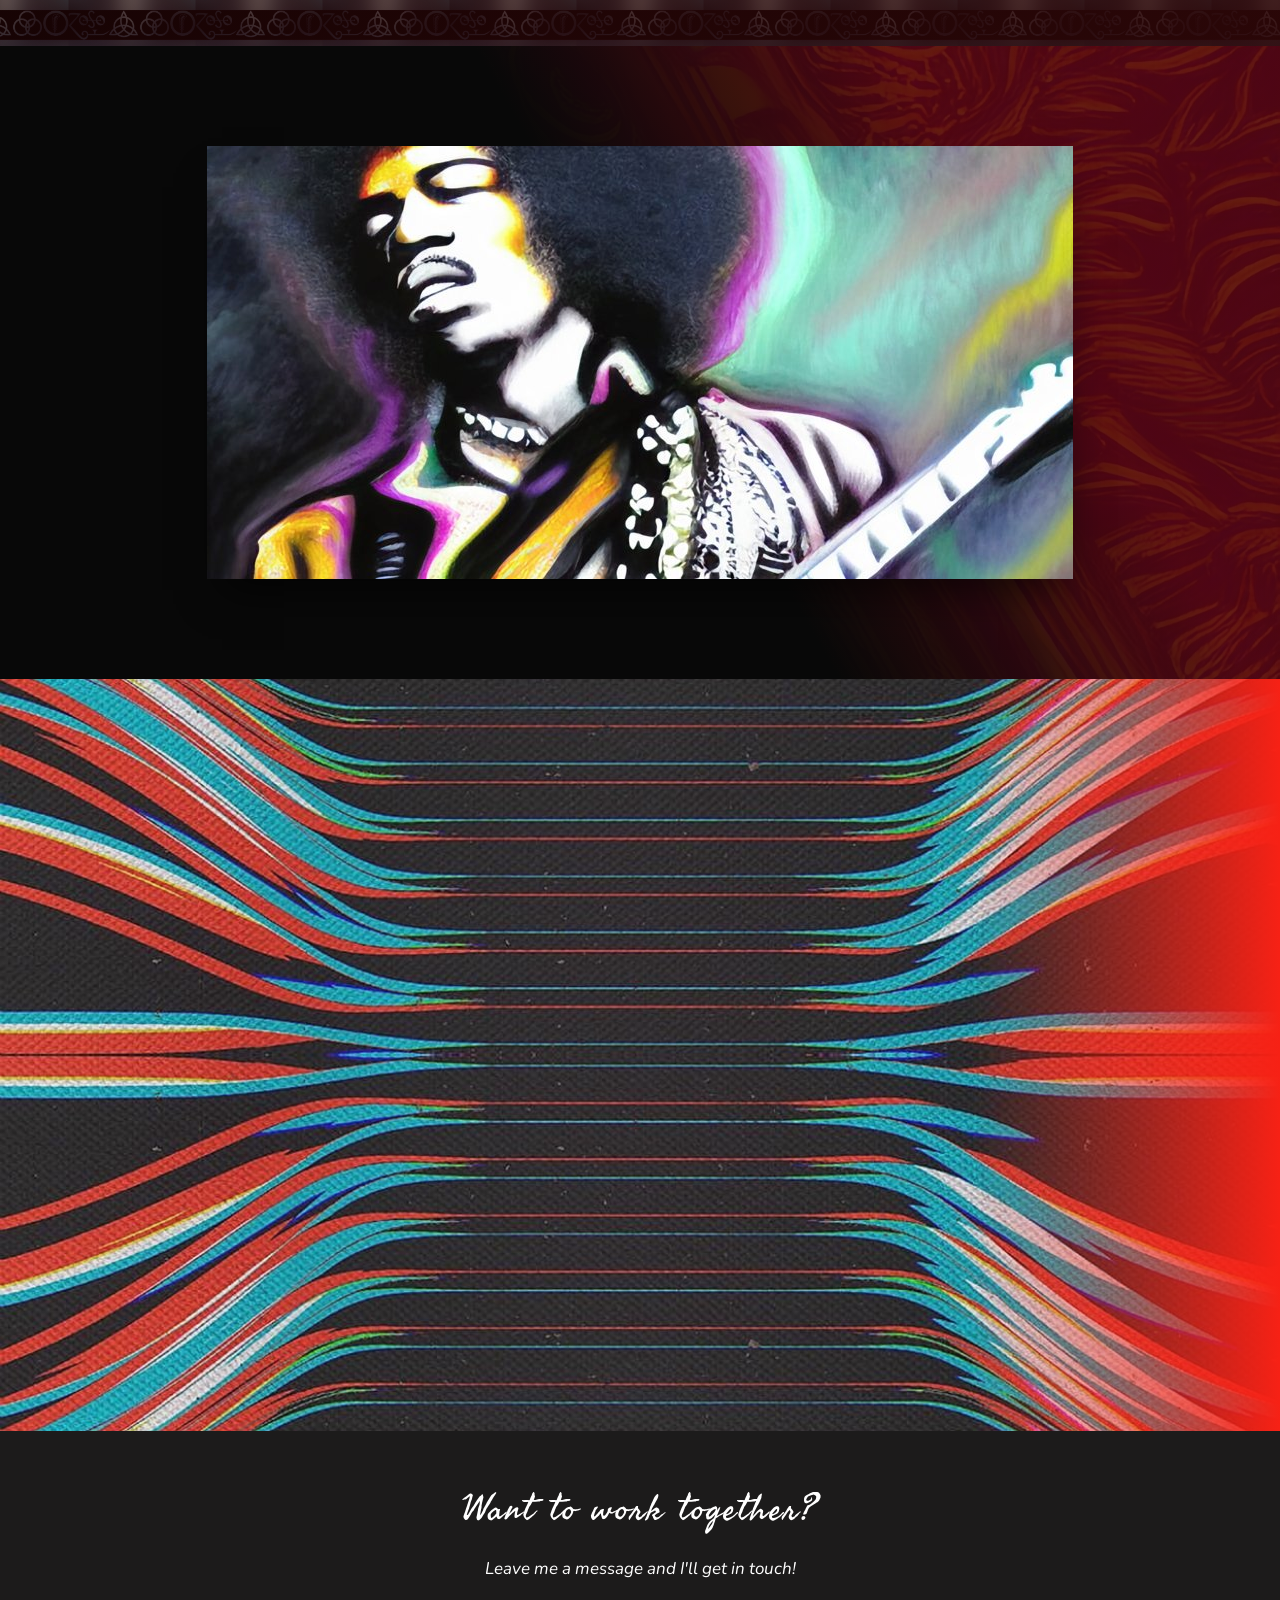
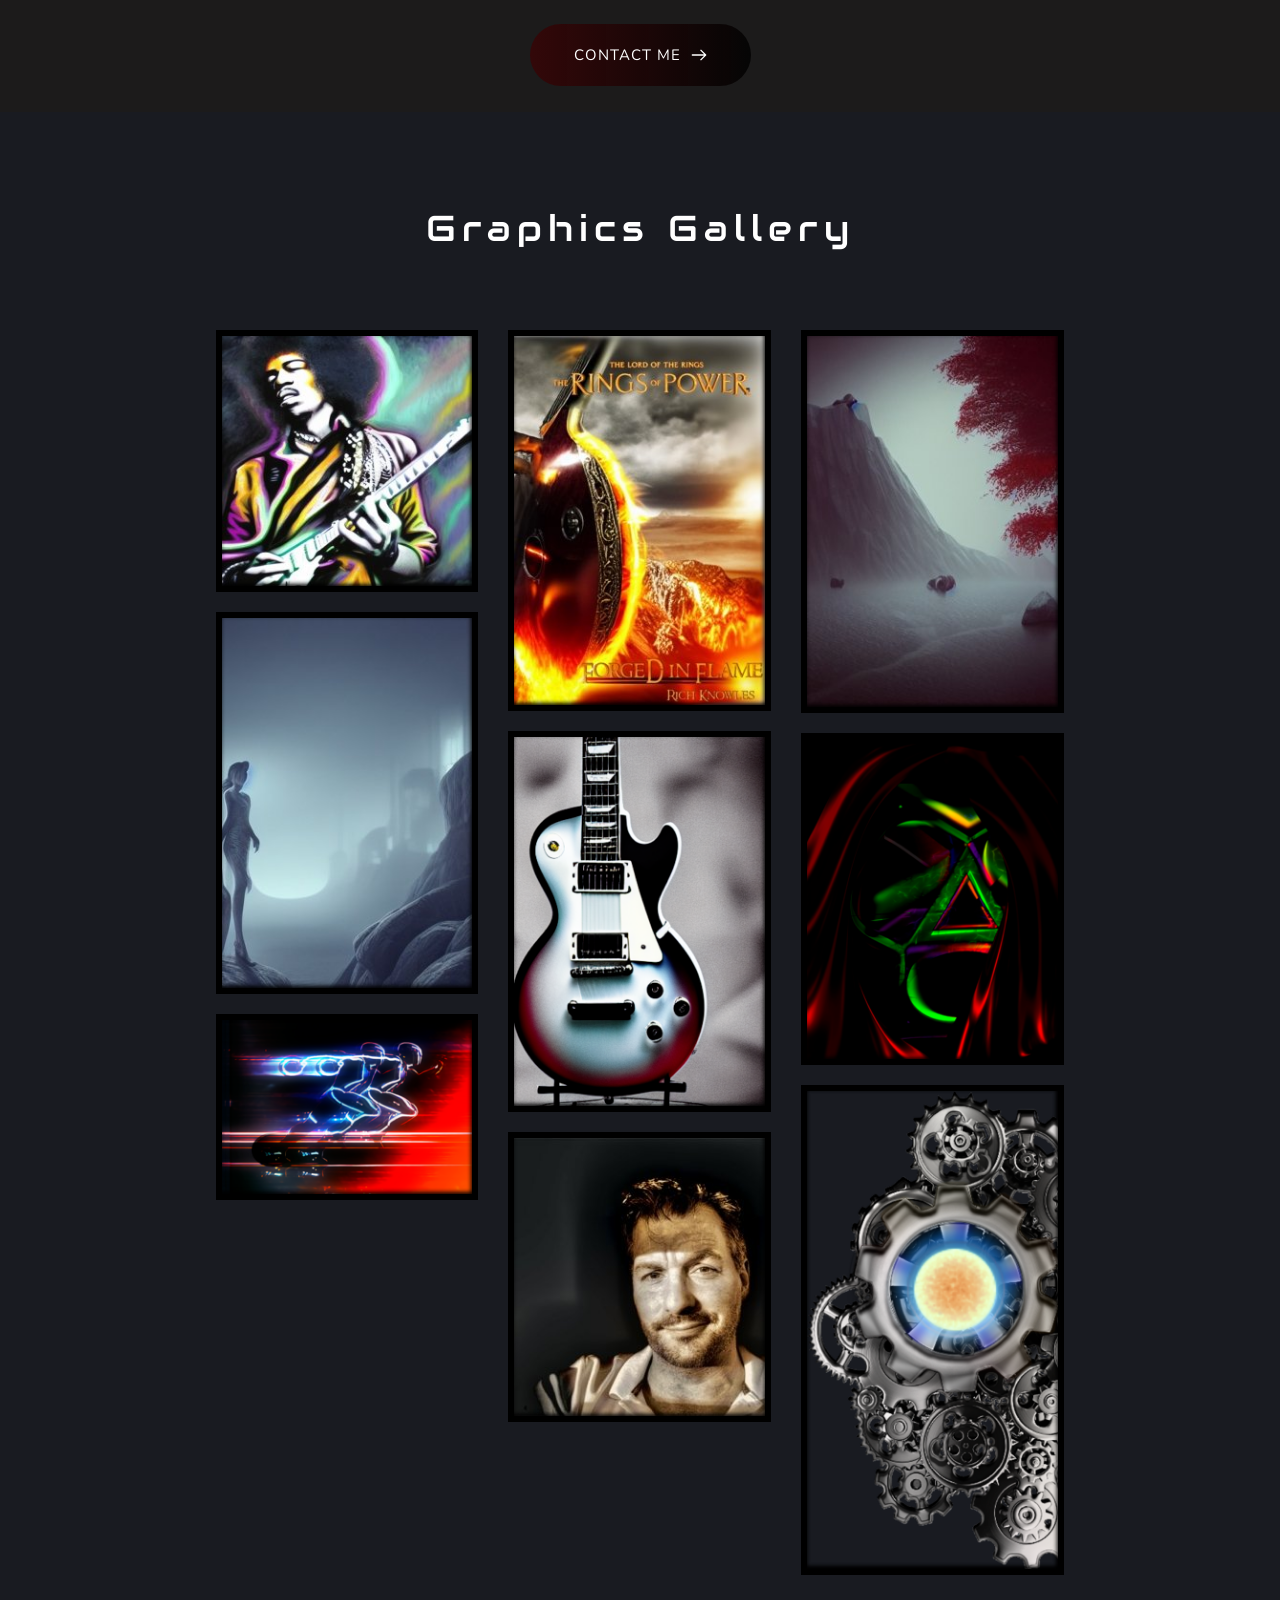
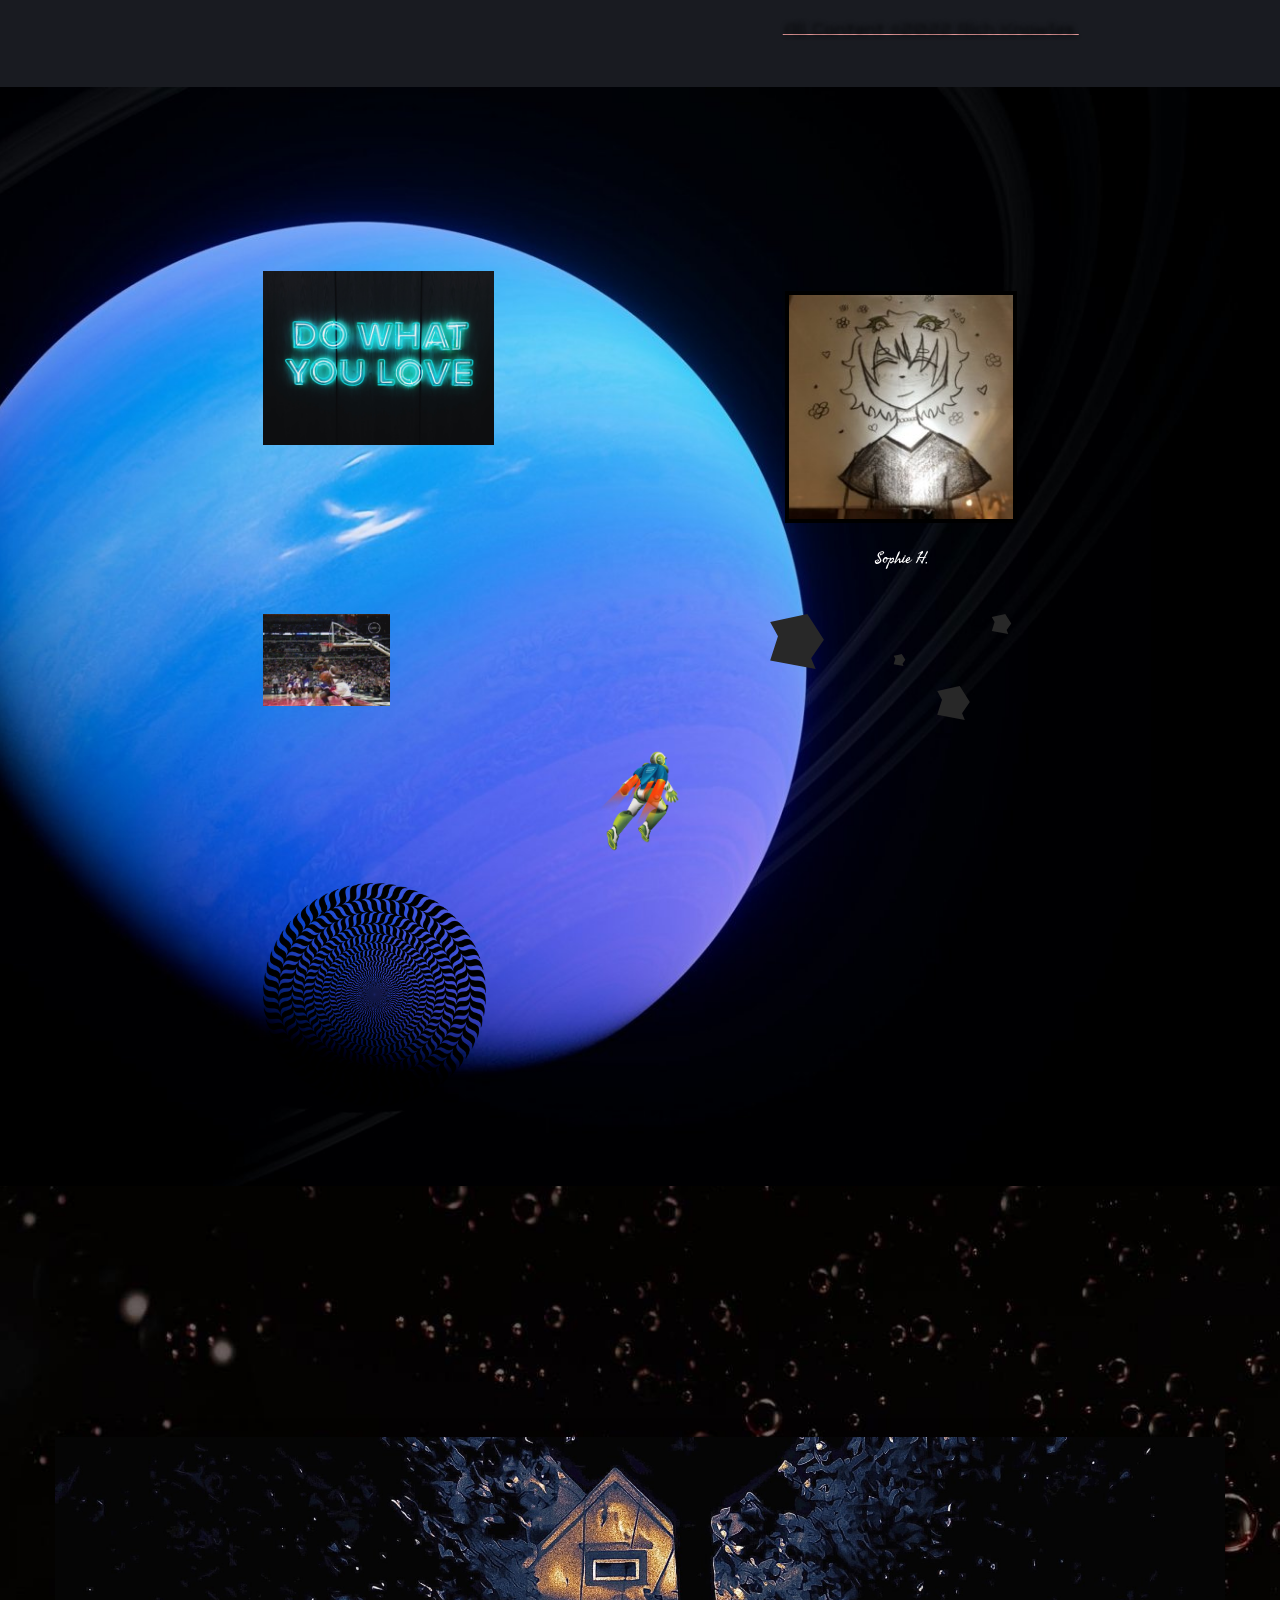
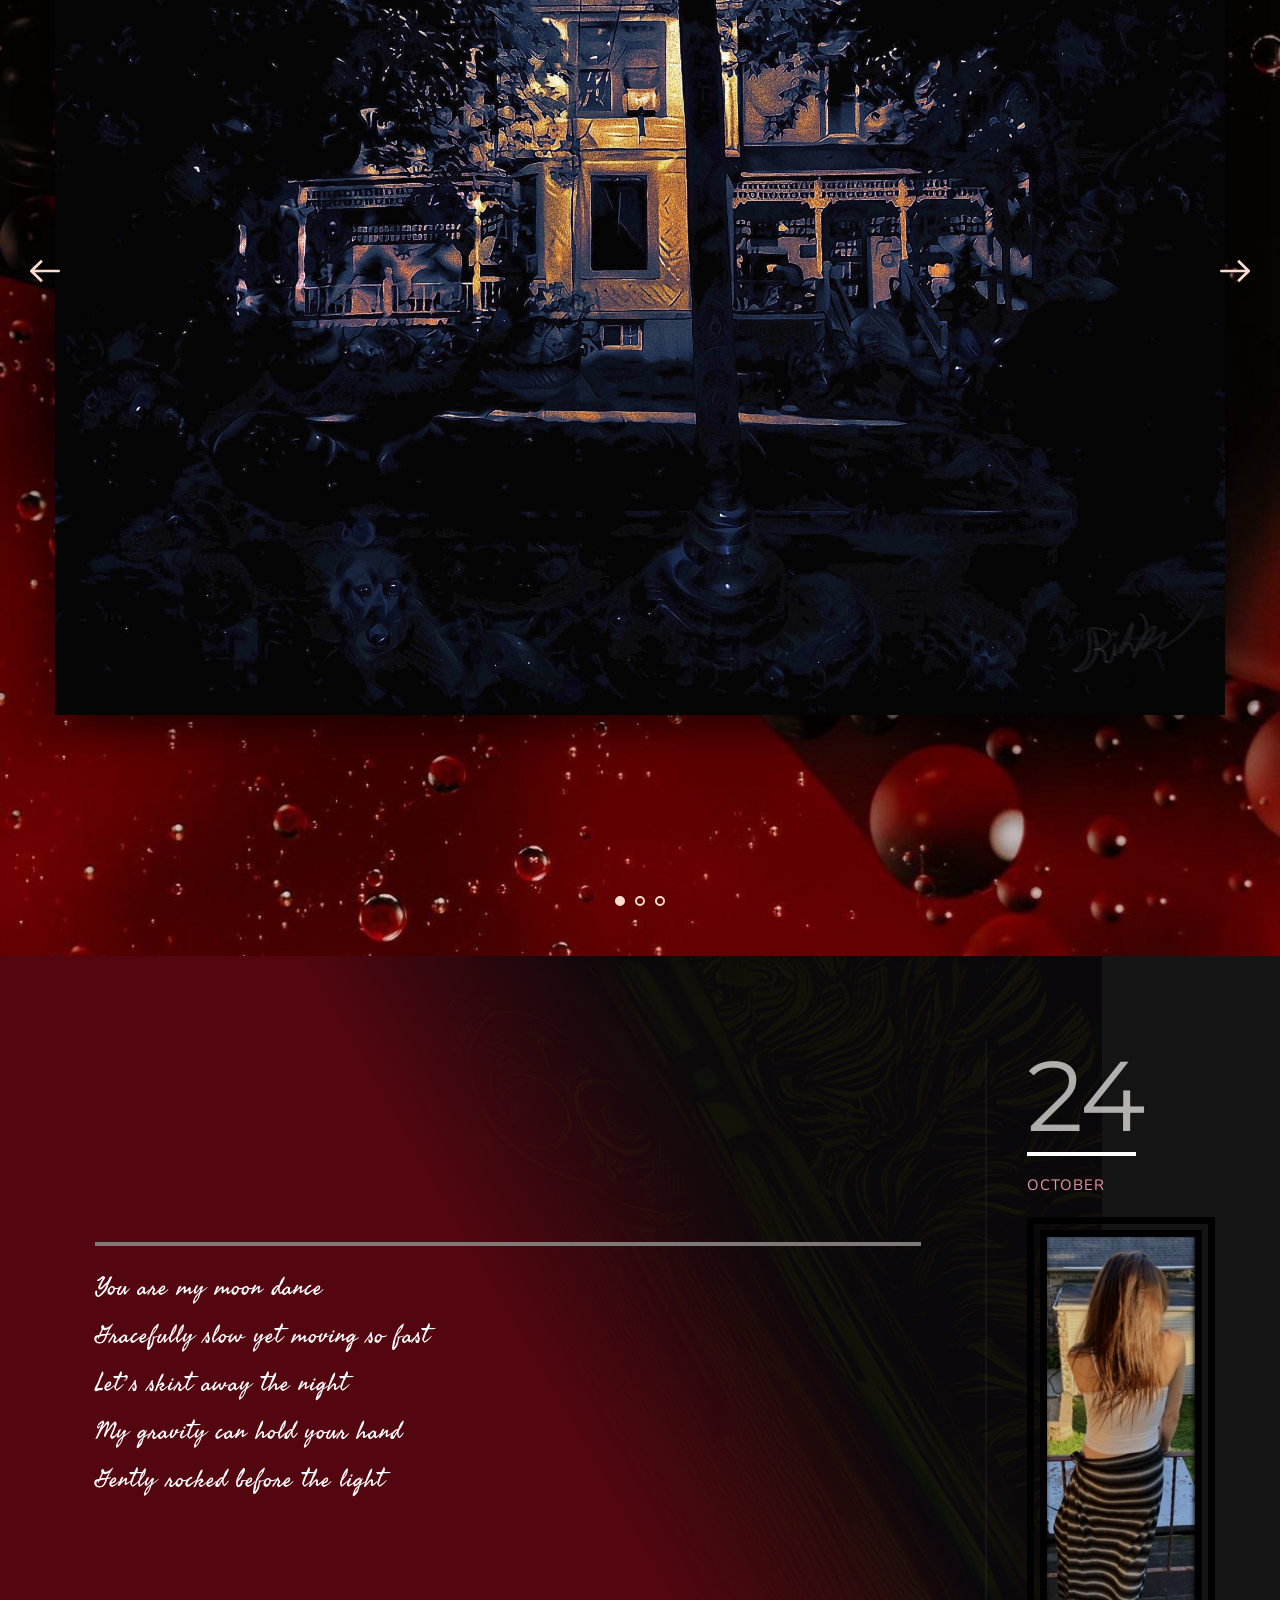
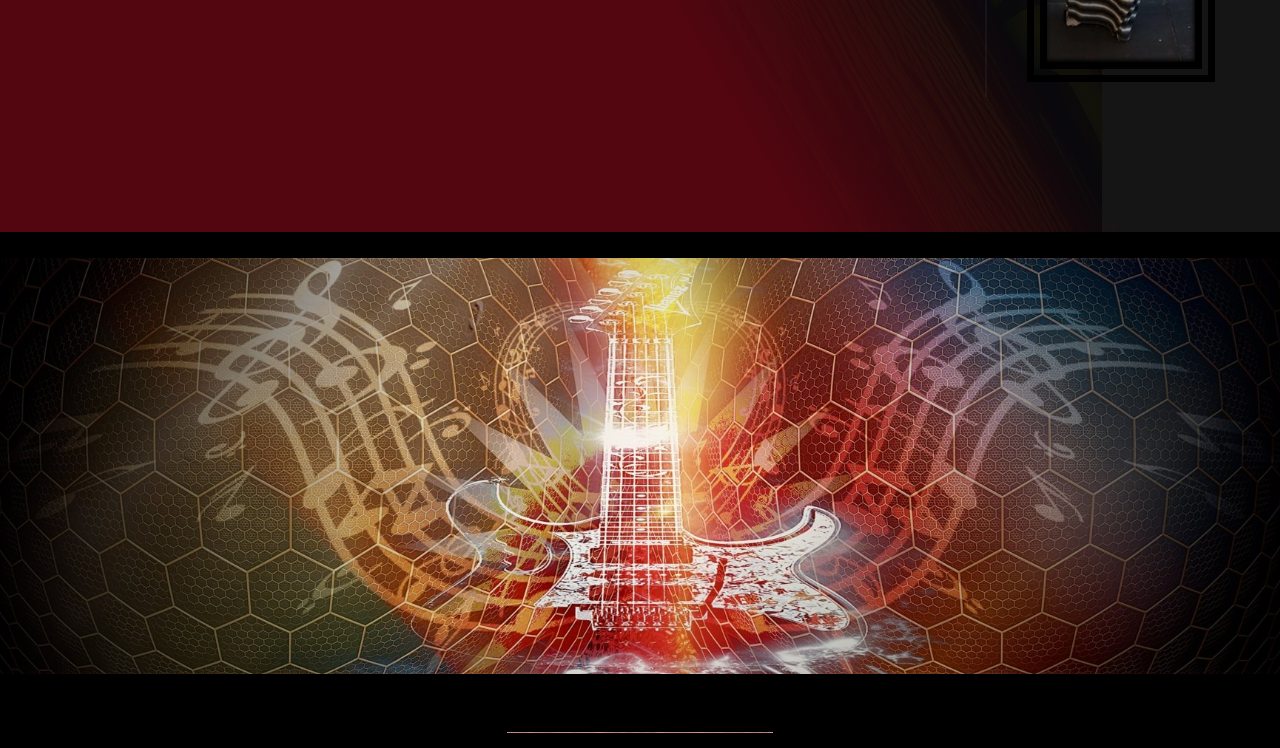
==== homebackup.html @ f9f8f39a "richknowles.com" ====
<!DOCTYPE html><html lang="en"><head><meta charset="utf-8" /><meta property="og:site_name" content="richknowles.com" /><meta property="og:title" content="HomeBackup" /><meta name="twitter:title" content="HomeBackup" /><meta property="og:description" content="Backed up: 11/2/2022" /><meta name="twitter:description" content="Backed up: 11/2/2022" /><meta property="og:type" content="article" /><meta property="og:image" content="assets/img/de4ccff800e6d10a8a9ce52605c35fa3.png" /><meta property="twitter:image" content="assets/img/de4ccff800e6d10a8a9ce52605c35fa3.png"><meta property="og:url" content="https://611b85095de39b0554bb2065--cranky-goldberg-b7b5dc.netlify.app/homebackup" /><meta content="summary_large_image" name="twitter:card" /><title>HomeBackup | richknowles.com</title><meta name="description" content="Backed up: 11/2/2022" /><link rel="apple-touch-icon-precomposed" href="https://cloud-1de12d.b-cdn.net/media/iW=180&iH=any/61edcc1a7bf6762cae2383816e6e7b0c.png"/><link rel="apple-touch-icon-precomposed" href="https://cloud-1de12d.b-cdn.net/media/iW=256&iH=256/61edcc1a7bf6762cae2383816e6e7b0c.png"/><link rel="canonical" href="https://611b85095de39b0554bb2065--cranky-goldberg-b7b5dc.netlify.app/homebackup" /><link rel="icon" href="https://cloud-1de12d.b-cdn.net/media/iW=32&iH=any/d0d0b5edec994678d10f4054a2e359a2.png" sizes="32x32"/><link rel="icon" href="https://cloud-1de12d.b-cdn.net/media/iW=192&iH=any/d0d0b5edec994678d10f4054a2e359a2.png" sizes="192x192"/><!-- ASSETS --><meta name="viewport" content="width=device-width, initial-scale=1"><link class="brz-link brz-link-bunny-fonts-prefetch" rel="dns-prefetch" href="//fonts.bunny.net"><link class="brz-link brz-link-bunny-fonts-preconnect" rel="preconnect" href="https://fonts.bunny.net/" crossorigin><link class="brz-link brz-link-cdn-preconnect" rel="preconnect" href="https://cloud-1de12d.b-cdn.net" crossorigin><link href="https://fonts.bunny.net/css?family=Freehand:regular|Audiowide:regular|Lato:100,100italic,300,300italic,regular,italic,700,700italic,900,900italic|Montserrat:100,100italic,200,200italic,300,300italic,regular,italic,500,500italic,600,600italic,700,700italic,800,800italic,900,900italic|Nunito:200,200italic,300,300italic,regular,italic,600,600italic,700,700italic,800,800italic,900,900italic|Knewave:regular&subset=arabic,bengali,cyrillic,cyrillic-ext,devanagari,greek,greek-ext,gujarati,hebrew,khmer,korean,latin-ext,tamil,telugu,thai,vietnamese&display=swap" class="brz-link brz-link-google" type="text/css" rel="stylesheet"/><link href="assets/87a6a12d34be1cd0362db44f91c7bbc8.css" class="brz-link brz-link-preview-lib" data-brz-group="group-2_3" rel="stylesheet"/><link href="assets/0d2cb061667d0e8a2eb22c5cd4913bec.css" class="brz-link brz-link-preview-pro" rel="stylesheet"/><style class="brz-style">.brz .brz-css-mNUZo {z-index: auto;margin: 0;}
.brz .brz-css-mNUZo.brz-section .brz-section__content {min-height: auto;display: flex;}
.brz .brz-css-mNUZo .brz-container {justify-content: center;}
.brz .brz-css-mNUZo > .slick-slider > .brz-slick-slider__dots {color: rgba(0,0,0,1);}
.brz .brz-css-mNUZo > .slick-slider > .brz-slick-slider__arrow {color: rgba(0,0,0,.7);}
@media (min-width:991px) {.brz .brz-css-mNUZo {display: block;}}
@media (min-width:991px) {.brz .brz-css-mNUZo > .slick-slider > .brz-slick-slider__arrow:hover {color: rgba(0,0,0,1);}}
@media (max-width:991px) and (min-width:768px) {.brz .brz-css-mNUZo {z-index: auto;margin: 0;}
	.brz .brz-css-mNUZo.brz-section .brz-section__content {min-height: auto;display: flex;}
	.brz .brz-css-mNUZo .brz-container {justify-content: center;}
	.brz .brz-css-mNUZo > .slick-slider > .brz-slick-slider__dots {color: rgba(0,0,0,1);}
	.brz .brz-css-mNUZo > .slick-slider > .brz-slick-slider__arrow {color: rgba(0,0,0,.7);}}
@media (max-width:991px) and (min-width:768px) {.brz .brz-css-mNUZo {display: block;}}
@media (max-width:767px) {.brz .brz-css-mNUZo {z-index: auto;margin: 0;}
	.brz .brz-css-mNUZo.brz-section .brz-section__content {min-height: auto;display: flex;}
	.brz .brz-css-mNUZo .brz-container {justify-content: center;}
	.brz .brz-css-mNUZo > .slick-slider > .brz-slick-slider__dots {color: rgba(0,0,0,1);}
	.brz .brz-css-mNUZo > .slick-slider > .brz-slick-slider__arrow {color: rgba(0,0,0,.7);}}
@media (max-width:767px) {.brz .brz-css-mNUZo {display: block;}}
.brz .brz-css-z4tn2 {padding: 75px 0px 75px 0px;}
.brz .brz-css-z4tn2 > .brz-bg {border: 0px solid rgba(102,115,141,0);border-radius: 0px;mix-blend-mode: normal;}
.brz .brz-css-z4tn2 > .brz-bg > .brz-bg-image {background-image: none;display: block;background-size: cover;background-repeat: no-repeat;}
.brz .brz-css-z4tn2 > .brz-bg > .brz-bg-image:after {content: "";background-image: none;}
.brz .brz-css-z4tn2 > .brz-bg > .brz-bg-color {background-color: rgba(0,0,0,0);background-image: none;}
.brz .brz-css-z4tn2 > .brz-bg > .brz-bg-map {display: none;}
.brz .brz-css-z4tn2 > .brz-bg > .brz-bg-video {display: none;}
.brz .brz-css-z4tn2 > .brz-bg > .brz-bg-shape__top {background-size: 100% 100px;height: 100px;transform: scale(1.02) rotateX(0deg) rotateY(0deg);z-index: auto;}
.brz .brz-css-z4tn2 > .brz-bg > .brz-bg-shape__top::after {background-image: none;-webkit-mask-image: none;background-size: 100% 100px;height: 100px;}
.brz .brz-css-z4tn2 > .brz-bg > .brz-bg-shape__bottom {background-size: 100% 100px;height: 100px;transform: scale(1.02) rotateX(-180deg) rotateY(-180deg);z-index: auto;}
.brz .brz-css-z4tn2 > .brz-bg > .brz-bg-shape__bottom::after {background-image: none;-webkit-mask-image: none;background-size: 100% 100px;height: 100px;}
@media (min-width:991px) {.brz .brz-css-z4tn2 > .brz-bg {transition-duration: .5s;transition-property: filter,box-shadow,background,border-radius,border-color;}
	.brz .brz-css-z4tn2 > .brz-bg > .brz-bg-image {background-attachment: scroll;transition-duration: .5s;transition-property: filter,box-shadow,background,border-radius,border-color;}
	.brz .brz-css-z4tn2 > .brz-bg > .brz-bg-color {transition-duration: .5s;transition-property: filter,box-shadow,background,border-radius,border-color;}
	.brz .brz-css-z4tn2 > .brz-bg > .brz-bg-map {transition-duration: .5s;transition-property: filter,box-shadow,background,border-radius,border-color;}
	.brz .brz-css-z4tn2 > .brz-bg > .brz-bg-video {transition-duration: .5s;transition-property: filter,box-shadow,background,border-radius,border-color;}}
@media (max-width:991px) and (min-width:768px) {.brz .brz-css-z4tn2 {padding: 50px 15px 50px 15px;}
	.brz .brz-css-z4tn2 > .brz-bg {border: 0px solid rgba(102,115,141,0);border-radius: 0px;mix-blend-mode: normal;}
	.brz .brz-css-z4tn2 > .brz-bg > .brz-bg-image {background-image: none;display: block;background-size: cover;background-repeat: no-repeat;}
	.brz .brz-css-z4tn2 > .brz-bg > .brz-bg-image:after {content: "";background-image: none;}
	.brz .brz-css-z4tn2 > .brz-bg > .brz-bg-color {background-color: rgba(0,0,0,0);background-image: none;}
	.brz .brz-css-z4tn2 > .brz-bg > .brz-bg-map {display: none;}
	.brz .brz-css-z4tn2 > .brz-bg > .brz-bg-video {display: none;}
	.brz .brz-css-z4tn2 > .brz-bg > .brz-bg-shape__top {background-size: 100% 100px;height: 100px;transform: scale(1.02) rotateX(0deg) rotateY(0deg);z-index: auto;}
	.brz .brz-css-z4tn2 > .brz-bg > .brz-bg-shape__top::after {background-image: none;-webkit-mask-image: none;background-size: 100% 100px;height: 100px;}
	.brz .brz-css-z4tn2 > .brz-bg > .brz-bg-shape__bottom {background-size: 100% 100px;height: 100px;transform: scale(1.02) rotateX(-180deg) rotateY(-180deg);z-index: auto;}
	.brz .brz-css-z4tn2 > .brz-bg > .brz-bg-shape__bottom::after {background-image: none;-webkit-mask-image: none;background-size: 100% 100px;height: 100px;}}
@media (max-width:991px) and (min-width:768px) {.brz .brz-css-z4tn2 > .brz-bg {transition-duration: .5s;transition-property: filter,box-shadow,background,border-radius,border-color;}
	.brz .brz-css-z4tn2 > .brz-bg > .brz-bg-image {transition-duration: .5s;transition-property: filter,box-shadow,background,border-radius,border-color;}
	.brz .brz-css-z4tn2 > .brz-bg > .brz-bg-color {transition-duration: .5s;transition-property: filter,box-shadow,background,border-radius,border-color;}
	.brz .brz-css-z4tn2 > .brz-bg > .brz-bg-map {transition-duration: .5s;transition-property: filter,box-shadow,background,border-radius,border-color;}
	.brz .brz-css-z4tn2 > .brz-bg > .brz-bg-video {transition-duration: .5s;transition-property: filter,box-shadow,background,border-radius,border-color;}}
@media (max-width:767px) {.brz .brz-css-z4tn2 {padding: 25px 15px 25px 15px;}
	.brz .brz-css-z4tn2 > .brz-bg {border: 0px solid rgba(102,115,141,0);border-radius: 0px;mix-blend-mode: normal;}
	.brz .brz-css-z4tn2 > .brz-bg > .brz-bg-image {background-image: none;display: block;background-size: cover;background-repeat: no-repeat;}
	.brz .brz-css-z4tn2 > .brz-bg > .brz-bg-image:after {content: "";background-image: none;}
	.brz .brz-css-z4tn2 > .brz-bg > .brz-bg-color {background-color: rgba(0,0,0,0);background-image: none;}
	.brz .brz-css-z4tn2 > .brz-bg > .brz-bg-map {display: none;}
	.brz .brz-css-z4tn2 > .brz-bg > .brz-bg-video {display: none;}
	.brz .brz-css-z4tn2 > .brz-bg > .brz-bg-shape__top {background-size: 100% 100px;height: 100px;transform: scale(1.02) rotateX(0deg) rotateY(0deg);z-index: auto;}
	.brz .brz-css-z4tn2 > .brz-bg > .brz-bg-shape__top::after {background-image: none;-webkit-mask-image: none;background-size: 100% 100px;height: 100px;}
	.brz .brz-css-z4tn2 > .brz-bg > .brz-bg-shape__bottom {background-size: 100% 100px;height: 100px;transform: scale(1.02) rotateX(-180deg) rotateY(-180deg);z-index: auto;}
	.brz .brz-css-z4tn2 > .brz-bg > .brz-bg-shape__bottom::after {background-image: none;-webkit-mask-image: none;background-size: 100% 100px;height: 100px;}}
@media (max-width:767px) {.brz .brz-css-z4tn2 > .brz-bg {transition-duration: .5s;transition-property: filter,box-shadow,background,border-radius,border-color;}
	.brz .brz-css-z4tn2 > .brz-bg > .brz-bg-image {transition-duration: .5s;transition-property: filter,box-shadow,background,border-radius,border-color;}
	.brz .brz-css-z4tn2 > .brz-bg > .brz-bg-color {transition-duration: .5s;transition-property: filter,box-shadow,background,border-radius,border-color;}
	.brz .brz-css-z4tn2 > .brz-bg > .brz-bg-map {transition-duration: .5s;transition-property: filter,box-shadow,background,border-radius,border-color;}
	.brz .brz-css-z4tn2 > .brz-bg > .brz-bg-video {transition-duration: .5s;transition-property: filter,box-shadow,background,border-radius,border-color;}}
.brz .brz-css-pmGwm {border: 0px solid transparent;}
@media (min-width:991px) {.brz .brz-css-pmGwm {max-width: calc(1 * var(--brz-section-container-max-width,1170px));}}
@media (max-width:991px) and (min-width:768px) {.brz .brz-css-pmGwm {border: 0px solid transparent;}}
@media (max-width:991px) and (min-width:768px) {.brz .brz-css-pmGwm {max-width: 100%;}}
@media (max-width:767px) {.brz .brz-css-pmGwm {border: 0px solid transparent;}}
@media (max-width:767px) {.brz .brz-css-pmGwm {max-width: 100%;}}
.brz .brz-css-gFurB {padding: 0;margin: 10px 0px 10px 0px;justify-content: center;position: relative;}
@media (min-width:991px) {.brz .brz-css-gFurB {display: flex;z-index: auto;position: relative;}}
@media (max-width:991px) and (min-width:768px) {.brz .brz-css-gFurB {padding: 0;margin: 10px 0px 10px 0px;justify-content: center;position: relative;}}
@media (max-width:991px) and (min-width:768px) {.brz .brz-css-gFurB {display: flex;z-index: auto;position: relative;}}
@media (max-width:767px) {.brz .brz-css-gFurB {padding: 0;margin: 10px 0px 10px 0px;justify-content: center;position: relative;}}
@media (max-width:767px) {.brz .brz-css-gFurB {display: flex;z-index: auto;position: relative;}}
.brz .brz-css-swqeP {height: 50px;}
@media (max-width:991px) and (min-width:768px) {.brz .brz-css-swqeP {height: 50px;}}
@media (max-width:767px) {.brz .brz-css-swqeP {height: 50px;}}
.brz .brz-css-csEsG:not(.brz-image--hovered) {max-width: 100%;}
.brz .brz-css-csEsG {height: auto;box-shadow: none;border: 0px solid rgba(102,115,141,0);border-radius: 0px;}
.brz .brz-css-csEsG .brz-picture:after {box-shadow: none;background-color: rgba(255,255,255,0);background-image: none;border-radius: 0px;}
@media (min-width:991px) {.brz .brz-css-csEsG {transition-duration: .5s;transition-property: filter,box-shadow,background,border-radius,border-color;}
	.brz .brz-css-csEsG .brz-picture:after {transition-duration: .5s;transition-property: filter,box-shadow,background,border-radius,border-color;}
	.brz .brz-css-csEsG .brz-picture {transition-duration: .5s;transition-property: filter,box-shadow,background,border-radius,border-color;}}
@media (max-width:991px) and (min-width:768px) {.brz .brz-css-csEsG:not(.brz-image--hovered) {max-width: 100%;}
	.brz .brz-css-csEsG {height: auto;box-shadow: none;border: 0px solid rgba(102,115,141,0);border-radius: 0px;}
	.brz .brz-css-csEsG .brz-picture:after {box-shadow: none;background-color: rgba(255,255,255,0);background-image: none;border-radius: 0px;}}
@media (max-width:991px) and (min-width:768px) {.brz .brz-css-csEsG {transition-duration: .5s;transition-property: filter,box-shadow,background,border-radius,border-color;}
	.brz .brz-css-csEsG .brz-picture:after {transition-duration: .5s;transition-property: filter,box-shadow,background,border-radius,border-color;}
	.brz .brz-css-csEsG .brz-picture {transition-duration: .5s;transition-property: filter,box-shadow,background,border-radius,border-color;}}
@media (max-width:767px) {.brz .brz-css-csEsG:not(.brz-image--hovered) {max-width: 92%;}
	.brz .brz-css-csEsG {height: auto;box-shadow: none;border: 0px solid rgba(102,115,141,0);border-radius: 0px;}
	.brz .brz-css-csEsG .brz-picture:after {box-shadow: none;background-color: rgba(255,255,255,0);background-image: none;border-radius: 0px;}}
@media (max-width:767px) {.brz .brz-css-csEsG {transition-duration: .5s;transition-property: filter,box-shadow,background,border-radius,border-color;}
	.brz .brz-css-csEsG .brz-picture:after {transition-duration: .5s;transition-property: filter,box-shadow,background,border-radius,border-color;}
	.brz .brz-css-csEsG .brz-picture {transition-duration: .5s;transition-property: filter,box-shadow,background,border-radius,border-color;}}
.brz .brz-css-aioei.brz-hover-animation__container {max-width: 100%;}
@media (max-width:991px) and (min-width:768px) {.brz .brz-css-aioei.brz-hover-animation__container {max-width: 100%;}}
@media (max-width:767px) {.brz .brz-css-aioei.brz-hover-animation__container {max-width: 92%;}}
.brz .brz-css-kBWeZ {padding-top: 50%;}
.brz .brz-css-kBWeZ > .brz-img {position: absolute;width: 100%;}
@media (max-width:991px) and (min-width:768px) {.brz .brz-css-kBWeZ {padding-top: 50%;}
	.brz .brz-css-kBWeZ > .brz-img {position: absolute;width: 100%;}}
@media (max-width:767px) {.brz .brz-css-kBWeZ {padding-top: 100%;}
	.brz .brz-css-kBWeZ > .brz-img {position: absolute;width: 100%;}}
.brz .brz-css-xjwnA {width: 100%;}
.brz .brz-css-xjwnA:before {box-shadow: none;border: 0px solid rgba(220,222,225,1);border-radius: 0px;}
.brz .brz-css-xjwnA .brz-embed-content {padding: 0;background-color: rgba(var(--brz-global-color2),0);background-image: none;border-radius: 0px;}
@media (min-width:991px) {.brz .brz-css-xjwnA:before {transition-duration: .5s;transition-property: filter,box-shadow,background,border-radius,border-color;}}
@media (max-width:991px) and (min-width:768px) {.brz .brz-css-xjwnA {width: 100%;}
	.brz .brz-css-xjwnA:before {box-shadow: none;border: 0px solid rgba(220,222,225,1);border-radius: 0px;}
	.brz .brz-css-xjwnA .brz-embed-content {padding: 0;background-color: rgba(var(--brz-global-color2),0);background-image: none;border-radius: 0px;}}
@media (max-width:991px) and (min-width:768px) {.brz .brz-css-xjwnA:before {transition-duration: .5s;transition-property: filter,box-shadow,background,border-radius,border-color;}}
@media (max-width:767px) {.brz .brz-css-xjwnA {width: 100%;}
	.brz .brz-css-xjwnA:before {box-shadow: none;border: 0px solid rgba(220,222,225,1);border-radius: 0px;}
	.brz .brz-css-xjwnA .brz-embed-content {padding: 0;background-color: rgba(var(--brz-global-color2),0);background-image: none;border-radius: 0px;}}
@media (max-width:767px) {.brz .brz-css-xjwnA:before {transition-duration: .5s;transition-property: filter,box-shadow,background,border-radius,border-color;}}
.brz .brz-css-d_fFD {width: 100%;mix-blend-mode: normal;}
@media (max-width:991px) and (min-width:768px) {.brz .brz-css-d_fFD {width: 100%;mix-blend-mode: normal;}}
@media (max-width:767px) {.brz .brz-css-d_fFD {width: 100%;mix-blend-mode: normal;}}
.brz .brz-css-m2LkU {z-index: auto;position: relative;margin: 10px 0px 10px 0px;}
@media (min-width:991px) {.brz .brz-css-m2LkU {display: flex;position: relative;}}
@media (max-width:991px) and (min-width:768px) {.brz .brz-css-m2LkU {z-index: auto;position: relative;margin: 10px 0px 10px 0px;}}
@media (max-width:991px) and (min-width:768px) {.brz .brz-css-m2LkU {display: flex;position: relative;}}
@media (max-width:767px) {.brz .brz-css-m2LkU {z-index: auto;position: relative;margin: 10px 0px 10px 0px;}}
@media (max-width:767px) {.brz .brz-css-m2LkU {display: flex;position: relative;}}
.brz .brz-css-ykrgT {justify-content: center;padding: 0;gap: 20px 10px;}
@media (max-width:991px) and (min-width:768px) {.brz .brz-css-ykrgT {justify-content: center;padding: 0;gap: 20px 10px;}}
@media (max-width:767px) {.brz .brz-css-ykrgT {justify-content: center;padding: 0;gap: 20px 10px;}}
.brz .brz-css-jr_zH {font-size: 16px;margin-left: 10px;margin-right: 0;stroke-width: 1;}
@media (max-width:991px) and (min-width:768px) {.brz .brz-css-jr_zH {font-size: 16px;margin-left: 10px;margin-right: 0;stroke-width: 1;}}
@media (max-width:767px) {.brz .brz-css-jr_zH {font-size: 16px;margin-left: 10px;margin-right: 0;stroke-width: 1;}}
.brz .brz-css-srTii.brz-btn {display: flex;font-family: var(--brz-buttonfontfamily,initial);font-weight: var(--brz-buttonfontweight,initial);font-size: var(--brz-buttonfontsize,initial);line-height: var(--brz-buttonlineheight,initial);letter-spacing: var(--brz-buttonletterspacing,initial);font-variation-settings: var(--brz-buttonfontvariation,initial);color: rgba(var(--brz-global-color8),1);border: 2px solid rgba(var(--brz-global-color3),1);border-radius: 0;background-color: rgba(var(--brz-global-color3),1);background-image: none;box-shadow: none;padding: 14px 42px 14px 42px;padding: 14px 42px;flex-flow: row-reverse nowrap;}
.brz .brz-css-srTii.brz-btn.brz-btn-submit {color: rgba(var(--brz-global-color8),1);background-color: rgba(var(--brz-global-color3),1);background-image: none;}
.brz .brz-css-srTii:after {height: unset;}
.brz .brz-css-srTii .brz-btn--story-container {border: 2px solid rgba(var(--brz-global-color3),1);flex-flow: row-reverse nowrap;border-radius: 0;}
.brz .brz-css-srTii .brz-btn--story-container:after {height: unset;}
@media (min-width:991px) {.brz .brz-css-srTii.brz-btn {transition-duration: .5s;transition-property: filter,color,background,border-color,box-shadow;}
	.brz .brz-css-srTii.brz-btn.brz-btn-submit {transition-duration: .5s;transition-property: filter,color,background,border-color,box-shadow;}
	.brz .brz-css-srTii .brz-btn--story-container {transition-duration: .5s;transition-property: filter,color,background,border-color,box-shadow;}}
@media (min-width:991px) {.brz .brz-css-srTii.brz-btn:hover {background-color: rgba(var(--brz-global-color3),.8);}
	.brz .brz-css-srTii.brz-btn.brz-btn-submit:hover {background-color: rgba(var(--brz-global-color3),.8);}}
@media (max-width:991px) and (min-width:768px) {.brz .brz-css-srTii.brz-btn {display: flex;font-family: var(--brz-buttonfontfamily,initial);font-weight: var(--brz-buttontabletfontweight,initial);font-size: var(--brz-buttontabletfontsize,initial);line-height: var(--brz-buttontabletlineheight,initial);letter-spacing: var(--brz-buttontabletletterspacing,initial);font-variation-settings: var(--brz-buttontabletfontvariation,initial);color: rgba(var(--brz-global-color8),1);border: 2px solid rgba(var(--brz-global-color3),1);border-radius: 0;background-color: rgba(var(--brz-global-color3),1);background-image: none;box-shadow: none;padding: 11px 26px 11px 26px;padding: 11px 26px;flex-flow: row-reverse nowrap;}
	.brz .brz-css-srTii.brz-btn.brz-btn-submit {color: rgba(var(--brz-global-color8),1);background-color: rgba(var(--brz-global-color3),1);background-image: none;}
	.brz .brz-css-srTii:after {height: unset;}
	.brz .brz-css-srTii .brz-btn--story-container {border: 2px solid rgba(var(--brz-global-color3),1);flex-flow: row-reverse nowrap;border-radius: 0;}
	.brz .brz-css-srTii .brz-btn--story-container:after {height: unset;}}
@media (max-width:991px) and (min-width:768px) {.brz .brz-css-srTii.brz-btn {transition-duration: .5s;transition-property: filter,color,background,border-color,box-shadow;}
	.brz .brz-css-srTii.brz-btn.brz-btn-submit {transition-duration: .5s;transition-property: filter,color,background,border-color,box-shadow;}
	.brz .brz-css-srTii .brz-btn--story-container {transition-duration: .5s;transition-property: filter,color,background,border-color,box-shadow;}}
@media (max-width:767px) {.brz .brz-css-srTii.brz-btn {display: flex;font-family: var(--brz-buttonfontfamily,initial);font-weight: var(--brz-buttonmobilefontweight,initial);font-size: var(--brz-buttonmobilefontsize,initial);line-height: var(--brz-buttonmobilelineheight,initial);letter-spacing: var(--brz-buttonmobileletterspacing,initial);font-variation-settings: var(--brz-buttonmobilefontvariation,initial);color: rgba(var(--brz-global-color8),1);border: 2px solid rgba(var(--brz-global-color3),1);border-radius: 0;background-color: rgba(var(--brz-global-color3),1);background-image: none;box-shadow: none;padding: 11px 26px 11px 26px;padding: 11px 26px;flex-flow: row-reverse nowrap;}
	.brz .brz-css-srTii.brz-btn.brz-btn-submit {color: rgba(var(--brz-global-color8),1);background-color: rgba(var(--brz-global-color3),1);background-image: none;}
	.brz .brz-css-srTii:after {height: unset;}
	.brz .brz-css-srTii .brz-btn--story-container {border: 2px solid rgba(var(--brz-global-color3),1);flex-flow: row-reverse nowrap;border-radius: 0;}
	.brz .brz-css-srTii .brz-btn--story-container:after {height: unset;}}
@media (max-width:767px) {.brz .brz-css-srTii.brz-btn {transition-duration: .5s;transition-property: filter,color,background,border-color,box-shadow;}
	.brz .brz-css-srTii.brz-btn.brz-btn-submit {transition-duration: .5s;transition-property: filter,color,background,border-color,box-shadow;}
	.brz .brz-css-srTii .brz-btn--story-container {transition-duration: .5s;transition-property: filter,color,background,border-color,box-shadow;}}
.brz .brz-css-kiD0q {margin: 0;z-index: auto;align-items: flex-start;}
.brz .brz-css-kiD0q > .brz-bg {border: 0px solid rgba(102,115,141,0);border-radius: 0px;box-shadow: none;max-width: 100%;mix-blend-mode: normal;}
.brz .brz-css-kiD0q > .brz-bg > .brz-bg-image {background-image: none;display: block;}
.brz .brz-css-kiD0q > .brz-bg > .brz-bg-image:after {content: "";background-image: none;}
.brz .brz-css-kiD0q > .brz-bg > .brz-bg-color {background-color: rgba(0,0,0,0);background-image: none;}
.brz .brz-css-kiD0q > .brz-bg > .brz-bg-map {display: none;}
.brz .brz-css-kiD0q > .brz-bg > .brz-bg-video {display: none;}
.brz .brz-css-kiD0q > .brz-row {border: 0px solid transparent;}
@media (min-width:991px) {.brz .brz-css-kiD0q {min-height: auto;display: flex;}
	.brz .brz-css-kiD0q > .brz-bg {transition-duration: .5s;transition-property: filter,box-shadow,background,border-radius,border-color;}
	.brz .brz-css-kiD0q > .brz-bg > .brz-bg-image {transition-duration: .5s;transition-property: filter,box-shadow,background,border-radius,border-color;}
	.brz .brz-css-kiD0q > .brz-bg > .brz-bg-color {transition-duration: .5s;transition-property: filter,box-shadow,background,border-radius,border-color;}
	.brz .brz-css-kiD0q > .brz-bg > .brz-bg-video {transition-duration: .5s;transition-property: filter,box-shadow,background,border-radius,border-color;}
	.brz .brz-css-kiD0q > .brz-row {transition-duration: .5s;transition-property: filter,box-shadow,background,border-radius,border-color;}}
@media (max-width:991px) and (min-width:768px) {.brz .brz-css-kiD0q {margin: 0;z-index: auto;align-items: flex-start;}
	.brz .brz-css-kiD0q > .brz-bg {border: 0px solid rgba(102,115,141,0);border-radius: 0px;box-shadow: none;max-width: 100%;mix-blend-mode: normal;}
	.brz .brz-css-kiD0q > .brz-bg > .brz-bg-image {background-image: none;display: block;}
	.brz .brz-css-kiD0q > .brz-bg > .brz-bg-image:after {content: "";background-image: none;}
	.brz .brz-css-kiD0q > .brz-bg > .brz-bg-color {background-color: rgba(0,0,0,0);background-image: none;}
	.brz .brz-css-kiD0q > .brz-bg > .brz-bg-map {display: none;}
	.brz .brz-css-kiD0q > .brz-bg > .brz-bg-video {display: none;}
	.brz .brz-css-kiD0q > .brz-row {border: 0px solid transparent;}}
@media (max-width:991px) and (min-width:768px) {.brz .brz-css-kiD0q {min-height: auto;display: flex;}
	.brz .brz-css-kiD0q > .brz-bg {transition-duration: .5s;transition-property: filter,box-shadow,background,border-radius,border-color;}
	.brz .brz-css-kiD0q > .brz-bg > .brz-bg-image {transition-duration: .5s;transition-property: filter,box-shadow,background,border-radius,border-color;}
	.brz .brz-css-kiD0q > .brz-bg > .brz-bg-color {transition-duration: .5s;transition-property: filter,box-shadow,background,border-radius,border-color;}
	.brz .brz-css-kiD0q > .brz-bg > .brz-bg-video {transition-duration: .5s;transition-property: filter,box-shadow,background,border-radius,border-color;}
	.brz .brz-css-kiD0q > .brz-row {flex-direction: row;flex-wrap: wrap;justify-content: flex-start;transition-duration: .5s;transition-property: filter,box-shadow,background,border-radius,border-color;}}
@media (max-width:767px) {.brz .brz-css-kiD0q {margin: 0;z-index: auto;align-items: flex-start;}
	.brz .brz-css-kiD0q > .brz-bg {border: 0px solid rgba(102,115,141,0);border-radius: 0px;box-shadow: none;max-width: 100%;mix-blend-mode: normal;}
	.brz .brz-css-kiD0q > .brz-bg > .brz-bg-image {background-image: none;display: block;}
	.brz .brz-css-kiD0q > .brz-bg > .brz-bg-image:after {content: "";background-image: none;}
	.brz .brz-css-kiD0q > .brz-bg > .brz-bg-color {background-color: rgba(0,0,0,0);background-image: none;}
	.brz .brz-css-kiD0q > .brz-bg > .brz-bg-map {display: none;}
	.brz .brz-css-kiD0q > .brz-bg > .brz-bg-video {display: none;}
	.brz .brz-css-kiD0q > .brz-row {border: 0px solid transparent;}}
@media (max-width:767px) {.brz .brz-css-kiD0q {min-height: auto;display: flex;}
	.brz .brz-css-kiD0q > .brz-bg {transition-duration: .5s;transition-property: filter,box-shadow,background,border-radius,border-color;}
	.brz .brz-css-kiD0q > .brz-bg > .brz-bg-image {transition-duration: .5s;transition-property: filter,box-shadow,background,border-radius,border-color;}
	.brz .brz-css-kiD0q > .brz-bg > .brz-bg-color {transition-duration: .5s;transition-property: filter,box-shadow,background,border-radius,border-color;}
	.brz .brz-css-kiD0q > .brz-bg > .brz-bg-video {transition-duration: .5s;transition-property: filter,box-shadow,background,border-radius,border-color;}
	.brz .brz-css-kiD0q > .brz-row {flex-direction: row;flex-wrap: wrap;justify-content: flex-start;transition-duration: .5s;transition-property: filter,box-shadow,background,border-radius,border-color;}}
.brz .brz-css-uBhiG {padding: 10px;max-width: 100%;}
@media (max-width:991px) and (min-width:768px) {.brz .brz-css-uBhiG {padding: 0;max-width: 100%;}}
@media (max-width:767px) {.brz .brz-css-uBhiG {padding: 0;max-width: 100%;}}
.brz .brz-css-tae2O {z-index: auto;flex: 1 1 50%;max-width: 50%;justify-content: flex-start;}
.brz .brz-css-tae2O .brz-columns__scroll-effect {justify-content: flex-start;}
.brz .brz-css-tae2O > .brz-bg {border: 0px solid rgba(102,115,141,0);border-radius: 0px;box-shadow: none;margin: 0;mix-blend-mode: normal;}
.brz .brz-css-tae2O > .brz-bg > .brz-bg-image {background-image: none;display: block;}
.brz .brz-css-tae2O > .brz-bg > .brz-bg-image:after {content: "";background-image: none;}
.brz .brz-css-tae2O > .brz-bg > .brz-bg-color {background-color: rgba(0,0,0,0);background-image: none;}
.brz .brz-css-tae2O > .brz-bg > .brz-bg-map {display: none;}
.brz .brz-css-tae2O > .brz-bg > .brz-bg-video {display: none;}
@media (min-width:991px) {.brz .brz-css-tae2O > .brz-bg {transition-duration: .5s;transition-property: filter,box-shadow,background,border-radius,border-color;}
	.brz .brz-css-tae2O > .brz-bg > .brz-bg-image {transition-duration: .5s;transition-property: filter,box-shadow,background,border-radius,border-color;}
	.brz .brz-css-tae2O > .brz-bg > .brz-bg-color {transition-duration: .5s;transition-property: filter,box-shadow,background,border-radius,border-color;}}
@media (max-width:991px) and (min-width:768px) {.brz .brz-css-tae2O {z-index: auto;flex: 1 1 50%;max-width: 50%;justify-content: flex-start;}
	.brz .brz-css-tae2O .brz-columns__scroll-effect {justify-content: flex-start;}
	.brz .brz-css-tae2O > .brz-bg {border: 0px solid rgba(102,115,141,0);border-radius: 0px;box-shadow: none;margin: 0;mix-blend-mode: normal;}
	.brz .brz-css-tae2O > .brz-bg > .brz-bg-image {background-image: none;display: block;}
	.brz .brz-css-tae2O > .brz-bg > .brz-bg-image:after {content: "";background-image: none;}
	.brz .brz-css-tae2O > .brz-bg > .brz-bg-color {background-color: rgba(0,0,0,0);background-image: none;}
	.brz .brz-css-tae2O > .brz-bg > .brz-bg-map {display: none;}
	.brz .brz-css-tae2O > .brz-bg > .brz-bg-video {display: none;}}
@media (max-width:991px) and (min-width:768px) {.brz .brz-css-tae2O > .brz-bg {transition-duration: .5s;transition-property: filter,box-shadow,background,border-radius,border-color;}
	.brz .brz-css-tae2O > .brz-bg > .brz-bg-image {transition-duration: .5s;transition-property: filter,box-shadow,background,border-radius,border-color;}
	.brz .brz-css-tae2O > .brz-bg > .brz-bg-color {transition-duration: .5s;transition-property: filter,box-shadow,background,border-radius,border-color;}}
@media (max-width:767px) {.brz .brz-css-tae2O {z-index: auto;flex: 1 1 100%;max-width: 100%;justify-content: flex-start;}
	.brz .brz-css-tae2O .brz-columns__scroll-effect {justify-content: flex-start;}
	.brz .brz-css-tae2O > .brz-bg {border: 0px solid rgba(102,115,141,0);border-radius: 0px;box-shadow: none;margin: 10px 0px 10px 0px;mix-blend-mode: normal;}
	.brz .brz-css-tae2O > .brz-bg > .brz-bg-image {background-image: none;display: block;}
	.brz .brz-css-tae2O > .brz-bg > .brz-bg-image:after {content: "";background-image: none;}
	.brz .brz-css-tae2O > .brz-bg > .brz-bg-color {background-color: rgba(0,0,0,0);background-image: none;}
	.brz .brz-css-tae2O > .brz-bg > .brz-bg-map {display: none;}
	.brz .brz-css-tae2O > .brz-bg > .brz-bg-video {display: none;}}
@media (max-width:767px) {.brz .brz-css-tae2O > .brz-bg {transition-duration: .5s;transition-property: filter,box-shadow,background,border-radius,border-color;}
	.brz .brz-css-tae2O > .brz-bg > .brz-bg-image {transition-duration: .5s;transition-property: filter,box-shadow,background,border-radius,border-color;}
	.brz .brz-css-tae2O > .brz-bg > .brz-bg-color {transition-duration: .5s;transition-property: filter,box-shadow,background,border-radius,border-color;}}
.brz .brz-css-pROYj {z-index: auto;margin: 0;border: 0px solid transparent;padding: 5px 15px 5px 15px;min-height: 100%;}
@media (min-width:991px) {.brz .brz-css-pROYj {display: flex;transition-duration: .5s;transition-property: filter,box-shadow,background,border-radius,border-color;}}
@media (max-width:991px) and (min-width:768px) {.brz .brz-css-pROYj {z-index: auto;margin: 0;border: 0px solid transparent;padding: 5px 15px 5px 15px;min-height: 100%;}}
@media (max-width:991px) and (min-width:768px) {.brz .brz-css-pROYj {display: flex;transition-duration: .5s;transition-property: filter,box-shadow,background,border-radius,border-color;}}
@media (max-width:767px) {.brz .brz-css-pROYj {z-index: auto;margin: 10px 0px 10px 0px;border: 0px solid transparent;padding: 0;min-height: 100%;}}
@media (max-width:767px) {.brz .brz-css-pROYj {display: flex;transition-duration: .5s;transition-property: filter,box-shadow,background,border-radius,border-color;}}
.brz .brz-css-zx8H6:not(.brz-image--hovered) {max-width: 100%;}
.brz .brz-css-zx8H6 {height: auto;box-shadow: none;border: 0px solid rgba(102,115,141,0);border-radius: 0px;}
.brz .brz-css-zx8H6 .brz-picture:after {box-shadow: none;background-color: rgba(255,255,255,0);background-image: none;border-radius: 0px;}
@media (min-width:991px) {.brz .brz-css-zx8H6 {transition-duration: .5s;transition-property: filter,box-shadow,background,border-radius,border-color;}
	.brz .brz-css-zx8H6 .brz-picture:after {transition-duration: .5s;transition-property: filter,box-shadow,background,border-radius,border-color;}
	.brz .brz-css-zx8H6 .brz-picture {transition-duration: .5s;transition-property: filter,box-shadow,background,border-radius,border-color;}}
@media (max-width:991px) and (min-width:768px) {.brz .brz-css-zx8H6:not(.brz-image--hovered) {max-width: 100%;}
	.brz .brz-css-zx8H6 {height: auto;box-shadow: none;border: 0px solid rgba(102,115,141,0);border-radius: 0px;}
	.brz .brz-css-zx8H6 .brz-picture:after {box-shadow: none;background-color: rgba(255,255,255,0);background-image: none;border-radius: 0px;}}
@media (max-width:991px) and (min-width:768px) {.brz .brz-css-zx8H6 {transition-duration: .5s;transition-property: filter,box-shadow,background,border-radius,border-color;}
	.brz .brz-css-zx8H6 .brz-picture:after {transition-duration: .5s;transition-property: filter,box-shadow,background,border-radius,border-color;}
	.brz .brz-css-zx8H6 .brz-picture {transition-duration: .5s;transition-property: filter,box-shadow,background,border-radius,border-color;}}
@media (max-width:767px) {.brz .brz-css-zx8H6:not(.brz-image--hovered) {max-width: 100%;}
	.brz .brz-css-zx8H6 {height: auto;box-shadow: none;border: 0px solid rgba(102,115,141,0);border-radius: 0px;}
	.brz .brz-css-zx8H6 .brz-picture:after {box-shadow: none;background-color: rgba(255,255,255,0);background-image: none;border-radius: 0px;}}
@media (max-width:767px) {.brz .brz-css-zx8H6 {transition-duration: .5s;transition-property: filter,box-shadow,background,border-radius,border-color;}
	.brz .brz-css-zx8H6 .brz-picture:after {transition-duration: .5s;transition-property: filter,box-shadow,background,border-radius,border-color;}
	.brz .brz-css-zx8H6 .brz-picture {transition-duration: .5s;transition-property: filter,box-shadow,background,border-radius,border-color;}}
.brz .brz-css-z0F4K.brz-hover-animation__container {max-width: 100%;}
@media (max-width:991px) and (min-width:768px) {.brz .brz-css-z0F4K.brz-hover-animation__container {max-width: 100%;}}
@media (max-width:767px) {.brz .brz-css-z0F4K.brz-hover-animation__container {max-width: 100%;}}
.brz .brz-css-v5nB6 {padding-top: 100%;}
.brz .brz-css-v5nB6 > .brz-img {position: absolute;width: 100%;}
@media (max-width:991px) and (min-width:768px) {.brz .brz-css-v5nB6 {padding-top: 100%;}
	.brz .brz-css-v5nB6 > .brz-img {position: absolute;width: 100%;}}
@media (max-width:767px) {.brz .brz-css-v5nB6 {padding-top: 100%;}
	.brz .brz-css-v5nB6 > .brz-img {position: absolute;width: 100%;}}
.brz .brz-css-ofNwX:not(.brz-image--hovered) {max-width: 100%;}
.brz .brz-css-ofNwX {height: auto;box-shadow: none;border: 0px solid rgba(102,115,141,0);border-radius: 0px;}
.brz .brz-css-ofNwX .brz-picture:after {box-shadow: none;background-color: rgba(255,255,255,0);background-image: none;border-radius: 0px;}
@media (min-width:991px) {.brz .brz-css-ofNwX {transition-duration: .5s;transition-property: filter,box-shadow,background,border-radius,border-color;}
	.brz .brz-css-ofNwX .brz-picture:after {transition-duration: .5s;transition-property: filter,box-shadow,background,border-radius,border-color;}
	.brz .brz-css-ofNwX .brz-picture {transition-duration: .5s;transition-property: filter,box-shadow,background,border-radius,border-color;}}
@media (max-width:991px) and (min-width:768px) {.brz .brz-css-ofNwX:not(.brz-image--hovered) {max-width: 100%;}
	.brz .brz-css-ofNwX {height: auto;box-shadow: none;border: 0px solid rgba(102,115,141,0);border-radius: 0px;}
	.brz .brz-css-ofNwX .brz-picture:after {box-shadow: none;background-color: rgba(255,255,255,0);background-image: none;border-radius: 0px;}}
@media (max-width:991px) and (min-width:768px) {.brz .brz-css-ofNwX {transition-duration: .5s;transition-property: filter,box-shadow,background,border-radius,border-color;}
	.brz .brz-css-ofNwX .brz-picture:after {transition-duration: .5s;transition-property: filter,box-shadow,background,border-radius,border-color;}
	.brz .brz-css-ofNwX .brz-picture {transition-duration: .5s;transition-property: filter,box-shadow,background,border-radius,border-color;}}
@media (max-width:767px) {.brz .brz-css-ofNwX:not(.brz-image--hovered) {max-width: 100%;}
	.brz .brz-css-ofNwX {height: auto;box-shadow: none;border: 0px solid rgba(102,115,141,0);border-radius: 0px;}
	.brz .brz-css-ofNwX .brz-picture:after {box-shadow: none;background-color: rgba(255,255,255,0);background-image: none;border-radius: 0px;}}
@media (max-width:767px) {.brz .brz-css-ofNwX {transition-duration: .5s;transition-property: filter,box-shadow,background,border-radius,border-color;}
	.brz .brz-css-ofNwX .brz-picture:after {transition-duration: .5s;transition-property: filter,box-shadow,background,border-radius,border-color;}
	.brz .brz-css-ofNwX .brz-picture {transition-duration: .5s;transition-property: filter,box-shadow,background,border-radius,border-color;}}
.brz .brz-css-gYAfM.brz-hover-animation__container {max-width: 100%;}
@media (max-width:991px) and (min-width:768px) {.brz .brz-css-gYAfM.brz-hover-animation__container {max-width: 100%;}}
@media (max-width:767px) {.brz .brz-css-gYAfM.brz-hover-animation__container {max-width: 100%;}}
.brz .brz-css-a5Mk4 {padding-top: 147.521%;}
.brz .brz-css-a5Mk4 > .brz-img {position: absolute;width: 100%;}
@media (max-width:991px) and (min-width:768px) {.brz .brz-css-a5Mk4 {padding-top: 147.5216%;}
	.brz .brz-css-a5Mk4 > .brz-img {position: absolute;width: 100%;}}
@media (max-width:767px) {.brz .brz-css-a5Mk4 {padding-top: 147.5185%;}
	.brz .brz-css-a5Mk4 > .brz-img {position: absolute;width: 100%;}}
.brz .brz-css-t8smC:not(.brz-image--hovered) {max-width: 100%;}
.brz .brz-css-t8smC {height: auto;box-shadow: none;border: 0px solid rgba(102,115,141,0);border-radius: 0px;}
.brz .brz-css-t8smC .brz-picture:after {box-shadow: none;background-color: rgba(255,255,255,0);background-image: none;border-radius: 0px;}
@media (min-width:991px) {.brz .brz-css-t8smC {transition-duration: .5s;transition-property: filter,box-shadow,background,border-radius,border-color;}
	.brz .brz-css-t8smC .brz-picture:after {transition-duration: .5s;transition-property: filter,box-shadow,background,border-radius,border-color;}
	.brz .brz-css-t8smC .brz-picture {transition-duration: .5s;transition-property: filter,box-shadow,background,border-radius,border-color;}}
@media (max-width:991px) and (min-width:768px) {.brz .brz-css-t8smC:not(.brz-image--hovered) {max-width: 100%;}
	.brz .brz-css-t8smC {height: auto;box-shadow: none;border: 0px solid rgba(102,115,141,0);border-radius: 0px;}
	.brz .brz-css-t8smC .brz-picture:after {box-shadow: none;background-color: rgba(255,255,255,0);background-image: none;border-radius: 0px;}}
@media (max-width:991px) and (min-width:768px) {.brz .brz-css-t8smC {transition-duration: .5s;transition-property: filter,box-shadow,background,border-radius,border-color;}
	.brz .brz-css-t8smC .brz-picture:after {transition-duration: .5s;transition-property: filter,box-shadow,background,border-radius,border-color;}
	.brz .brz-css-t8smC .brz-picture {transition-duration: .5s;transition-property: filter,box-shadow,background,border-radius,border-color;}}
@media (max-width:767px) {.brz .brz-css-t8smC:not(.brz-image--hovered) {max-width: 100%;}
	.brz .brz-css-t8smC {height: auto;box-shadow: none;border: 0px solid rgba(102,115,141,0);border-radius: 0px;}
	.brz .brz-css-t8smC .brz-picture:after {box-shadow: none;background-color: rgba(255,255,255,0);background-image: none;border-radius: 0px;}}
@media (max-width:767px) {.brz .brz-css-t8smC {transition-duration: .5s;transition-property: filter,box-shadow,background,border-radius,border-color;}
	.brz .brz-css-t8smC .brz-picture:after {transition-duration: .5s;transition-property: filter,box-shadow,background,border-radius,border-color;}
	.brz .brz-css-t8smC .brz-picture {transition-duration: .5s;transition-property: filter,box-shadow,background,border-radius,border-color;}}
.brz .brz-css-ztZq9.brz-hover-animation__container {max-width: 100%;}
@media (max-width:991px) and (min-width:768px) {.brz .brz-css-ztZq9.brz-hover-animation__container {max-width: 100%;}}
@media (max-width:767px) {.brz .brz-css-ztZq9.brz-hover-animation__container {max-width: 100%;}}
.brz .brz-css-h8h6M {padding-top: 69.6949%;}
.brz .brz-css-h8h6M > .brz-img {position: absolute;width: 100%;}
@media (max-width:991px) and (min-width:768px) {.brz .brz-css-h8h6M {padding-top: 69.6972%;}
	.brz .brz-css-h8h6M > .brz-img {position: absolute;width: 100%;}}
@media (max-width:767px) {.brz .brz-css-h8h6M {padding-top: 69.6944%;}
	.brz .brz-css-h8h6M > .brz-img {position: absolute;width: 100%;}}
.brz .brz-css-c7v8r:not(.brz-image--hovered) {max-width: 100%;}
.brz .brz-css-c7v8r {height: auto;box-shadow: none;border: 0px solid rgba(102,115,141,0);border-radius: 0px;}
.brz .brz-css-c7v8r .brz-picture:after {box-shadow: none;background-color: rgba(255,255,255,0);background-image: none;border-radius: 0px;}
@media (min-width:991px) {.brz .brz-css-c7v8r {transition-duration: .5s;transition-property: filter,box-shadow,background,border-radius,border-color;}
	.brz .brz-css-c7v8r .brz-picture:after {transition-duration: .5s;transition-property: filter,box-shadow,background,border-radius,border-color;}
	.brz .brz-css-c7v8r .brz-picture {transition-duration: .5s;transition-property: filter,box-shadow,background,border-radius,border-color;}}
@media (max-width:991px) and (min-width:768px) {.brz .brz-css-c7v8r:not(.brz-image--hovered) {max-width: 100%;}
	.brz .brz-css-c7v8r {height: auto;box-shadow: none;border: 0px solid rgba(102,115,141,0);border-radius: 0px;}
	.brz .brz-css-c7v8r .brz-picture:after {box-shadow: none;background-color: rgba(255,255,255,0);background-image: none;border-radius: 0px;}}
@media (max-width:991px) and (min-width:768px) {.brz .brz-css-c7v8r {transition-duration: .5s;transition-property: filter,box-shadow,background,border-radius,border-color;}
	.brz .brz-css-c7v8r .brz-picture:after {transition-duration: .5s;transition-property: filter,box-shadow,background,border-radius,border-color;}
	.brz .brz-css-c7v8r .brz-picture {transition-duration: .5s;transition-property: filter,box-shadow,background,border-radius,border-color;}}
@media (max-width:767px) {.brz .brz-css-c7v8r:not(.brz-image--hovered) {max-width: 100%;}
	.brz .brz-css-c7v8r {height: auto;box-shadow: none;border: 0px solid rgba(102,115,141,0);border-radius: 0px;}
	.brz .brz-css-c7v8r .brz-picture:after {box-shadow: none;background-color: rgba(255,255,255,0);background-image: none;border-radius: 0px;}}
@media (max-width:767px) {.brz .brz-css-c7v8r {transition-duration: .5s;transition-property: filter,box-shadow,background,border-radius,border-color;}
	.brz .brz-css-c7v8r .brz-picture:after {transition-duration: .5s;transition-property: filter,box-shadow,background,border-radius,border-color;}
	.brz .brz-css-c7v8r .brz-picture {transition-duration: .5s;transition-property: filter,box-shadow,background,border-radius,border-color;}}
.brz .brz-css-lQTEk.brz-hover-animation__container {max-width: 100%;}
@media (max-width:991px) and (min-width:768px) {.brz .brz-css-lQTEk.brz-hover-animation__container {max-width: 100%;}}
@media (max-width:767px) {.brz .brz-css-lQTEk.brz-hover-animation__container {max-width: 100%;}}
.brz .brz-css-nMQDj {padding-top: 147.521%;}
.brz .brz-css-nMQDj > .brz-img {position: absolute;width: 100%;}
@media (max-width:991px) and (min-width:768px) {.brz .brz-css-nMQDj {padding-top: 147.5216%;}
	.brz .brz-css-nMQDj > .brz-img {position: absolute;width: 100%;}}
@media (max-width:767px) {.brz .brz-css-nMQDj {padding-top: 147.5204%;}
	.brz .brz-css-nMQDj > .brz-img {position: absolute;width: 100%;}}
.brz .brz-css-rsMh7:not(.brz-image--hovered) {max-width: 100%;}
.brz .brz-css-rsMh7 {height: auto;box-shadow: none;border: 0px solid rgba(102,115,141,0);border-radius: 0px;}
.brz .brz-css-rsMh7 .brz-picture:after {box-shadow: none;background-color: rgba(255,255,255,0);background-image: none;border-radius: 0px;}
@media (min-width:991px) {.brz .brz-css-rsMh7 {transition-duration: .5s;transition-property: filter,box-shadow,background,border-radius,border-color;}
	.brz .brz-css-rsMh7 .brz-picture:after {transition-duration: .5s;transition-property: filter,box-shadow,background,border-radius,border-color;}
	.brz .brz-css-rsMh7 .brz-picture {transition-duration: .5s;transition-property: filter,box-shadow,background,border-radius,border-color;}}
@media (max-width:991px) and (min-width:768px) {.brz .brz-css-rsMh7:not(.brz-image--hovered) {max-width: 100%;}
	.brz .brz-css-rsMh7 {height: auto;box-shadow: none;border: 0px solid rgba(102,115,141,0);border-radius: 0px;}
	.brz .brz-css-rsMh7 .brz-picture:after {box-shadow: none;background-color: rgba(255,255,255,0);background-image: none;border-radius: 0px;}}
@media (max-width:991px) and (min-width:768px) {.brz .brz-css-rsMh7 {transition-duration: .5s;transition-property: filter,box-shadow,background,border-radius,border-color;}
	.brz .brz-css-rsMh7 .brz-picture:after {transition-duration: .5s;transition-property: filter,box-shadow,background,border-radius,border-color;}
	.brz .brz-css-rsMh7 .brz-picture {transition-duration: .5s;transition-property: filter,box-shadow,background,border-radius,border-color;}}
@media (max-width:767px) {.brz .brz-css-rsMh7:not(.brz-image--hovered) {max-width: 100%;}
	.brz .brz-css-rsMh7 {height: auto;box-shadow: none;border: 0px solid rgba(102,115,141,0);border-radius: 0px;}
	.brz .brz-css-rsMh7 .brz-picture:after {box-shadow: none;background-color: rgba(255,255,255,0);background-image: none;border-radius: 0px;}}
@media (max-width:767px) {.brz .brz-css-rsMh7 {transition-duration: .5s;transition-property: filter,box-shadow,background,border-radius,border-color;}
	.brz .brz-css-rsMh7 .brz-picture:after {transition-duration: .5s;transition-property: filter,box-shadow,background,border-radius,border-color;}
	.brz .brz-css-rsMh7 .brz-picture {transition-duration: .5s;transition-property: filter,box-shadow,background,border-radius,border-color;}}
.brz .brz-css-u6Vq9.brz-hover-animation__container {max-width: 100%;}
@media (max-width:991px) and (min-width:768px) {.brz .brz-css-u6Vq9.brz-hover-animation__container {max-width: 100%;}}
@media (max-width:767px) {.brz .brz-css-u6Vq9.brz-hover-animation__container {max-width: 100%;}}
.brz .brz-css-wlgce {padding-top: 147.521%;}
.brz .brz-css-wlgce > .brz-img {position: absolute;width: 100%;}
@media (max-width:991px) and (min-width:768px) {.brz .brz-css-wlgce {padding-top: 147.5216%;}
	.brz .brz-css-wlgce > .brz-img {position: absolute;width: 100%;}}
@media (max-width:767px) {.brz .brz-css-wlgce {padding-top: 147.5204%;}
	.brz .brz-css-wlgce > .brz-img {position: absolute;width: 100%;}}
.brz .brz-css-g2hrW:not(.brz-image--hovered) {max-width: 100%;}
.brz .brz-css-g2hrW {height: auto;box-shadow: none;border: 0px solid rgba(102,115,141,0);border-radius: 0px;}
.brz .brz-css-g2hrW .brz-picture:after {box-shadow: none;background-color: rgba(255,255,255,0);background-image: none;border-radius: 0px;}
@media (min-width:991px) {.brz .brz-css-g2hrW {transition-duration: .5s;transition-property: filter,box-shadow,background,border-radius,border-color;}
	.brz .brz-css-g2hrW .brz-picture:after {transition-duration: .5s;transition-property: filter,box-shadow,background,border-radius,border-color;}
	.brz .brz-css-g2hrW .brz-picture {transition-duration: .5s;transition-property: filter,box-shadow,background,border-radius,border-color;}}
@media (max-width:991px) and (min-width:768px) {.brz .brz-css-g2hrW:not(.brz-image--hovered) {max-width: 100%;}
	.brz .brz-css-g2hrW {height: auto;box-shadow: none;border: 0px solid rgba(102,115,141,0);border-radius: 0px;}
	.brz .brz-css-g2hrW .brz-picture:after {box-shadow: none;background-color: rgba(255,255,255,0);background-image: none;border-radius: 0px;}}
@media (max-width:991px) and (min-width:768px) {.brz .brz-css-g2hrW {transition-duration: .5s;transition-property: filter,box-shadow,background,border-radius,border-color;}
	.brz .brz-css-g2hrW .brz-picture:after {transition-duration: .5s;transition-property: filter,box-shadow,background,border-radius,border-color;}
	.brz .brz-css-g2hrW .brz-picture {transition-duration: .5s;transition-property: filter,box-shadow,background,border-radius,border-color;}}
@media (max-width:767px) {.brz .brz-css-g2hrW:not(.brz-image--hovered) {max-width: 100%;}
	.brz .brz-css-g2hrW {height: auto;box-shadow: none;border: 0px solid rgba(102,115,141,0);border-radius: 0px;}
	.brz .brz-css-g2hrW .brz-picture:after {box-shadow: none;background-color: rgba(255,255,255,0);background-image: none;border-radius: 0px;}}
@media (max-width:767px) {.brz .brz-css-g2hrW {transition-duration: .5s;transition-property: filter,box-shadow,background,border-radius,border-color;}
	.brz .brz-css-g2hrW .brz-picture:after {transition-duration: .5s;transition-property: filter,box-shadow,background,border-radius,border-color;}
	.brz .brz-css-g2hrW .brz-picture {transition-duration: .5s;transition-property: filter,box-shadow,background,border-radius,border-color;}}
.brz .brz-css-iNZsa.brz-hover-animation__container {max-width: 100%;}
@media (max-width:991px) and (min-width:768px) {.brz .brz-css-iNZsa.brz-hover-animation__container {max-width: 100%;}}
@media (max-width:767px) {.brz .brz-css-iNZsa.brz-hover-animation__container {max-width: 100%;}}
.brz .brz-css-rOaGU {padding-top: 110.8314%;}
.brz .brz-css-rOaGU > .brz-img {position: absolute;width: 100%;}
@media (max-width:991px) and (min-width:768px) {.brz .brz-css-rOaGU {padding-top: 110.8282%;}
	.brz .brz-css-rOaGU > .brz-img {position: absolute;width: 100%;}}
@media (max-width:767px) {.brz .brz-css-rOaGU {padding-top: 110.8356%;}
	.brz .brz-css-rOaGU > .brz-img {position: absolute;width: 100%;}}
.brz .brz-css-xzcd3:not(.brz-image--hovered) {max-width: 100%;}
.brz .brz-css-xzcd3 {height: auto;box-shadow: none;border: 0px solid rgba(102,115,141,0);border-radius: 0px;}
.brz .brz-css-xzcd3 .brz-picture:after {box-shadow: none;background-color: rgba(255,255,255,0);background-image: none;border-radius: 0px;}
@media (min-width:991px) {.brz .brz-css-xzcd3 {transition-duration: .5s;transition-property: filter,box-shadow,background,border-radius,border-color;}
	.brz .brz-css-xzcd3 .brz-picture:after {transition-duration: .5s;transition-property: filter,box-shadow,background,border-radius,border-color;}
	.brz .brz-css-xzcd3 .brz-picture {transition-duration: .5s;transition-property: filter,box-shadow,background,border-radius,border-color;}}
@media (max-width:991px) and (min-width:768px) {.brz .brz-css-xzcd3:not(.brz-image--hovered) {max-width: 100%;}
	.brz .brz-css-xzcd3 {height: auto;box-shadow: none;border: 0px solid rgba(102,115,141,0);border-radius: 0px;}
	.brz .brz-css-xzcd3 .brz-picture:after {box-shadow: none;background-color: rgba(255,255,255,0);background-image: none;border-radius: 0px;}}
@media (max-width:991px) and (min-width:768px) {.brz .brz-css-xzcd3 {transition-duration: .5s;transition-property: filter,box-shadow,background,border-radius,border-color;}
	.brz .brz-css-xzcd3 .brz-picture:after {transition-duration: .5s;transition-property: filter,box-shadow,background,border-radius,border-color;}
	.brz .brz-css-xzcd3 .brz-picture {transition-duration: .5s;transition-property: filter,box-shadow,background,border-radius,border-color;}}
@media (max-width:767px) {.brz .brz-css-xzcd3:not(.brz-image--hovered) {max-width: 100%;}
	.brz .brz-css-xzcd3 {height: auto;box-shadow: none;border: 0px solid rgba(102,115,141,0);border-radius: 0px;}
	.brz .brz-css-xzcd3 .brz-picture:after {box-shadow: none;background-color: rgba(255,255,255,0);background-image: none;border-radius: 0px;}}
@media (max-width:767px) {.brz .brz-css-xzcd3 {transition-duration: .5s;transition-property: filter,box-shadow,background,border-radius,border-color;}
	.brz .brz-css-xzcd3 .brz-picture:after {transition-duration: .5s;transition-property: filter,box-shadow,background,border-radius,border-color;}
	.brz .brz-css-xzcd3 .brz-picture {transition-duration: .5s;transition-property: filter,box-shadow,background,border-radius,border-color;}}
.brz .brz-css-sRDQ7.brz-hover-animation__container {max-width: 100%;}
@media (max-width:991px) and (min-width:768px) {.brz .brz-css-sRDQ7.brz-hover-animation__container {max-width: 100%;}}
@media (max-width:767px) {.brz .brz-css-sRDQ7.brz-hover-animation__container {max-width: 100%;}}
.brz .brz-css-jV6F0 {padding-top: 147.5219%;}
.brz .brz-css-jV6F0 > .brz-img {position: absolute;width: 100%;}
@media (max-width:991px) and (min-width:768px) {.brz .brz-css-jV6F0 {padding-top: 147.5185%;}
	.brz .brz-css-jV6F0 > .brz-img {position: absolute;width: 100%;}}
@media (max-width:767px) {.brz .brz-css-jV6F0 {padding-top: 147.5205%;}
	.brz .brz-css-jV6F0 > .brz-img {position: absolute;width: 100%;}}
.brz .brz-css-fLOJB:not(.brz-image--hovered) {max-width: 100%;}
.brz .brz-css-fLOJB {height: auto;box-shadow: none;border: 0px solid rgba(102,115,141,0);border-radius: 0px;}
.brz .brz-css-fLOJB .brz-picture:after {box-shadow: none;background-color: rgba(255,255,255,0);background-image: none;border-radius: 0px;}
@media (min-width:991px) {.brz .brz-css-fLOJB {transition-duration: .5s;transition-property: filter,box-shadow,background,border-radius,border-color;}
	.brz .brz-css-fLOJB .brz-picture:after {transition-duration: .5s;transition-property: filter,box-shadow,background,border-radius,border-color;}
	.brz .brz-css-fLOJB .brz-picture {transition-duration: .5s;transition-property: filter,box-shadow,background,border-radius,border-color;}}
@media (max-width:991px) and (min-width:768px) {.brz .brz-css-fLOJB:not(.brz-image--hovered) {max-width: 100%;}
	.brz .brz-css-fLOJB {height: auto;box-shadow: none;border: 0px solid rgba(102,115,141,0);border-radius: 0px;}
	.brz .brz-css-fLOJB .brz-picture:after {box-shadow: none;background-color: rgba(255,255,255,0);background-image: none;border-radius: 0px;}}
@media (max-width:991px) and (min-width:768px) {.brz .brz-css-fLOJB {transition-duration: .5s;transition-property: filter,box-shadow,background,border-radius,border-color;}
	.brz .brz-css-fLOJB .brz-picture:after {transition-duration: .5s;transition-property: filter,box-shadow,background,border-radius,border-color;}
	.brz .brz-css-fLOJB .brz-picture {transition-duration: .5s;transition-property: filter,box-shadow,background,border-radius,border-color;}}
@media (max-width:767px) {.brz .brz-css-fLOJB:not(.brz-image--hovered) {max-width: 100%;}
	.brz .brz-css-fLOJB {height: auto;box-shadow: none;border: 0px solid rgba(102,115,141,0);border-radius: 0px;}
	.brz .brz-css-fLOJB .brz-picture:after {box-shadow: none;background-color: rgba(255,255,255,0);background-image: none;border-radius: 0px;}}
@media (max-width:767px) {.brz .brz-css-fLOJB {transition-duration: .5s;transition-property: filter,box-shadow,background,border-radius,border-color;}
	.brz .brz-css-fLOJB .brz-picture:after {transition-duration: .5s;transition-property: filter,box-shadow,background,border-radius,border-color;}
	.brz .brz-css-fLOJB .brz-picture {transition-duration: .5s;transition-property: filter,box-shadow,background,border-radius,border-color;}}
.brz .brz-css-uK9hN.brz-hover-animation__container {max-width: 100%;}
@media (max-width:991px) and (min-width:768px) {.brz .brz-css-uK9hN.brz-hover-animation__container {max-width: 100%;}}
@media (max-width:767px) {.brz .brz-css-uK9hN.brz-hover-animation__container {max-width: 100%;}}
.brz .brz-css-uMSUn {padding-top: 127.7537%;}
.brz .brz-css-uMSUn > .brz-img {position: absolute;width: 100%;}
@media (max-width:991px) and (min-width:768px) {.brz .brz-css-uMSUn {padding-top: 127.7525%;}
	.brz .brz-css-uMSUn > .brz-img {position: absolute;width: 100%;}}
@media (max-width:767px) {.brz .brz-css-uMSUn {padding-top: 127.7484%;}
	.brz .brz-css-uMSUn > .brz-img {position: absolute;width: 100%;}}
.brz .brz-css-ki6TA:not(.brz-image--hovered) {max-width: 100%;}
.brz .brz-css-ki6TA {height: auto;box-shadow: none;border: 0px solid rgba(102,115,141,0);border-radius: 0px;}
.brz .brz-css-ki6TA .brz-picture:after {box-shadow: none;background-color: rgba(255,255,255,0);background-image: none;border-radius: 0px;}
@media (min-width:991px) {.brz .brz-css-ki6TA {transition-duration: .5s;transition-property: filter,box-shadow,background,border-radius,border-color;}
	.brz .brz-css-ki6TA .brz-picture:after {transition-duration: .5s;transition-property: filter,box-shadow,background,border-radius,border-color;}
	.brz .brz-css-ki6TA .brz-picture {transition-duration: .5s;transition-property: filter,box-shadow,background,border-radius,border-color;}}
@media (max-width:991px) and (min-width:768px) {.brz .brz-css-ki6TA:not(.brz-image--hovered) {max-width: 100%;}
	.brz .brz-css-ki6TA {height: auto;box-shadow: none;border: 0px solid rgba(102,115,141,0);border-radius: 0px;}
	.brz .brz-css-ki6TA .brz-picture:after {box-shadow: none;background-color: rgba(255,255,255,0);background-image: none;border-radius: 0px;}}
@media (max-width:991px) and (min-width:768px) {.brz .brz-css-ki6TA {transition-duration: .5s;transition-property: filter,box-shadow,background,border-radius,border-color;}
	.brz .brz-css-ki6TA .brz-picture:after {transition-duration: .5s;transition-property: filter,box-shadow,background,border-radius,border-color;}
	.brz .brz-css-ki6TA .brz-picture {transition-duration: .5s;transition-property: filter,box-shadow,background,border-radius,border-color;}}
@media (max-width:767px) {.brz .brz-css-ki6TA:not(.brz-image--hovered) {max-width: 100%;}
	.brz .brz-css-ki6TA {height: auto;box-shadow: none;border: 0px solid rgba(102,115,141,0);border-radius: 0px;}
	.brz .brz-css-ki6TA .brz-picture:after {box-shadow: none;background-color: rgba(255,255,255,0);background-image: none;border-radius: 0px;}}
@media (max-width:767px) {.brz .brz-css-ki6TA {transition-duration: .5s;transition-property: filter,box-shadow,background,border-radius,border-color;}
	.brz .brz-css-ki6TA .brz-picture:after {transition-duration: .5s;transition-property: filter,box-shadow,background,border-radius,border-color;}
	.brz .brz-css-ki6TA .brz-picture {transition-duration: .5s;transition-property: filter,box-shadow,background,border-radius,border-color;}}
.brz .brz-css-yywy8.brz-hover-animation__container {max-width: 100%;}
@media (max-width:991px) and (min-width:768px) {.brz .brz-css-yywy8.brz-hover-animation__container {max-width: 100%;}}
@media (max-width:767px) {.brz .brz-css-yywy8.brz-hover-animation__container {max-width: 100%;}}
.brz .brz-css-bu1ei {padding-top: 190.1634%;}
.brz .brz-css-bu1ei > .brz-img {position: absolute;width: 100%;}
@media (max-width:991px) and (min-width:768px) {.brz .brz-css-bu1ei {padding-top: 190.1601%;}
	.brz .brz-css-bu1ei > .brz-img {position: absolute;width: 100%;}}
@media (max-width:767px) {.brz .brz-css-bu1ei {padding-top: 190.1641%;}
	.brz .brz-css-bu1ei > .brz-img {position: absolute;width: 100%;}}
.brz .brz-css-mqTHr:not(.brz-image--hovered) {max-width: 100%;}
.brz .brz-css-mqTHr {height: auto;box-shadow: none;border: 0px solid rgba(102,115,141,0);border-radius: 0px;}
.brz .brz-css-mqTHr .brz-picture:after {box-shadow: none;background-color: rgba(255,255,255,0);background-image: none;border-radius: 0px;}
@media (min-width:991px) {.brz .brz-css-mqTHr {transition-duration: .5s;transition-property: filter,box-shadow,background,border-radius,border-color;}
	.brz .brz-css-mqTHr .brz-picture:after {transition-duration: .5s;transition-property: filter,box-shadow,background,border-radius,border-color;}
	.brz .brz-css-mqTHr .brz-picture {transition-duration: .5s;transition-property: filter,box-shadow,background,border-radius,border-color;}}
@media (max-width:991px) and (min-width:768px) {.brz .brz-css-mqTHr:not(.brz-image--hovered) {max-width: 100%;}
	.brz .brz-css-mqTHr {height: auto;box-shadow: none;border: 0px solid rgba(102,115,141,0);border-radius: 0px;}
	.brz .brz-css-mqTHr .brz-picture:after {box-shadow: none;background-color: rgba(255,255,255,0);background-image: none;border-radius: 0px;}}
@media (max-width:991px) and (min-width:768px) {.brz .brz-css-mqTHr {transition-duration: .5s;transition-property: filter,box-shadow,background,border-radius,border-color;}
	.brz .brz-css-mqTHr .brz-picture:after {transition-duration: .5s;transition-property: filter,box-shadow,background,border-radius,border-color;}
	.brz .brz-css-mqTHr .brz-picture {transition-duration: .5s;transition-property: filter,box-shadow,background,border-radius,border-color;}}
@media (max-width:767px) {.brz .brz-css-mqTHr:not(.brz-image--hovered) {max-width: 100%;}
	.brz .brz-css-mqTHr {height: auto;box-shadow: none;border: 0px solid rgba(102,115,141,0);border-radius: 0px;}
	.brz .brz-css-mqTHr .brz-picture:after {box-shadow: none;background-color: rgba(255,255,255,0);background-image: none;border-radius: 0px;}}
@media (max-width:767px) {.brz .brz-css-mqTHr {transition-duration: .5s;transition-property: filter,box-shadow,background,border-radius,border-color;}
	.brz .brz-css-mqTHr .brz-picture:after {transition-duration: .5s;transition-property: filter,box-shadow,background,border-radius,border-color;}
	.brz .brz-css-mqTHr .brz-picture {transition-duration: .5s;transition-property: filter,box-shadow,background,border-radius,border-color;}}
.brz .brz-css-mr0AU.brz-hover-animation__container {max-width: 100%;}
@media (max-width:991px) and (min-width:768px) {.brz .brz-css-mr0AU.brz-hover-animation__container {max-width: 100%;}}
@media (max-width:767px) {.brz .brz-css-mr0AU.brz-hover-animation__container {max-width: 100%;}}
.brz .brz-css-mxR6d {padding-top: 75.1991%;}
.brz .brz-css-mxR6d > .brz-img {position: absolute;width: 100%;}
@media (max-width:991px) and (min-width:768px) {.brz .brz-css-mxR6d {padding-top: 75.198%;}
	.brz .brz-css-mxR6d > .brz-img {position: absolute;width: 100%;}}
@media (max-width:767px) {.brz .brz-css-mxR6d {padding-top: 75.1996%;}
	.brz .brz-css-mxR6d > .brz-img {position: absolute;width: 100%;}}
.brz .brz-css-m7oAK:not(.brz-image--hovered) {max-width: 100%;}
.brz .brz-css-m7oAK {height: auto;box-shadow: none;border: 0px solid rgba(102,115,141,0);border-radius: 0px;}
.brz .brz-css-m7oAK .brz-picture:after {box-shadow: none;background-color: rgba(255,255,255,0);background-image: none;border-radius: 0px;}
@media (min-width:991px) {.brz .brz-css-m7oAK {transition-duration: .5s;transition-property: filter,box-shadow,background,border-radius,border-color;}
	.brz .brz-css-m7oAK .brz-picture:after {transition-duration: .5s;transition-property: filter,box-shadow,background,border-radius,border-color;}
	.brz .brz-css-m7oAK .brz-picture {transition-duration: .5s;transition-property: filter,box-shadow,background,border-radius,border-color;}}
@media (max-width:991px) and (min-width:768px) {.brz .brz-css-m7oAK:not(.brz-image--hovered) {max-width: 100%;}
	.brz .brz-css-m7oAK {height: auto;box-shadow: none;border: 0px solid rgba(102,115,141,0);border-radius: 0px;}
	.brz .brz-css-m7oAK .brz-picture:after {box-shadow: none;background-color: rgba(255,255,255,0);background-image: none;border-radius: 0px;}}
@media (max-width:991px) and (min-width:768px) {.brz .brz-css-m7oAK {transition-duration: .5s;transition-property: filter,box-shadow,background,border-radius,border-color;}
	.brz .brz-css-m7oAK .brz-picture:after {transition-duration: .5s;transition-property: filter,box-shadow,background,border-radius,border-color;}
	.brz .brz-css-m7oAK .brz-picture {transition-duration: .5s;transition-property: filter,box-shadow,background,border-radius,border-color;}}
@media (max-width:767px) {.brz .brz-css-m7oAK:not(.brz-image--hovered) {max-width: 100%;}
	.brz .brz-css-m7oAK {height: auto;box-shadow: none;border: 0px solid rgba(102,115,141,0);border-radius: 0px;}
	.brz .brz-css-m7oAK .brz-picture:after {box-shadow: none;background-color: rgba(255,255,255,0);background-image: none;border-radius: 0px;}}
@media (max-width:767px) {.brz .brz-css-m7oAK {transition-duration: .5s;transition-property: filter,box-shadow,background,border-radius,border-color;}
	.brz .brz-css-m7oAK .brz-picture:after {transition-duration: .5s;transition-property: filter,box-shadow,background,border-radius,border-color;}
	.brz .brz-css-m7oAK .brz-picture {transition-duration: .5s;transition-property: filter,box-shadow,background,border-radius,border-color;}}
.brz .brz-css-j3ZSf.brz-hover-animation__container {max-width: 100%;}
@media (max-width:991px) and (min-width:768px) {.brz .brz-css-j3ZSf.brz-hover-animation__container {max-width: 100%;}}
@media (max-width:767px) {.brz .brz-css-j3ZSf.brz-hover-animation__container {max-width: 100%;}}
.brz .brz-css-lYI_G {padding-top: 100%;}
.brz .brz-css-lYI_G > .brz-img {position: absolute;width: 100%;}
@media (max-width:991px) and (min-width:768px) {.brz .brz-css-lYI_G {padding-top: 100%;}
	.brz .brz-css-lYI_G > .brz-img {position: absolute;width: 100%;}}
@media (max-width:767px) {.brz .brz-css-lYI_G {padding-top: 100%;}
	.brz .brz-css-lYI_G > .brz-img {position: absolute;width: 100%;}}
.brz .brz-css-bqdvs:not(.brz-image--hovered) {max-width: 100%;}
.brz .brz-css-bqdvs {height: auto;box-shadow: none;border: 0px solid rgba(102,115,141,0);border-radius: 0px;}
.brz .brz-css-bqdvs .brz-picture:after {box-shadow: none;background-color: rgba(255,255,255,0);background-image: none;border-radius: 0px;}
@media (min-width:991px) {.brz .brz-css-bqdvs {transition-duration: .5s;transition-property: filter,box-shadow,background,border-radius,border-color;}
	.brz .brz-css-bqdvs .brz-picture:after {transition-duration: .5s;transition-property: filter,box-shadow,background,border-radius,border-color;}
	.brz .brz-css-bqdvs .brz-picture {transition-duration: .5s;transition-property: filter,box-shadow,background,border-radius,border-color;}}
@media (max-width:991px) and (min-width:768px) {.brz .brz-css-bqdvs:not(.brz-image--hovered) {max-width: 100%;}
	.brz .brz-css-bqdvs {height: auto;box-shadow: none;border: 0px solid rgba(102,115,141,0);border-radius: 0px;}
	.brz .brz-css-bqdvs .brz-picture:after {box-shadow: none;background-color: rgba(255,255,255,0);background-image: none;border-radius: 0px;}}
@media (max-width:991px) and (min-width:768px) {.brz .brz-css-bqdvs {transition-duration: .5s;transition-property: filter,box-shadow,background,border-radius,border-color;}
	.brz .brz-css-bqdvs .brz-picture:after {transition-duration: .5s;transition-property: filter,box-shadow,background,border-radius,border-color;}
	.brz .brz-css-bqdvs .brz-picture {transition-duration: .5s;transition-property: filter,box-shadow,background,border-radius,border-color;}}
@media (max-width:767px) {.brz .brz-css-bqdvs:not(.brz-image--hovered) {max-width: 100%;}
	.brz .brz-css-bqdvs {height: auto;box-shadow: none;border: 0px solid rgba(102,115,141,0);border-radius: 0px;}
	.brz .brz-css-bqdvs .brz-picture:after {box-shadow: none;background-color: rgba(255,255,255,0);background-image: none;border-radius: 0px;}}
@media (max-width:767px) {.brz .brz-css-bqdvs {transition-duration: .5s;transition-property: filter,box-shadow,background,border-radius,border-color;}
	.brz .brz-css-bqdvs .brz-picture:after {transition-duration: .5s;transition-property: filter,box-shadow,background,border-radius,border-color;}
	.brz .brz-css-bqdvs .brz-picture {transition-duration: .5s;transition-property: filter,box-shadow,background,border-radius,border-color;}}
.brz .brz-css-lJM3T.brz-hover-animation__container {max-width: 100%;}
@media (max-width:991px) and (min-width:768px) {.brz .brz-css-lJM3T.brz-hover-animation__container {max-width: 100%;}}
@media (max-width:767px) {.brz .brz-css-lJM3T.brz-hover-animation__container {max-width: 100%;}}
.brz .brz-css-z_7lE {padding-top: 72.9968%;}
.brz .brz-css-z_7lE > .brz-img {position: absolute;width: 100%;}
@media (max-width:991px) and (min-width:768px) {.brz .brz-css-z_7lE {padding-top: 73.2762%;}
	.brz .brz-css-z_7lE > .brz-img {position: absolute;width: 100%;}}
@media (max-width:767px) {.brz .brz-css-z_7lE {padding-top: 72.9974%;}
	.brz .brz-css-z_7lE > .brz-img {position: absolute;width: 100%;}}
.brz .brz-css-uJ_QL:not(.brz-image--hovered) {max-width: 66%;}
.brz .brz-css-uJ_QL {height: auto;box-shadow: none;border: 0px solid rgba(102,115,141,0);border-radius: 0px;}
.brz .brz-css-uJ_QL .brz-picture:after {box-shadow: none;background-color: rgba(255,255,255,0);background-image: none;border-radius: 0px;}
@media (min-width:991px) {.brz .brz-css-uJ_QL {transition-duration: .5s;transition-property: filter,box-shadow,background,border-radius,border-color;}
	.brz .brz-css-uJ_QL .brz-picture:after {transition-duration: .5s;transition-property: filter,box-shadow,background,border-radius,border-color;}
	.brz .brz-css-uJ_QL .brz-picture {transition-duration: .5s;transition-property: filter,box-shadow,background,border-radius,border-color;}}
@media (max-width:991px) and (min-width:768px) {.brz .brz-css-uJ_QL:not(.brz-image--hovered) {max-width: 66%;}
	.brz .brz-css-uJ_QL {height: auto;box-shadow: none;border: 0px solid rgba(102,115,141,0);border-radius: 0px;}
	.brz .brz-css-uJ_QL .brz-picture:after {box-shadow: none;background-color: rgba(255,255,255,0);background-image: none;border-radius: 0px;}}
@media (max-width:991px) and (min-width:768px) {.brz .brz-css-uJ_QL {transition-duration: .5s;transition-property: filter,box-shadow,background,border-radius,border-color;}
	.brz .brz-css-uJ_QL .brz-picture:after {transition-duration: .5s;transition-property: filter,box-shadow,background,border-radius,border-color;}
	.brz .brz-css-uJ_QL .brz-picture {transition-duration: .5s;transition-property: filter,box-shadow,background,border-radius,border-color;}}
@media (max-width:767px) {.brz .brz-css-uJ_QL:not(.brz-image--hovered) {max-width: 66%;}
	.brz .brz-css-uJ_QL {height: auto;box-shadow: none;border: 0px solid rgba(102,115,141,0);border-radius: 0px;}
	.brz .brz-css-uJ_QL .brz-picture:after {box-shadow: none;background-color: rgba(255,255,255,0);background-image: none;border-radius: 0px;}}
@media (max-width:767px) {.brz .brz-css-uJ_QL {transition-duration: .5s;transition-property: filter,box-shadow,background,border-radius,border-color;}
	.brz .brz-css-uJ_QL .brz-picture:after {transition-duration: .5s;transition-property: filter,box-shadow,background,border-radius,border-color;}
	.brz .brz-css-uJ_QL .brz-picture {transition-duration: .5s;transition-property: filter,box-shadow,background,border-radius,border-color;}}
.brz .brz-css-tdJTB.brz-hover-animation__container {max-width: 66%;}
@media (max-width:991px) and (min-width:768px) {.brz .brz-css-tdJTB.brz-hover-animation__container {max-width: 66%;}}
@media (max-width:767px) {.brz .brz-css-tdJTB.brz-hover-animation__container {max-width: 66%;}}
.brz .brz-css-gtCrR {padding-top: 66.6627%;}
.brz .brz-css-gtCrR > .brz-img {position: absolute;width: 100%;}
@media (max-width:991px) and (min-width:768px) {.brz .brz-css-gtCrR {padding-top: 66.6805%;}
	.brz .brz-css-gtCrR > .brz-img {position: absolute;width: 100%;}}
@media (max-width:767px) {.brz .brz-css-gtCrR {padding-top: 66.6632%;}
	.brz .brz-css-gtCrR > .brz-img {position: absolute;width: 100%;}}
.brz .brz-css-xUK4u:not(.brz-image--hovered) {max-width: 24%;}
.brz .brz-css-xUK4u {height: auto;box-shadow: none;border: 0px solid rgba(102,115,141,0);border-radius: 0px;}
.brz .brz-css-xUK4u .brz-picture:after {box-shadow: none;background-color: rgba(255,255,255,0);background-image: none;border-radius: 0px;}
@media (min-width:991px) {.brz .brz-css-xUK4u {transition-duration: .5s;transition-property: filter,box-shadow,background,border-radius,border-color;}
	.brz .brz-css-xUK4u .brz-picture:after {transition-duration: .5s;transition-property: filter,box-shadow,background,border-radius,border-color;}
	.brz .brz-css-xUK4u .brz-picture {transition-duration: .5s;transition-property: filter,box-shadow,background,border-radius,border-color;}}
@media (max-width:991px) and (min-width:768px) {.brz .brz-css-xUK4u:not(.brz-image--hovered) {max-width: 24%;}
	.brz .brz-css-xUK4u {height: auto;box-shadow: none;border: 0px solid rgba(102,115,141,0);border-radius: 0px;}
	.brz .brz-css-xUK4u .brz-picture:after {box-shadow: none;background-color: rgba(255,255,255,0);background-image: none;border-radius: 0px;}}
@media (max-width:991px) and (min-width:768px) {.brz .brz-css-xUK4u {transition-duration: .5s;transition-property: filter,box-shadow,background,border-radius,border-color;}
	.brz .brz-css-xUK4u .brz-picture:after {transition-duration: .5s;transition-property: filter,box-shadow,background,border-radius,border-color;}
	.brz .brz-css-xUK4u .brz-picture {transition-duration: .5s;transition-property: filter,box-shadow,background,border-radius,border-color;}}
@media (max-width:767px) {.brz .brz-css-xUK4u:not(.brz-image--hovered) {max-width: 24%;}
	.brz .brz-css-xUK4u {height: auto;box-shadow: none;border: 0px solid rgba(102,115,141,0);border-radius: 0px;}
	.brz .brz-css-xUK4u .brz-picture:after {box-shadow: none;background-color: rgba(255,255,255,0);background-image: none;border-radius: 0px;}}
@media (max-width:767px) {.brz .brz-css-xUK4u {transition-duration: .5s;transition-property: filter,box-shadow,background,border-radius,border-color;}
	.brz .brz-css-xUK4u .brz-picture:after {transition-duration: .5s;transition-property: filter,box-shadow,background,border-radius,border-color;}
	.brz .brz-css-xUK4u .brz-picture {transition-duration: .5s;transition-property: filter,box-shadow,background,border-radius,border-color;}}
.brz .brz-css-l83eo.brz-hover-animation__container {max-width: 24%;}
@media (max-width:991px) and (min-width:768px) {.brz .brz-css-l83eo.brz-hover-animation__container {max-width: 24%;}}
@media (max-width:767px) {.brz .brz-css-l83eo.brz-hover-animation__container {max-width: 24%;}}
.brz .brz-css-nLgB8 {padding-top: 65.5603%;}
.brz .brz-css-nLgB8 > .brz-img {position: absolute;width: 100%;}
@media (max-width:991px) and (min-width:768px) {.brz .brz-css-nLgB8 {padding-top: 65.5429%;}
	.brz .brz-css-nLgB8 > .brz-img {position: absolute;width: 100%;}}
@media (max-width:767px) {.brz .brz-css-nLgB8 {padding-top: 65.5626%;}
	.brz .brz-css-nLgB8 > .brz-img {position: absolute;width: 100%;}}
.brz .brz-css-oRZOp:not(.brz-image--hovered) {max-width: 15%;}
.brz .brz-css-oRZOp {height: auto;box-shadow: none;border: 0px solid rgba(102,115,141,0);border-radius: 0px;}
.brz .brz-css-oRZOp .brz-picture:after {box-shadow: none;background-color: rgba(255,255,255,0);background-image: none;border-radius: 0px;}
@media (min-width:991px) {.brz .brz-css-oRZOp {transition-duration: .5s;transition-property: filter,box-shadow,background,border-radius,border-color;}
	.brz .brz-css-oRZOp .brz-picture:after {transition-duration: .5s;transition-property: filter,box-shadow,background,border-radius,border-color;}
	.brz .brz-css-oRZOp .brz-picture {transition-duration: .5s;transition-property: filter,box-shadow,background,border-radius,border-color;}}
@media (max-width:991px) and (min-width:768px) {.brz .brz-css-oRZOp:not(.brz-image--hovered) {max-width: 15%;}
	.brz .brz-css-oRZOp {height: auto;box-shadow: none;border: 0px solid rgba(102,115,141,0);border-radius: 0px;}
	.brz .brz-css-oRZOp .brz-picture:after {box-shadow: none;background-color: rgba(255,255,255,0);background-image: none;border-radius: 0px;}}
@media (max-width:991px) and (min-width:768px) {.brz .brz-css-oRZOp {transition-duration: .5s;transition-property: filter,box-shadow,background,border-radius,border-color;}
	.brz .brz-css-oRZOp .brz-picture:after {transition-duration: .5s;transition-property: filter,box-shadow,background,border-radius,border-color;}
	.brz .brz-css-oRZOp .brz-picture {transition-duration: .5s;transition-property: filter,box-shadow,background,border-radius,border-color;}}
@media (max-width:767px) {.brz .brz-css-oRZOp:not(.brz-image--hovered) {max-width: 15%;}
	.brz .brz-css-oRZOp {height: auto;box-shadow: none;border: 0px solid rgba(102,115,141,0);border-radius: 0px;}
	.brz .brz-css-oRZOp .brz-picture:after {box-shadow: none;background-color: rgba(255,255,255,0);background-image: none;border-radius: 0px;}}
@media (max-width:767px) {.brz .brz-css-oRZOp {transition-duration: .5s;transition-property: filter,box-shadow,background,border-radius,border-color;}
	.brz .brz-css-oRZOp .brz-picture:after {transition-duration: .5s;transition-property: filter,box-shadow,background,border-radius,border-color;}
	.brz .brz-css-oRZOp .brz-picture {transition-duration: .5s;transition-property: filter,box-shadow,background,border-radius,border-color;}}
.brz .brz-css-q60mU.brz-hover-animation__container {max-width: 15%;}
@media (max-width:991px) and (min-width:768px) {.brz .brz-css-q60mU.brz-hover-animation__container {max-width: 15%;}}
@media (max-width:767px) {.brz .brz-css-q60mU.brz-hover-animation__container {max-width: 15%;}}
.brz .brz-css-ozno8 {padding-top: 63.9853%;}
.brz .brz-css-ozno8 > .brz-img {position: absolute;width: 100%;}
@media (max-width:991px) and (min-width:768px) {.brz .brz-css-ozno8 {padding-top: 63.9854%;}
	.brz .brz-css-ozno8 > .brz-img {position: absolute;width: 100%;}}
@media (max-width:767px) {.brz .brz-css-ozno8 {padding-top: 63.9981%;}
	.brz .brz-css-ozno8 > .brz-img {position: absolute;width: 100%;}}
.brz .brz-css-fPo2H:not(.brz-image--hovered) {max-width: 42%;}
.brz .brz-css-fPo2H {height: auto;box-shadow: none;border: 0px solid rgba(102,115,141,0);border-radius: 0px;}
.brz .brz-css-fPo2H .brz-picture:after {box-shadow: none;background-color: rgba(255,255,255,0);background-image: none;border-radius: 0px;}
@media (min-width:991px) {.brz .brz-css-fPo2H {transition-duration: .5s;transition-property: filter,box-shadow,background,border-radius,border-color;}
	.brz .brz-css-fPo2H .brz-picture:after {transition-duration: .5s;transition-property: filter,box-shadow,background,border-radius,border-color;}
	.brz .brz-css-fPo2H .brz-picture {transition-duration: .5s;transition-property: filter,box-shadow,background,border-radius,border-color;}}
@media (max-width:991px) and (min-width:768px) {.brz .brz-css-fPo2H:not(.brz-image--hovered) {max-width: 42%;}
	.brz .brz-css-fPo2H {height: auto;box-shadow: none;border: 0px solid rgba(102,115,141,0);border-radius: 0px;}
	.brz .brz-css-fPo2H .brz-picture:after {box-shadow: none;background-color: rgba(255,255,255,0);background-image: none;border-radius: 0px;}}
@media (max-width:991px) and (min-width:768px) {.brz .brz-css-fPo2H {transition-duration: .5s;transition-property: filter,box-shadow,background,border-radius,border-color;}
	.brz .brz-css-fPo2H .brz-picture:after {transition-duration: .5s;transition-property: filter,box-shadow,background,border-radius,border-color;}
	.brz .brz-css-fPo2H .brz-picture {transition-duration: .5s;transition-property: filter,box-shadow,background,border-radius,border-color;}}
@media (max-width:767px) {.brz .brz-css-fPo2H:not(.brz-image--hovered) {max-width: 42%;}
	.brz .brz-css-fPo2H {height: auto;box-shadow: none;border: 0px solid rgba(102,115,141,0);border-radius: 0px;}
	.brz .brz-css-fPo2H .brz-picture:after {box-shadow: none;background-color: rgba(255,255,255,0);background-image: none;border-radius: 0px;}}
@media (max-width:767px) {.brz .brz-css-fPo2H {transition-duration: .5s;transition-property: filter,box-shadow,background,border-radius,border-color;}
	.brz .brz-css-fPo2H .brz-picture:after {transition-duration: .5s;transition-property: filter,box-shadow,background,border-radius,border-color;}
	.brz .brz-css-fPo2H .brz-picture {transition-duration: .5s;transition-property: filter,box-shadow,background,border-radius,border-color;}}
.brz .brz-css-htyfY.brz-hover-animation__container {max-width: 42%;}
@media (max-width:991px) and (min-width:768px) {.brz .brz-css-htyfY.brz-hover-animation__container {max-width: 42%;}}
@media (max-width:767px) {.brz .brz-css-htyfY.brz-hover-animation__container {max-width: 42%;}}
.brz .brz-css-yvff4 {padding-top: 64.0443%;}
.brz .brz-css-yvff4 > .brz-img {position: absolute;width: 100%;}
@media (max-width:991px) and (min-width:768px) {.brz .brz-css-yvff4 {padding-top: 64.0431%;}
	.brz .brz-css-yvff4 > .brz-img {position: absolute;width: 100%;}}
@media (max-width:767px) {.brz .brz-css-yvff4 {padding-top: 64.0496%;}
	.brz .brz-css-yvff4 > .brz-img {position: absolute;width: 100%;}}
.brz .brz-css-pU8xc:not(.brz-image--hovered) {max-width: 12%;}
.brz .brz-css-pU8xc {height: auto;box-shadow: none;border: 0px solid rgba(102,115,141,0);border-radius: 0px;}
.brz .brz-css-pU8xc .brz-picture:after {box-shadow: none;background-color: rgba(255,255,255,0);background-image: none;border-radius: 0px;}
@media (min-width:991px) {.brz .brz-css-pU8xc {transition-duration: .5s;transition-property: filter,box-shadow,background,border-radius,border-color;}
	.brz .brz-css-pU8xc .brz-picture:after {transition-duration: .5s;transition-property: filter,box-shadow,background,border-radius,border-color;}
	.brz .brz-css-pU8xc .brz-picture {transition-duration: .5s;transition-property: filter,box-shadow,background,border-radius,border-color;}}
@media (max-width:991px) and (min-width:768px) {.brz .brz-css-pU8xc:not(.brz-image--hovered) {max-width: 18%;}
	.brz .brz-css-pU8xc {height: auto;box-shadow: none;border: 0px solid rgba(102,115,141,0);border-radius: 0px;}
	.brz .brz-css-pU8xc .brz-picture:after {box-shadow: none;background-color: rgba(255,255,255,0);background-image: none;border-radius: 0px;}}
@media (max-width:991px) and (min-width:768px) {.brz .brz-css-pU8xc {transition-duration: .5s;transition-property: filter,box-shadow,background,border-radius,border-color;}
	.brz .brz-css-pU8xc .brz-picture:after {transition-duration: .5s;transition-property: filter,box-shadow,background,border-radius,border-color;}
	.brz .brz-css-pU8xc .brz-picture {transition-duration: .5s;transition-property: filter,box-shadow,background,border-radius,border-color;}}
@media (max-width:767px) {.brz .brz-css-pU8xc:not(.brz-image--hovered) {max-width: 37%;}
	.brz .brz-css-pU8xc {height: auto;box-shadow: none;border: 0px solid rgba(102,115,141,0);border-radius: 0px;}
	.brz .brz-css-pU8xc .brz-picture:after {box-shadow: none;background-color: rgba(255,255,255,0);background-image: none;border-radius: 0px;}}
@media (max-width:767px) {.brz .brz-css-pU8xc {transition-duration: .5s;transition-property: filter,box-shadow,background,border-radius,border-color;}
	.brz .brz-css-pU8xc .brz-picture:after {transition-duration: .5s;transition-property: filter,box-shadow,background,border-radius,border-color;}
	.brz .brz-css-pU8xc .brz-picture {transition-duration: .5s;transition-property: filter,box-shadow,background,border-radius,border-color;}}
.brz .brz-css-cAugZ.brz-hover-animation__container {max-width: 12%;}
@media (max-width:991px) and (min-width:768px) {.brz .brz-css-cAugZ.brz-hover-animation__container {max-width: 18%;}}
@media (max-width:767px) {.brz .brz-css-cAugZ.brz-hover-animation__container {max-width: 37%;}}
.brz .brz-css-r_I6J {padding-top: 13.7615%;}
.brz .brz-css-r_I6J > .brz-img {position: absolute;width: 100%;}
@media (max-width:991px) and (min-width:768px) {.brz .brz-css-r_I6J {padding-top: 20.6351%;}
	.brz .brz-css-r_I6J > .brz-img {position: absolute;width: 100%;}}
@media (max-width:767px) {.brz .brz-css-r_I6J {padding-top: 42.4203%;}
	.brz .brz-css-r_I6J > .brz-img {position: absolute;width: 100%;}}
.brz .brz-css-aJ0c8:not(.brz-image--hovered) {max-width: 40%;}
.brz .brz-css-aJ0c8 {height: auto;box-shadow: none;border: 0px solid rgba(102,115,141,0);border-radius: 0px;}
.brz .brz-css-aJ0c8 .brz-picture:after {box-shadow: none;background-color: rgba(255,255,255,0);background-image: none;border-radius: 0px;}
@media (min-width:991px) {.brz .brz-css-aJ0c8 {transition-duration: .5s;transition-property: filter,box-shadow,background,border-radius,border-color;}
	.brz .brz-css-aJ0c8 .brz-picture:after {transition-duration: .5s;transition-property: filter,box-shadow,background,border-radius,border-color;}
	.brz .brz-css-aJ0c8 .brz-picture {transition-duration: .5s;transition-property: filter,box-shadow,background,border-radius,border-color;}}
@media (max-width:991px) and (min-width:768px) {.brz .brz-css-aJ0c8:not(.brz-image--hovered) {max-width: 40%;}
	.brz .brz-css-aJ0c8 {height: auto;box-shadow: none;border: 0px solid rgba(102,115,141,0);border-radius: 0px;}
	.brz .brz-css-aJ0c8 .brz-picture:after {box-shadow: none;background-color: rgba(255,255,255,0);background-image: none;border-radius: 0px;}}
@media (max-width:991px) and (min-width:768px) {.brz .brz-css-aJ0c8 {transition-duration: .5s;transition-property: filter,box-shadow,background,border-radius,border-color;}
	.brz .brz-css-aJ0c8 .brz-picture:after {transition-duration: .5s;transition-property: filter,box-shadow,background,border-radius,border-color;}
	.brz .brz-css-aJ0c8 .brz-picture {transition-duration: .5s;transition-property: filter,box-shadow,background,border-radius,border-color;}}
@media (max-width:767px) {.brz .brz-css-aJ0c8:not(.brz-image--hovered) {max-width: 40%;}
	.brz .brz-css-aJ0c8 {height: auto;box-shadow: none;border: 0px solid rgba(102,115,141,0);border-radius: 0px;}
	.brz .brz-css-aJ0c8 .brz-picture:after {box-shadow: none;background-color: rgba(255,255,255,0);background-image: none;border-radius: 0px;}}
@media (max-width:767px) {.brz .brz-css-aJ0c8 {transition-duration: .5s;transition-property: filter,box-shadow,background,border-radius,border-color;}
	.brz .brz-css-aJ0c8 .brz-picture:after {transition-duration: .5s;transition-property: filter,box-shadow,background,border-radius,border-color;}
	.brz .brz-css-aJ0c8 .brz-picture {transition-duration: .5s;transition-property: filter,box-shadow,background,border-radius,border-color;}}
.brz .brz-css-jVK4G.brz-hover-animation__container {max-width: 40%;}
@media (max-width:991px) and (min-width:768px) {.brz .brz-css-jVK4G.brz-hover-animation__container {max-width: 40%;}}
@media (max-width:767px) {.brz .brz-css-jVK4G.brz-hover-animation__container {max-width: 40%;}}
.brz .brz-css-lOtuA {padding-top: 39.9982%;}
.brz .brz-css-lOtuA > .brz-img {position: absolute;width: 100%;}
@media (max-width:991px) and (min-width:768px) {.brz .brz-css-lOtuA {padding-top: 40.0013%;}
	.brz .brz-css-lOtuA > .brz-img {position: absolute;width: 100%;}}
@media (max-width:767px) {.brz .brz-css-lOtuA {padding-top: 40.0035%;}
	.brz .brz-css-lOtuA > .brz-img {position: absolute;width: 100%;}}
.brz .brz-css-vBO5v:not(.brz-image--hovered) {max-width: 100%;}
.brz .brz-css-vBO5v {height: auto;box-shadow: none;border: 0px solid rgba(102,115,141,0);border-radius: 0px;}
.brz .brz-css-vBO5v .brz-picture:after {box-shadow: none;background-color: rgba(255,255,255,0);background-image: none;border-radius: 0px;}
@media (min-width:991px) {.brz .brz-css-vBO5v {transition-duration: .5s;transition-property: filter,box-shadow,background,border-radius,border-color;}
	.brz .brz-css-vBO5v .brz-picture:after {transition-duration: .5s;transition-property: filter,box-shadow,background,border-radius,border-color;}
	.brz .brz-css-vBO5v .brz-picture {transition-duration: .5s;transition-property: filter,box-shadow,background,border-radius,border-color;}}
@media (max-width:991px) and (min-width:768px) {.brz .brz-css-vBO5v:not(.brz-image--hovered) {max-width: 100%;}
	.brz .brz-css-vBO5v {height: auto;box-shadow: none;border: 0px solid rgba(102,115,141,0);border-radius: 0px;}
	.brz .brz-css-vBO5v .brz-picture:after {box-shadow: none;background-color: rgba(255,255,255,0);background-image: none;border-radius: 0px;}}
@media (max-width:991px) and (min-width:768px) {.brz .brz-css-vBO5v {transition-duration: .5s;transition-property: filter,box-shadow,background,border-radius,border-color;}
	.brz .brz-css-vBO5v .brz-picture:after {transition-duration: .5s;transition-property: filter,box-shadow,background,border-radius,border-color;}
	.brz .brz-css-vBO5v .brz-picture {transition-duration: .5s;transition-property: filter,box-shadow,background,border-radius,border-color;}}
@media (max-width:767px) {.brz .brz-css-vBO5v:not(.brz-image--hovered) {max-width: 100%;}
	.brz .brz-css-vBO5v {height: auto;box-shadow: none;border: 0px solid rgba(102,115,141,0);border-radius: 0px;}
	.brz .brz-css-vBO5v .brz-picture:after {box-shadow: none;background-color: rgba(255,255,255,0);background-image: none;border-radius: 0px;}}
@media (max-width:767px) {.brz .brz-css-vBO5v {transition-duration: .5s;transition-property: filter,box-shadow,background,border-radius,border-color;}
	.brz .brz-css-vBO5v .brz-picture:after {transition-duration: .5s;transition-property: filter,box-shadow,background,border-radius,border-color;}
	.brz .brz-css-vBO5v .brz-picture {transition-duration: .5s;transition-property: filter,box-shadow,background,border-radius,border-color;}}
.brz .brz-css-d88cr.brz-hover-animation__container {max-width: 100%;}
@media (max-width:991px) and (min-width:768px) {.brz .brz-css-d88cr.brz-hover-animation__container {max-width: 100%;}}
@media (max-width:767px) {.brz .brz-css-d88cr.brz-hover-animation__container {max-width: 100%;}}
.brz .brz-css-gaLko {padding-top: 75.0504%;}
.brz .brz-css-gaLko > .brz-img {position: absolute;width: 100%;}
@media (max-width:991px) and (min-width:768px) {.brz .brz-css-gaLko {padding-top: 75.0495%;}
	.brz .brz-css-gaLko > .brz-img {position: absolute;width: 100%;}}
@media (max-width:767px) {.brz .brz-css-gaLko {padding-top: 75.0512%;}
	.brz .brz-css-gaLko > .brz-img {position: absolute;width: 100%;}}
.brz .brz-css-wnY19:not(.brz-image--hovered) {max-width: 100%;}
.brz .brz-css-wnY19 {height: auto;box-shadow: none;border: 0px solid rgba(102,115,141,0);border-radius: 0px;}
.brz .brz-css-wnY19 .brz-picture:after {box-shadow: none;background-color: rgba(255,255,255,0);background-image: none;border-radius: 0px;}
@media (min-width:991px) {.brz .brz-css-wnY19 {transition-duration: .5s;transition-property: filter,box-shadow,background,border-radius,border-color;}
	.brz .brz-css-wnY19 .brz-picture:after {transition-duration: .5s;transition-property: filter,box-shadow,background,border-radius,border-color;}
	.brz .brz-css-wnY19 .brz-picture {transition-duration: .5s;transition-property: filter,box-shadow,background,border-radius,border-color;}}
@media (max-width:991px) and (min-width:768px) {.brz .brz-css-wnY19:not(.brz-image--hovered) {max-width: 100%;}
	.brz .brz-css-wnY19 {height: auto;box-shadow: none;border: 0px solid rgba(102,115,141,0);border-radius: 0px;}
	.brz .brz-css-wnY19 .brz-picture:after {box-shadow: none;background-color: rgba(255,255,255,0);background-image: none;border-radius: 0px;}}
@media (max-width:991px) and (min-width:768px) {.brz .brz-css-wnY19 {transition-duration: .5s;transition-property: filter,box-shadow,background,border-radius,border-color;}
	.brz .brz-css-wnY19 .brz-picture:after {transition-duration: .5s;transition-property: filter,box-shadow,background,border-radius,border-color;}
	.brz .brz-css-wnY19 .brz-picture {transition-duration: .5s;transition-property: filter,box-shadow,background,border-radius,border-color;}}
@media (max-width:767px) {.brz .brz-css-wnY19:not(.brz-image--hovered) {max-width: 100%;}
	.brz .brz-css-wnY19 {height: auto;box-shadow: none;border: 0px solid rgba(102,115,141,0);border-radius: 0px;}
	.brz .brz-css-wnY19 .brz-picture:after {box-shadow: none;background-color: rgba(255,255,255,0);background-image: none;border-radius: 0px;}}
@media (max-width:767px) {.brz .brz-css-wnY19 {transition-duration: .5s;transition-property: filter,box-shadow,background,border-radius,border-color;}
	.brz .brz-css-wnY19 .brz-picture:after {transition-duration: .5s;transition-property: filter,box-shadow,background,border-radius,border-color;}
	.brz .brz-css-wnY19 .brz-picture {transition-duration: .5s;transition-property: filter,box-shadow,background,border-radius,border-color;}}
.brz .brz-css-btZX1.brz-hover-animation__container {max-width: 100%;}
@media (max-width:991px) and (min-width:768px) {.brz .brz-css-btZX1.brz-hover-animation__container {max-width: 100%;}}
@media (max-width:767px) {.brz .brz-css-btZX1.brz-hover-animation__container {max-width: 100%;}}
.brz .brz-css-zOENj {padding-top: 75%;}
.brz .brz-css-zOENj > .brz-img {position: absolute;width: 100%;}
@media (max-width:991px) and (min-width:768px) {.brz .brz-css-zOENj {padding-top: 75%;}
	.brz .brz-css-zOENj > .brz-img {position: absolute;width: 100%;}}
@media (max-width:767px) {.brz .brz-css-zOENj {padding-top: 75%;}
	.brz .brz-css-zOENj > .brz-img {position: absolute;width: 100%;}}
.brz .brz-css-ilrxO:not(.brz-image--hovered) {max-width: 100%;}
.brz .brz-css-ilrxO {height: auto;box-shadow: none;border: 0px solid rgba(102,115,141,0);border-radius: 0px;}
.brz .brz-css-ilrxO .brz-picture:after {box-shadow: none;background-color: rgba(255,255,255,0);background-image: none;border-radius: 0px;}
@media (min-width:991px) {.brz .brz-css-ilrxO {transition-duration: .5s;transition-property: filter,box-shadow,background,border-radius,border-color;}
	.brz .brz-css-ilrxO .brz-picture:after {transition-duration: .5s;transition-property: filter,box-shadow,background,border-radius,border-color;}
	.brz .brz-css-ilrxO .brz-picture {transition-duration: .5s;transition-property: filter,box-shadow,background,border-radius,border-color;}}
@media (max-width:991px) and (min-width:768px) {.brz .brz-css-ilrxO:not(.brz-image--hovered) {max-width: 100%;}
	.brz .brz-css-ilrxO {height: auto;box-shadow: none;border: 0px solid rgba(102,115,141,0);border-radius: 0px;}
	.brz .brz-css-ilrxO .brz-picture:after {box-shadow: none;background-color: rgba(255,255,255,0);background-image: none;border-radius: 0px;}}
@media (max-width:991px) and (min-width:768px) {.brz .brz-css-ilrxO {transition-duration: .5s;transition-property: filter,box-shadow,background,border-radius,border-color;}
	.brz .brz-css-ilrxO .brz-picture:after {transition-duration: .5s;transition-property: filter,box-shadow,background,border-radius,border-color;}
	.brz .brz-css-ilrxO .brz-picture {transition-duration: .5s;transition-property: filter,box-shadow,background,border-radius,border-color;}}
@media (max-width:767px) {.brz .brz-css-ilrxO:not(.brz-image--hovered) {max-width: 100%;}
	.brz .brz-css-ilrxO {height: auto;box-shadow: none;border: 0px solid rgba(102,115,141,0);border-radius: 0px;}
	.brz .brz-css-ilrxO .brz-picture:after {box-shadow: none;background-color: rgba(255,255,255,0);background-image: none;border-radius: 0px;}}
@media (max-width:767px) {.brz .brz-css-ilrxO {transition-duration: .5s;transition-property: filter,box-shadow,background,border-radius,border-color;}
	.brz .brz-css-ilrxO .brz-picture:after {transition-duration: .5s;transition-property: filter,box-shadow,background,border-radius,border-color;}
	.brz .brz-css-ilrxO .brz-picture {transition-duration: .5s;transition-property: filter,box-shadow,background,border-radius,border-color;}}
.brz .brz-css-bwygf.brz-hover-animation__container {max-width: 100%;}
@media (max-width:991px) and (min-width:768px) {.brz .brz-css-bwygf.brz-hover-animation__container {max-width: 100%;}}
@media (max-width:767px) {.brz .brz-css-bwygf.brz-hover-animation__container {max-width: 100%;}}
.brz .brz-css-aIImy {padding-top: 100%;}
.brz .brz-css-aIImy > .brz-img {position: absolute;width: 100%;}
@media (max-width:991px) and (min-width:768px) {.brz .brz-css-aIImy {padding-top: 100%;}
	.brz .brz-css-aIImy > .brz-img {position: absolute;width: 100%;}}
@media (max-width:767px) {.brz .brz-css-aIImy {padding-top: 100%;}
	.brz .brz-css-aIImy > .brz-img {position: absolute;width: 100%;}}
.brz .brz-css-nRu2r {width: 75%;}
.brz .brz-css-nRu2r .brz-hr {border-top: 2px solid rgba(var(--brz-global-color7),.75);border-radius: 0px;}
.brz .brz-css-nRu2r .brz-line-container:before {mask-size: 20px 100%;-webkit-mask-size: 20px 100%;border-top: 2px solid rgba(var(--brz-global-color7),.75);border-radius: 0px;}
.brz .brz-css-nRu2r .brz-line-container:after {display: none;mask-size: 20px 100%;-webkit-mask-size: 20px 100%;border-top: 2px solid rgba(var(--brz-global-color7),.75);border-radius: 0px;}
.brz .brz-css-nRu2r .brz-line-content {color: rgba(0,0,0,1);}
.brz .brz-css-nRu2r.brz-line-text .brz-line-content {font-family: "Lato",sans-serif;font-size: 20px;line-height: 1;font-weight: 400;letter-spacing: 0px;font-variation-settings: "wght" 400,"wdth" 100,"SOFT" 0;margin: 0 10px;}
.brz .brz-css-nRu2r.brz-line-icon .brz-line-content {font-size: 16px;transform: rotate(0deg);}
.brz .brz-css-nRu2r .brz-line-icon-wrapper {box-shadow: none;border-radius: 0px;margin: 0 10px;background-color: rgba(255,0,0,0);border: 0px solid rgba(0,0,0,0);padding: 0px;}
@media (min-width:991px) {.brz .brz-css-nRu2r .brz-hr {transition-duration: .5s;}
	.brz .brz-css-nRu2r .brz-line-container:before {transition-duration: .5s;}
	.brz .brz-css-nRu2r .brz-line-container:after {transition-duration: .5s;}
	.brz .brz-css-nRu2r .brz-line-content {transition-duration: .5s;}
	.brz .brz-css-nRu2r .brz-line-icon-wrapper {transition-duration: .5s;}}
@media (max-width:991px) and (min-width:768px) {.brz .brz-css-nRu2r {width: 75%;}
	.brz .brz-css-nRu2r .brz-hr {border-top: 2px solid rgba(var(--brz-global-color7),.75);border-radius: 0px;}
	.brz .brz-css-nRu2r .brz-line-container:before {mask-size: 20px 100%;-webkit-mask-size: 20px 100%;border-top: 2px solid rgba(var(--brz-global-color7),.75);border-radius: 0px;}
	.brz .brz-css-nRu2r .brz-line-container:after {display: none;mask-size: 20px 100%;-webkit-mask-size: 20px 100%;border-top: 2px solid rgba(var(--brz-global-color7),.75);border-radius: 0px;}
	.brz .brz-css-nRu2r .brz-line-content {color: rgba(0,0,0,1);}
	.brz .brz-css-nRu2r.brz-line-text .brz-line-content {font-family: "Lato",sans-serif;font-size: 20px;line-height: 1;font-weight: 400;letter-spacing: 0px;font-variation-settings: "wght" 400,"wdth" 100,"SOFT" 0;margin: 0 10px;}
	.brz .brz-css-nRu2r.brz-line-icon .brz-line-content {font-size: 16px;transform: rotate(0deg);}
	.brz .brz-css-nRu2r .brz-line-icon-wrapper {box-shadow: none;border-radius: 0px;margin: 0 10px;background-color: rgba(255,0,0,0);border: 0px solid rgba(0,0,0,0);padding: 0px;}}
@media (max-width:991px) and (min-width:768px) {.brz .brz-css-nRu2r .brz-hr {transition-duration: .5s;}
	.brz .brz-css-nRu2r .brz-line-container:before {transition-duration: .5s;}
	.brz .brz-css-nRu2r .brz-line-container:after {transition-duration: .5s;}
	.brz .brz-css-nRu2r .brz-line-content {transition-duration: .5s;}
	.brz .brz-css-nRu2r .brz-line-icon-wrapper {transition-duration: .5s;}}
@media (max-width:767px) {.brz .brz-css-nRu2r {width: 75%;}
	.brz .brz-css-nRu2r .brz-hr {border-top: 2px solid rgba(var(--brz-global-color7),.75);border-radius: 0px;}
	.brz .brz-css-nRu2r .brz-line-container:before {mask-size: 20px 100%;-webkit-mask-size: 20px 100%;border-top: 2px solid rgba(var(--brz-global-color7),.75);border-radius: 0px;}
	.brz .brz-css-nRu2r .brz-line-container:after {display: none;mask-size: 20px 100%;-webkit-mask-size: 20px 100%;border-top: 2px solid rgba(var(--brz-global-color7),.75);border-radius: 0px;}
	.brz .brz-css-nRu2r .brz-line-content {color: rgba(0,0,0,1);}
	.brz .brz-css-nRu2r.brz-line-text .brz-line-content {font-family: "Lato",sans-serif;font-size: 20px;line-height: 1;font-weight: 400;letter-spacing: 0px;font-variation-settings: "wght" 400,"wdth" 100,"SOFT" 0;margin: 0 10px;}
	.brz .brz-css-nRu2r.brz-line-icon .brz-line-content {font-size: 16px;transform: rotate(0deg);}
	.brz .brz-css-nRu2r .brz-line-icon-wrapper {box-shadow: none;border-radius: 0px;margin: 0 10px;background-color: rgba(255,0,0,0);border: 0px solid rgba(0,0,0,0);padding: 0px;}}
@media (max-width:767px) {.brz .brz-css-nRu2r .brz-hr {transition-duration: .5s;}
	.brz .brz-css-nRu2r .brz-line-container:before {transition-duration: .5s;}
	.brz .brz-css-nRu2r .brz-line-container:after {transition-duration: .5s;}
	.brz .brz-css-nRu2r .brz-line-content {transition-duration: .5s;}
	.brz .brz-css-nRu2r .brz-line-icon-wrapper {transition-duration: .5s;}}
.brz .brz-css-w1Sga:not(.brz-image--hovered) {max-width: 100%;}
.brz .brz-css-w1Sga {height: auto;box-shadow: none;border: 0px solid rgba(102,115,141,0);border-radius: 0px;}
.brz .brz-css-w1Sga .brz-picture:after {box-shadow: none;background-color: rgba(255,255,255,0);background-image: none;border-radius: 0px;}
@media (min-width:991px) {.brz .brz-css-w1Sga {transition-duration: .5s;transition-property: filter,box-shadow,background,border-radius,border-color;}
	.brz .brz-css-w1Sga .brz-picture:after {transition-duration: .5s;transition-property: filter,box-shadow,background,border-radius,border-color;}
	.brz .brz-css-w1Sga .brz-picture {transition-duration: .5s;transition-property: filter,box-shadow,background,border-radius,border-color;}}
@media (max-width:991px) and (min-width:768px) {.brz .brz-css-w1Sga:not(.brz-image--hovered) {max-width: 100%;}
	.brz .brz-css-w1Sga {height: auto;box-shadow: none;border: 0px solid rgba(102,115,141,0);border-radius: 0px;}
	.brz .brz-css-w1Sga .brz-picture:after {box-shadow: none;background-color: rgba(255,255,255,0);background-image: none;border-radius: 0px;}}
@media (max-width:991px) and (min-width:768px) {.brz .brz-css-w1Sga {transition-duration: .5s;transition-property: filter,box-shadow,background,border-radius,border-color;}
	.brz .brz-css-w1Sga .brz-picture:after {transition-duration: .5s;transition-property: filter,box-shadow,background,border-radius,border-color;}
	.brz .brz-css-w1Sga .brz-picture {transition-duration: .5s;transition-property: filter,box-shadow,background,border-radius,border-color;}}
@media (max-width:767px) {.brz .brz-css-w1Sga:not(.brz-image--hovered) {max-width: 100%;}
	.brz .brz-css-w1Sga {height: auto;box-shadow: none;border: 0px solid rgba(102,115,141,0);border-radius: 0px;}
	.brz .brz-css-w1Sga .brz-picture:after {box-shadow: none;background-color: rgba(255,255,255,0);background-image: none;border-radius: 0px;}}
@media (max-width:767px) {.brz .brz-css-w1Sga {transition-duration: .5s;transition-property: filter,box-shadow,background,border-radius,border-color;}
	.brz .brz-css-w1Sga .brz-picture:after {transition-duration: .5s;transition-property: filter,box-shadow,background,border-radius,border-color;}
	.brz .brz-css-w1Sga .brz-picture {transition-duration: .5s;transition-property: filter,box-shadow,background,border-radius,border-color;}}
.brz .brz-css-ymh2x.brz-hover-animation__container {max-width: 100%;}
@media (max-width:991px) and (min-width:768px) {.brz .brz-css-ymh2x.brz-hover-animation__container {max-width: 100%;}}
@media (max-width:767px) {.brz .brz-css-ymh2x.brz-hover-animation__container {max-width: 100%;}}
.brz .brz-css-ui0O8 {padding-top: 287%;}
.brz .brz-css-ui0O8 > .brz-img {position: absolute;width: 100%;}
@media (max-width:991px) and (min-width:768px) {.brz .brz-css-ui0O8 {padding-top: 287.0007%;}
	.brz .brz-css-ui0O8 > .brz-img {position: absolute;width: 100%;}}
@media (max-width:767px) {.brz .brz-css-ui0O8 {padding-top: 287%;}
	.brz .brz-css-ui0O8 > .brz-img {position: absolute;width: 100%;}}
.brz .brz-css-o4ECd:not(.brz-image--hovered) {max-width: 100%;}
.brz .brz-css-o4ECd {height: auto;box-shadow: none;border: 0px solid rgba(102,115,141,0);border-radius: 0px;}
.brz .brz-css-o4ECd .brz-picture:after {box-shadow: none;background-color: rgba(255,255,255,0);background-image: none;border-radius: 0px;}
@media (min-width:991px) {.brz .brz-css-o4ECd {transition-duration: .5s;transition-property: filter,box-shadow,background,border-radius,border-color;}
	.brz .brz-css-o4ECd .brz-picture:after {transition-duration: .5s;transition-property: filter,box-shadow,background,border-radius,border-color;}
	.brz .brz-css-o4ECd .brz-picture {transition-duration: .5s;transition-property: filter,box-shadow,background,border-radius,border-color;}}
@media (max-width:991px) and (min-width:768px) {.brz .brz-css-o4ECd:not(.brz-image--hovered) {max-width: 100%;}
	.brz .brz-css-o4ECd {height: auto;box-shadow: none;border: 0px solid rgba(102,115,141,0);border-radius: 0px;}
	.brz .brz-css-o4ECd .brz-picture:after {box-shadow: none;background-color: rgba(255,255,255,0);background-image: none;border-radius: 0px;}}
@media (max-width:991px) and (min-width:768px) {.brz .brz-css-o4ECd {transition-duration: .5s;transition-property: filter,box-shadow,background,border-radius,border-color;}
	.brz .brz-css-o4ECd .brz-picture:after {transition-duration: .5s;transition-property: filter,box-shadow,background,border-radius,border-color;}
	.brz .brz-css-o4ECd .brz-picture {transition-duration: .5s;transition-property: filter,box-shadow,background,border-radius,border-color;}}
@media (max-width:767px) {.brz .brz-css-o4ECd:not(.brz-image--hovered) {max-width: 100%;}
	.brz .brz-css-o4ECd {height: auto;box-shadow: none;border: 0px solid rgba(102,115,141,0);border-radius: 0px;}
	.brz .brz-css-o4ECd .brz-picture:after {box-shadow: none;background-color: rgba(255,255,255,0);background-image: none;border-radius: 0px;}}
@media (max-width:767px) {.brz .brz-css-o4ECd {transition-duration: .5s;transition-property: filter,box-shadow,background,border-radius,border-color;}
	.brz .brz-css-o4ECd .brz-picture:after {transition-duration: .5s;transition-property: filter,box-shadow,background,border-radius,border-color;}
	.brz .brz-css-o4ECd .brz-picture {transition-duration: .5s;transition-property: filter,box-shadow,background,border-radius,border-color;}}
.brz .brz-css-pHtFe.brz-hover-animation__container {max-width: 100%;}
@media (max-width:991px) and (min-width:768px) {.brz .brz-css-pHtFe.brz-hover-animation__container {max-width: 100%;}}
@media (max-width:767px) {.brz .brz-css-pHtFe.brz-hover-animation__container {max-width: 100%;}}
.brz .brz-css-dC7v4 {padding-top: 28.15%;}
.brz .brz-css-dC7v4 > .brz-img {position: absolute;width: 100%;}
@media (max-width:991px) and (min-width:768px) {.brz .brz-css-dC7v4 {padding-top: 28.1497%;}
	.brz .brz-css-dC7v4 > .brz-img {position: absolute;width: 100%;}}
@media (max-width:767px) {.brz .brz-css-dC7v4 {padding-top: 28.1512%;}
	.brz .brz-css-dC7v4 > .brz-img {position: absolute;width: 100%;}}
.brz .brz-css-hXo0A {animation-name: none;animation-duration: 1000ms;animation-delay: 1000ms;animation-iteration-count: unset;}
@media (max-width:991px) and (min-width:768px) {.brz .brz-css-hXo0A {animation-name: none;animation-duration: 1000ms;animation-delay: 1000ms;animation-iteration-count: unset;}}
@media (max-width:767px) {.brz .brz-css-hXo0A {animation-name: none;animation-duration: 1000ms;animation-delay: 1000ms;animation-iteration-count: unset;}}
.brz .brz-css-zEtKP:not(.brz-image--hovered) {max-width: 10%;}
.brz .brz-css-zEtKP {height: auto;box-shadow: none;border: 0px solid rgba(102,115,141,0);border-radius: 0px;}
.brz .brz-css-zEtKP .brz-picture:after {box-shadow: none;background-color: rgba(255,255,255,0);background-image: none;border-radius: 0px;}
@media (min-width:991px) {.brz .brz-css-zEtKP {transition-duration: .5s;transition-property: filter,box-shadow,background,border-radius,border-color;}
	.brz .brz-css-zEtKP .brz-picture:after {transition-duration: .5s;transition-property: filter,box-shadow,background,border-radius,border-color;}
	.brz .brz-css-zEtKP .brz-picture {transition-duration: .5s;transition-property: filter,box-shadow,background,border-radius,border-color;}}
@media (max-width:991px) and (min-width:768px) {.brz .brz-css-zEtKP:not(.brz-image--hovered) {max-width: 15%;}
	.brz .brz-css-zEtKP {height: auto;box-shadow: none;border: 0px solid rgba(102,115,141,0);border-radius: 0px;}
	.brz .brz-css-zEtKP .brz-picture:after {box-shadow: none;background-color: rgba(255,255,255,0);background-image: none;border-radius: 0px;}}
@media (max-width:991px) and (min-width:768px) {.brz .brz-css-zEtKP {transition-duration: .5s;transition-property: filter,box-shadow,background,border-radius,border-color;}
	.brz .brz-css-zEtKP .brz-picture:after {transition-duration: .5s;transition-property: filter,box-shadow,background,border-radius,border-color;}
	.brz .brz-css-zEtKP .brz-picture {transition-duration: .5s;transition-property: filter,box-shadow,background,border-radius,border-color;}}
@media (max-width:767px) {.brz .brz-css-zEtKP:not(.brz-image--hovered) {max-width: 20%;}
	.brz .brz-css-zEtKP {height: auto;box-shadow: none;border: 0px solid rgba(102,115,141,0);border-radius: 0px;}
	.brz .brz-css-zEtKP .brz-picture:after {box-shadow: none;background-color: rgba(255,255,255,0);background-image: none;border-radius: 0px;}}
@media (max-width:767px) {.brz .brz-css-zEtKP {transition-duration: .5s;transition-property: filter,box-shadow,background,border-radius,border-color;}
	.brz .brz-css-zEtKP .brz-picture:after {transition-duration: .5s;transition-property: filter,box-shadow,background,border-radius,border-color;}
	.brz .brz-css-zEtKP .brz-picture {transition-duration: .5s;transition-property: filter,box-shadow,background,border-radius,border-color;}}
.brz .brz-css-hvo8c.brz-hover-animation__container {max-width: 10%;}
@media (max-width:991px) and (min-width:768px) {.brz .brz-css-hvo8c.brz-hover-animation__container {max-width: 15%;}}
@media (max-width:767px) {.brz .brz-css-hvo8c.brz-hover-animation__container {max-width: 20%;}}
.brz .brz-css-tB4TW {padding-top: 148.0052%;}
.brz .brz-css-tB4TW > .brz-img {position: absolute;width: 100%;}
@media (max-width:991px) and (min-width:768px) {.brz .brz-css-tB4TW {padding-top: 148.0035%;}
	.brz .brz-css-tB4TW > .brz-img {position: absolute;width: 100%;}}
@media (max-width:767px) {.brz .brz-css-tB4TW {padding-top: 148%;}
	.brz .brz-css-tB4TW > .brz-img {position: absolute;width: 100%;}}
.brz .brz-css-cqYkK {margin: 0;}
@media (max-width:991px) and (min-width:768px) {.brz .brz-css-cqYkK {margin: 0;}}
@media (max-width:767px) {.brz .brz-css-cqYkK {margin: 0;}}
.brz .brz-css-kHCsU {padding: 0;}
@media (max-width:991px) and (min-width:768px) {.brz .brz-css-kHCsU {padding: 0;}}
@media (max-width:767px) {.brz .brz-css-kHCsU {padding: 0;}}
.brz .brz-css-zaQK4 {padding: 15px 0px 15px 0px;}
.brz .brz-css-zaQK4 > .brz-bg > .brz-bg-image {background-image: url("assets/img/cacbbfdcc2820af51edecf79260746a4.jpg");background-position: 50% 50%;background-size: contain;background-repeat: repeat;}
.brz .brz-css-zaQK4 > .brz-bg > .brz-bg-image:after {content: "";background-image: url("assets/img/cacbbfdcc2820af51edecf79260746a4.jpg");}
.brz .brz-css-zaQK4 > .brz-bg > .brz-bg-color {background-color: transparent;background-image: linear-gradient(90deg,rgba(51,8,9,.45) 0%,rgba(51,8,9,.82) 100%);}
@media (max-width:991px) and (min-width:768px) {.brz .brz-css-zaQK4 {padding: 15px;}
	.brz .brz-css-zaQK4 > .brz-bg > .brz-bg-image {background-image: url("assets/img/cacbbfdcc2820af51edecf79260746a4.jpg");background-position: 50% 50%;background-size: contain;background-repeat: repeat;}
	.brz .brz-css-zaQK4 > .brz-bg > .brz-bg-image:after {content: "";background-image: url("assets/img/cacbbfdcc2820af51edecf79260746a4.jpg");}
	.brz .brz-css-zaQK4 > .brz-bg > .brz-bg-color {background-color: transparent;background-image: linear-gradient(90deg,rgba(51,8,9,.45) 0%,rgba(51,8,9,.82) 100%);}}
@media (max-width:767px) {.brz .brz-css-zaQK4 {padding: 15px;}
	.brz .brz-css-zaQK4 > .brz-bg > .brz-bg-image {background-image: url("assets/img/cacbbfdcc2820af51edecf79260746a4.jpg");background-position: 50% 50%;background-size: contain;background-repeat: repeat;}
	.brz .brz-css-zaQK4 > .brz-bg > .brz-bg-image:after {content: "";background-image: url("assets/img/cacbbfdcc2820af51edecf79260746a4.jpg");}
	.brz .brz-css-zaQK4 > .brz-bg > .brz-bg-color {background-color: transparent;background-image: linear-gradient(90deg,rgba(51,8,9,.45) 0%,rgba(51,8,9,.82) 100%);}}
.brz .brz-css-aicLJ {height: 1em;}
@media (max-width:991px) and (min-width:768px) {.brz .brz-css-aicLJ {height: 1em;}}
@media (max-width:767px) {.brz .brz-css-aicLJ {height: 1em;}}
.brz .brz-css-lXgCK > .slick-slider > .brz-slick-slider__dots {color: rgba(var(--brz-global-color4),1);}
.brz .brz-css-lXgCK > .slick-slider > .brz-slick-slider__arrow {color: rgba(var(--brz-global-color4),1);}
@media (min-width:991px) {.brz .brz-css-lXgCK > .slick-slider > .brz-slick-slider__dots:hover {color: rgba(0,0,0,1);}}
@media (max-width:991px) and (min-width:768px) {.brz .brz-css-lXgCK > .slick-slider > .brz-slick-slider__dots {color: rgba(var(--brz-global-color4),1);}
	.brz .brz-css-lXgCK > .slick-slider > .brz-slick-slider__arrow {color: rgba(var(--brz-global-color4),1);}}
@media (max-width:767px) {.brz .brz-css-lXgCK > .slick-slider > .brz-slick-slider__dots {color: rgba(var(--brz-global-color4),1);}
	.brz .brz-css-lXgCK > .slick-slider > .brz-slick-slider__arrow {color: rgba(var(--brz-global-color4),1);}}
.brz .brz-css-baTOY {padding: 90px 0px 90px 0px;}
.brz .brz-css-baTOY > .brz-bg > .brz-bg-image {background-image: url("assets/img/d57696e8e58ead6860c87da33baf7172.jpg");background-position: 94% 30%;}
.brz .brz-css-baTOY > .brz-bg > .brz-bg-image:after {content: "";background-image: url("assets/img/d57696e8e58ead6860c87da33baf7172.jpg");}
.brz .brz-css-baTOY > .brz-bg > .brz-bg-color {background-color: transparent;background-image: linear-gradient(240deg,rgba(83,6,15,.9) 24%,rgba(8,8,8,1) 49%);}
@media (max-width:991px) and (min-width:768px) {.brz .brz-css-baTOY {padding: 50px 15px 50px 15px;}
	.brz .brz-css-baTOY > .brz-bg > .brz-bg-image {background-image: url("assets/img/d57696e8e58ead6860c87da33baf7172.jpg");background-position: 94% 30%;}
	.brz .brz-css-baTOY > .brz-bg > .brz-bg-image:after {content: "";background-image: url("assets/img/d57696e8e58ead6860c87da33baf7172.jpg");}
	.brz .brz-css-baTOY > .brz-bg > .brz-bg-color {background-color: transparent;background-image: linear-gradient(240deg,rgba(83,6,15,.9) 24%,rgba(8,8,8,1) 49%);}}
@media (max-width:767px) {.brz .brz-css-baTOY {padding: 25px 15px 100px 15px;}
	.brz .brz-css-baTOY > .brz-bg > .brz-bg-image {background-image: url("assets/img/d57696e8e58ead6860c87da33baf7172.jpg");background-position: 85% 58%;}
	.brz .brz-css-baTOY > .brz-bg > .brz-bg-image:after {content: "";background-image: url("assets/img/d57696e8e58ead6860c87da33baf7172.jpg");}
	.brz .brz-css-baTOY > .brz-bg > .brz-bg-color {background-color: transparent;background-image: linear-gradient(240deg,rgba(83,6,15,1) 24%,rgba(8,8,8,1) 49%);}}
@media (min-width:991px) {.brz .brz-css-teiN1 {max-width: calc(.74 * var(--brz-section-container-max-width,1170px));}}
@media (max-width:991px) and (min-width:768px) {.brz .brz-css-teiN1 {max-width: 74%;}}
@media (max-width:767px) {.brz .brz-css-teiN1 {max-width: 74%;}}
.brz .brz-css-rxy7W {box-shadow: 0px 26px 40px -15px rgba(0,0,0,.66);}
.brz .brz-css-rxy7W .brz-picture:after {box-shadow: 0px 26px 40px -15px rgba(0,0,0,.66);}
@media (max-width:991px) and (min-width:768px) {.brz .brz-css-rxy7W {box-shadow: 0px 26px 40px -15px rgba(0,0,0,.66);}
	.brz .brz-css-rxy7W .brz-picture:after {box-shadow: 0px 26px 40px -15px rgba(0,0,0,.66);}}
@media (max-width:767px) {.brz .brz-css-rxy7W {box-shadow: 0px 26px 40px -15px rgba(0,0,0,.66);}
	.brz .brz-css-rxy7W .brz-picture:after {box-shadow: 0px 26px 40px -15px rgba(0,0,0,.66);}}
.brz .brz-css-a6AOe {padding: 0;}
.brz .brz-css-a6AOe > .brz-bg > .brz-bg-image {background-image: url("assets/img/2c2c8846a27ac2ca2495a4cac93249ce.jpg");background-position: 50% 50%;}
.brz .brz-css-a6AOe > .brz-bg > .brz-bg-image:after {content: "";background-image: url("assets/img/2c2c8846a27ac2ca2495a4cac93249ce.jpg");}
.brz .brz-css-a6AOe > .brz-bg > .brz-bg-color {background-color: transparent;background-image: linear-gradient(90deg,rgba(var(--brz-global-color3),.01) 76%,rgba(247,33,21,1) 100%);}
@media (max-width:991px) and (min-width:768px) {.brz .brz-css-a6AOe {padding: 15px;}
	.brz .brz-css-a6AOe > .brz-bg > .brz-bg-image {background-image: url("assets/img/bfe702acf44e653c479d3c2194fa49cb.jpg");background-position: 50% 50%;}
	.brz .brz-css-a6AOe > .brz-bg > .brz-bg-image:after {content: "";background-image: url("assets/img/bfe702acf44e653c479d3c2194fa49cb.jpg");}
	.brz .brz-css-a6AOe > .brz-bg > .brz-bg-color {background-color: transparent;background-image: linear-gradient(90deg,rgba(var(--brz-global-color3),.01) 76%,rgba(247,33,21,1) 100%);}}
@media (max-width:767px) {.brz .brz-css-a6AOe {padding: 100px 100px 100px 0px;}
	.brz .brz-css-a6AOe > .brz-bg > .brz-bg-image {background-image: url("assets/img/575aecd85a75cfc165ece5f045c0b234.jpg");background-position: 15% 61%;}
	.brz .brz-css-a6AOe > .brz-bg > .brz-bg-image:after {content: "";background-image: url("assets/img/575aecd85a75cfc165ece5f045c0b234.jpg");}
	.brz .brz-css-a6AOe > .brz-bg > .brz-bg-color {background-color: transparent;background-image: linear-gradient(90deg,rgba(var(--brz-global-color1),.01) 76%,rgba(247,33,21,1) 100%);}}
@media (min-width:991px) {.brz .brz-css-ooJ9T {max-width: calc(.35 * var(--brz-section-container-max-width,1170px));}}
@media (max-width:991px) and (min-width:768px) {.brz .brz-css-ooJ9T {max-width: 50%;}}
@media (max-width:767px) {.brz .brz-css-ooJ9T {max-width: 100%;}}
.brz .brz-css-livBn {height: 7em;}
@media (max-width:991px) and (min-width:768px) {.brz .brz-css-livBn {height: 7em;}}
@media (max-width:767px) {.brz .brz-css-livBn {height: 1em;}}
.brz .brz-css-xRf6Z {width: 100%;}
.brz .brz-css-xRf6Z:before {border: 0px solid rgba(40,113,221,0);}
@media (max-width:991px) and (min-width:768px) {.brz .brz-css-xRf6Z {width: 100%;}
	.brz .brz-css-xRf6Z:before {border: 0px solid rgba(40,113,221,0);}}
@media (max-width:767px) {.brz .brz-css-xRf6Z {width: 90%;}
	.brz .brz-css-xRf6Z:before {border: 0px solid rgba(40,113,221,0);}}
.brz .brz-css-ib_UW {padding: 15px 0px 0px 0px;}
.brz .brz-css-ib_UW > .brz-bg {border: 0px solid rgba(165,201,252,0);}
.brz .brz-css-ib_UW > .brz-bg > .brz-bg-image {background-size: auto;background-repeat: repeat;}
.brz .brz-css-ib_UW > .brz-bg > .brz-bg-color {background-color: rgba(11,10,10,.93);}
@media (max-width:991px) and (min-width:768px) {.brz .brz-css-ib_UW {padding: 15px;}
	.brz .brz-css-ib_UW > .brz-bg {border: 0px solid rgba(6,6,6,0);}
	.brz .brz-css-ib_UW > .brz-bg > .brz-bg-image {background-size: auto;background-repeat: repeat;}
	.brz .brz-css-ib_UW > .brz-bg > .brz-bg-color {background-color: rgba(0,0,0,.84);}}
@media (max-width:767px) {.brz .brz-css-ib_UW {padding: 60px 15px 15px 15px;}
	.brz .brz-css-ib_UW > .brz-bg {border: 0px solid rgba(165,201,252,0);}
	.brz .brz-css-ib_UW > .brz-bg > .brz-bg-image {background-size: auto;background-repeat: repeat;}
	.brz .brz-css-ib_UW > .brz-bg > .brz-bg-color {background-color: rgba(0,0,0,.86);}}
@media (min-width:991px) {.brz .brz-css-uFkLs {max-width: 100%;}}
@media (max-width:991px) and (min-width:768px) {.brz .brz-css-uFkLs {max-width: 100%;}}
@media (max-width:767px) {.brz .brz-css-uFkLs {max-width: 100%;}}
@media (max-width:767px) {.brz .brz-css-qZQBw {display: none;}}
.brz .brz-css-lb115 {height: 1em;}
@media (max-width:991px) and (min-width:768px) {.brz .brz-css-lb115 {height: 1em;}}
@media (max-width:767px) {.brz .brz-css-lb115 {height: 75em;}}
.brz .brz-css-pdiXU {margin: 10px 0px 5px 0px;}
@media (max-width:991px) and (min-width:768px) {.brz .brz-css-pdiXU {margin: 10px 0px 10px 0px;}}
@media (max-width:767px) {.brz .brz-css-pdiXU {margin: 10px 0px 10px 0px;}}
.brz .brz-css-h269r {margin-top: 0px !important;margin-bottom: 0px !important;text-align: center !important;font-family: "Freehand",display !important;font-size: 36px;line-height: 2;font-weight: 400;letter-spacing: 2px;font-variation-settings: "wght" 400,"wdth" 100,"SOFT" 0;}
@media (max-width:991px) and (min-width:768px) {.brz .brz-css-h269r {margin-top: 0px !important;margin-bottom: 0px !important;text-align: center !important;font-family: "Freehand",display !important;font-size: 36px;line-height: 2;font-weight: 400;letter-spacing: 2px;font-variation-settings: "wght" 400,"wdth" 100,"SOFT" 0;}}
@media (max-width:767px) {.brz .brz-css-h269r {margin-top: 0px !important;margin-bottom: 0px !important;text-align: center !important;font-family: "Freehand",display !important;font-size: 36px;line-height: 2;font-weight: 400;letter-spacing: 2px;font-variation-settings: "wght" 400,"wdth" 100,"SOFT" 0;}}
.brz .brz-css-j7KCY {margin: 5px 0px 10px 0px;}
@media (max-width:991px) and (min-width:768px) {.brz .brz-css-j7KCY {margin: 10px 0px 10px 0px;}}
@media (max-width:767px) {.brz .brz-css-j7KCY {margin: 10px 0px 10px 0px;}}
.brz .brz-css-u8I8m {margin-top: 0px !important;margin-bottom: 20px !important;text-align: center !important;font-family: var(--brz-subtitlefontfamily,initial) !important;font-size: var(--brz-subtitlefontsize,initial);line-height: var(--brz-subtitlelineheight,initial);font-weight: var(--brz-subtitlefontweight,initial);letter-spacing: var(--brz-subtitleletterspacing,initial);font-variation-settings: var(--brz-subtitlefontvariation,initial);}
@media (max-width:991px) and (min-width:768px) {.brz .brz-css-u8I8m {margin-top: 0px !important;margin-bottom: 20px !important;text-align: center !important;font-family: var(--brz-subtitlefontfamily,initial) !important;font-size: var(--brz-subtitletabletfontsize,initial);line-height: var(--brz-subtitletabletlineheight,initial);font-weight: var(--brz-subtitletabletfontweight,initial);letter-spacing: var(--brz-subtitletabletletterspacing,initial);font-variation-settings: var(--brz-subtitletabletfontvariation,initial);}}
@media (max-width:767px) {.brz .brz-css-u8I8m {margin-top: 0px !important;margin-bottom: 20px !important;text-align: center !important;font-family: var(--brz-subtitlefontfamily,initial) !important;font-size: var(--brz-subtitlemobilefontsize,initial);line-height: var(--brz-subtitlemobilelineheight,initial);font-weight: var(--brz-subtitlemobilefontweight,initial);letter-spacing: var(--brz-subtitlemobileletterspacing,initial);font-variation-settings: var(--brz-subtitlemobilefontvariation,initial);}}
.brz .brz-css-jyF1g.brz-btn {color: rgba(255,255,255,1);border: 0px solid rgba(183,105,105,0);border-radius: 100px;background-color: transparent;background-image: linear-gradient(90deg,rgba(51,8,9,1) 0%,rgba(0,0,0,.8) 100%);padding: 19px 44px 19px 44px;padding: 19px 44px;}
.brz .brz-css-jyF1g.brz-btn.brz-btn-submit {color: rgba(255,255,255,1);background-color: transparent;background-image: linear-gradient(90deg,rgba(51,8,9,1) 0%,rgba(0,0,0,.8) 100%);}
.brz .brz-css-jyF1g .brz-btn--story-container {border: 0px solid rgba(183,105,105,0);border-radius: 100px;}
@media (min-width:991px) {.brz .brz-css-jyF1g.brz-btn:hover {color: rgba(var(--brz-global-color8),1);background-color: rgba(50,10,10,1);background-image: none;}
	.brz .brz-css-jyF1g.brz-btn.brz-btn-submit:hover {color: rgba(var(--brz-global-color8),1);background-color: rgba(50,10,10,1);background-image: none;}}
@media (max-width:991px) and (min-width:768px) {.brz .brz-css-jyF1g.brz-btn {color: rgba(255,255,255,1);border: 0px solid rgba(183,105,105,0);border-radius: 100px;background-color: transparent;background-image: linear-gradient(90deg,rgba(51,8,9,1) 0%,rgba(0,0,0,.8) 100%);padding: 11px 26px 11px 26px;padding: 11px 26px;}
	.brz .brz-css-jyF1g.brz-btn.brz-btn-submit {color: rgba(255,255,255,1);background-color: transparent;background-image: linear-gradient(90deg,rgba(51,8,9,1) 0%,rgba(0,0,0,.8) 100%);}
	.brz .brz-css-jyF1g .brz-btn--story-container {border: 0px solid rgba(183,105,105,0);border-radius: 100px;}}
@media (max-width:767px) {.brz .brz-css-jyF1g.brz-btn {color: rgba(255,255,255,1);border: 0px solid rgba(183,105,105,0);border-radius: 100px;background-color: transparent;background-image: linear-gradient(90deg,rgba(51,8,9,1) 0%,rgba(0,0,0,.8) 100%);padding: 11px 26px 11px 26px;padding: 11px 26px;}
	.brz .brz-css-jyF1g.brz-btn.brz-btn-submit {color: rgba(255,255,255,1);background-color: transparent;background-image: linear-gradient(90deg,rgba(51,8,9,1) 0%,rgba(0,0,0,.8) 100%);}
	.brz .brz-css-jyF1g .brz-btn--story-container {border: 0px solid rgba(183,105,105,0);border-radius: 100px;}}
@media (max-width:767px) {.brz .brz-css-goAjP {display: none;}}
.brz .brz-css-lfaPE {height: 1em;}
@media (max-width:991px) and (min-width:768px) {.brz .brz-css-lfaPE {height: 1em;}}
@media (max-width:767px) {.brz .brz-css-lfaPE {height: 75em;}}
.brz .brz-css-wqHS8 {padding: 80px 0px 51px 0px;}
.brz .brz-css-wqHS8 > .brz-bg > .brz-bg-color {background-color: rgba(25,27,33,1);}
@media (max-width:991px) and (min-width:768px) {.brz .brz-css-wqHS8 {padding: 25px 15px 50px 15px;}
	.brz .brz-css-wqHS8 > .brz-bg > .brz-bg-color {background-color: rgba(25,27,33,1);}}
@media (max-width:767px) {.brz .brz-css-wqHS8 {padding: 60px 0px 0px 0px;}
	.brz .brz-css-wqHS8 > .brz-bg > .brz-bg-color {background-color: rgba(25,27,33,1);}}
@media (min-width:991px) {.brz .brz-css-cDl7E {max-width: calc(.75 * var(--brz-section-container-max-width,1170px));}}
@media (max-width:991px) and (min-width:768px) {.brz .brz-css-cDl7E {max-width: 75%;}}
@media (max-width:767px) {.brz .brz-css-cDl7E {max-width: 80%;}}
.brz .brz-css-jpA6v {padding: 0px 150px 0px 150px;margin: 0px 0px 30px 0px;}
@media (max-width:991px) and (min-width:768px) {.brz .brz-css-jpA6v {padding: 0;margin: 10px 0px 10px 0px;}}
@media (max-width:767px) {.brz .brz-css-jpA6v {padding: 0;margin: 10px 0px 10px 0px;}}
.brz .brz-css-tRJ4r {margin-top: 0px !important;margin-bottom: 0px !important;text-align: center !important;font-family: var(--brz-oojerucaktxzuodnfdcocvjesnmcdbjqhgnffontfamily,initial) !important;font-size: var(--brz-oojerucaktxzuodnfdcocvjesnmcdbjqhgnffontsize,initial);line-height: var(--brz-oojerucaktxzuodnfdcocvjesnmcdbjqhgnflineheight,initial);font-weight: var(--brz-oojerucaktxzuodnfdcocvjesnmcdbjqhgnffontweight,initial);letter-spacing: var(--brz-oojerucaktxzuodnfdcocvjesnmcdbjqhgnfletterspacing,initial);font-variation-settings: var(--brz-oojerucaktxzuodnfdcocvjesnmcdbjqhgnffontvariation,initial);}
@media (max-width:991px) and (min-width:768px) {.brz .brz-css-tRJ4r {margin-top: 0px !important;margin-bottom: 0px !important;text-align: center !important;font-family: "Audiowide",display !important;font-size: 18px;line-height: 1.6;font-weight: 400;letter-spacing: 0px;font-variation-settings: "wght" 400,"wdth" 100,"SOFT" 0;}}
@media (max-width:767px) {.brz .brz-css-tRJ4r {margin-top: 0px !important;margin-bottom: 0px !important;text-align: center !important;font-family: "Audiowide",display !important;font-size: 18px;line-height: 1.6;font-weight: 400;letter-spacing: 0px;font-variation-settings: "wght" 400,"wdth" 100,"SOFT" 0;}}
.brz .brz-css-mXvo3 {margin-top: 0px !important;margin-bottom: 0px !important;text-align: left !important;font-family: "Lato",sans-serif !important;font-size: 16px;line-height: 1.3;font-weight: 400;letter-spacing: 0px;font-variation-settings: "wght" 400,"wdth" 100,"SOFT" 0;}
@media (max-width:991px) and (min-width:768px) {.brz .brz-css-mXvo3 {margin-top: 0px !important;margin-bottom: 0px !important;text-align: left !important;font-family: "Lato",sans-serif !important;font-size: 16px;line-height: 1.3;font-weight: 400;letter-spacing: 0px;font-variation-settings: "wght" 400,"wdth" 100,"SOFT" 0;}}
@media (max-width:767px) {.brz .brz-css-mXvo3 {margin-top: 0px !important;margin-bottom: 0px !important;text-align: left !important;font-family: "Lato",sans-serif !important;font-size: 16px;line-height: 1.3;font-weight: 400;letter-spacing: 0px;font-variation-settings: "wght" 400,"wdth" 100,"SOFT" 0;}}
.brz .brz-css-ot54h {flex: 1 1 33.3%;max-width: 33.3%;}
@media (max-width:991px) and (min-width:768px) {.brz .brz-css-ot54h {flex: 1 1 33.3%;max-width: 33.3%;}}
@media (max-width:767px) {.brz .brz-css-ot54h {flex: 1 1 31.4%;max-width: 31.4%;}}
.brz .brz-css-aF8M6 {margin: 10px 0px 10px 0px;justify-content: center;}
@media (max-width:991px) and (min-width:768px) {.brz .brz-css-aF8M6 {margin: 10px 0px 10px 0px;justify-content: center;}}
@media (max-width:767px) {.brz .brz-css-aF8M6 {margin: 10px 0px 0px 0px;justify-content: flex-end;}}
.brz .brz-css-aN_ee {box-shadow: inset -1px -2px 4px 0px rgba(0,0,0,1);border: 6px solid rgba(0,0,0,1);}
.brz .brz-css-aN_ee .brz-picture:after {box-shadow: inset -1px -2px 4px 0px rgba(0,0,0,1);}
@media (max-width:991px) and (min-width:768px) {.brz .brz-css-aN_ee {box-shadow: inset -1px -2px 4px 0px rgba(0,0,0,1);border: 6px solid rgba(0,0,0,1);}
	.brz .brz-css-aN_ee .brz-picture:after {box-shadow: inset -1px -2px 4px 0px rgba(0,0,0,1);}}
@media (max-width:767px) {.brz .brz-css-aN_ee {box-shadow: inset -1px -2px 4px 0px rgba(0,0,0,1);border: 6px solid rgba(0,0,0,1);}
	.brz .brz-css-aN_ee .brz-picture:after {box-shadow: inset -1px -2px 4px 0px rgba(0,0,0,1);}}
.brz .brz-css-vi9h6 {margin: 10px 0px 10px 0px;justify-content: center;}
@media (max-width:991px) and (min-width:768px) {.brz .brz-css-vi9h6 {margin: 10px 0px 10px 0px;justify-content: center;}}
@media (max-width:767px) {.brz .brz-css-vi9h6 {margin: 10px 0px 0px 0px;justify-content: flex-end;}}
.brz .brz-css-bSTSt {box-shadow: inset -1px -2px 4px 0px rgba(0,0,0,1);border: 6px solid rgba(0,0,0,1);}
.brz .brz-css-bSTSt .brz-picture:after {box-shadow: inset -1px -2px 4px 0px rgba(0,0,0,1);}
@media (max-width:991px) and (min-width:768px) {.brz .brz-css-bSTSt {box-shadow: inset -1px -2px 4px 0px rgba(0,0,0,1);border: 6px solid rgba(0,0,0,1);}
	.brz .brz-css-bSTSt .brz-picture:after {box-shadow: inset -1px -2px 4px 0px rgba(0,0,0,1);}}
@media (max-width:767px) {.brz .brz-css-bSTSt {box-shadow: inset -1px -2px 4px 0px rgba(0,0,0,1);border: 6px solid rgba(0,0,0,1);}
	.brz .brz-css-bSTSt .brz-picture:after {box-shadow: inset -1px -2px 4px 0px rgba(0,0,0,1);}}
.brz .brz-css-rxBhF {margin: 10px 0px 10px 0px;justify-content: center;}
@media (max-width:991px) and (min-width:768px) {.brz .brz-css-rxBhF {margin: 10px 0px 10px 0px;justify-content: center;}}
@media (max-width:767px) {.brz .brz-css-rxBhF {margin: 10px 0px 0px 0px;justify-content: flex-end;}}
.brz .brz-css-kuM4c {box-shadow: inset -1px -2px 4px 0px rgba(0,0,0,1);border: 6px solid rgba(0,0,0,1);}
.brz .brz-css-kuM4c .brz-picture:after {box-shadow: inset -1px -2px 4px 0px rgba(0,0,0,1);}
@media (max-width:991px) and (min-width:768px) {.brz .brz-css-kuM4c {box-shadow: inset -1px -2px 4px 0px rgba(0,0,0,1);border: 6px solid rgba(0,0,0,1);}
	.brz .brz-css-kuM4c .brz-picture:after {box-shadow: inset -1px -2px 4px 0px rgba(0,0,0,1);}}
@media (max-width:767px) {.brz .brz-css-kuM4c {box-shadow: inset -1px -2px 4px 0px rgba(0,0,0,1);border: 6px solid rgba(0,0,0,1);}
	.brz .brz-css-kuM4c .brz-picture:after {box-shadow: inset -1px -2px 4px 0px rgba(0,0,0,1);}}
.brz .brz-css-l_NbZ {flex: 1 1 33.3%;max-width: 33.3%;}
@media (max-width:991px) and (min-width:768px) {.brz .brz-css-l_NbZ {flex: 1 1 33.3%;max-width: 33.3%;}}
@media (max-width:767px) {.brz .brz-css-l_NbZ {flex: 1 1 32%;max-width: 32%;}}
.brz .brz-css-pXnvg {margin: 10px 0px 10px 0px;justify-content: center;}
@media (max-width:991px) and (min-width:768px) {.brz .brz-css-pXnvg {margin: 10px 0px 10px 0px;justify-content: center;}}
@media (max-width:767px) {.brz .brz-css-pXnvg {margin: 10px 0px 0px 0px;justify-content: flex-end;}}
.brz .brz-css-lxDFQ {box-shadow: inset -1px -2px 4px 0px rgba(0,0,0,1);border: 6px solid rgba(0,0,0,1);}
.brz .brz-css-lxDFQ .brz-picture:after {box-shadow: inset -1px -2px 4px 0px rgba(0,0,0,1);}
@media (max-width:991px) and (min-width:768px) {.brz .brz-css-lxDFQ {box-shadow: inset -1px -2px 4px 0px rgba(0,0,0,1);border: 6px solid rgba(0,0,0,1);}
	.brz .brz-css-lxDFQ .brz-picture:after {box-shadow: inset -1px -2px 4px 0px rgba(0,0,0,1);}}
@media (max-width:767px) {.brz .brz-css-lxDFQ {box-shadow: inset -1px -2px 4px 0px rgba(0,0,0,1);border: 6px solid rgba(0,0,0,1);}
	.brz .brz-css-lxDFQ .brz-picture:after {box-shadow: inset -1px -2px 4px 0px rgba(0,0,0,1);}}
.brz .brz-css-bY7Dh {margin: 10px 0px 10px 0px;justify-content: center;}
@media (max-width:991px) and (min-width:768px) {.brz .brz-css-bY7Dh {margin: 10px 0px 10px 0px;justify-content: center;}}
@media (max-width:767px) {.brz .brz-css-bY7Dh {margin: 10px 0px 0px 0px;justify-content: flex-end;}}
.brz .brz-css-aewaE {box-shadow: inset -1px -2px 4px 0px rgba(0,0,0,1);border: 6px solid rgba(0,0,0,1);}
.brz .brz-css-aewaE .brz-picture:after {box-shadow: inset -1px -2px 4px 0px rgba(0,0,0,1);}
@media (max-width:991px) and (min-width:768px) {.brz .brz-css-aewaE {box-shadow: inset -1px -2px 4px 0px rgba(0,0,0,1);border: 6px solid rgba(0,0,0,1);}
	.brz .brz-css-aewaE .brz-picture:after {box-shadow: inset -1px -2px 4px 0px rgba(0,0,0,1);}}
@media (max-width:767px) {.brz .brz-css-aewaE {box-shadow: inset -1px -2px 4px 0px rgba(0,0,0,1);border: 6px solid rgba(0,0,0,1);}
	.brz .brz-css-aewaE .brz-picture:after {box-shadow: inset -1px -2px 4px 0px rgba(0,0,0,1);}}
.brz .brz-css-a8kQk {margin: 10px 0px 10px 0px;justify-content: center;}
@media (max-width:991px) and (min-width:768px) {.brz .brz-css-a8kQk {margin: 10px 0px 10px 0px;justify-content: center;}}
@media (max-width:767px) {.brz .brz-css-a8kQk {margin: 10px 0px 0px 0px;justify-content: flex-end;}}
.brz .brz-css-hjkFC {box-shadow: inset -1px -2px 4px 0px rgba(0,0,0,1);border: 6px solid rgba(0,0,0,1);}
.brz .brz-css-hjkFC .brz-picture:after {box-shadow: inset -1px -2px 4px 0px rgba(0,0,0,1);}
@media (max-width:991px) and (min-width:768px) {.brz .brz-css-hjkFC {box-shadow: inset -1px -2px 4px 0px rgba(0,0,0,1);border: 6px solid rgba(0,0,0,1);}
	.brz .brz-css-hjkFC .brz-picture:after {box-shadow: inset -1px -2px 4px 0px rgba(0,0,0,1);}}
@media (max-width:767px) {.brz .brz-css-hjkFC {box-shadow: inset -1px -2px 4px 0px rgba(0,0,0,1);border: 6px solid rgba(0,0,0,1);}
	.brz .brz-css-hjkFC .brz-picture:after {box-shadow: inset -1px -2px 4px 0px rgba(0,0,0,1);}}
.brz .brz-css-bykpB {flex: 1 1 33.4%;max-width: 33.4%;}
@media (max-width:991px) and (min-width:768px) {.brz .brz-css-bykpB {flex: 1 1 33.4%;max-width: 33.4%;}}
@media (max-width:767px) {.brz .brz-css-bykpB {flex: 1 1 31.9%;max-width: 31.9%;}}
.brz .brz-css-jgjzr {margin: 10px 0px 10px 0px;justify-content: center;}
@media (max-width:991px) and (min-width:768px) {.brz .brz-css-jgjzr {margin: 10px 0px 10px 0px;justify-content: center;}}
@media (max-width:767px) {.brz .brz-css-jgjzr {margin: 10px 0px 0px 0px;justify-content: flex-end;}}
.brz .brz-css-xt_4b {box-shadow: inset -1px -2px 4px 0px rgba(0,0,0,1);border: 6px solid rgba(0,0,0,1);}
.brz .brz-css-xt_4b .brz-picture:after {box-shadow: inset -1px -2px 4px 0px rgba(0,0,0,1);}
@media (max-width:991px) and (min-width:768px) {.brz .brz-css-xt_4b {box-shadow: inset -1px -2px 4px 0px rgba(0,0,0,1);border: 6px solid rgba(0,0,0,1);}
	.brz .brz-css-xt_4b .brz-picture:after {box-shadow: inset -1px -2px 4px 0px rgba(0,0,0,1);}}
@media (max-width:767px) {.brz .brz-css-xt_4b {box-shadow: inset -1px -2px 4px 0px rgba(0,0,0,1);border: 6px solid rgba(0,0,0,1);}
	.brz .brz-css-xt_4b .brz-picture:after {box-shadow: inset -1px -2px 4px 0px rgba(0,0,0,1);}}
.brz .brz-css-lkA2v {margin: 10px 0px 10px 0px;justify-content: center;}
@media (max-width:991px) and (min-width:768px) {.brz .brz-css-lkA2v {margin: 10px 0px 10px 0px;justify-content: center;}}
@media (max-width:767px) {.brz .brz-css-lkA2v {margin: 10px 0px 0px 0px;justify-content: flex-end;}}
.brz .brz-css-kbqwg {box-shadow: inset -1px -2px 4px 0px rgba(0,0,0,1);border: 6px solid rgba(0,0,0,1);}
.brz .brz-css-kbqwg .brz-picture:after {box-shadow: inset -1px -2px 4px 0px rgba(0,0,0,1);}
@media (max-width:991px) and (min-width:768px) {.brz .brz-css-kbqwg {box-shadow: inset -1px -2px 4px 0px rgba(0,0,0,1);border: 6px solid rgba(0,0,0,1);}
	.brz .brz-css-kbqwg .brz-picture:after {box-shadow: inset -1px -2px 4px 0px rgba(0,0,0,1);}}
@media (max-width:767px) {.brz .brz-css-kbqwg {box-shadow: inset -1px -2px 4px 0px rgba(0,0,0,1);border: 6px solid rgba(0,0,0,1);}
	.brz .brz-css-kbqwg .brz-picture:after {box-shadow: inset -1px -2px 4px 0px rgba(0,0,0,1);}}
.brz .brz-css-xdoaR {margin: 10px 0px 10px 0px;justify-content: center;}
@media (max-width:991px) and (min-width:768px) {.brz .brz-css-xdoaR {margin: 10px 0px 10px 0px;justify-content: center;}}
@media (max-width:767px) {.brz .brz-css-xdoaR {margin: 10px 0px 0px 0px;justify-content: flex-end;}}
.brz .brz-css-tOLGn {box-shadow: inset -1px -2px 4px 0px rgba(0,0,0,1);border: 6px solid rgba(0,0,0,1);}
.brz .brz-css-tOLGn .brz-picture:after {box-shadow: inset -1px -2px 4px 0px rgba(0,0,0,1);}
@media (max-width:991px) and (min-width:768px) {.brz .brz-css-tOLGn {box-shadow: inset -1px -2px 4px 0px rgba(0,0,0,1);border: 6px solid rgba(0,0,0,1);}
	.brz .brz-css-tOLGn .brz-picture:after {box-shadow: inset -1px -2px 4px 0px rgba(0,0,0,1);}}
@media (max-width:767px) {.brz .brz-css-tOLGn {box-shadow: inset -1px -2px 4px 0px rgba(0,0,0,1);border: 6px solid rgba(0,0,0,1);}
	.brz .brz-css-tOLGn .brz-picture:after {box-shadow: inset -1px -2px 4px 0px rgba(0,0,0,1);}}
@media (max-width:767px) {.brz .brz-css-eYoLf {display: none;}}
.brz .brz-css-asnvz {height: 30px;}
@media (max-width:991px) and (min-width:768px) {.brz .brz-css-asnvz {height: 30px;}}
@media (max-width:767px) {.brz .brz-css-asnvz {height: 30px;}}
.brz .brz-css-cZzg5 {margin: 0;}
@media (max-width:991px) and (min-width:768px) {.brz .brz-css-cZzg5 {margin: 0;}}
@media (max-width:767px) {.brz .brz-css-cZzg5 {margin: 10px 0px 10px 0px;}}
.brz .brz-css-l5V3u {margin-top: 0px !important;margin-bottom: 0px !important;text-align: right !important;font-family: "Audiowide",display !important;font-size: 16px;line-height: 1;font-weight: 400;letter-spacing: 0px;font-variation-settings: "wght" 400,"wdth" 100,"SOFT" 0;}
@media (max-width:991px) and (min-width:768px) {.brz .brz-css-l5V3u {margin-top: 0px !important;margin-bottom: 0px !important;text-align: right !important;font-family: "Audiowide",display !important;font-size: 14px;line-height: 1;font-weight: 400;letter-spacing: 2px;font-variation-settings: "wght" 400,"wdth" 100,"SOFT" 0;}}
@media (max-width:767px) {.brz .brz-css-l5V3u {margin-top: 0px !important;margin-bottom: 0px !important;text-align: center !important;font-family: "Audiowide",display !important;font-size: 12px;line-height: 1;font-weight: 400;letter-spacing: 1px;font-variation-settings: "wght" 400,"wdth" 100,"SOFT" 0;}}
.brz .brz-css-trARg.brz-section .brz-section__content {min-height: 100vh;}
@media (max-width:991px) and (min-width:768px) {.brz .brz-css-trARg.brz-section .brz-section__content {min-height: 100vh;}}
@media (max-width:767px) {.brz .brz-css-trARg.brz-section .brz-section__content {min-height: 100vh;}}
.brz .brz-css-gIqcJ {padding: 100px 0px 40px 0px;}
.brz .brz-css-gIqcJ > .brz-bg {border: 0px solid rgba(22,22,22,0);}
.brz .brz-css-gIqcJ > .brz-bg > .brz-bg-image {background-image: url("assets/img/7e38370688478c24466fbcf8ebe3ab63.jpg");background-position: 65% 67%;background-repeat: no-repeat;}
.brz .brz-css-gIqcJ > .brz-bg > .brz-bg-image:after {content: "";background-image: url("assets/img/7e38370688478c24466fbcf8ebe3ab63.jpg");}
.brz .brz-css-gIqcJ > .brz-bg > .brz-bg-color {background-color: rgba(4,4,4,0);}
@media (max-width:991px) and (min-width:768px) {.brz .brz-css-gIqcJ {padding: 15px;}
	.brz .brz-css-gIqcJ > .brz-bg {border: 0px solid rgba(22,22,22,0);}
	.brz .brz-css-gIqcJ > .brz-bg > .brz-bg-image {background-image: url("assets/img/1316d85c5989e6eaf2e81c63d15b7a61.jpg");background-position: 65% 67%;background-repeat: no-repeat;}
	.brz .brz-css-gIqcJ > .brz-bg > .brz-bg-image:after {content: "";background-image: url("assets/img/1316d85c5989e6eaf2e81c63d15b7a61.jpg");}
	.brz .brz-css-gIqcJ > .brz-bg > .brz-bg-color {background-color: rgba(219,27,27,0);}}
@media (max-width:767px) {.brz .brz-css-gIqcJ {padding: 25px 15px 25px 15px;}
	.brz .brz-css-gIqcJ > .brz-bg {border: 0px solid rgba(22,22,22,0);}
	.brz .brz-css-gIqcJ > .brz-bg > .brz-bg-image {background-image: url("assets/img/8d435867539041562178866c7bf40c7f.jpg");background-position: 65% 67%;background-repeat: repeat;}
	.brz .brz-css-gIqcJ > .brz-bg > .brz-bg-image:after {content: "";background-image: url("assets/img/8d435867539041562178866c7bf40c7f.jpg");}
	.brz .brz-css-gIqcJ > .brz-bg > .brz-bg-color {background-color: rgba(219,27,27,0);}}
@media (min-width:991px) {.brz .brz-css-bgkOH {max-width: calc(.67 * var(--brz-section-container-max-width,1170px));}}
@media (max-width:991px) and (min-width:768px) {.brz .brz-css-bgkOH {max-width: 67%;}}
@media (max-width:767px) {.brz .brz-css-bgkOH {max-width: 67%;}}
.brz .brz-css-bQEt7 {margin: 10px 0px 0px 0px;}
@media (max-width:991px) and (min-width:768px) {.brz .brz-css-bQEt7 {margin: 10px 0px 10px 0px;}}
@media (max-width:767px) {.brz .brz-css-bQEt7 {margin: 10px 0px 10px 0px;}}
.brz .brz-css-zzfa9 {margin-top: 0px !important;margin-bottom: 0px !important;text-align: center !important;font-family: var(--brz-abovetitlefontfamily,initial) !important;font-size: var(--brz-abovetitlefontsize,initial);line-height: var(--brz-abovetitlelineheight,initial);font-weight: var(--brz-abovetitlefontweight,initial);letter-spacing: var(--brz-abovetitleletterspacing,initial);font-variation-settings: var(--brz-abovetitlefontvariation,initial);}
@media (max-width:991px) and (min-width:768px) {.brz .brz-css-zzfa9 {margin-top: 0px !important;margin-bottom: 0px !important;text-align: center !important;font-family: var(--brz-abovetitlefontfamily,initial) !important;font-size: var(--brz-abovetitletabletfontsize,initial);line-height: var(--brz-abovetitletabletlineheight,initial);font-weight: var(--brz-abovetitletabletfontweight,initial);letter-spacing: var(--brz-abovetitletabletletterspacing,initial);font-variation-settings: var(--brz-abovetitletabletfontvariation,initial);}}
@media (max-width:767px) {.brz .brz-css-zzfa9 {margin-top: 0px !important;margin-bottom: 0px !important;text-align: center !important;font-family: var(--brz-abovetitlefontfamily,initial) !important;font-size: var(--brz-abovetitlemobilefontsize,initial);line-height: var(--brz-abovetitlemobilelineheight,initial);font-weight: var(--brz-abovetitlemobilefontweight,initial);letter-spacing: var(--brz-abovetitlemobileletterspacing,initial);font-variation-settings: var(--brz-abovetitlemobilefontvariation,initial);}}
.brz .brz-css-skKPf {flex: 1 1 33.3%;max-width: 33.3%;}
@media (max-width:991px) and (min-width:768px) {.brz .brz-css-skKPf {flex: 1 1 33.3%;max-width: 33.3%;}}
@media (max-width:767px) {.brz .brz-css-skKPf {flex: 1 1 100%;max-width: 100%;}}
.brz .brz-css-nrFoq {margin: 0;}
@media (max-width:991px) and (min-width:768px) {.brz .brz-css-nrFoq {margin: 10px 0px 10px 0px;}}
@media (max-width:767px) {.brz .brz-css-nrFoq {margin: 10px 0px 10px 0px;}}
.brz .brz-css-utSMQ {padding-top: 0;}
.brz .brz-css-utSMQ > .brz-img {position: inherit;}
@media (max-width:991px) and (min-width:768px) {.brz .brz-css-utSMQ {padding-top: 0;}
	.brz .brz-css-utSMQ > .brz-img {position: inherit;}}
@media (max-width:767px) {.brz .brz-css-utSMQ {padding-top: 0;}
	.brz .brz-css-utSMQ > .brz-img {position: inherit;}}
.brz .brz-css-qYPTQ {flex: 1 1 33.3%;max-width: 33.3%;}
@media (max-width:991px) and (min-width:768px) {.brz .brz-css-qYPTQ {flex: 1 1 26.9%;max-width: 26.9%;}}
@media (max-width:767px) {.brz .brz-css-qYPTQ {flex: 1 1 100%;max-width: 100%;}}
.brz .brz-css-l_W_K {flex: 1 1 33.4%;max-width: 33.4%;}
.brz .brz-css-l_W_K > .brz-bg {margin: 15px;}
.brz .brz-css-l_W_K > .brz-bg > .brz-bg-color {background-color: rgba(115,119,127,0);}
@media (max-width:991px) and (min-width:768px) {.brz .brz-css-l_W_K {flex: 1 1 38.5%;max-width: 38.5%;}
	.brz .brz-css-l_W_K > .brz-bg {margin: 5px;}
	.brz .brz-css-l_W_K > .brz-bg > .brz-bg-color {background-color: rgba(115,119,127,0);}}
@media (max-width:767px) {.brz .brz-css-l_W_K {flex: 1 1 100%;max-width: 100%;}
	.brz .brz-css-l_W_K > .brz-bg {margin: 10px 0px 10px 0px;}
	.brz .brz-css-l_W_K > .brz-bg > .brz-bg-color {background-color: rgba(115,119,127,0);}}
.brz .brz-css-p_zeV {margin: 15px;padding: 0;}
@media (max-width:991px) and (min-width:768px) {.brz .brz-css-p_zeV {margin: 5px;padding: 5px 15px 5px 15px;}}
@media (max-width:767px) {.brz .brz-css-p_zeV {margin: 10px 0px 10px 0px;padding: 15px;}}
.brz .brz-css-b9xxg {border: 4px solid rgba(0,0,0,1);}
@media (max-width:991px) and (min-width:768px) {.brz .brz-css-b9xxg {border: 4px solid rgba(0,0,0,1);}}
@media (max-width:767px) {.brz .brz-css-b9xxg {border: 4px solid rgba(0,0,0,1);}}
.brz .brz-css-sopxg {margin-top: 0px !important;margin-bottom: 0px !important;text-align: center !important;font-family: "Freehand",display !important;font-size: 16px;line-height: 1.9;font-weight: 400;letter-spacing: 0px;font-variation-settings: "wght" 400,"wdth" 100,"SOFT" 0;}
@media (max-width:991px) and (min-width:768px) {.brz .brz-css-sopxg {margin-top: 0px !important;margin-bottom: 0px !important;text-align: center !important;font-family: "Freehand",display !important;font-size: 16px;line-height: 1.9;font-weight: 400;letter-spacing: 0px;font-variation-settings: "wght" 400,"wdth" 100,"SOFT" 0;}}
@media (max-width:767px) {.brz .brz-css-sopxg {margin-top: 0px !important;margin-bottom: 0px !important;text-align: center !important;font-family: "Freehand",display !important;font-size: 16px;line-height: 1.9;font-weight: 400;letter-spacing: 0px;font-variation-settings: "wght" 400,"wdth" 100,"SOFT" 0;}}
.brz .brz-css-n_6NJ {flex: 1 1 20%;max-width: 20%;}
.brz .brz-css-n_6NJ > .brz-bg {margin: 15px;}
.brz .brz-css-n_6NJ > .brz-bg > .brz-bg-color {background-color: rgba(115,119,127,0);}
@media (max-width:991px) and (min-width:768px) {.brz .brz-css-n_6NJ {flex: 1 1 29.3%;max-width: 29.3%;}
	.brz .brz-css-n_6NJ > .brz-bg {margin: 5px;}
	.brz .brz-css-n_6NJ > .brz-bg > .brz-bg-color {background-color: rgba(115,119,127,0);}}
@media (max-width:767px) {.brz .brz-css-n_6NJ {flex: 1 1 50%;max-width: 50%;}
	.brz .brz-css-n_6NJ > .brz-bg {margin: 10px 0px 10px 0px;}
	.brz .brz-css-n_6NJ > .brz-bg > .brz-bg-color {background-color: rgba(145,24,24,0);}}
.brz .brz-css-tpy9Q {margin: 15px;padding: 0;}
@media (max-width:991px) and (min-width:768px) {.brz .brz-css-tpy9Q {margin: 5px;padding: 5px 15px 5px 15px;}}
@media (max-width:767px) {.brz .brz-css-tpy9Q {margin: 10px 0px 10px 0px;padding: 15px;}}
.brz .brz-css-p079d {margin: 0;justify-content: flex-end;}
@media (max-width:991px) and (min-width:768px) {.brz .brz-css-p079d {margin: 10px 0px 10px 0px;justify-content: flex-end;}}
@media (max-width:767px) {.brz .brz-css-p079d {margin: 10px 0px 10px 0px;justify-content: flex-end;}}
.brz .brz-css-rk4yg {flex: 1 1 20%;max-width: 20%;}
@media (max-width:991px) and (min-width:768px) {.brz .brz-css-rk4yg {flex: 1 1 5%;max-width: 5%;}}
@media (max-width:767px) {.brz .brz-css-rk4yg {flex: 1 1 100%;max-width: 100%;}}
.brz .brz-css-yKOAT {flex: 1 1 20%;max-width: 20%;}
@media (max-width:991px) and (min-width:768px) {.brz .brz-css-yKOAT {flex: 1 1 20%;max-width: 20%;}}
@media (max-width:767px) {.brz .brz-css-yKOAT {flex: 1 1 100%;max-width: 100%;}}
@media (max-width:767px) {.brz .brz-css-yKOAT > * {display: none;}}
.brz .brz-css-rUadL {height: 117px;}
@media (max-width:991px) and (min-width:768px) {.brz .brz-css-rUadL {height: 117px;}}
@media (max-width:767px) {.brz .brz-css-rUadL {height: 117px;}}
.brz .brz-css-gBjG_ {flex: 1 1 20%;max-width: 20%;}
@media (max-width:991px) and (min-width:768px) {.brz .brz-css-gBjG_ {flex: 1 1 20%;max-width: 20%;}}
@media (max-width:767px) {.brz .brz-css-gBjG_ {flex: 1 1 100%;max-width: 100%;}}
@media (max-width:767px) {.brz .brz-css-gBjG_ > * {display: none;}}
.brz .brz-css-iqO4q {flex: 1 1 20%;max-width: 20%;}
@media (max-width:991px) and (min-width:768px) {.brz .brz-css-iqO4q {flex: 1 1 20%;max-width: 20%;}}
@media (max-width:767px) {.brz .brz-css-iqO4q {flex: 1 1 100%;max-width: 100%;}}
.brz .brz-css-aYYmC {justify-content: flex-end;}
@media (max-width:991px) and (min-width:768px) {.brz .brz-css-aYYmC {justify-content: flex-end;}}
@media (max-width:767px) {.brz .brz-css-aYYmC {justify-content: flex-end;}}
.brz .brz-css-dzGj6 {justify-content: flex-start;}
@media (max-width:991px) and (min-width:768px) {.brz .brz-css-dzGj6 {justify-content: flex-start;}}
@media (max-width:767px) {.brz .brz-css-dzGj6 {justify-content: flex-start;}}
.brz .brz-css-mcoVW {flex: 1 1 100%;max-width: 100%;}
@media (max-width:991px) and (min-width:768px) {.brz .brz-css-mcoVW {flex: 1 1 100%;max-width: 100%;}}
@media (max-width:767px) {.brz .brz-css-mcoVW {flex: 1 1 100%;max-width: 100%;}}
.brz .brz-css-vTFIx {padding-top: 0;}
.brz .brz-css-vTFIx > .brz-img {position: inherit;}
@media (max-width:991px) and (min-width:768px) {.brz .brz-css-vTFIx {padding-top: 0;}
	.brz .brz-css-vTFIx > .brz-img {position: inherit;}}
@media (max-width:767px) {.brz .brz-css-vTFIx {padding-top: 0;}
	.brz .brz-css-vTFIx > .brz-img {position: inherit;}}
.brz .brz-css-fClRR {flex: 1 1 74.8%;max-width: 74.8%;}
@media (max-width:991px) and (min-width:768px) {.brz .brz-css-fClRR {flex: 1 1 80.5%;max-width: 80.5%;}}
@media (max-width:767px) {.brz .brz-css-fClRR {flex: 1 1 100%;max-width: 100%;}}
@media (max-width:767px) {.brz .brz-css-fClRR > * {display: none;}}
.brz .brz-css-cQkbO {justify-content: flex-start;}
@media (max-width:991px) and (min-width:768px) {.brz .brz-css-cQkbO {justify-content: flex-start;}}
@media (max-width:767px) {.brz .brz-css-cQkbO {justify-content: flex-start;}}
.brz .brz-css-dLacM .brz-picture:after {background-color: rgba(0,0,0,0);}
@media (max-width:991px) and (min-width:768px) {.brz .brz-css-dLacM .brz-picture:after {background-color: rgba(0,0,0,0);}}
@media (max-width:767px) {.brz .brz-css-dLacM .brz-picture:after {background-color: rgba(0,0,0,0);}}
.brz .brz-css-cYPeZ {padding-top: 0;}
.brz .brz-css-cYPeZ > .brz-img {position: inherit;}
@media (max-width:991px) and (min-width:768px) {.brz .brz-css-cYPeZ {padding-top: 0;}
	.brz .brz-css-cYPeZ > .brz-img {position: inherit;}}
@media (max-width:767px) {.brz .brz-css-cYPeZ {padding-top: 0;}
	.brz .brz-css-cYPeZ > .brz-img {position: inherit;}}
.brz .brz-css-iIL6R {flex: 1 1 25.2%;max-width: 25.2%;}
@media (max-width:991px) and (min-width:768px) {.brz .brz-css-iIL6R {flex: 1 1 25.2%;max-width: 25.2%;}}
@media (max-width:991px) and (min-width:768px) {.brz .brz-css-iIL6R > * {display: none;}}
@media (max-width:767px) {.brz .brz-css-iIL6R {flex: 1 1 100%;max-width: 100%;}}
@media (max-width:767px) {.brz .brz-css-iIL6R > * {display: none;}}
@media (max-width:767px) {.brz .brz-css-tieTP {display: none;}}
.brz .brz-css-mDviX {height: 25px;}
@media (max-width:991px) and (min-width:768px) {.brz .brz-css-mDviX {height: 25px;}}
@media (max-width:767px) {.brz .brz-css-mDviX {height: 30px;}}
.brz .brz-css-zkmau > .slick-slider > .brz-slick-slider__dots {color: rgba(var(--brz-global-color4),1);}
.brz .brz-css-zkmau > .slick-slider > .brz-slick-slider__arrow {color: rgba(var(--brz-global-color4),1);}
@media (min-width:991px) {.brz .brz-css-zkmau > .slick-slider > .brz-slick-slider__dots:hover {color: rgba(0,0,0,1);}}
@media (max-width:991px) and (min-width:768px) {.brz .brz-css-zkmau > .slick-slider > .brz-slick-slider__dots {color: rgba(var(--brz-global-color4),1);}
	.brz .brz-css-zkmau > .slick-slider > .brz-slick-slider__arrow {color: rgba(var(--brz-global-color4),1);}}
@media (max-width:767px) {.brz .brz-css-zkmau > .slick-slider > .brz-slick-slider__dots {color: rgba(var(--brz-global-color4),1);}
	.brz .brz-css-zkmau > .slick-slider > .brz-slick-slider__arrow {color: rgba(var(--brz-global-color4),1);}}
.brz .brz-css-otG_M {padding: 100px 0px 90px 0px;}
.brz .brz-css-otG_M > .brz-bg > .brz-bg-image {background-image: url("assets/img/baaae3e5344350ec366c0f6c98488cff.jpg");background-position: 33% 32%;}
.brz .brz-css-otG_M > .brz-bg > .brz-bg-image:after {content: "";background-image: url("assets/img/baaae3e5344350ec366c0f6c98488cff.jpg");}
.brz .brz-css-otG_M > .brz-bg > .brz-bg-color {background-color: rgba(252,176,171,0);}
@media (max-width:991px) and (min-width:768px) {.brz .brz-css-otG_M {padding: 50px 15px 80px 15px;}
	.brz .brz-css-otG_M > .brz-bg > .brz-bg-image {background-image: url("assets/img/baaae3e5344350ec366c0f6c98488cff.jpg");background-position: 33% 32%;}
	.brz .brz-css-otG_M > .brz-bg > .brz-bg-image:after {content: "";background-image: url("assets/img/baaae3e5344350ec366c0f6c98488cff.jpg");}
	.brz .brz-css-otG_M > .brz-bg > .brz-bg-color {background-color: rgba(252,176,171,0);}}
@media (max-width:767px) {.brz .brz-css-otG_M {padding: 25px 15px 80px 15px;}
	.brz .brz-css-otG_M > .brz-bg > .brz-bg-image {background-image: url("assets/img/baaae3e5344350ec366c0f6c98488cff.jpg");background-position: 33% 32%;}
	.brz .brz-css-otG_M > .brz-bg > .brz-bg-image:after {content: "";background-image: url("assets/img/baaae3e5344350ec366c0f6c98488cff.jpg");}
	.brz .brz-css-otG_M > .brz-bg > .brz-bg-color {background-color: rgba(252,176,171,0);}}
.brz .brz-css-fuqV1 {box-shadow: 0px 26px 40px -15px rgba(0,0,0,.66);}
.brz .brz-css-fuqV1 .brz-picture:after {box-shadow: 0px 26px 40px -15px rgba(0,0,0,.66);}
@media (max-width:991px) and (min-width:768px) {.brz .brz-css-fuqV1 {box-shadow: 0px 26px 40px -15px rgba(0,0,0,.66);}
	.brz .brz-css-fuqV1 .brz-picture:after {box-shadow: 0px 26px 40px -15px rgba(0,0,0,.66);}}
@media (max-width:767px) {.brz .brz-css-fuqV1 {box-shadow: 0px 26px 40px -15px rgba(0,0,0,.66);}
	.brz .brz-css-fuqV1 .brz-picture:after {box-shadow: 0px 26px 40px -15px rgba(0,0,0,.66);}}
.brz .brz-css-r9EZo {padding-top: 0;}
.brz .brz-css-r9EZo > .brz-img {position: inherit;}
@media (max-width:991px) and (min-width:768px) {.brz .brz-css-r9EZo {padding-top: 0;}
	.brz .brz-css-r9EZo > .brz-img {position: inherit;}}
@media (max-width:767px) {.brz .brz-css-r9EZo {padding-top: 0;}
	.brz .brz-css-r9EZo > .brz-img {position: inherit;}}
.brz .brz-css-oRIlC {padding: 90px 0px 90px 0px;}
.brz .brz-css-oRIlC > .brz-bg > .brz-bg-image {background-image: url("assets/img/20b7e4838984809c3f8b178298baf2ef.jpg");background-position: 50% 50%;}
.brz .brz-css-oRIlC > .brz-bg > .brz-bg-image:after {content: "";background-image: url("assets/img/20b7e4838984809c3f8b178298baf2ef.jpg");}
.brz .brz-css-oRIlC > .brz-bg > .brz-bg-color {background-color: rgba(112,130,182,0);}
@media (max-width:991px) and (min-width:768px) {.brz .brz-css-oRIlC {padding: 50px 15px 50px 15px;}
	.brz .brz-css-oRIlC > .brz-bg > .brz-bg-image {background-image: url("assets/img/20b7e4838984809c3f8b178298baf2ef.jpg");background-position: 50% 50%;}
	.brz .brz-css-oRIlC > .brz-bg > .brz-bg-image:after {content: "";background-image: url("assets/img/20b7e4838984809c3f8b178298baf2ef.jpg");}
	.brz .brz-css-oRIlC > .brz-bg > .brz-bg-color {background-color: rgba(112,130,182,0);}}
@media (max-width:767px) {.brz .brz-css-oRIlC {padding: 25px 15px 80px 15px;}
	.brz .brz-css-oRIlC > .brz-bg > .brz-bg-image {background-image: url("assets/img/20b7e4838984809c3f8b178298baf2ef.jpg");background-position: 50% 50%;}
	.brz .brz-css-oRIlC > .brz-bg > .brz-bg-image:after {content: "";background-image: url("assets/img/20b7e4838984809c3f8b178298baf2ef.jpg");}
	.brz .brz-css-oRIlC > .brz-bg > .brz-bg-color {background-color: rgba(112,130,182,0);}}
.brz .brz-css-oBWfU {box-shadow: 0px 23px 40px -15px rgba(0,0,0,.65);}
.brz .brz-css-oBWfU .brz-picture:after {box-shadow: 0px 23px 40px -15px rgba(0,0,0,.65);}
@media (max-width:991px) and (min-width:768px) {.brz .brz-css-oBWfU {box-shadow: 0px 23px 40px -15px rgba(0,0,0,.65);}
	.brz .brz-css-oBWfU .brz-picture:after {box-shadow: 0px 23px 40px -15px rgba(0,0,0,.65);}}
@media (max-width:767px) {.brz .brz-css-oBWfU {box-shadow: 0px 23px 40px -15px rgba(0,0,0,.65);}
	.brz .brz-css-oBWfU .brz-picture:after {box-shadow: 0px 23px 40px -15px rgba(0,0,0,.65);}}
.brz .brz-css-cDK6O {padding-top: 0;}
.brz .brz-css-cDK6O > .brz-img {position: inherit;}
@media (max-width:991px) and (min-width:768px) {.brz .brz-css-cDK6O {padding-top: 0;}
	.brz .brz-css-cDK6O > .brz-img {position: inherit;}}
@media (max-width:767px) {.brz .brz-css-cDK6O {padding-top: 0;}
	.brz .brz-css-cDK6O > .brz-img {position: inherit;}}
.brz .brz-css-wsMhg {padding: 90px 0px 90px 0px;}
.brz .brz-css-wsMhg > .brz-bg > .brz-bg-image {background-image: url("assets/img/f22d93d5541a61af7427e7121111134c.jpg");background-position: 50% 50%;}
.brz .brz-css-wsMhg > .brz-bg > .brz-bg-image:after {content: "";background-image: url("assets/img/f22d93d5541a61af7427e7121111134c.jpg");}
.brz .brz-css-wsMhg > .brz-bg > .brz-bg-color {background-color: rgba(112,130,182,0);}
@media (max-width:991px) and (min-width:768px) {.brz .brz-css-wsMhg {padding: 50px 15px 50px 15px;}
	.brz .brz-css-wsMhg > .brz-bg > .brz-bg-image {background-image: url("assets/img/f22d93d5541a61af7427e7121111134c.jpg");background-position: 50% 50%;}
	.brz .brz-css-wsMhg > .brz-bg > .brz-bg-image:after {content: "";background-image: url("assets/img/f22d93d5541a61af7427e7121111134c.jpg");}
	.brz .brz-css-wsMhg > .brz-bg > .brz-bg-color {background-color: rgba(112,130,182,0);}}
@media (max-width:767px) {.brz .brz-css-wsMhg {padding: 25px 15px 80px 15px;}
	.brz .brz-css-wsMhg > .brz-bg > .brz-bg-image {background-image: url("assets/img/f22d93d5541a61af7427e7121111134c.jpg");background-position: 50% 50%;}
	.brz .brz-css-wsMhg > .brz-bg > .brz-bg-image:after {content: "";background-image: url("assets/img/f22d93d5541a61af7427e7121111134c.jpg");}
	.brz .brz-css-wsMhg > .brz-bg > .brz-bg-color {background-color: rgba(112,130,182,0);}}
.brz .brz-css-hX1By {box-shadow: 0px 23px 40px -15px rgba(0,0,0,.65);}
.brz .brz-css-hX1By .brz-picture:after {box-shadow: 0px 23px 40px -15px rgba(0,0,0,.65);}
@media (max-width:991px) and (min-width:768px) {.brz .brz-css-hX1By {box-shadow: 0px 23px 40px -15px rgba(0,0,0,.65);}
	.brz .brz-css-hX1By .brz-picture:after {box-shadow: 0px 23px 40px -15px rgba(0,0,0,.65);}}
@media (max-width:767px) {.brz .brz-css-hX1By {box-shadow: 0px 23px 40px -15px rgba(0,0,0,.65);}
	.brz .brz-css-hX1By .brz-picture:after {box-shadow: 0px 23px 40px -15px rgba(0,0,0,.65);}}
.brz .brz-css-oUTac {padding-top: 0;}
.brz .brz-css-oUTac > .brz-img {position: inherit;}
@media (max-width:991px) and (min-width:768px) {.brz .brz-css-oUTac {padding-top: 0;}
	.brz .brz-css-oUTac > .brz-img {position: inherit;}}
@media (max-width:767px) {.brz .brz-css-oUTac {padding-top: 0;}
	.brz .brz-css-oUTac > .brz-img {position: inherit;}}
.brz .brz-css-w05RS > .brz-bg > .brz-bg-image {background-image: url("assets/img/18f55515c8765251776ca5d26770bfd2.jpg");background-position: 56% 26%;background-size: contain;}
.brz .brz-css-w05RS > .brz-bg > .brz-bg-image:after {content: "";background-image: url("assets/img/18f55515c8765251776ca5d26770bfd2.jpg");}
.brz .brz-css-w05RS > .brz-bg > .brz-bg-color {background-color: transparent;background-image: linear-gradient(240deg,rgba(8,8,8,.95) 37%,rgba(83,6,15,1) 55%);}
@media (max-width:991px) and (min-width:768px) {.brz .brz-css-w05RS > .brz-bg > .brz-bg-image {background-image: url("assets/img/18f55515c8765251776ca5d26770bfd2.jpg");background-position: 56% 26%;background-size: contain;}
	.brz .brz-css-w05RS > .brz-bg > .brz-bg-image:after {content: "";background-image: url("assets/img/18f55515c8765251776ca5d26770bfd2.jpg");}
	.brz .brz-css-w05RS > .brz-bg > .brz-bg-color {background-color: transparent;background-image: linear-gradient(240deg,rgba(8,8,8,.95) 37%,rgba(83,6,15,1) 55%);}}
@media (max-width:767px) {.brz .brz-css-w05RS > .brz-bg > .brz-bg-image {background-image: url("assets/img/18f55515c8765251776ca5d26770bfd2.jpg");background-position: 56% 26%;background-size: contain;}
	.brz .brz-css-w05RS > .brz-bg > .brz-bg-image:after {content: "";background-image: url("assets/img/18f55515c8765251776ca5d26770bfd2.jpg");}
	.brz .brz-css-w05RS > .brz-bg > .brz-bg-color {background-color: transparent;background-image: linear-gradient(240deg,rgba(8,8,8,.95) 37%,rgba(83,6,15,1) 55%);}}
.brz .brz-css-ykMS7 {flex: 1 1 80%;max-width: 80%;justify-content: center;}
.brz .brz-css-ykMS7 .brz-columns__scroll-effect {justify-content: center;}
@media (max-width:991px) and (min-width:768px) {.brz .brz-css-ykMS7 {flex: 1 1 76.6%;max-width: 76.6%;justify-content: center;}
	.brz .brz-css-ykMS7 .brz-columns__scroll-effect {justify-content: center;}}
@media (max-width:767px) {.brz .brz-css-ykMS7 {flex: 1 1 100%;max-width: 100%;justify-content: center;}
	.brz .brz-css-ykMS7 .brz-columns__scroll-effect {justify-content: center;}}
.brz .brz-css-nzIiB {padding: 5px 30px 5px 30px;}
@media (max-width:991px) and (min-width:768px) {.brz .brz-css-nzIiB {padding: 5px 15px 5px 15px;}}
@media (max-width:767px) {.brz .brz-css-nzIiB {padding: 0;}}
.brz .brz-css-dO3KP {margin: 10px 0px 0px 0px;justify-content: flex-start;}
@media (max-width:991px) and (min-width:768px) {.brz .brz-css-dO3KP {margin: 10px 0px 10px 0px;justify-content: flex-start;}}
@media (max-width:767px) {.brz .brz-css-dO3KP {margin: 10px 0px 10px 0px;justify-content: flex-start;}}
.brz .brz-css-ssvQd {width: 96%;}
.brz .brz-css-ssvQd .brz-hr {border-top: 4px solid rgba(var(--brz-global-color7),1);}
.brz .brz-css-ssvQd .brz-line-container:before {border-top: 4px solid rgba(var(--brz-global-color7),1);}
.brz .brz-css-ssvQd .brz-line-container:after {border-top: 4px solid rgba(var(--brz-global-color7),1);}
@media (max-width:991px) and (min-width:768px) {.brz .brz-css-ssvQd {width: 96%;}
	.brz .brz-css-ssvQd .brz-hr {border-top: 4px solid rgba(var(--brz-global-color7),1);}
	.brz .brz-css-ssvQd .brz-line-container:before {border-top: 4px solid rgba(var(--brz-global-color7),1);}
	.brz .brz-css-ssvQd .brz-line-container:after {border-top: 4px solid rgba(var(--brz-global-color7),1);}}
@media (max-width:767px) {.brz .brz-css-ssvQd {width: 96%;}
	.brz .brz-css-ssvQd .brz-hr {border-top: 4px solid rgba(var(--brz-global-color7),1);}
	.brz .brz-css-ssvQd .brz-line-container:before {border-top: 4px solid rgba(var(--brz-global-color7),1);}
	.brz .brz-css-ssvQd .brz-line-container:after {border-top: 4px solid rgba(var(--brz-global-color7),1);}}
.brz .brz-css-p008I {margin-top: 0px !important;margin-bottom: 0px !important;text-align: left !important;font-family: "Freehand",display !important;font-size: 24px;line-height: 2;font-weight: 400;letter-spacing: 1px;font-variation-settings: "wght" 400,"wdth" 100,"SOFT" 0;}
@media (max-width:991px) and (min-width:768px) {.brz .brz-css-p008I {margin-top: 0px !important;margin-bottom: 0px !important;text-align: left !important;font-family: "Freehand",display !important;font-size: 24px;line-height: 2;font-weight: 400;letter-spacing: 1px;font-variation-settings: "wght" 400,"wdth" 100,"SOFT" 0;}}
@media (max-width:767px) {.brz .brz-css-p008I {margin-top: 0px !important;margin-bottom: 0px !important;text-align: center !important;font-family: "Freehand",display !important;font-size: 24px;line-height: 2;font-weight: 400;letter-spacing: 1px;font-variation-settings: "wght" 400,"wdth" 100,"SOFT" 0;}}
.brz .brz-css-mk2C0 {margin-top: 0px !important;margin-bottom: 0px !important;text-align: left !important;font-family: "Freehand",display !important;font-size: 24px;line-height: 2;font-weight: 400;letter-spacing: 1px;font-variation-settings: "wght" 400,"wdth" 100,"SOFT" 0;}
@media (max-width:991px) and (min-width:768px) {.brz .brz-css-mk2C0 {margin-top: 0px !important;margin-bottom: 0px !important;text-align: left !important;font-family: "Freehand",display !important;font-size: 24px;line-height: 2;font-weight: 400;letter-spacing: 1px;font-variation-settings: "wght" 400,"wdth" 100,"SOFT" 0;}}
@media (max-width:767px) {.brz .brz-css-mk2C0 {margin-top: 0px !important;margin-bottom: 0px !important;text-align: center !important;font-family: "Freehand",display !important;font-size: 24px;line-height: 2;font-weight: 400;letter-spacing: 1px;font-variation-settings: "wght" 400,"wdth" 100,"SOFT" 0;}}
.brz .brz-css-uTXmg {margin-top: 0px !important;margin-bottom: 0px !important;text-align: left !important;font-family: "Freehand",display !important;font-size: 24px;line-height: 2;font-weight: 400;letter-spacing: 1px;font-variation-settings: "wght" 400,"wdth" 100,"SOFT" 0;}
@media (max-width:991px) and (min-width:768px) {.brz .brz-css-uTXmg {margin-top: 0px !important;margin-bottom: 0px !important;text-align: left !important;font-family: "Freehand",display !important;font-size: 24px;line-height: 2;font-weight: 400;letter-spacing: 1px;font-variation-settings: "wght" 400,"wdth" 100,"SOFT" 0;}}
@media (max-width:767px) {.brz .brz-css-uTXmg {margin-top: 0px !important;margin-bottom: 0px !important;text-align: center !important;font-family: "Freehand",display !important;font-size: 24px;line-height: 2;font-weight: 400;letter-spacing: 1px;font-variation-settings: "wght" 400,"wdth" 100,"SOFT" 0;}}
.brz .brz-css-hfJEV {margin-top: 0px !important;margin-bottom: 0px !important;text-align: left !important;font-family: "Freehand",display !important;font-size: 24px;line-height: 2;font-weight: 400;letter-spacing: 1px;font-variation-settings: "wght" 400,"wdth" 100,"SOFT" 0;}
@media (max-width:991px) and (min-width:768px) {.brz .brz-css-hfJEV {margin-top: 0px !important;margin-bottom: 0px !important;text-align: left !important;font-family: "Freehand",display !important;font-size: 24px;line-height: 2;font-weight: 400;letter-spacing: 1px;font-variation-settings: "wght" 400,"wdth" 100,"SOFT" 0;}}
@media (max-width:767px) {.brz .brz-css-hfJEV {margin-top: 0px !important;margin-bottom: 0px !important;text-align: center !important;font-family: "Freehand",display !important;font-size: 24px;line-height: 2;font-weight: 400;letter-spacing: 1px;font-variation-settings: "wght" 400,"wdth" 100,"SOFT" 0;}}
.brz .brz-css-rPpPd {margin-top: 0px !important;margin-bottom: 0px !important;text-align: left !important;font-family: "Freehand",display !important;font-size: 24px;line-height: 2;font-weight: 400;letter-spacing: 1px;font-variation-settings: "wght" 400,"wdth" 100,"SOFT" 0;}
@media (max-width:991px) and (min-width:768px) {.brz .brz-css-rPpPd {margin-top: 0px !important;margin-bottom: 0px !important;text-align: left !important;font-family: "Freehand",display !important;font-size: 24px;line-height: 2;font-weight: 400;letter-spacing: 1px;font-variation-settings: "wght" 400,"wdth" 100,"SOFT" 0;}}
@media (max-width:767px) {.brz .brz-css-rPpPd {margin-top: 0px !important;margin-bottom: 0px !important;text-align: center !important;font-family: "Freehand",display !important;font-size: 24px;line-height: 2;font-weight: 400;letter-spacing: 1px;font-variation-settings: "wght" 400,"wdth" 100,"SOFT" 0;}}
.brz .brz-css-lt1QL {flex: 1 1 20%;max-width: 20%;}
.brz .brz-css-lt1QL > .brz-bg {border-width: 0px 0px 0px 2px;border-style: solid;border-color: rgba(102,115,141,.1);}
@media (max-width:991px) and (min-width:768px) {.brz .brz-css-lt1QL {flex: 1 1 21.7%;max-width: 21.7%;}
	.brz .brz-css-lt1QL > .brz-bg {border-width: 0px 0px 0px 2px;border-style: solid;border-color: rgba(102,115,141,.1);}}
@media (max-width:767px) {.brz .brz-css-lt1QL {flex: 1 1 100%;max-width: 100%;}
	.brz .brz-css-lt1QL > .brz-bg {border: 0px solid rgba(102,115,141,0);}}
.brz .brz-css-vJ6Ay {border-width: 0px 0px 0px 2px;border-style: solid;border-color: transparent;padding: 5px 0px 5px 40px;}
@media (max-width:991px) and (min-width:768px) {.brz .brz-css-vJ6Ay {border-width: 0px 0px 0px 2px;border-style: solid;border-color: transparent;padding: 5px 15px 5px 15px;}}
@media (max-width:767px) {.brz .brz-css-vJ6Ay {border: 0px solid transparent;padding: 0px 10px 0px 10px;}}
.brz .brz-css-fSaI6 {margin: 0;}
@media (max-width:991px) and (min-width:768px) {.brz .brz-css-fSaI6 {margin: 10px 0px 10px 0px;}}
@media (max-width:767px) {.brz .brz-css-fSaI6 {margin: 10px 0px 10px 0px;}}
.brz .brz-css-j8WJ_ {margin-top: 0px !important;margin-bottom: 0px !important;text-align: left !important;font-family: "Montserrat",sans-serif !important;font-size: 99px;line-height: 1;font-weight: 400;letter-spacing: -1.5px;font-variation-settings: "wght" 400,"wdth" 100,"SOFT" 0;}
@media (max-width:991px) and (min-width:768px) {.brz .brz-css-j8WJ_ {margin-top: 0px !important;margin-bottom: 0px !important;text-align: left !important;font-family: "Montserrat",sans-serif !important;font-size: 30px;line-height: 1;font-weight: 400;letter-spacing: -1.5px;font-variation-settings: "wght" 400,"wdth" 100,"SOFT" 0;}}
@media (max-width:767px) {.brz .brz-css-j8WJ_ {margin-top: 0px !important;margin-bottom: 0px !important;text-align: left !important;font-family: "Montserrat",sans-serif !important;font-size: 30px;line-height: 1;font-weight: 400;letter-spacing: -1.5px;font-variation-settings: "wght" 400,"wdth" 100,"SOFT" 0;}}
.brz .brz-css-hUCSx {margin: 0;justify-content: flex-start;}
@media (max-width:991px) and (min-width:768px) {.brz .brz-css-hUCSx {margin: 10px 0px 10px 0px;justify-content: flex-start;}}
@media (max-width:767px) {.brz .brz-css-hUCSx {margin: 10px 0px 10px 0px;justify-content: flex-start;}}
.brz .brz-css-p57jL {width: 58%;}
.brz .brz-css-p57jL .brz-hr {border-top: 4px solid rgba(var(--brz-global-color8),1);}
.brz .brz-css-p57jL .brz-line-container:before {border-top: 4px solid rgba(var(--brz-global-color8),1);}
.brz .brz-css-p57jL .brz-line-container:after {border-top: 4px solid rgba(var(--brz-global-color8),1);}
@media (max-width:991px) and (min-width:768px) {.brz .brz-css-p57jL {width: 58%;}
	.brz .brz-css-p57jL .brz-hr {border-top: 4px solid rgba(var(--brz-global-color8),1);}
	.brz .brz-css-p57jL .brz-line-container:before {border-top: 4px solid rgba(var(--brz-global-color8),1);}
	.brz .brz-css-p57jL .brz-line-container:after {border-top: 4px solid rgba(var(--brz-global-color8),1);}}
@media (max-width:767px) {.brz .brz-css-p57jL {width: 60%;}
	.brz .brz-css-p57jL .brz-hr {border-top: 4px solid rgba(var(--brz-global-color8),1);}
	.brz .brz-css-p57jL .brz-line-container:before {border-top: 4px solid rgba(var(--brz-global-color8),1);}
	.brz .brz-css-p57jL .brz-line-container:after {border-top: 4px solid rgba(var(--brz-global-color8),1);}}
.brz .brz-css-xm5j2 {margin-top: 0px !important;margin-bottom: 0px !important;text-align: left !important;font-family: var(--brz-buttonfontfamily,initial) !important;font-size: var(--brz-buttonfontsize,initial);line-height: var(--brz-buttonlineheight,initial);font-weight: var(--brz-buttonfontweight,initial);letter-spacing: var(--brz-buttonletterspacing,initial);font-variation-settings: var(--brz-buttonfontvariation,initial);}
@media (max-width:991px) and (min-width:768px) {.brz .brz-css-xm5j2 {margin-top: 0px !important;margin-bottom: 0px !important;text-align: left !important;font-family: var(--brz-buttonfontfamily,initial) !important;font-size: var(--brz-buttontabletfontsize,initial);line-height: var(--brz-buttontabletlineheight,initial);font-weight: var(--brz-buttontabletfontweight,initial);letter-spacing: var(--brz-buttontabletletterspacing,initial);font-variation-settings: var(--brz-buttontabletfontvariation,initial);}}
@media (max-width:767px) {.brz .brz-css-xm5j2 {margin-top: 0px !important;margin-bottom: 0px !important;text-align: left !important;font-family: var(--brz-buttonfontfamily,initial) !important;font-size: var(--brz-buttonmobilefontsize,initial);line-height: var(--brz-buttonmobilelineheight,initial);font-weight: var(--brz-buttonmobilefontweight,initial);letter-spacing: var(--brz-buttonmobileletterspacing,initial);font-variation-settings: var(--brz-buttonmobilefontvariation,initial);}}
.brz .brz-css-fCgBa {box-shadow: inset -1px -2px 4px 0px rgba(0,0,0,1);border: 20px double rgba(0,0,0,1);}
.brz .brz-css-fCgBa .brz-picture:after {box-shadow: inset -1px -2px 4px 0px rgba(0,0,0,1);background-color: rgba(0,0,0,.18);}
@media (max-width:991px) and (min-width:768px) {.brz .brz-css-fCgBa {box-shadow: inset -1px -2px 4px 0px rgba(0,0,0,1);border: 20px double rgba(0,0,0,1);}
	.brz .brz-css-fCgBa .brz-picture:after {box-shadow: inset -1px -2px 4px 0px rgba(0,0,0,1);background-color: rgba(0,0,0,.18);}}
@media (max-width:767px) {.brz .brz-css-fCgBa {box-shadow: inset -1px -2px 4px 0px rgba(0,0,0,1);border: 20px double rgba(0,0,0,1);}
	.brz .brz-css-fCgBa .brz-picture:after {box-shadow: inset -1px -2px 4px 0px rgba(0,0,0,1);background-color: rgba(0,0,0,.18);}}
@media (max-width:991px) and (min-width:768px) {.brz .brz-css-fXDcR {display: none;}}
@media (max-width:767px) {.brz .brz-css-fXDcR {display: none;}}
.brz .brz-css-jYAzf {padding: 15px 0px 15px 0px;}
.brz .brz-css-jYAzf > .brz-bg > .brz-bg-color {background-color: rgba(0,0,0,1);}
@media (max-width:991px) and (min-width:768px) {.brz .brz-css-jYAzf {padding: 15px;}
	.brz .brz-css-jYAzf > .brz-bg > .brz-bg-color {background-color: rgba(0,0,0,1);}}
@media (max-width:767px) {.brz .brz-css-jYAzf {padding: 15px;}
	.brz .brz-css-jYAzf > .brz-bg > .brz-bg-color {background-color: rgba(0,0,0,1);}}
@media (min-width:991px) {.brz .brz-css-fed1v {max-width: 100%;}}
@media (max-width:991px) and (min-width:768px) {.brz .brz-css-fed1v {max-width: 100%;}}
@media (max-width:767px) {.brz .brz-css-fed1v {max-width: 100%;}}
.brz .brz-css-nKA2l {margin: 11px -100px -100px -100px;}
@media (max-width:991px) and (min-width:768px) {.brz .brz-css-nKA2l {margin: 10px 0px 10px 0px;}}
@media (max-width:767px) {.brz .brz-css-nKA2l {margin: 10px 0px 10px 0px;}}
.brz .brz-css-r702O {box-shadow: 0px 25px 40px -15px rgba(0,0,0,.65);border-radius: 100px;}
.brz .brz-css-r702O .brz-picture:after {box-shadow: 0px 25px 40px -15px rgba(0,0,0,.65);border-radius: 100px;}
@media (max-width:991px) and (min-width:768px) {.brz .brz-css-r702O {box-shadow: 0px 25px 40px -15px rgba(0,0,0,.65);border-radius: 100px;}
	.brz .brz-css-r702O .brz-picture:after {box-shadow: 0px 25px 40px -15px rgba(0,0,0,.65);border-radius: 100px;}}
@media (max-width:767px) {.brz .brz-css-r702O {box-shadow: 0px 25px 40px -15px rgba(0,0,0,.65);border-radius: 100px;}
	.brz .brz-css-r702O .brz-picture:after {box-shadow: 0px 25px 40px -15px rgba(0,0,0,.65);border-radius: 100px;}}
.brz .brz-css-emFC1 {padding-top: 0;}
.brz .brz-css-emFC1 > .brz-img {position: inherit;}
@media (max-width:991px) and (min-width:768px) {.brz .brz-css-emFC1 {padding-top: 0;}
	.brz .brz-css-emFC1 > .brz-img {position: inherit;}}
@media (max-width:767px) {.brz .brz-css-emFC1 {padding-top: 0;}
	.brz .brz-css-emFC1 > .brz-img {position: inherit;}}
.brz .brz-css-vU4B8 {margin: -62px 0px 0px 0px;}
@media (max-width:991px) and (min-width:768px) {.brz .brz-css-vU4B8 {margin: -100px 0px 10px 0px;}}
@media (max-width:767px) {.brz .brz-css-vU4B8 {margin: -100px 0px 10px 0px;}}
.brz .brz-css-iRfKs {animation-name: slideInUp;animation-duration: 2400ms;animation-delay: 2400ms;animation-iteration-count: unset;}
@media (max-width:991px) and (min-width:768px) {.brz .brz-css-iRfKs {animation-name: none;animation-duration: 1000ms;animation-delay: 1000ms;animation-iteration-count: unset;}}
@media (max-width:767px) {.brz .brz-css-iRfKs {animation-name: none;animation-duration: 1000ms;animation-delay: 1000ms;animation-iteration-count: unset;}}
.brz .brz-css-gizWI {margin: 0;}
@media (max-width:991px) and (min-width:768px) {.brz .brz-css-gizWI {margin: 0;}}
@media (max-width:767px) {.brz .brz-css-gizWI {margin: 10px 0px 10px 0px;}}
.brz .brz-css-eTLiO {margin-top: 17px !important;margin-bottom: 0px !important;text-align: center !important;font-family: "Audiowide",display !important;font-size: 14px;line-height: 1;font-weight: 400;letter-spacing: 0px;font-variation-settings: "wght" 400,"wdth" 100,"SOFT" 0;}
@media (max-width:991px) and (min-width:768px) {.brz .brz-css-eTLiO {margin-top: 17px !important;margin-bottom: 0px !important;text-align: center !important;font-family: "Audiowide",display !important;font-size: 14px;line-height: 1;font-weight: 400;letter-spacing: 2px;font-variation-settings: "wght" 400,"wdth" 100,"SOFT" 0;}}
@media (max-width:767px) {.brz .brz-css-eTLiO {margin-top: 17px !important;margin-bottom: 0px !important;text-align: center !important;font-family: "Audiowide",display !important;font-size: 12px;line-height: 1;font-weight: 400;letter-spacing: 1px;font-variation-settings: "wght" 400,"wdth" 100,"SOFT" 0;}}</style><style class="brz-style brz-project__style-palette">.brz .brz-cp-color1, .brz .brz-bcp-color1 {color: rgb(var(--brz-global-color1));}
.brz .brz-bgp-color1 {background-color: rgb(var(--brz-global-color1));}
.brz .brz-cp-color2, .brz .brz-bcp-color2 {color: rgb(var(--brz-global-color2));}
.brz .brz-bgp-color2 {background-color: rgb(var(--brz-global-color2));}
.brz .brz-cp-color3, .brz .brz-bcp-color3 {color: rgb(var(--brz-global-color3));}
.brz .brz-bgp-color3 {background-color: rgb(var(--brz-global-color3));}
.brz .brz-cp-color4, .brz .brz-bcp-color4 {color: rgb(var(--brz-global-color4));}
.brz .brz-bgp-color4 {background-color: rgb(var(--brz-global-color4));}
.brz .brz-cp-color5, .brz .brz-bcp-color5 {color: rgb(var(--brz-global-color5));}
.brz .brz-bgp-color5 {background-color: rgb(var(--brz-global-color5));}
.brz .brz-cp-color6, .brz .brz-bcp-color6 {color: rgb(var(--brz-global-color6));}
.brz .brz-bgp-color6 {background-color: rgb(var(--brz-global-color6));}
.brz .brz-cp-color7, .brz .brz-bcp-color7 {color: rgb(var(--brz-global-color7));}
.brz .brz-bgp-color7 {background-color: rgb(var(--brz-global-color7));}
.brz .brz-cp-color8, .brz .brz-bcp-color8 {color: rgb(var(--brz-global-color8));}
.brz .brz-bgp-color8 {background-color: rgb(var(--brz-global-color8));}
:root {--brz-global-color1: 220,1,4;--brz-global-color2: 32,15,17;--brz-global-color3: 178,48,94;--brz-global-color4: 255,220,208;--brz-global-color5: 255,117,71;--brz-global-color6: 245,244,240;--brz-global-color7: 127,121,121;--brz-global-color8: 255,255,255;}
:root {--brz-paragraphfontfamily: "Nunito",sans-serif;--brz-paragraphfontsize: 16px;--brz-paragraphfontsizesuffix: px;--brz-paragraphfontweight: 400;--brz-paragraphletterspacing: 0px;--brz-paragraphlineheight: 1.9;--brz-paragraphfontvariation: "wght" 400,"wdth" 100,"SOFT" 0;--brz-paragraphtabletfontsize: 15px;--brz-paragraphtabletfontweight: 400;--brz-paragraphtabletletterspacing: 0px;--brz-paragraphtabletlineheight: 1.6;--brz-paragraphtabletfontvariation: "wght" 400,"wdth" 100,"SOFT" 0;--brz-paragraphtabletfontvariation: "wght" 400,"wdth" 100,"SOFT" 0;--brz-paragraphmobilefontsize: 15px;--brz-paragraphmobilefontweight: 400;--brz-paragraphmobileletterspacing: 0px;--brz-paragraphmobilelineheight: 1.6;--brz-paragraphmobilefontvariation: "wght" 400,"wdth" 100,"SOFT" 0;--brz-paragraphstoryfontsize: 3.68%;--brz-subtitlefontfamily: "Nunito",sans-serif;--brz-subtitlefontsize: 17px;--brz-subtitlefontsizesuffix: px;--brz-subtitlefontweight: 400;--brz-subtitleletterspacing: 0px;--brz-subtitlelineheight: 1.8;--brz-subtitlefontvariation: "wght" 400,"wdth" 100,"SOFT" 0;--brz-subtitletabletfontsize: 17px;--brz-subtitletabletfontweight: 400;--brz-subtitletabletletterspacing: 0px;--brz-subtitletabletlineheight: 1.5;--brz-subtitletabletfontvariation: "wght" 400,"wdth" 100,"SOFT" 0;--brz-subtitletabletfontvariation: "wght" 400,"wdth" 100,"SOFT" 0;--brz-subtitlemobilefontsize: 17px;--brz-subtitlemobilefontweight: 400;--brz-subtitlemobileletterspacing: 0px;--brz-subtitlemobilelineheight: 1.5;--brz-subtitlemobilefontvariation: "wght" 400,"wdth" 100,"SOFT" 0;--brz-subtitlestoryfontsize: 3.91%;--brz-abovetitlefontfamily: "Nunito",sans-serif;--brz-abovetitlefontsize: 13px;--brz-abovetitlefontsizesuffix: px;--brz-abovetitlefontweight: 700;--brz-abovetitleletterspacing: 1.1px;--brz-abovetitlelineheight: 1.5;--brz-abovetitlefontvariation: "wght" 400,"wdth" 100,"SOFT" 0;--brz-abovetitletabletfontsize: 13px;--brz-abovetitletabletfontweight: 600;--brz-abovetitletabletletterspacing: 1px;--brz-abovetitletabletlineheight: 1.5;--brz-abovetitletabletfontvariation: "wght" 400,"wdth" 100,"SOFT" 0;--brz-abovetitletabletfontvariation: "wght" 400,"wdth" 100,"SOFT" 0;--brz-abovetitlemobilefontsize: 13px;--brz-abovetitlemobilefontweight: 600;--brz-abovetitlemobileletterspacing: 1px;--brz-abovetitlemobilelineheight: 1.5;--brz-abovetitlemobilefontvariation: "wght" 400,"wdth" 100,"SOFT" 0;--brz-abovetitlestoryfontsize: 2.99%;--brz-heading1fontfamily: "Knewave",display;--brz-heading1fontsize: 46px;--brz-heading1fontsizesuffix: px;--brz-heading1fontweight: 400;--brz-heading1letterspacing: -1.5px;--brz-heading1lineheight: 1.3;--brz-heading1fontvariation: "wght" 400,"wdth" 100,"SOFT" 0;--brz-heading1tabletfontsize: 40px;--brz-heading1tabletfontweight: 400;--brz-heading1tabletletterspacing: -1px;--brz-heading1tabletlineheight: 1.3;--brz-heading1tabletfontvariation: "wght" 400,"wdth" 100,"SOFT" 0;--brz-heading1tabletfontvariation: "wght" 400,"wdth" 100,"SOFT" 0;--brz-heading1mobilefontsize: 34px;--brz-heading1mobilefontweight: 400;--brz-heading1mobileletterspacing: -1px;--brz-heading1mobilelineheight: 1.3;--brz-heading1mobilefontvariation: "wght" 400,"wdth" 100,"SOFT" 0;--brz-heading1storyfontsize: 10.58%;--brz-heading2fontfamily: "Knewave",display;--brz-heading2fontsize: 36px;--brz-heading2fontsizesuffix: px;--brz-heading2fontweight: 400;--brz-heading2letterspacing: -1px;--brz-heading2lineheight: 1.4;--brz-heading2fontvariation: "wght" 400,"wdth" 100,"SOFT" 0;--brz-heading2tabletfontsize: 33px;--brz-heading2tabletfontweight: 400;--brz-heading2tabletletterspacing: -.5px;--brz-heading2tabletlineheight: 1.3;--brz-heading2tabletfontvariation: "wght" 400,"wdth" 100,"SOFT" 0;--brz-heading2tabletfontvariation: "wght" 400,"wdth" 100,"SOFT" 0;--brz-heading2mobilefontsize: 29px;--brz-heading2mobilefontweight: 400;--brz-heading2mobileletterspacing: -.5px;--brz-heading2mobilelineheight: 1.3;--brz-heading2mobilefontvariation: "wght" 400,"wdth" 100,"SOFT" 0;--brz-heading2storyfontsize: 8.28%;--brz-heading3fontfamily: "Knewave",display;--brz-heading3fontsize: 28px;--brz-heading3fontsizesuffix: px;--brz-heading3fontweight: 400;--brz-heading3letterspacing: 0px;--brz-heading3lineheight: 1.4;--brz-heading3fontvariation: "wght" 400,"wdth" 100,"SOFT" 0;--brz-heading3tabletfontsize: 25px;--brz-heading3tabletfontweight: 400;--brz-heading3tabletletterspacing: 0px;--brz-heading3tabletlineheight: 1.3;--brz-heading3tabletfontvariation: "wght" 400,"wdth" 100,"SOFT" 0;--brz-heading3tabletfontvariation: "wght" 400,"wdth" 100,"SOFT" 0;--brz-heading3mobilefontsize: 22px;--brz-heading3mobilefontweight: 400;--brz-heading3mobileletterspacing: 0px;--brz-heading3mobilelineheight: 1.3;--brz-heading3mobilefontvariation: "wght" 400,"wdth" 100,"SOFT" 0;--brz-heading3storyfontsize: 6.44%;--brz-heading4fontfamily: "Nunito",sans-serif;--brz-heading4fontsize: 22px;--brz-heading4fontsizesuffix: px;--brz-heading4fontweight: 700;--brz-heading4letterspacing: 0px;--brz-heading4lineheight: 1.5;--brz-heading4fontvariation: "wght" 400,"wdth" 100,"SOFT" 0;--brz-heading4tabletfontsize: 19px;--brz-heading4tabletfontweight: 700;--brz-heading4tabletletterspacing: 0px;--brz-heading4tabletlineheight: 1.4;--brz-heading4tabletfontvariation: "wght" 400,"wdth" 100,"SOFT" 0;--brz-heading4tabletfontvariation: "wght" 400,"wdth" 100,"SOFT" 0;--brz-heading4mobilefontsize: 19px;--brz-heading4mobilefontweight: 700;--brz-heading4mobileletterspacing: 0px;--brz-heading4mobilelineheight: 1.4;--brz-heading4mobilefontvariation: "wght" 400,"wdth" 100,"SOFT" 0;--brz-heading4storyfontsize: 5.06%;--brz-heading5fontfamily: "Nunito",sans-serif;--brz-heading5fontsize: 20px;--brz-heading5fontsizesuffix: px;--brz-heading5fontweight: 700;--brz-heading5letterspacing: 0px;--brz-heading5lineheight: 1.6;--brz-heading5fontvariation: "wght" 400,"wdth" 100,"SOFT" 0;--brz-heading5tabletfontsize: 19px;--brz-heading5tabletfontweight: 700;--brz-heading5tabletletterspacing: 0px;--brz-heading5tabletlineheight: 1.5;--brz-heading5tabletfontvariation: "wght" 400,"wdth" 100,"SOFT" 0;--brz-heading5tabletfontvariation: "wght" 400,"wdth" 100,"SOFT" 0;--brz-heading5mobilefontsize: 18px;--brz-heading5mobilefontweight: 700;--brz-heading5mobileletterspacing: 0px;--brz-heading5mobilelineheight: 1.5;--brz-heading5mobilefontvariation: "wght" 400,"wdth" 100,"SOFT" 0;--brz-heading5storyfontsize: 4.6%;--brz-heading6fontfamily: "Nunito",sans-serif;--brz-heading6fontsize: 16px;--brz-heading6fontsizesuffix: px;--brz-heading6fontweight: 700;--brz-heading6letterspacing: 0px;--brz-heading6lineheight: 1.5;--brz-heading6fontvariation: "wght" 400,"wdth" 100,"SOFT" 0;--brz-heading6tabletfontsize: 16px;--brz-heading6tabletfontweight: 600;--brz-heading6tabletletterspacing: 0px;--brz-heading6tabletlineheight: 1.5;--brz-heading6tabletfontvariation: "wght" 400,"wdth" 100,"SOFT" 0;--brz-heading6tabletfontvariation: "wght" 400,"wdth" 100,"SOFT" 0;--brz-heading6mobilefontsize: 16px;--brz-heading6mobilefontweight: 600;--brz-heading6mobileletterspacing: 0px;--brz-heading6mobilelineheight: 1.5;--brz-heading6mobilefontvariation: "wght" 400,"wdth" 100,"SOFT" 0;--brz-heading6storyfontsize: 3.68%;--brz-buttonfontfamily: "Nunito",sans-serif;--brz-buttonfontsize: 15px;--brz-buttonfontsizesuffix: px;--brz-buttonfontweight: 700;--brz-buttonletterspacing: 1px;--brz-buttonlineheight: 1.6;--brz-buttonfontvariation: "wght" 400,"wdth" 100,"SOFT" 0;--brz-buttontabletfontsize: 14px;--brz-buttontabletfontweight: 700;--brz-buttontabletletterspacing: 1px;--brz-buttontabletlineheight: 1.6;--brz-buttontabletfontvariation: "wght" 400,"wdth" 100,"SOFT" 0;--brz-buttontabletfontvariation: "wght" 400,"wdth" 100,"SOFT" 0;--brz-buttonmobilefontsize: 14px;--brz-buttonmobilefontweight: 700;--brz-buttonmobileletterspacing: 1px;--brz-buttonmobilelineheight: 1.6;--brz-buttonmobilefontvariation: "wght" 400,"wdth" 100,"SOFT" 0;--brz-buttonstoryfontsize: 3.45%;--brz-jxoxwynuxmimrjqklkkefglpqywqhmtiesekfontfamily: "Nunito",sans-serif;--brz-jxoxwynuxmimrjqklkkefglpqywqhmtiesekfontsize: 16px;--brz-jxoxwynuxmimrjqklkkefglpqywqhmtiesekfontsizesuffix: px;--brz-jxoxwynuxmimrjqklkkefglpqywqhmtiesekfontweight: 400;--brz-jxoxwynuxmimrjqklkkefglpqywqhmtiesekletterspacing: 0px;--brz-jxoxwynuxmimrjqklkkefglpqywqhmtieseklineheight: 1.9;--brz-jxoxwynuxmimrjqklkkefglpqywqhmtiesekfontvariation: "wght" 400,"wdth" 100,"SOFT" 0;--brz-jxoxwynuxmimrjqklkkefglpqywqhmtiesektabletfontsize: 15px;--brz-jxoxwynuxmimrjqklkkefglpqywqhmtiesektabletfontweight: 400;--brz-jxoxwynuxmimrjqklkkefglpqywqhmtiesektabletletterspacing: 0px;--brz-jxoxwynuxmimrjqklkkefglpqywqhmtiesektabletlineheight: 1.6;--brz-jxoxwynuxmimrjqklkkefglpqywqhmtiesektabletfontvariation: "wght" 400,"wdth" 100,"SOFT" 0;--brz-jxoxwynuxmimrjqklkkefglpqywqhmtiesektabletfontvariation: "wght" 400,"wdth" 100,"SOFT" 0;--brz-jxoxwynuxmimrjqklkkefglpqywqhmtiesekmobilefontsize: 15px;--brz-jxoxwynuxmimrjqklkkefglpqywqhmtiesekmobilefontweight: 400;--brz-jxoxwynuxmimrjqklkkefglpqywqhmtiesekmobileletterspacing: 0px;--brz-jxoxwynuxmimrjqklkkefglpqywqhmtiesekmobilelineheight: 1.6;--brz-jxoxwynuxmimrjqklkkefglpqywqhmtiesekmobilefontvariation: "wght" 400,"wdth" 100,"SOFT" 0;--brz-jxoxwynuxmimrjqklkkefglpqywqhmtiesekstoryfontsize: 3.68%;--brz-oojerucaktxzuodnfdcocvjesnmcdbjqhgnffontfamily: "Audiowide",display;--brz-oojerucaktxzuodnfdcocvjesnmcdbjqhgnffontsize: 36px;--brz-oojerucaktxzuodnfdcocvjesnmcdbjqhgnffontsizesuffix: px;--brz-oojerucaktxzuodnfdcocvjesnmcdbjqhgnffontweight: 400;--brz-oojerucaktxzuodnfdcocvjesnmcdbjqhgnfletterspacing: 6px;--brz-oojerucaktxzuodnfdcocvjesnmcdbjqhgnflineheight: 2;--brz-oojerucaktxzuodnfdcocvjesnmcdbjqhgnffontvariation: "wght" 400,"wdth" 100,"SOFT" 0;--brz-oojerucaktxzuodnfdcocvjesnmcdbjqhgnftabletfontsize: 15px;--brz-oojerucaktxzuodnfdcocvjesnmcdbjqhgnftabletfontweight: 400;--brz-oojerucaktxzuodnfdcocvjesnmcdbjqhgnftabletletterspacing: 0px;--brz-oojerucaktxzuodnfdcocvjesnmcdbjqhgnftabletlineheight: 1.6;--brz-oojerucaktxzuodnfdcocvjesnmcdbjqhgnftabletfontvariation: "wght" 400,"wdth" 100,"SOFT" 0;--brz-oojerucaktxzuodnfdcocvjesnmcdbjqhgnftabletfontvariation: "wght" 400,"wdth" 100,"SOFT" 0;--brz-oojerucaktxzuodnfdcocvjesnmcdbjqhgnfmobilefontsize: 15px;--brz-oojerucaktxzuodnfdcocvjesnmcdbjqhgnfmobilefontweight: 400;--brz-oojerucaktxzuodnfdcocvjesnmcdbjqhgnfmobileletterspacing: 0px;--brz-oojerucaktxzuodnfdcocvjesnmcdbjqhgnfmobilelineheight: 1.6;--brz-oojerucaktxzuodnfdcocvjesnmcdbjqhgnfmobilefontvariation: "wght" 400,"wdth" 100,"SOFT" 0;--brz-oojerucaktxzuodnfdcocvjesnmcdbjqhgnfstoryfontsize: 8.28%;--brz-kekovclgbyrxwlxegplokcpfetlefblzcohofontfamily: "Nunito",sans-serif;--brz-kekovclgbyrxwlxegplokcpfetlefblzcohofontsize: 16px;--brz-kekovclgbyrxwlxegplokcpfetlefblzcohofontsizesuffix: px;--brz-kekovclgbyrxwlxegplokcpfetlefblzcohofontweight: 400;--brz-kekovclgbyrxwlxegplokcpfetlefblzcoholetterspacing: 0px;--brz-kekovclgbyrxwlxegplokcpfetlefblzcoholineheight: 1.9;--brz-kekovclgbyrxwlxegplokcpfetlefblzcohofontvariation: "wght" 400,"wdth" 100,"SOFT" 0;--brz-kekovclgbyrxwlxegplokcpfetlefblzcohotabletfontsize: 15px;--brz-kekovclgbyrxwlxegplokcpfetlefblzcohotabletfontweight: 400;--brz-kekovclgbyrxwlxegplokcpfetlefblzcohotabletletterspacing: 0px;--brz-kekovclgbyrxwlxegplokcpfetlefblzcohotabletlineheight: 1.6;--brz-kekovclgbyrxwlxegplokcpfetlefblzcohotabletfontvariation: "wght" 400,"wdth" 100,"SOFT" 0;--brz-kekovclgbyrxwlxegplokcpfetlefblzcohotabletfontvariation: "wght" 400,"wdth" 100,"SOFT" 0;--brz-kekovclgbyrxwlxegplokcpfetlefblzcohomobilefontsize: 15px;--brz-kekovclgbyrxwlxegplokcpfetlefblzcohomobilefontweight: 400;--brz-kekovclgbyrxwlxegplokcpfetlefblzcohomobileletterspacing: 0px;--brz-kekovclgbyrxwlxegplokcpfetlefblzcohomobilelineheight: 1.6;--brz-kekovclgbyrxwlxegplokcpfetlefblzcohomobilefontvariation: "wght" 400,"wdth" 100,"SOFT" 0;--brz-kekovclgbyrxwlxegplokcpfetlefblzcohostoryfontsize: 3.68%;--brz-cvjujmbdrkhzcdazobktloprjxrqyrjkiwtafontfamily: "Nunito",sans-serif;--brz-cvjujmbdrkhzcdazobktloprjxrqyrjkiwtafontsize: 16px;--brz-cvjujmbdrkhzcdazobktloprjxrqyrjkiwtafontsizesuffix: px;--brz-cvjujmbdrkhzcdazobktloprjxrqyrjkiwtafontweight: 400;--brz-cvjujmbdrkhzcdazobktloprjxrqyrjkiwtaletterspacing: 0px;--brz-cvjujmbdrkhzcdazobktloprjxrqyrjkiwtalineheight: 1.9;--brz-cvjujmbdrkhzcdazobktloprjxrqyrjkiwtafontvariation: "wght" 400,"wdth" 100,"SOFT" 0;--brz-cvjujmbdrkhzcdazobktloprjxrqyrjkiwtatabletfontsize: 15px;--brz-cvjujmbdrkhzcdazobktloprjxrqyrjkiwtatabletfontweight: 400;--brz-cvjujmbdrkhzcdazobktloprjxrqyrjkiwtatabletletterspacing: 0px;--brz-cvjujmbdrkhzcdazobktloprjxrqyrjkiwtatabletlineheight: 1.6;--brz-cvjujmbdrkhzcdazobktloprjxrqyrjkiwtatabletfontvariation: "wght" 400,"wdth" 100,"SOFT" 0;--brz-cvjujmbdrkhzcdazobktloprjxrqyrjkiwtatabletfontvariation: "wght" 400,"wdth" 100,"SOFT" 0;--brz-cvjujmbdrkhzcdazobktloprjxrqyrjkiwtamobilefontsize: 15px;--brz-cvjujmbdrkhzcdazobktloprjxrqyrjkiwtamobilefontweight: 400;--brz-cvjujmbdrkhzcdazobktloprjxrqyrjkiwtamobileletterspacing: 0px;--brz-cvjujmbdrkhzcdazobktloprjxrqyrjkiwtamobilelineheight: 1.6;--brz-cvjujmbdrkhzcdazobktloprjxrqyrjkiwtamobilefontvariation: "wght" 400,"wdth" 100,"SOFT" 0;--brz-cvjujmbdrkhzcdazobktloprjxrqyrjkiwtastoryfontsize: 3.68%;--brz-ewbwfbqznjmwjoesyrydtdzrhhgetclkrdogfontfamily: "Nunito",sans-serif;--brz-ewbwfbqznjmwjoesyrydtdzrhhgetclkrdogfontsize: 16px;--brz-ewbwfbqznjmwjoesyrydtdzrhhgetclkrdogfontsizesuffix: px;--brz-ewbwfbqznjmwjoesyrydtdzrhhgetclkrdogfontweight: 400;--brz-ewbwfbqznjmwjoesyrydtdzrhhgetclkrdogletterspacing: 0px;--brz-ewbwfbqznjmwjoesyrydtdzrhhgetclkrdoglineheight: 1.9;--brz-ewbwfbqznjmwjoesyrydtdzrhhgetclkrdogfontvariation: "wght" 400,"wdth" 100,"SOFT" 0;--brz-ewbwfbqznjmwjoesyrydtdzrhhgetclkrdogtabletfontsize: 15px;--brz-ewbwfbqznjmwjoesyrydtdzrhhgetclkrdogtabletfontweight: 400;--brz-ewbwfbqznjmwjoesyrydtdzrhhgetclkrdogtabletletterspacing: 0px;--brz-ewbwfbqznjmwjoesyrydtdzrhhgetclkrdogtabletlineheight: 1.6;--brz-ewbwfbqznjmwjoesyrydtdzrhhgetclkrdogtabletfontvariation: "wght" 400,"wdth" 100,"SOFT" 0;--brz-ewbwfbqznjmwjoesyrydtdzrhhgetclkrdogtabletfontvariation: "wght" 400,"wdth" 100,"SOFT" 0;--brz-ewbwfbqznjmwjoesyrydtdzrhhgetclkrdogmobilefontsize: 15px;--brz-ewbwfbqznjmwjoesyrydtdzrhhgetclkrdogmobilefontweight: 400;--brz-ewbwfbqznjmwjoesyrydtdzrhhgetclkrdogmobileletterspacing: 0px;--brz-ewbwfbqznjmwjoesyrydtdzrhhgetclkrdogmobilelineheight: 1.6;--brz-ewbwfbqznjmwjoesyrydtdzrhhgetclkrdogmobilefontvariation: "wght" 400,"wdth" 100,"SOFT" 0;--brz-ewbwfbqznjmwjoesyrydtdzrhhgetclkrdogstoryfontsize: 3.68%;--brz-bgngcytzklkxliouensjmijapiyqpfswwoykfontfamily: "Nunito",sans-serif;--brz-bgngcytzklkxliouensjmijapiyqpfswwoykfontsize: 16px;--brz-bgngcytzklkxliouensjmijapiyqpfswwoykfontsizesuffix: px;--brz-bgngcytzklkxliouensjmijapiyqpfswwoykfontweight: 400;--brz-bgngcytzklkxliouensjmijapiyqpfswwoykletterspacing: 0px;--brz-bgngcytzklkxliouensjmijapiyqpfswwoyklineheight: 1.9;--brz-bgngcytzklkxliouensjmijapiyqpfswwoykfontvariation: "wght" 400,"wdth" 100,"SOFT" 0;--brz-bgngcytzklkxliouensjmijapiyqpfswwoyktabletfontsize: 15px;--brz-bgngcytzklkxliouensjmijapiyqpfswwoyktabletfontweight: 400;--brz-bgngcytzklkxliouensjmijapiyqpfswwoyktabletletterspacing: 0px;--brz-bgngcytzklkxliouensjmijapiyqpfswwoyktabletlineheight: 1.6;--brz-bgngcytzklkxliouensjmijapiyqpfswwoyktabletfontvariation: "wght" 400,"wdth" 100,"SOFT" 0;--brz-bgngcytzklkxliouensjmijapiyqpfswwoyktabletfontvariation: "wght" 400,"wdth" 100,"SOFT" 0;--brz-bgngcytzklkxliouensjmijapiyqpfswwoykmobilefontsize: 15px;--brz-bgngcytzklkxliouensjmijapiyqpfswwoykmobilefontweight: 400;--brz-bgngcytzklkxliouensjmijapiyqpfswwoykmobileletterspacing: 0px;--brz-bgngcytzklkxliouensjmijapiyqpfswwoykmobilelineheight: 1.6;--brz-bgngcytzklkxliouensjmijapiyqpfswwoykmobilefontvariation: "wght" 400,"wdth" 100,"SOFT" 0;--brz-bgngcytzklkxliouensjmijapiyqpfswwoykstoryfontsize: 3.68%;--brz-sotonxiqsvbjmainasyigvktqgloqykugshpfontfamily: "Nunito",sans-serif;--brz-sotonxiqsvbjmainasyigvktqgloqykugshpfontsize: 16px;--brz-sotonxiqsvbjmainasyigvktqgloqykugshpfontsizesuffix: px;--brz-sotonxiqsvbjmainasyigvktqgloqykugshpfontweight: 400;--brz-sotonxiqsvbjmainasyigvktqgloqykugshpletterspacing: 0px;--brz-sotonxiqsvbjmainasyigvktqgloqykugshplineheight: 1.9;--brz-sotonxiqsvbjmainasyigvktqgloqykugshpfontvariation: "wght" 400,"wdth" 100,"SOFT" 0;--brz-sotonxiqsvbjmainasyigvktqgloqykugshptabletfontsize: 15px;--brz-sotonxiqsvbjmainasyigvktqgloqykugshptabletfontweight: 400;--brz-sotonxiqsvbjmainasyigvktqgloqykugshptabletletterspacing: 0px;--brz-sotonxiqsvbjmainasyigvktqgloqykugshptabletlineheight: 1.6;--brz-sotonxiqsvbjmainasyigvktqgloqykugshptabletfontvariation: "wght" 400,"wdth" 100,"SOFT" 0;--brz-sotonxiqsvbjmainasyigvktqgloqykugshptabletfontvariation: "wght" 400,"wdth" 100,"SOFT" 0;--brz-sotonxiqsvbjmainasyigvktqgloqykugshpmobilefontsize: 15px;--brz-sotonxiqsvbjmainasyigvktqgloqykugshpmobilefontweight: 400;--brz-sotonxiqsvbjmainasyigvktqgloqykugshpmobileletterspacing: 0px;--brz-sotonxiqsvbjmainasyigvktqgloqykugshpmobilelineheight: 1.6;--brz-sotonxiqsvbjmainasyigvktqgloqykugshpmobilefontvariation: "wght" 400,"wdth" 100,"SOFT" 0;--brz-sotonxiqsvbjmainasyigvktqgloqykugshpstoryfontsize: 3.68%;}</style><!-- END ASSETS --></head><body class="brz"><div class="brz-root__container brz-reset-all"><section id="pnggdpawfbbmvpcvbcukycnhwnwsmozehndc" class="brz-section brz-css-mNUZo"><div class="brz-section__content brz-section--boxed brz-css-z4tn2 brz-css-zaQK4" data-brz-custom-id="gzpqkrlwargnblsshwcqfsezhgvzhacxgwui"><div class="brz-bg"><div class="brz-bg-image"></div><div class="brz-bg-color"></div></div><div class="brz-container brz-css-pmGwm"><div id class="brz-css-gFurB brz-css-cqYkK brz-wrapper"><div class="brz-spacer brz-css-swqeP brz-css-aicLJ"></div></div></div></div></section><section id="rrlrnebcqpytuumpelmeruekculgbrcwzdxo" class="brz-section brz-css-mNUZo brz-css-lXgCK"><div class="brz-section__content brz-section--boxed brz-css-z4tn2 brz-css-baTOY" data-brz-custom-id="smtiyqimwejrunmleqpitoryyhduyemmtttz"><div class="brz-bg"><div class="brz-bg-image"></div><div class="brz-bg-color"></div></div><div class="brz-container brz-css-pmGwm brz-css-teiN1"><div id class="brz-css-gFurB brz-wrapper"><div class="brz-image brz-image__lightbox brz-css-csEsG brz-css-rxy7W" data-brz-custom-id="lupmzycurqeifzdwgmbbheofakgnsfodrexy"><a class="brz-a" href="assets/img/6d82527abf8bacababfa7ab335f605eb.jpg" target="_self" rel="noopener" data-brz-link-type="lightBox"><picture class="brz-picture brz-d-block brz-p-relative brz-css-kBWeZ"><source srcset="assets/img/3c67384ae4c6a960f6f08ef7699810ae.jpg 1x, assets/img/6b6cca15de72c601d1406cdc5b4b484a.jpg 2x" media="(min-width: 992px)"><source srcset="assets/img/b14d963cd0c6cd7cb6497dd6a75e4562.jpg 1x, assets/img/ac5da595f63503c5e01a559cda9247e4.jpg 2x" media="(min-width: 768px)"><img class="brz-img" srcset="assets/img/144cbf90ffc6c95d1e688fdb59a67768.jpg 1x, assets/img/4c4fc26b304e8e491820d4943efc3aa9.jpg 2x" src="assets/img/3c67384ae4c6a960f6f08ef7699810ae.jpg" alt draggable="false" loading="lazy"></picture></a></div></div></div></div></section><section id="vkvdymsdjtqzhqvkgtucajypnrvuzrrmwtvf" class="brz-section brz-css-mNUZo"><div class="brz-section__content brz-section--boxed brz-css-z4tn2 brz-css-a6AOe" data-brz-custom-id="mdvaouudlqtplqzmjonuztlaetaqloxpmfzw"><div class="brz-bg"><div class="brz-bg-image"></div><div class="brz-bg-color"></div></div><div class="brz-container brz-css-pmGwm brz-css-ooJ9T"><div id class="brz-css-gFurB brz-css-cqYkK brz-wrapper"><div class="brz-spacer brz-css-swqeP brz-css-livBn"></div></div><div id class="brz-css-gFurB brz-wrapper"><div class="brz-embed-code brz-css-xjwnA brz-css-xRf6Z" data-brz-custom-id="qpocxriowxwvdzqmzrtisyvyqiybfkchyyuj"><div class="brz-embed-content"><div><iframe width="400" height="620" src="https://www.bandlab.com/embed/collection/?id=28bfe34b-ddb0-ea11-96d3-501ac51f5e37" frameborder="0" allowfullscreen></iframe></div></div></div></div></div></div></section><section id="nzotwkylagpjtsrxotckivumvvquxtlwvggb" class="brz-section brz-css-mNUZo"><div class="brz-section__content brz-section--fullWidth brz-css-z4tn2 brz-css-ib_UW" data-brz-custom-id="snuboiqvqopdasimlbyjemidyjhnrdqvljpr"><div class="brz-bg"><div class="brz-bg-color"></div></div><div class="brz-container brz-css-pmGwm brz-css-uFkLs"><div id class="brz-css-gFurB brz-css-cqYkK brz-css-qZQBw brz-wrapper"><div class="brz-spacer brz-css-swqeP brz-css-lb115"></div></div><div id class="brz-css-gFurB brz-css-pdiXU brz-wrapper"><div class="brz-rich-text brz-rich-text__custom brz-css-d_fFD" data-brz-custom-id="udkehmgfbjenottbkhqybiwnijlsjhumduqk"><div data-brz-translate-text="1"><h2 class="brz-text-lg-center brz-lh-lg-2 brz-tp-lg-empty brz-ff-freehand brz-ft-google brz-fs-lg-36 brz-fss-lg-px brz-fw-lg-400 brz-ls-lg-2 brz-css-h269r" data-uniq-id="zfoct" data-generated-css="brz-css-rjokc"><span class="brz-cp-color8">Want to work together?</span></h2></div></div></div><div id class="brz-css-gFurB brz-css-j7KCY brz-wrapper"><div class="brz-rich-text brz-rich-text__custom brz-css-d_fFD" data-brz-custom-id="kzvfxgavikomnqwauplnzezacywkostoqose"><div data-brz-translate-text="1"><p class="brz-mb-lg-20 brz-text-lg-center brz-tp-lg-subtitle brz-css-u8I8m" data-uniq-id="ykyif" data-generated-css="brz-css-lmvpa"><em class="brz-cp-color8">Leave me a message and I'll get in touch!</em></p></div></div></div><div class="brz-wrapper-clone brz-css-m2LkU"><div class="brz-d-xs-flex brz-flex-xs-wrap brz-css-ykrgT" data-brz-custom-id><div class="brz-wrapper-clone__item" id="gaxzcyjmtaxxuybdmokbztyvtztavitlsrpo"><a class="brz-a brz-btn brz-css-srTii brz-css-jyF1g" href="mailto:contact@itwerks.net" target="_self" rel="noopener" data-brz-link-type="external" data-brz-custom-id="gaxzcyjmtaxxuybdmokbztyvtztavitlsrpo"><svg xmlns="http://www.w3.org/2000/svg" xml:space="preserve" viewbox="0 0 24 24" class="brz-icon-svg align-[initial] brz-css-jr_zH" data-type="glyph" data-name="tail-right"><path fill="currentColor" d="M22.707 11.293 15 3.586 13.586 5l6 6H2a1 1 0 1 0 0 2h17.586l-6 6L15 20.414l7.707-7.707a.999.999 0 0 0 0-1.414z" class="nc-icon-wrapper"/></svg><span data-brz-translate-text="1" class="brz-span brz-text__editor" contenteditable="false">CONTACT ME</span></a></div></div></div><div id class="brz-css-gFurB brz-css-cqYkK brz-css-goAjP brz-wrapper"><div class="brz-spacer brz-css-swqeP brz-css-lfaPE"></div></div></div></div></section><section id="wlhivaxpysjdixsntvucssohkukvijasfqfp" class="brz-section brz-css-mNUZo"><div class="brz-section__content brz-section--boxed brz-css-z4tn2 brz-css-wqHS8" data-brz-custom-id="wqlbcvrbwawxvhpgktnbafjwydyazfstexau"><div class="brz-bg"><div class="brz-bg-color"></div></div><div class="brz-container brz-css-pmGwm brz-css-cDl7E"><div id class="brz-css-gFurB brz-css-jpA6v brz-wrapper"><div class="brz-rich-text brz-rich-text__custom brz-css-d_fFD" data-brz-custom-id="qqaterjhpwreboncdmodruykhhlooxyegona"><div data-brz-translate-text="1"><p data-uniq-id="shdkk" data-generated-css="brz-css-mxdnw" class="brz-text-lg-center brz-ff-audiowide brz-ft-google brz-fs-lg-46 brz-fss-lg-px brz-fw-lg-400 brz-ls-lg-m_1_5 brz-lh-lg-1_3 brz-tp-lg-oojerucaktxzuodnfdcocvjesnmcdbjqhgnf brz-tp-sm-empty brz-fs-sm-18 brz-fss-sm-px brz-fw-sm-400 brz-ls-sm-0 brz-lh-sm-1_6 brz-tp-xs-empty brz-fs-xs-18 brz-fss-xs-px brz-fw-xs-400 brz-ls-xs-0 brz-lh-xs-1_6 brz-css-tRJ4r"><span style="opacity: 1;" class="brz-cp-color8">Graphics Gallery</span></p><p class="brz-css-mXvo3"><br></p></div></div></div><div class="brz-row__container brz-css-kiD0q" data-brz-custom-id="jtdxaxvwgsnmlorqljyezzyxpecaesxroyyq"><div class="brz-bg"></div><div class="brz-row brz-css-uBhiG brz-css-kHCsU"><div class="brz-columns brz-css-tae2O brz-css-ot54h" data-brz-custom-id="pqftahhurplsolpcsrnvtjxocswoqhfkuttm"><div class="brz-bg"></div><div class="brz-column__items brz-css-pROYj"><div id class="brz-css-gFurB brz-css-aF8M6 brz-wrapper"><div class="brz-image brz-image__lightbox brz-css-zx8H6 brz-css-aN_ee" data-brz-custom-id="obevqjbezjionqewuyfgmufouqxrerattaoe"><a class="brz-a" href="assets/img/39234413d877163f808edf7aaeaa28f2.jpg" target="_self" rel="noopener" data-brz-link-type="lightBox"><picture class="brz-picture brz-d-block brz-p-relative brz-css-v5nB6"><source srcset="assets/img/37dc6315cc56cbda53399c19a905ccc3.jpg 1x, assets/img/e9d6e8d76039af401eff39a5cd095981.jpg 2x" media="(min-width: 992px)"><source srcset="assets/img/b97940cfb0443c27d99117b45593485b.jpg 1x, assets/img/b8d1b145fea52fbce6e69b14e2e0ccef.jpg 2x" media="(min-width: 768px)"><img class="brz-img" srcset="assets/img/27749c131fe549bad30f699487f54155.jpg 1x, assets/img/cc950fe5594da25621abb33ab80dd552.jpg 2x" src="assets/img/37dc6315cc56cbda53399c19a905ccc3.jpg" alt draggable="false" loading="lazy"></picture></a></div></div><div id class="brz-css-gFurB brz-css-vi9h6 brz-wrapper"><div class="brz-image brz-image__lightbox brz-css-ofNwX brz-css-bSTSt" data-brz-custom-id="xqxrwmpxgfslcgdkyawtiuobwceuuzvajgvo"><a class="brz-a" href="assets/img/c9a6cedb41ec2becdb909f6c708e17fe.jpg" target="_self" rel="noopener" data-brz-link-type="lightBox"><picture class="brz-picture brz-d-block brz-p-relative brz-css-a5Mk4"><source srcset="assets/img/23f44bda01d69900496e8e6f9b6ffaf7.jpg 1x, assets/img/696d3ec626f2e3aeaa6cefe351f4e5e1.jpg 2x" media="(min-width: 992px)"><source srcset="assets/img/5d3dda650bcf8e93e161193f8c5169b8.jpg 1x, assets/img/87168745128e50a0453f74a42c4afc82.jpg 2x" media="(min-width: 768px)"><img class="brz-img" srcset="assets/img/eff416fd46fb5d486153d9ab8862fa36.jpg 1x, assets/img/c903d90fa187b4a03634b423609b399b.jpg 2x" src="assets/img/23f44bda01d69900496e8e6f9b6ffaf7.jpg" alt draggable="false" loading="lazy"></picture></a></div></div><div id class="brz-css-gFurB brz-css-rxBhF brz-wrapper"><div class="brz-image brz-image__lightbox brz-css-t8smC brz-css-kuM4c" data-brz-custom-id="wazbpcgkqakpoincunosqfpozreanwvwfeum"><a class="brz-a" href="assets/img/ba2e0dee08bd4f1f766e89122b5f7271.png" target="_self" rel="noopener" data-brz-link-type="lightBox"><picture class="brz-picture brz-d-block brz-p-relative brz-css-h8h6M"><source srcset="assets/img/b7fd07dfeb084d0db3cca13c142fd6dd.png 1x, assets/img/8d85f35f506e40dead003eb7f1cab8fb.png 2x" media="(min-width: 992px)"><source srcset="assets/img/21e4b600832f2d2fa6d04386b7842b2f.png 1x, assets/img/5224b19a228bb2fb8a4d6708ac1e88e7.png 2x" media="(min-width: 768px)"><img class="brz-img" srcset="assets/img/7e64329ce70d0ad6ad8ebe314a5a0bab.png 1x, assets/img/55a193f5db4000ff4b93d5da084203a2.png 2x" src="assets/img/b7fd07dfeb084d0db3cca13c142fd6dd.png" alt draggable="false" loading="lazy"></picture></a></div></div></div></div><div class="brz-columns brz-css-tae2O brz-css-l_NbZ" data-brz-custom-id="ojjwfjpyqmlmvlvbqnokttqrnhwdpmtleduz"><div class="brz-bg"></div><div class="brz-column__items brz-css-pROYj"><div id class="brz-css-gFurB brz-css-pXnvg brz-wrapper"><div class="brz-image brz-image__lightbox brz-css-c7v8r brz-css-lxDFQ" data-brz-custom-id="qpqwlportwxcrrahnupmkqlihoyntclfkogl"><a class="brz-a" href="assets/img/ee13c77008f6f0a0f5796676fff5c035.jpg" target="_self" rel="noopener" data-brz-link-type="lightBox"><picture class="brz-picture brz-d-block brz-p-relative brz-css-nMQDj"><source srcset="assets/img/8b7daf8f4bfae26952be9f7c24e1770a.jpg 1x, assets/img/e81f1b5993d9f0c2c8ac86124dd8e36c.jpg 2x" media="(min-width: 992px)"><source srcset="assets/img/5eb932fb30a9ef482ed65f6b2702eebb.jpg 1x, assets/img/f2d431eabd8a8dd46fcf3d0b774f86cf.jpg 2x" media="(min-width: 768px)"><img class="brz-img" srcset="assets/img/a3699e68b57a307aa4f3e8761eef444b.jpg 1x, assets/img/c80227578759b29d05cec1e9f43addf7.jpg 2x" src="assets/img/8b7daf8f4bfae26952be9f7c24e1770a.jpg" alt draggable="false" loading="lazy"></picture></a></div></div><div id class="brz-css-gFurB brz-css-bY7Dh brz-wrapper"><div class="brz-image brz-image__lightbox brz-css-rsMh7 brz-css-aewaE" data-brz-custom-id="pzpweyachldxbfeoqrrvexkvvbniufqjucxa"><a class="brz-a" href="assets/img/af86359bef10e751615038823824a8ed.png" target="_self" rel="noopener" data-brz-link-type="lightBox"><picture class="brz-picture brz-d-block brz-p-relative brz-css-wlgce"><source srcset="assets/img/492491be58b1148828a92242c6f3853c.png 1x, assets/img/334743b4d479521d40a5e84c52c3ba49.png 2x" media="(min-width: 992px)"><source srcset="assets/img/558b9d037372b9a615a42edf28e19f75.png 1x, assets/img/280681d6bb32a37aa7c32bdf10f156d7.png 2x" media="(min-width: 768px)"><img class="brz-img" srcset="assets/img/4805c7b431e6b8d8729c8196b4d0e915.png 1x, assets/img/596394e1967a9283ba3a46dcacd5d03c.png 2x" src="assets/img/492491be58b1148828a92242c6f3853c.png" alt draggable="false" loading="lazy"></picture></a></div></div><div id class="brz-css-gFurB brz-css-a8kQk brz-wrapper"><div class="brz-image brz-image__lightbox brz-css-g2hrW brz-css-hjkFC" data-brz-custom-id="ofiabxihqyqttabquqtbahohyakpfsqyrunu"><a class="brz-a" href="assets/img/aa1173bdc3a52d5cc0c570416d506b8f.jpg" target="_self" rel="noopener" data-brz-link-type="lightBox"><picture class="brz-picture brz-d-block brz-p-relative brz-css-rOaGU"><source srcset="assets/img/b8543a984d8b25e07f631da78631964e.jpg 1x, assets/img/79c424a9bbe9a7f70104211e43369bdc.jpg 2x" media="(min-width: 992px)"><source srcset="assets/img/a45e11ddebc6046ddcb894645c2bf01c.jpg 1x, assets/img/5cdade8264b48de60acfefd021925b2e.jpg 2x" media="(min-width: 768px)"><img class="brz-img" srcset="assets/img/a8ff0b08ea115e3484e9f3cb76898b4a.jpg 1x, assets/img/82311f69fbf7127be23db97e25993664.jpg 2x" src="assets/img/b8543a984d8b25e07f631da78631964e.jpg" alt draggable="false" loading="lazy"></picture></a></div></div></div></div><div class="brz-columns brz-css-tae2O brz-css-bykpB" data-brz-custom-id="apmhpqtszlphfgqohzsynoxarbvagvkuraab"><div class="brz-bg"></div><div class="brz-column__items brz-css-pROYj"><div id class="brz-css-gFurB brz-css-jgjzr brz-wrapper"><div class="brz-image brz-image__lightbox brz-css-xzcd3 brz-css-xt_4b" data-brz-custom-id="urgdaroptnpnrrwcrngmolrgxnwyvswkzhuh"><a class="brz-a" href="assets/img/0b313d12ef0c67b0b4d76ee71c2b1cd8.jpg" target="_self" rel="noopener" data-brz-link-type="lightBox"><picture class="brz-picture brz-d-block brz-p-relative brz-css-jV6F0"><source srcset="assets/img/17109aebd4d16f1ee5a1d0a1068ea832.jpg 1x, assets/img/6f694fdee7677f0ea42e1931657bbc2c.jpg 2x" media="(min-width: 992px)"><source srcset="assets/img/d67424d24e2293ee279c92f049543bbd.jpg 1x, assets/img/9f6930f0faf6c655b90d733808cfb792.jpg 2x" media="(min-width: 768px)"><img class="brz-img" srcset="assets/img/124650c2636b186ddc48d85ce3d5a68e.jpg 1x, assets/img/ec397275b37fccd0078ed2f2aa34cd94.jpg 2x" src="assets/img/17109aebd4d16f1ee5a1d0a1068ea832.jpg" alt draggable="false" loading="lazy"></picture></a></div></div><div id class="brz-css-gFurB brz-css-lkA2v brz-wrapper"><div class="brz-image brz-image__lightbox brz-css-fLOJB brz-css-kbqwg" data-brz-custom-id="wlsektvaryvffextfrmffqvooeoecexqisvw"><a class="brz-a" href="assets/img/6604a343e5a6cb7b512ae8ada07f57de.png" target="_self" rel="noopener" data-brz-link-type="lightBox"><picture class="brz-picture brz-d-block brz-p-relative brz-css-uMSUn"><source srcset="assets/img/7b11d3a44cb24cafeaccf3ec165bfddf.png 1x, assets/img/01d924e64e39d56142479d6fb0fb8905.png 2x" media="(min-width: 992px)"><source srcset="assets/img/ba2da8a63f7533a491162ac374979323.png 1x, assets/img/6b8d5994ed2785c387f753b6ae11955e.png 2x" media="(min-width: 768px)"><img class="brz-img" srcset="assets/img/581788281e0cde41bd1ef1f6faeec58c.png 1x, assets/img/7d01f284bcaa7cfd5b7b689223eeb12a.png 2x" src="assets/img/7b11d3a44cb24cafeaccf3ec165bfddf.png" alt draggable="false" loading="lazy"></picture></a></div></div><div id class="brz-css-gFurB brz-css-xdoaR brz-wrapper"><div class="brz-image brz-image__lightbox brz-css-ki6TA brz-css-tOLGn" data-brz-custom-id="bpmqcbhbtpafuhjnbydvkejroecrgixrbctp"><a class="brz-a" href="assets/img/e75a247e862ef90e784f9d4f1cc57499.png" target="_self" rel="noopener" data-brz-link-type="lightBox"><picture class="brz-picture brz-d-block brz-p-relative brz-css-bu1ei"><source srcset="assets/img/88874e02bbdd9120b98d4efb9049c624.png 1x, assets/img/738aeac43e54588f1efbae8010b8329f.png 2x" media="(min-width: 992px)"><source srcset="assets/img/943728bc1067c3f9ea5372b9603c9abb.png 1x, assets/img/34e7893520a0f199c9b26a84cfdc2814.png 2x" media="(min-width: 768px)"><img class="brz-img" srcset="assets/img/af606301182eaf1fa481b6f91d7b51ab.png 1x, assets/img/5490aada040ea763970f2017be2d2fd6.png 2x" src="assets/img/88874e02bbdd9120b98d4efb9049c624.png" alt draggable="false" loading="lazy"></picture></a></div></div></div></div></div></div><div id class="brz-css-gFurB brz-css-cqYkK brz-css-eYoLf brz-wrapper"><div class="brz-spacer brz-css-swqeP brz-css-asnvz"></div></div><div id class="brz-css-gFurB brz-css-cZzg5 brz-wrapper"><div class="brz-rich-text brz-rich-text__custom brz-css-d_fFD" data-brz-custom-id="xveznkuhtwdswnfqwnhyiqhgatkueoqercij"><div data-brz-translate-text="1"><p class="brz-text-lg-right brz-lh-lg-1 brz-ls-lg-0 brz-fw-lg-400 brz-fss-lg-px brz-fs-lg-16 brz-ft-google brz-ff-audiowide brz-tp-lg-empty brz-text-xs-center brz-fss-sm-px brz-fw-sm-400 brz-ls-sm-2 brz-lh-sm-1 brz-tp-sm-empty brz-fs-sm-14 brz-fss-xs-px brz-fw-xs-400 brz-ls-xs-1 brz-lh-xs-1 brz-tp-xs-empty brz-fs-xs-12 brz-css-l5V3u" data-generated-css="brz-css-upkig" data-uniq-id="bioky"><u style="color: rgb(230, 153, 154); text-shadow: rgba(0, 0, 0, 0.53) 1px 2px 4px;" ne="0.9586324708252301"><span class="brz-text-mask" style="background-image: url('https://cloud-1de12d.b-cdn.net/media/iW=5000&iH=any/d8f30e0e4381ba3141fdbffde1f46c6c/IMG-6470.jpg'); background-position: 77% 17%;">All Content ©2022 Rich Knowles </span></u></p></div></div></div></div></div></section><section id="vsscecqslcozihemmbncprqzobibryzjxpgt" class="brz-section brz-css-mNUZo brz-css-trARg"><div class="brz-section__content brz-section--boxed brz-css-z4tn2 brz-css-gIqcJ" data-brz-custom-id="buxihigmmfbovpmwfvddgjkiqbkjkgydskqp"><div class="brz-bg"><div class="brz-bg-image"></div><div class="brz-bg-color"></div></div><div class="brz-container brz-css-pmGwm brz-css-bgkOH"><div id class="brz-css-gFurB brz-css-bQEt7 brz-wrapper"><div class="brz-rich-text brz-rich-text__custom brz-css-d_fFD" data-brz-custom-id="hxsnibtcegwkmaxrccviufsdktchjqpkdoon"><div data-brz-translate-text="1"><p class="brz-tp-lg-abovetitle brz-text-lg-center brz-css-zzfa9" data-uniq-id="lusjg" data-generated-css="brz-css-mpqlc"><br></p></div></div></div><div id class="brz-css-gFurB brz-css-cqYkK brz-wrapper"><div class="brz-spacer brz-css-swqeP"></div></div><div class="brz-row__container brz-css-kiD0q" data-brz-custom-id="pqunnkkcksbqsjsuqpwvtmwqadfwwwecpjvg"><div class="brz-bg"></div><div class="brz-row brz-css-uBhiG brz-css-kHCsU"><div class="brz-columns brz-css-tae2O brz-css-skKPf" data-brz-custom-id="vsgintkywewwxptitopdlwtcxflbhhapklpr"><div class="brz-bg"></div><div class="brz-column__items brz-css-pROYj"><div id class="brz-css-gFurB brz-css-nrFoq brz-wrapper"><div class="brz-image brz-css-mqTHr" data-brz-custom-id="nqdrloxflzgopnrmsgsqhhixobmoeqpaxavr"><picture class="brz-picture brz-d-block brz-p-relative brz-css-mxR6d brz-css-utSMQ"><source srcset="assets/img/87693230ad8128ee7f6edace63b84498.jpg 1x, assets/img/87693230ad8128ee7f6edace63b84498.jpg 2x" media="(min-width: 992px)"><source srcset="assets/img/87693230ad8128ee7f6edace63b84498.jpg 1x, assets/img/87693230ad8128ee7f6edace63b84498.jpg 2x" media="(min-width: 768px)"><img class="brz-img" srcset="assets/img/87693230ad8128ee7f6edace63b84498.jpg 1x, assets/img/87693230ad8128ee7f6edace63b84498.jpg 2x" src="assets/img/87693230ad8128ee7f6edace63b84498.jpg" alt draggable="false" loading="lazy"></picture></div></div><div id class="brz-css-gFurB brz-css-cqYkK brz-wrapper"><div class="brz-spacer brz-css-swqeP"></div></div></div></div><div class="brz-columns brz-css-tae2O brz-css-qYPTQ" data-brz-custom-id="lliwsihezkxbdcpapuyayzcgzocbrxmvcdup"><div class="brz-bg"></div><div class="brz-column__items brz-css-pROYj"><div id class="brz-css-gFurB brz-css-cqYkK brz-wrapper"><div class="brz-spacer brz-css-swqeP"></div></div></div></div><div class="brz-columns brz-css-tae2O brz-css-l_W_K" data-brz-custom-id="juqhghhoyihfuphkqernxatfaclaxfpanibz"><div class="brz-bg"><div class="brz-bg-color"></div></div><div class="brz-column__items brz-css-pROYj brz-css-p_zeV"><div id class="brz-css-gFurB brz-wrapper"><div class="brz-image brz-image__lightbox brz-css-m7oAK brz-css-b9xxg" data-brz-custom-id="qhaxkwmsujadotecrhxbpcnuuandfmdudqyl"><a class="brz-a" href="assets/img/4ad436a3d2135095c8a1225149be713f.jpg" target="_self" rel="noopener" data-brz-link-type="lightBox"><picture class="brz-picture brz-d-block brz-p-relative brz-css-lYI_G"><source srcset="assets/img/7f1c755f92a983055aa4afc9ff49b148.jpg 1x, assets/img/7e13c6c94b347693a3e28b829489d0cb.jpg 2x" media="(min-width: 992px)"><source srcset="assets/img/e4b08fcc45dcdff8c491d69a371cd3fd.jpg 1x, assets/img/5b5092af1e4b0740581b7d8d8c39770c.jpg 2x" media="(min-width: 768px)"><img class="brz-img" srcset="assets/img/b0e3667119c041b08079b578e533ac72.jpg 1x, assets/img/f0a141db2e668021cb2f10b96bf05c2b.jpg 2x" src="assets/img/7f1c755f92a983055aa4afc9ff49b148.jpg" alt draggable="false" loading="lazy"></picture></a></div></div><div id class="brz-css-gFurB brz-wrapper"><div class="brz-rich-text brz-rich-text__custom brz-css-d_fFD" data-brz-custom-id="onmdoysoucpmmluybmulwgppxserpxvsmwrh"><div data-brz-translate-text="1"><p data-uniq-id="djrbq" data-generated-css="brz-css-iptso" class="brz-tp-lg-empty brz-ff-freehand brz-ft-google brz-fs-lg-16 brz-fss-lg-px brz-fw-lg-400 brz-ls-lg-0 brz-lh-lg-1_9 brz-text-lg-center brz-css-sopxg"><span style="color: rgb(255, 255, 255);">Sophie H.</span></p></div></div></div></div></div></div></div><div class="brz-row__container brz-css-kiD0q" data-brz-custom-id="nwracywxqwzvvpllrwshfyxpzsonedezwbtg"><div class="brz-bg"></div><div class="brz-row brz-css-uBhiG brz-css-kHCsU"><div class="brz-columns brz-css-tae2O brz-css-n_6NJ" data-brz-custom-id="dmwmwguoycuxfotdhnyurbviwtoqysaylcql"><div class="brz-bg"><div class="brz-bg-color"></div></div><div class="brz-column__items brz-css-pROYj brz-css-tpy9Q"><div id class="brz-css-gFurB brz-css-p079d brz-wrapper"><div class="brz-image brz-css-bqdvs" data-brz-custom-id="vbcaehbfodlofirtesimaxpoergzwebardzf"><picture class="brz-picture brz-d-block brz-p-relative brz-css-z_7lE"><img class="brz-img brz-img-svg" src="assets/img/b6e1b7e7861090816b9a35a343438d13.gif" alt draggable="false" loading="lazy"></picture></div></div></div></div><div class="brz-columns brz-css-tae2O brz-css-rk4yg" data-brz-custom-id="ebhsruatktjtosihwadqluccejtglwbziiii"><div class="brz-bg"></div><div class="brz-column__items brz-css-pROYj"></div></div><div class="brz-columns brz-css-tae2O brz-css-yKOAT" data-brz-custom-id="ztskraxurnzkzvpvccdkidgauupjzfykkabz"><div class="brz-bg"></div><div class="brz-column__items brz-css-pROYj"><div id class="brz-css-gFurB brz-css-cqYkK brz-wrapper"><div class="brz-spacer brz-css-swqeP brz-css-rUadL"></div></div></div></div><div class="brz-columns brz-css-tae2O brz-css-gBjG_" data-brz-custom-id="obwqeukgqsnfkjhpgpssifcxlmturikrrxtt"><div class="brz-bg"></div><div class="brz-column__items brz-css-pROYj"><div id class="brz-css-gFurB brz-wrapper"><div class="brz-image brz-css-uJ_QL" data-brz-custom-id="fafthzxhbytfwdqmpepjogdnymntkqnmkpru"><picture class="brz-picture brz-d-block brz-p-relative brz-css-gtCrR"><img class="brz-img brz-img-svg" src="assets/svg/97e40a76ddcd12f9cc02184f3e349538.svg" alt draggable="false" loading="lazy"></picture></div></div></div></div><div class="brz-columns brz-css-tae2O brz-css-iqO4q" data-brz-custom-id="hvuhaxtxmscssqdpwajkpuylyaztfbjpeerw"><div class="brz-bg"></div><div class="brz-column__items brz-css-pROYj"><div id class="brz-css-gFurB brz-css-aYYmC brz-wrapper"><div class="brz-image brz-css-xUK4u" data-brz-custom-id="gzlpcygjtcjeeplgvajrprywtigclynnksxp"><picture class="brz-picture brz-d-block brz-p-relative brz-css-nLgB8"><img class="brz-img brz-img-svg" src="assets/svg/97e40a76ddcd12f9cc02184f3e349538.svg" alt draggable="false" loading="lazy"></picture></div></div><div id class="brz-css-gFurB brz-css-dzGj6 brz-wrapper"><div class="brz-image brz-css-oRZOp" data-brz-custom-id="qqqismtiwypojrzgtprgaehsifwpxbonobee"><picture class="brz-picture brz-d-block brz-p-relative brz-css-ozno8"><img class="brz-img brz-img-svg" src="assets/svg/97e40a76ddcd12f9cc02184f3e349538.svg" alt draggable="false" loading="lazy"></picture></div></div><div id class="brz-css-gFurB brz-wrapper"><div class="brz-image brz-css-fPo2H" data-brz-custom-id="wpsukalnjnlamfczyeywizhvjbhdzyfferjh"><picture class="brz-picture brz-d-block brz-p-relative brz-css-yvff4"><img class="brz-img brz-img-svg" src="assets/svg/97e40a76ddcd12f9cc02184f3e349538.svg" alt draggable="false" loading="lazy"></picture></div></div></div></div></div></div><div class="brz-row__container brz-css-kiD0q" data-brz-custom-id="rjuymlsszzhgsvckzyodggnurgeamjqjvqdb"><div class="brz-bg"></div><div class="brz-row brz-css-uBhiG brz-css-kHCsU"><div class="brz-columns brz-css-tae2O brz-css-mcoVW" data-brz-custom-id="ogywczhliwkfdtgqngbbtmmsgcrossrshkhl"><div class="brz-bg"></div><div class="brz-column__items brz-css-pROYj"><div id class="brz-css-gFurB brz-wrapper"><div class="brz-image brz-css-pU8xc" data-brz-custom-id="hmgfvlynlaxskrabvxotgjsuchspzuafkffr"><picture class="brz-picture brz-d-block brz-p-relative brz-css-r_I6J brz-css-vTFIx"><source srcset="assets/img/7ac5b7e747fc932b944cd5589425bb25.png 1x, assets/img/7ac5b7e747fc932b944cd5589425bb25.png 2x" media="(min-width: 992px)"><source srcset="assets/img/7ac5b7e747fc932b944cd5589425bb25.png 1x, assets/img/7ac5b7e747fc932b944cd5589425bb25.png 2x" media="(min-width: 768px)"><img class="brz-img" srcset="assets/img/7ac5b7e747fc932b944cd5589425bb25.png 1x, assets/img/7ac5b7e747fc932b944cd5589425bb25.png 2x" src="assets/img/7ac5b7e747fc932b944cd5589425bb25.png" alt draggable="false" loading="lazy"></picture></div></div></div></div></div></div><div class="brz-row__container brz-css-kiD0q" data-brz-custom-id="bqqbugvaivfbxrdvnnntrsdmwfnboqpjyrbf"><div class="brz-bg"></div><div class="brz-row brz-css-uBhiG brz-css-kHCsU"><div class="brz-columns brz-css-tae2O brz-css-fClRR" data-brz-custom-id="qhjcqjwibrvnedlydahjqdbmpgedwgxemokf"><div class="brz-bg"></div><div class="brz-column__items brz-css-pROYj"><div id class="brz-css-gFurB brz-css-cQkbO brz-wrapper"><div class="brz-image brz-css-aJ0c8 brz-css-dLacM" data-brz-custom-id="xwcscrrmhaoqqsczpzzdpnjbuftrfgzzwfji"><picture class="brz-picture brz-d-block brz-p-relative brz-css-lOtuA brz-css-cYPeZ"><source srcset="assets/img/df376fe880dd556a6332916fc441967a.png 1x, assets/img/df376fe880dd556a6332916fc441967a.png 2x" media="(min-width: 992px)"><source srcset="assets/img/df376fe880dd556a6332916fc441967a.png 1x, assets/img/df376fe880dd556a6332916fc441967a.png 2x" media="(min-width: 768px)"><img class="brz-img" srcset="assets/img/df376fe880dd556a6332916fc441967a.png 1x, assets/img/df376fe880dd556a6332916fc441967a.png 2x" src="assets/img/df376fe880dd556a6332916fc441967a.png" alt draggable="false" loading="lazy"></picture></div></div></div></div><div class="brz-columns brz-css-tae2O brz-css-iIL6R" data-brz-custom-id="qfuewdzsoaffnlqyqpamoejvkpobxfdosefi"><div class="brz-bg"></div><div class="brz-column__items brz-css-pROYj"></div></div></div></div><div id class="brz-css-gFurB brz-css-cqYkK brz-css-tieTP brz-wrapper"><div class="brz-spacer brz-css-swqeP brz-css-mDviX"></div></div></div></div></section><section id="kccxmkbkmulqehonyluiocqkrsfjbkujtipk" class="brz-section brz-css-mNUZo brz-css-zkmau"><div class="brz-slick-slider brz-slick-slider__section" data-slides-to-show="1" data-slides-to-scroll="1" data-arrows="true" data-dots="true" data-dots-class="brz-slick-slider__dots brz-slick-slider__dots--circle" data-fade="false" data-vertical="false" data-auto-play="true" data-auto-play-speed="3000" data-swipe="true" data-responsive="%5B%7B%22breakpoint%22%3A767%2C%22settings%22%3A%7B%22slidesToShow%22%3A1%2C%22slidesToScroll%22%3A1%7D%7D%5D"><div><div class="brz-section__content brz-section--boxed brz-css-z4tn2 brz-css-otG_M" data-brz-custom-id="ayuhfjmnecifubqobtbqeowbthqabljejvhl"><div class="brz-bg"><div class="brz-bg-image"></div><div class="brz-bg-color"></div></div><div class="brz-container brz-css-pmGwm"><div id class="brz-css-gFurB brz-wrapper"><div class="brz-image brz-image__lightbox brz-css-vBO5v brz-css-fuqV1" data-brz-custom-id="ercyjbqicyjebcqxndizqfbilpoilofjyfsv"><a class="brz-a" href="assets/img/dda318e474c08bf70bc087851faf61fb.jpg" target="_self" rel="noopener" data-brz-link-type="lightBox"><picture class="brz-picture brz-d-block brz-p-relative brz-css-gaLko brz-css-r9EZo"><source srcset="assets/img/a5cad3dde3b1cc086331da4cffe25b68.jpg 1x, assets/img/a5cad3dde3b1cc086331da4cffe25b68.jpg 2x" media="(min-width: 992px)"><source srcset="assets/img/a5cad3dde3b1cc086331da4cffe25b68.jpg 1x, assets/img/a5cad3dde3b1cc086331da4cffe25b68.jpg 2x" media="(min-width: 768px)"><img class="brz-img" srcset="assets/img/a5cad3dde3b1cc086331da4cffe25b68.jpg 1x, assets/img/a5cad3dde3b1cc086331da4cffe25b68.jpg 2x" src="assets/img/a5cad3dde3b1cc086331da4cffe25b68.jpg" alt draggable="false" loading="lazy"></picture></a></div></div></div></div></div><div><div class="brz-section__content brz-section--boxed brz-css-z4tn2 brz-css-oRIlC" data-brz-custom-id="ecxioyaavpooqpyrpbgmqgeriljugeavmjjp"><div class="brz-bg"><div class="brz-bg-image"></div><div class="brz-bg-color"></div></div><div class="brz-container brz-css-pmGwm"><div id class="brz-css-gFurB brz-wrapper"><div class="brz-image brz-image__lightbox brz-css-wnY19 brz-css-oBWfU" data-brz-custom-id="nkxauqzrefpjprictmodjllhchzjkionnnld"><a class="brz-a" href="assets/img/1d0e3cc91ee1cbeeaebb3ba75dc1181b.jpg" target="_self" rel="noopener" data-brz-link-type="lightBox"><picture class="brz-picture brz-d-block brz-p-relative brz-css-zOENj brz-css-cDK6O"><source srcset="assets/img/63c6366c84a148a7feeaedb3d2d9dd95.jpg 1x, assets/img/63c6366c84a148a7feeaedb3d2d9dd95.jpg 2x" media="(min-width: 992px)"><source srcset="assets/img/63c6366c84a148a7feeaedb3d2d9dd95.jpg 1x, assets/img/63c6366c84a148a7feeaedb3d2d9dd95.jpg 2x" media="(min-width: 768px)"><img class="brz-img" srcset="assets/img/63c6366c84a148a7feeaedb3d2d9dd95.jpg 1x, assets/img/63c6366c84a148a7feeaedb3d2d9dd95.jpg 2x" src="assets/img/63c6366c84a148a7feeaedb3d2d9dd95.jpg" alt draggable="false" loading="lazy"></picture></a></div></div></div></div></div><div><div class="brz-section__content brz-section--boxed brz-css-z4tn2 brz-css-wsMhg" data-brz-custom-id="drtgsnurojohspdmjnciyzzqpqwcejcfdgdl"><div class="brz-bg"><div class="brz-bg-image"></div><div class="brz-bg-color"></div></div><div class="brz-container brz-css-pmGwm"><div id class="brz-css-gFurB brz-wrapper"><div class="brz-image brz-image__lightbox brz-css-ilrxO brz-css-hX1By" data-brz-custom-id="fkbwgamncokqkuqzmygnkedgxhoeurwfvyuz"><a class="brz-a" href="assets/img/18b0fe4a4dcb10d5b75e1875e07f82de.jpg" target="_self" rel="noopener" data-brz-link-type="lightBox"><picture class="brz-picture brz-d-block brz-p-relative brz-css-aIImy brz-css-oUTac"><source srcset="assets/img/c3a7e882e074af0598a78aeff2d87e24.jpg 1x, assets/img/c3a7e882e074af0598a78aeff2d87e24.jpg 2x" media="(min-width: 992px)"><source srcset="assets/img/c3a7e882e074af0598a78aeff2d87e24.jpg 1x, assets/img/c3a7e882e074af0598a78aeff2d87e24.jpg 2x" media="(min-width: 768px)"><img class="brz-img" srcset="assets/img/c3a7e882e074af0598a78aeff2d87e24.jpg 1x, assets/img/c3a7e882e074af0598a78aeff2d87e24.jpg 2x" src="assets/img/c3a7e882e074af0598a78aeff2d87e24.jpg" alt draggable="false" loading="lazy"></picture></a></div></div></div></div></div><svg xmlns="http://www.w3.org/2000/svg" viewbox="0 0 16 16" class="brz-icon-svg align-[initial] brz-hidden" data-type="editor" data-name="right-arrow-tail"><path fill="currentColor" d="M15.787 7.496 10.182 2 9.153 3.008l4.364 4.279H.727A.72.72 0 0 0 0 8a.72.72 0 0 0 .727.713h12.79l-4.364 4.279L10.182 14l5.605-5.496a.703.703 0 0 0 0-1.008z" class="nc-icon-wrapper"/></svg></div></section><section id="lpenrnqjybascuzbaimwdbnxdjdohxteddjb" class="brz-section brz-css-mNUZo"><div class="brz-section__content brz-section--boxed brz-css-z4tn2 brz-css-w05RS" data-brz-custom-id="btvhzqewmqhbzoujaswlfpcjeofcgfovnuuh"><div class="brz-bg"><div class="brz-bg-image"></div><div class="brz-bg-color"></div></div><div class="brz-container brz-css-pmGwm"><div class="brz-row__container brz-css-kiD0q" data-brz-custom-id="yiotybxlbqprdxyuyqzpbjxtbgnbivctoyuv"><div class="brz-bg"></div><div class="brz-row brz-css-uBhiG"><div class="brz-columns brz-css-tae2O brz-css-ykMS7" data-brz-custom-id="jkimwyozznxlktenvrzobejmhnmslmecuxnk"><div class="brz-bg"></div><div class="brz-column__items brz-css-pROYj brz-css-nzIiB"><div id class="brz-css-gFurB brz-css-dO3KP brz-wrapper"><div class="brz-line brz-line-default brz-css-nRu2r brz-css-ssvQd" data-brz-custom-id="fqrrvwqbbrlvopoyfwdlqpsvmejyztagtnya"><hr class="brz-hr"></div></div><div id class="brz-css-gFurB brz-wrapper"><div class="brz-rich-text brz-rich-text__custom brz-css-d_fFD" data-brz-custom-id="ntdiouriwyfkpsdbbowhsykfbnfalgnfakmi"><div data-brz-translate-text="1"><p class="brz-text-xs-center brz-text-lg-left brz-tp-lg-empty brz-ff-freehand brz-ft-google brz-fs-lg-24 brz-fss-lg-px brz-fw-lg-400 brz-ls-lg-1 brz-lh-lg-2 brz-css-p008I" data-generated-css="brz-css-tzjwf" data-uniq-id="auvrg"><span class="brz-cp-color8">You are my moon dance</span></p><p class="brz-text-xs-center brz-text-lg-left brz-tp-lg-empty brz-ff-freehand brz-ft-google brz-fs-lg-24 brz-fss-lg-px brz-fw-lg-400 brz-ls-lg-1 brz-lh-lg-2 brz-css-mk2C0" data-generated-css="brz-css-gxfbj" data-uniq-id="cpwsu"><span class="brz-cp-color8">Gracefully slow yet moving so fast</span></p><p class="brz-text-xs-center brz-text-lg-left brz-tp-lg-empty brz-ff-freehand brz-ft-google brz-fs-lg-24 brz-fss-lg-px brz-fw-lg-400 brz-ls-lg-1 brz-lh-lg-2 brz-css-uTXmg" data-generated-css="brz-css-uidbi" data-uniq-id="cxcgi"><span class="brz-cp-color8">Let’s skirt away the night</span></p><p class="brz-text-xs-center brz-text-lg-left brz-tp-lg-empty brz-ff-freehand brz-ft-google brz-fs-lg-24 brz-fss-lg-px brz-fw-lg-400 brz-ls-lg-1 brz-lh-lg-2 brz-css-hfJEV" data-generated-css="brz-css-ptbxk" data-uniq-id="zxbbw"><span class="brz-cp-color8">My gravity can hold your hand</span></p><p class="brz-text-xs-center brz-text-lg-left brz-tp-lg-empty brz-ff-freehand brz-ft-google brz-fs-lg-24 brz-fss-lg-px brz-fw-lg-400 brz-ls-lg-1 brz-lh-lg-2 brz-css-rPpPd" data-generated-css="brz-css-demlh" data-uniq-id="rfrcx"><span class="brz-cp-color8">Gently rocked before the light</span></p></div></div></div></div></div><div class="brz-columns brz-css-tae2O brz-css-lt1QL" data-brz-custom-id="uvqnuipqrbhzhjglbodpgcozdbwghsshkzbq"><div class="brz-bg"></div><div class="brz-column__items brz-css-pROYj brz-css-vJ6Ay"><div id class="brz-css-gFurB brz-css-fSaI6 brz-wrapper"><div class="brz-rich-text brz-rich-text__custom brz-css-d_fFD" data-brz-custom-id="cjhaywmnuzhyzupugbktqvmvfyxtactruomj"><div data-brz-translate-text="1"><p class="brz-fs-xs-30 brz-ls-lg-m_1_5 brz-ff-montserrat brz-fs-lg-99 brz-fw-lg-400 brz-lh-lg-1 brz-text-lg-left brz-fs-sm-30 brz-css-j8WJ_" data-uniq-id="sqtwr" data-generated-css="brz-css-hgbin"><span class="brz-cp-color6" style="opacity: 0.7;">24</span></p></div></div></div><div id class="brz-css-gFurB brz-css-hUCSx brz-wrapper"><div class="brz-line brz-line-default brz-css-nRu2r brz-css-p57jL" data-brz-custom-id="ojrsuorafkheuuiwiyqzivvhllftdjpfektn"><hr class="brz-hr"></div></div><div id class="brz-css-gFurB brz-wrapper"><div class="brz-rich-text brz-rich-text__custom brz-css-d_fFD" data-brz-custom-id="psbbactxgymkbtzojeublotxjsgfyutncgtd"><div data-brz-translate-text="1"><p class="brz-tp-lg-button brz-text-lg-left brz-css-xm5j2" data-generated-css="brz-css-bvaln" data-uniq-id="uikbv"><strong style="color: rgb(230, 153, 170); opacity: 1;" ne="0.048708999449765145">OCTOBER</strong></p></div></div></div><div id class="brz-css-gFurB brz-wrapper"><div class="brz-image brz-css-w1Sga brz-css-fCgBa" data-brz-custom-id="ntvanikhkyowufsjwveyuqvpglfyahjqfoal"><a class="brz-a" href="assets/img/dec3e6dda9bee3faab01b90f089a2718.jpg" target="_self" rel="noopener" data-brz-link-type="lightBox"><picture class="brz-picture brz-d-block brz-p-relative brz-css-ui0O8"><source srcset="assets/img/a6d42ad8986025e69eca455c86d288ae.jpg 1x, assets/img/9b6edcb7c53d2ffa527b52797a92c310.jpg 2x" media="(min-width: 992px)"><source srcset="assets/img/b02fd363515877ca1ee24de43812c7fa.jpg 1x, assets/img/76689428a9afe4ed2dd2d4720d0cf4b7.jpg 2x" media="(min-width: 768px)"><img class="brz-img" srcset="assets/img/e70fd6eb2aad6c249870ccbfbc364e94.jpg 1x, assets/img/5d70f87af7daf9793fa8750b513352c1.jpg 2x" src="assets/img/a6d42ad8986025e69eca455c86d288ae.jpg" alt draggable="false" loading="lazy"></picture></a></div></div></div></div></div></div><div id class="brz-css-gFurB brz-css-cqYkK brz-css-fXDcR brz-wrapper"><div class="brz-spacer brz-css-swqeP"></div></div></div></div></section><section id="kqlpbcslnmfckadmqlbsocmblnfdtkpbwwbk" class="brz-section brz-css-mNUZo"><div class="brz-section__content brz-section--fullWidth brz-css-z4tn2 brz-css-jYAzf" data-brz-custom-id="qrqhkgshmamdmcfxkntwujwynjgvynauwebm"><div class="brz-bg"><div class="brz-bg-color"></div></div><div class="brz-container brz-css-pmGwm brz-css-fed1v"><div id class="brz-css-gFurB brz-css-nKA2l brz-wrapper"><div class="brz-image brz-css-o4ECd brz-css-r702O" data-brz-custom-id="ctnydaoljhacgvfrzjvquuckvnrqpasomkvd"><picture class="brz-picture brz-d-block brz-p-relative brz-css-dC7v4 brz-css-emFC1"><source srcset="assets/img/2347fbace5e5919b23334c8406e22f47.jpg 1x, assets/img/2347fbace5e5919b23334c8406e22f47.jpg 2x" media="(min-width: 992px)"><source srcset="assets/img/2347fbace5e5919b23334c8406e22f47.jpg 1x, assets/img/2347fbace5e5919b23334c8406e22f47.jpg 2x" media="(min-width: 768px)"><img class="brz-img" srcset="assets/img/2347fbace5e5919b23334c8406e22f47.jpg 1x, assets/img/2347fbace5e5919b23334c8406e22f47.jpg 2x" src="assets/img/2347fbace5e5919b23334c8406e22f47.jpg" alt draggable="false" loading="lazy"></picture></div></div><div id data-brz-iteration-count="1" class="brz-css-gFurB brz-css-vU4B8 brz-wrapper brz-animated brz-css-hXo0A brz-css-iRfKs" data-animationid="kaeuzahivqhwhbrndcssafpdaxxqaiingvkt"><div class="brz-image brz-css-zEtKP" data-brz-custom-id="wtswckganxexzygmahmjgilmexnvfjfwsslu"><picture class="brz-picture brz-d-block brz-p-relative brz-css-tB4TW"><source srcset="assets/img/f2dbcf17123189cc8e753740efc8b7bc.png 1x, assets/img/4e00f0183cdb20db7a89a3bd2a318868.png 2x" media="(min-width: 992px)"><source srcset="assets/img/cad1a37e9f260c6596570d3f407a5f32.png 1x, assets/img/4b774a7b216b88dec297a8e9eadd9841.png 2x" media="(min-width: 768px)"><img class="brz-img" srcset="assets/img/6ce73577cb38f80af95b68e146929dc7.png 1x, assets/img/0074f6c2880233267650ad13e7637a5b.png 2x" src="assets/img/f2dbcf17123189cc8e753740efc8b7bc.png" alt draggable="false" loading="lazy"></picture></div></div><div id class="brz-css-gFurB brz-css-gizWI brz-wrapper"><div class="brz-rich-text brz-rich-text__custom brz-css-d_fFD" data-brz-custom-id="hhhufvwuoipszcfqqzamfcohsgmfobbyabrq"><div data-brz-translate-text="1"><p class="brz-text-lg-center brz-text-xs-center brz-fss-sm-px brz-fw-sm-400 brz-ls-sm-2 brz-lh-sm-1 brz-tp-sm-empty brz-fs-sm-14 brz-fss-xs-px brz-fw-xs-400 brz-ls-xs-1 brz-lh-xs-1 brz-tp-xs-empty brz-fs-xs-12 brz-fss-lg-px brz-fw-lg-400 brz-ls-lg-0 brz-lh-lg-1 brz-tp-lg-empty brz-ff-audiowide brz-ft-google brz-fs-lg-14 brz-mt-lg-17 brz-css-eTLiO" data-generated-css="brz-css-xdnfu" data-uniq-id="vchcw"><u style="color: rgb(230, 153, 154); text-shadow: rgba(0, 0, 0, 0.53) 1px 2px 4px;"><span class="brz-text-mask" style="background-image: url('https://cloud-1de12d.b-cdn.net/media/iW=5000&iH=any/d8f30e0e4381ba3141fdbffde1f46c6c/IMG-6470.jpg'); background-position: 77% 17%;">All Content ©2022 Rich Knowles </span></u></p></div></div></div></div></div></section></div> <!-- ASSETS --><script src="assets/4e9466287ff9832317168cde62869b6e.js" class="brz-script brz-script-preview-lib" data-brz-group="group-2_3"></script><script src="assets/c7cfb15fd36bd9d30587978282b5b74c.js" class="brz-script brz-script-preview-pro"></script><script class="brz-script brz-script-emit">document.addEventListener('DOMContentLoaded', () => window.Brz.emit("init.dom", jQuery(document.body)));</script><!-- END ASSETS --></body></html>
---- assets/87a6a12d34be1cd0362db44f91c7bbc8.css ----
.slick-slider{position:relative;display:block;-webkit-box-sizing:border-box;box-sizing:border-box;-ms-touch-action:pan-y;touch-action:pan-y;-webkit-tap-highlight-color:transparent;width:0;min-width:100%}.slick-slider.slick-dotted{margin:0}.slick-list{position:relative;overflow:hidden;display:block;margin:0;padding:0}.slick-list:focus{outline:0}.slick-list.dragging{cursor:hand}.slick-slider .slick-list,.slick-slider .slick-track{-webkit-transform:translate3d(0,0,0);transform:translate3d(0,0,0)}.slick-track{position:relative;left:0;top:0;display:block;margin-left:auto;margin-right:auto}.slick-loading .slick-track{visibility:hidden}.slick-track:after,.slick-track:before{content:none}.slick-slide{min-height:1px;display:none;float:none}.slick-slide img{display:block}.slick-slide.slick-loading img{display:none}.slick-slide.dragging img{pointer-events:none}.slick-initialized .slick-slide{display:block}.slick-loading .slick-slide{visibility:hidden}.slick-vertical .slick-slide{display:block;height:auto;border:1px solid transparent}.slick-arrow.slick-hidden{display:none}.slick-initialized .slick-slide{display:block}.slick-track{display:-webkit-box;display:-ms-flexbox;display:flex;-ms-flex-wrap:wrap;flex-wrap:wrap}/*!
 * animate.css -https://daneden.github.io/animate.css/
 * Version - 3.7.2
 * Licensed under the MIT license - http://opensource.org/licenses/MIT
 *
 * Copyright (c) 2019 Daniel Eden
 */@-webkit-keyframes bounce{20%,53%,80%,from,to{-webkit-animation-timing-function:cubic-bezier(.215,.61,.355,1);animation-timing-function:cubic-bezier(.215,.61,.355,1);-webkit-transform:translate3d(0,0,0);transform:translate3d(0,0,0)}40%,43%{-webkit-animation-timing-function:cubic-bezier(.755,.05,.855,.06);animation-timing-function:cubic-bezier(.755,.05,.855,.06);-webkit-transform:translate3d(0,-30px,0);transform:translate3d(0,-30px,0)}70%{-webkit-animation-timing-function:cubic-bezier(.755,.05,.855,.06);animation-timing-function:cubic-bezier(.755,.05,.855,.06);-webkit-transform:translate3d(0,-15px,0);transform:translate3d(0,-15px,0)}90%{-webkit-transform:translate3d(0,-4px,0);transform:translate3d(0,-4px,0)}}@keyframes bounce{20%,53%,80%,from,to{-webkit-animation-timing-function:cubic-bezier(.215,.61,.355,1);animation-timing-function:cubic-bezier(.215,.61,.355,1);-webkit-transform:translate3d(0,0,0);transform:translate3d(0,0,0)}40%,43%{-webkit-animation-timing-function:cubic-bezier(.755,.05,.855,.06);animation-timing-function:cubic-bezier(.755,.05,.855,.06);-webkit-transform:translate3d(0,-30px,0);transform:translate3d(0,-30px,0)}70%{-webkit-animation-timing-function:cubic-bezier(.755,.05,.855,.06);animation-timing-function:cubic-bezier(.755,.05,.855,.06);-webkit-transform:translate3d(0,-15px,0);transform:translate3d(0,-15px,0)}90%{-webkit-transform:translate3d(0,-4px,0);transform:translate3d(0,-4px,0)}}.bounce{-webkit-animation-name:bounce;animation-name:bounce;-webkit-transform-origin:center bottom;transform-origin:center bottom}@-webkit-keyframes flash{50%,from,to{opacity:1}25%,75%{opacity:0}}@keyframes flash{50%,from,to{opacity:1}25%,75%{opacity:0}}.flash{-webkit-animation-name:flash;animation-name:flash}@-webkit-keyframes pulse{from{-webkit-transform:scale3d(1,1,1);transform:scale3d(1,1,1)}50%{-webkit-transform:scale3d(1.05,1.05,1.05);transform:scale3d(1.05,1.05,1.05)}to{-webkit-transform:scale3d(1,1,1);transform:scale3d(1,1,1)}}@keyframes pulse{from{-webkit-transform:scale3d(1,1,1);transform:scale3d(1,1,1)}50%{-webkit-transform:scale3d(1.05,1.05,1.05);transform:scale3d(1.05,1.05,1.05)}to{-webkit-transform:scale3d(1,1,1);transform:scale3d(1,1,1)}}.pulse{-webkit-animation-name:pulse;animation-name:pulse}@-webkit-keyframes rubberBand{from{-webkit-transform:scale3d(1,1,1);transform:scale3d(1,1,1)}30%{-webkit-transform:scale3d(1.25,.75,1);transform:scale3d(1.25,.75,1)}40%{-webkit-transform:scale3d(.75,1.25,1);transform:scale3d(.75,1.25,1)}50%{-webkit-transform:scale3d(1.15,.85,1);transform:scale3d(1.15,.85,1)}65%{-webkit-transform:scale3d(.95,1.05,1);transform:scale3d(.95,1.05,1)}75%{-webkit-transform:scale3d(1.05,.95,1);transform:scale3d(1.05,.95,1)}to{-webkit-transform:scale3d(1,1,1);transform:scale3d(1,1,1)}}@keyframes rubberBand{from{-webkit-transform:scale3d(1,1,1);transform:scale3d(1,1,1)}30%{-webkit-transform:scale3d(1.25,.75,1);transform:scale3d(1.25,.75,1)}40%{-webkit-transform:scale3d(.75,1.25,1);transform:scale3d(.75,1.25,1)}50%{-webkit-transform:scale3d(1.15,.85,1);transform:scale3d(1.15,.85,1)}65%{-webkit-transform:scale3d(.95,1.05,1);transform:scale3d(.95,1.05,1)}75%{-webkit-transform:scale3d(1.05,.95,1);transform:scale3d(1.05,.95,1)}to{-webkit-transform:scale3d(1,1,1);transform:scale3d(1,1,1)}}.rubberBand{-webkit-animation-name:rubberBand;animation-name:rubberBand}@-webkit-keyframes shake{from,to{-webkit-transform:translate3d(0,0,0);transform:translate3d(0,0,0)}10%,30%,50%,70%,90%{-webkit-transform:translate3d(-10px,0,0);transform:translate3d(-10px,0,0)}20%,40%,60%,80%{-webkit-transform:translate3d(10px,0,0);transform:translate3d(10px,0,0)}}@keyframes shake{from,to{-webkit-transform:translate3d(0,0,0);transform:translate3d(0,0,0)}10%,30%,50%,70%,90%{-webkit-transform:translate3d(-10px,0,0);transform:translate3d(-10px,0,0)}20%,40%,60%,80%{-webkit-transform:translate3d(10px,0,0);transform:translate3d(10px,0,0)}}.shake{-webkit-animation-name:shake;animation-name:shake}@-webkit-keyframes headShake{0%{-webkit-transform:translateX(0);transform:translateX(0)}6.5%{-webkit-transform:translateX(-6px) rotateY(-9deg);transform:translateX(-6px) rotateY(-9deg)}18.5%{-webkit-transform:translateX(5px) rotateY(7deg);transform:translateX(5px) rotateY(7deg)}31.5%{-webkit-transform:translateX(-3px) rotateY(-5deg);transform:translateX(-3px) rotateY(-5deg)}43.5%{-webkit-transform:translateX(2px) rotateY(3deg);transform:translateX(2px) rotateY(3deg)}50%{-webkit-transform:translateX(0);transform:translateX(0)}}@keyframes headShake{0%{-webkit-transform:translateX(0);transform:translateX(0)}6.5%{-webkit-transform:translateX(-6px) rotateY(-9deg);transform:translateX(-6px) rotateY(-9deg)}18.5%{-webkit-transform:translateX(5px) rotateY(7deg);transform:translateX(5px) rotateY(7deg)}31.5%{-webkit-transform:translateX(-3px) rotateY(-5deg);transform:translateX(-3px) rotateY(-5deg)}43.5%{-webkit-transform:translateX(2px) rotateY(3deg);transform:translateX(2px) rotateY(3deg)}50%{-webkit-transform:translateX(0);transform:translateX(0)}}.headShake{-webkit-animation-timing-function:ease-in-out;animation-timing-function:ease-in-out;-webkit-animation-name:headShake;animation-name:headShake}@-webkit-keyframes swing{20%{-webkit-transform:rotate3d(0,0,1,15deg);transform:rotate3d(0,0,1,15deg)}40%{-webkit-transform:rotate3d(0,0,1,-10deg);transform:rotate3d(0,0,1,-10deg)}60%{-webkit-transform:rotate3d(0,0,1,5deg);transform:rotate3d(0,0,1,5deg)}80%{-webkit-transform:rotate3d(0,0,1,-5deg);transform:rotate3d(0,0,1,-5deg)}to{-webkit-transform:rotate3d(0,0,1,0deg);transform:rotate3d(0,0,1,0deg)}}@keyframes swing{20%{-webkit-transform:rotate3d(0,0,1,15deg);transform:rotate3d(0,0,1,15deg)}40%{-webkit-transform:rotate3d(0,0,1,-10deg);transform:rotate3d(0,0,1,-10deg)}60%{-webkit-transform:rotate3d(0,0,1,5deg);transform:rotate3d(0,0,1,5deg)}80%{-webkit-transform:rotate3d(0,0,1,-5deg);transform:rotate3d(0,0,1,-5deg)}to{-webkit-transform:rotate3d(0,0,1,0deg);transform:rotate3d(0,0,1,0deg)}}.swing{-webkit-transform-origin:top center;transform-origin:top center;-webkit-animation-name:swing;animation-name:swing}@-webkit-keyframes tada{from{-webkit-transform:scale3d(1,1,1);transform:scale3d(1,1,1)}10%,20%{-webkit-transform:scale3d(.9,.9,.9) rotate3d(0,0,1,-3deg);transform:scale3d(.9,.9,.9) rotate3d(0,0,1,-3deg)}30%,50%,70%,90%{-webkit-transform:scale3d(1.1,1.1,1.1) rotate3d(0,0,1,3deg);transform:scale3d(1.1,1.1,1.1) rotate3d(0,0,1,3deg)}40%,60%,80%{-webkit-transform:scale3d(1.1,1.1,1.1) rotate3d(0,0,1,-3deg);transform:scale3d(1.1,1.1,1.1) rotate3d(0,0,1,-3deg)}to{-webkit-transform:scale3d(1,1,1);transform:scale3d(1,1,1)}}@keyframes tada{from{-webkit-transform:scale3d(1,1,1);transform:scale3d(1,1,1)}10%,20%{-webkit-transform:scale3d(.9,.9,.9) rotate3d(0,0,1,-3deg);transform:scale3d(.9,.9,.9) rotate3d(0,0,1,-3deg)}30%,50%,70%,90%{-webkit-transform:scale3d(1.1,1.1,1.1) rotate3d(0,0,1,3deg);transform:scale3d(1.1,1.1,1.1) rotate3d(0,0,1,3deg)}40%,60%,80%{-webkit-transform:scale3d(1.1,1.1,1.1) rotate3d(0,0,1,-3deg);transform:scale3d(1.1,1.1,1.1) rotate3d(0,0,1,-3deg)}to{-webkit-transform:scale3d(1,1,1);transform:scale3d(1,1,1)}}.tada{-webkit-animation-name:tada;animation-name:tada}@-webkit-keyframes wobble{from{-webkit-transform:translate3d(0,0,0);transform:translate3d(0,0,0)}15%{-webkit-transform:translate3d(-25%,0,0) rotate3d(0,0,1,-5deg);transform:translate3d(-25%,0,0) rotate3d(0,0,1,-5deg)}30%{-webkit-transform:translate3d(20%,0,0) rotate3d(0,0,1,3deg);transform:translate3d(20%,0,0) rotate3d(0,0,1,3deg)}45%{-webkit-transform:translate3d(-15%,0,0) rotate3d(0,0,1,-3deg);transform:translate3d(-15%,0,0) rotate3d(0,0,1,-3deg)}60%{-webkit-transform:translate3d(10%,0,0) rotate3d(0,0,1,2deg);transform:translate3d(10%,0,0) rotate3d(0,0,1,2deg)}75%{-webkit-transform:translate3d(-5%,0,0) rotate3d(0,0,1,-1deg);transform:translate3d(-5%,0,0) rotate3d(0,0,1,-1deg)}to{-webkit-transform:translate3d(0,0,0);transform:translate3d(0,0,0)}}@keyframes wobble{from{-webkit-transform:translate3d(0,0,0);transform:translate3d(0,0,0)}15%{-webkit-transform:translate3d(-25%,0,0) rotate3d(0,0,1,-5deg);transform:translate3d(-25%,0,0) rotate3d(0,0,1,-5deg)}30%{-webkit-transform:translate3d(20%,0,0) rotate3d(0,0,1,3deg);transform:translate3d(20%,0,0) rotate3d(0,0,1,3deg)}45%{-webkit-transform:translate3d(-15%,0,0) rotate3d(0,0,1,-3deg);transform:translate3d(-15%,0,0) rotate3d(0,0,1,-3deg)}60%{-webkit-transform:translate3d(10%,0,0) rotate3d(0,0,1,2deg);transform:translate3d(10%,0,0) rotate3d(0,0,1,2deg)}75%{-webkit-transform:translate3d(-5%,0,0) rotate3d(0,0,1,-1deg);transform:translate3d(-5%,0,0) rotate3d(0,0,1,-1deg)}to{-webkit-transform:translate3d(0,0,0);transform:translate3d(0,0,0)}}.wobble{-webkit-animation-name:wobble;animation-name:wobble}@-webkit-keyframes jello{11.1%,from,to{-webkit-transform:translate3d(0,0,0);transform:translate3d(0,0,0)}22.2%{-webkit-transform:skewX(-12.5deg) skewY(-12.5deg);transform:skewX(-12.5deg) skewY(-12.5deg)}33.3%{-webkit-transform:skewX(6.25deg) skewY(6.25deg);transform:skewX(6.25deg) skewY(6.25deg)}44.4%{-webkit-transform:skewX(-3.125deg) skewY(-3.125deg);transform:skewX(-3.125deg) skewY(-3.125deg)}55.5%{-webkit-transform:skewX(1.5625deg) skewY(1.5625deg);transform:skewX(1.5625deg) skewY(1.5625deg)}66.6%{-webkit-transform:skewX(-.78125deg) skewY(-.78125deg);transform:skewX(-.78125deg) skewY(-.78125deg)}77.7%{-webkit-transform:skewX(.390625deg) skewY(.390625deg);transform:skewX(.390625deg) skewY(.390625deg)}88.8%{-webkit-transform:skewX(-.1953125deg) skewY(-.1953125deg);transform:skewX(-.1953125deg) skewY(-.1953125deg)}}@keyframes jello{11.1%,from,to{-webkit-transform:translate3d(0,0,0);transform:translate3d(0,0,0)}22.2%{-webkit-transform:skewX(-12.5deg) skewY(-12.5deg);transform:skewX(-12.5deg) skewY(-12.5deg)}33.3%{-webkit-transform:skewX(6.25deg) skewY(6.25deg);transform:skewX(6.25deg) skewY(6.25deg)}44.4%{-webkit-transform:skewX(-3.125deg) skewY(-3.125deg);transform:skewX(-3.125deg) skewY(-3.125deg)}55.5%{-webkit-transform:skewX(1.5625deg) skewY(1.5625deg);transform:skewX(1.5625deg) skewY(1.5625deg)}66.6%{-webkit-transform:skewX(-.78125deg) skewY(-.78125deg);transform:skewX(-.78125deg) skewY(-.78125deg)}77.7%{-webkit-transform:skewX(.390625deg) skewY(.390625deg);transform:skewX(.390625deg) skewY(.390625deg)}88.8%{-webkit-transform:skewX(-.1953125deg) skewY(-.1953125deg);transform:skewX(-.1953125deg) skewY(-.1953125deg)}}.jello{-webkit-animation-name:jello;animation-name:jello;-webkit-transform-origin:center;transform-origin:center}@-webkit-keyframes heartBeat{0%{-webkit-transform:scale(1);transform:scale(1)}14%{-webkit-transform:scale(1.3);transform:scale(1.3)}28%{-webkit-transform:scale(1);transform:scale(1)}42%{-webkit-transform:scale(1.3);transform:scale(1.3)}70%{-webkit-transform:scale(1);transform:scale(1)}}@keyframes heartBeat{0%{-webkit-transform:scale(1);transform:scale(1)}14%{-webkit-transform:scale(1.3);transform:scale(1.3)}28%{-webkit-transform:scale(1);transform:scale(1)}42%{-webkit-transform:scale(1.3);transform:scale(1.3)}70%{-webkit-transform:scale(1);transform:scale(1)}}.heartBeat{-webkit-animation-name:heartBeat;animation-name:heartBeat;-webkit-animation-duration:1.3s;animation-duration:1.3s;-webkit-animation-timing-function:ease-in-out;animation-timing-function:ease-in-out}@-webkit-keyframes bounceIn{20%,40%,60%,80%,from,to{-webkit-animation-timing-function:cubic-bezier(.215,.61,.355,1);animation-timing-function:cubic-bezier(.215,.61,.355,1)}0%{opacity:0;-webkit-transform:scale3d(.3,.3,.3);transform:scale3d(.3,.3,.3)}20%{-webkit-transform:scale3d(1.1,1.1,1.1);transform:scale3d(1.1,1.1,1.1)}40%{-webkit-transform:scale3d(.9,.9,.9);transform:scale3d(.9,.9,.9)}60%{opacity:1;-webkit-transform:scale3d(1.03,1.03,1.03);transform:scale3d(1.03,1.03,1.03)}80%{-webkit-transform:scale3d(.97,.97,.97);transform:scale3d(.97,.97,.97)}to{opacity:1;-webkit-transform:scale3d(1,1,1);transform:scale3d(1,1,1)}}@keyframes bounceIn{20%,40%,60%,80%,from,to{-webkit-animation-timing-function:cubic-bezier(.215,.61,.355,1);animation-timing-function:cubic-bezier(.215,.61,.355,1)}0%{opacity:0;-webkit-transform:scale3d(.3,.3,.3);transform:scale3d(.3,.3,.3)}20%{-webkit-transform:scale3d(1.1,1.1,1.1);transform:scale3d(1.1,1.1,1.1)}40%{-webkit-transform:scale3d(.9,.9,.9);transform:scale3d(.9,.9,.9)}60%{opacity:1;-webkit-transform:scale3d(1.03,1.03,1.03);transform:scale3d(1.03,1.03,1.03)}80%{-webkit-transform:scale3d(.97,.97,.97);transform:scale3d(.97,.97,.97)}to{opacity:1;-webkit-transform:scale3d(1,1,1);transform:scale3d(1,1,1)}}.bounceIn{-webkit-animation-duration:.75s;animation-duration:.75s;-webkit-animation-name:bounceIn;animation-name:bounceIn}@-webkit-keyframes bounceInDown{60%,75%,90%,from,to{-webkit-animation-timing-function:cubic-bezier(.215,.61,.355,1);animation-timing-function:cubic-bezier(.215,.61,.355,1)}0%{opacity:0;-webkit-transform:translate3d(0,-3000px,0);transform:translate3d(0,-3000px,0)}60%{opacity:1;-webkit-transform:translate3d(0,25px,0);transform:translate3d(0,25px,0)}75%{-webkit-transform:translate3d(0,-10px,0);transform:translate3d(0,-10px,0)}90%{-webkit-transform:translate3d(0,5px,0);transform:translate3d(0,5px,0)}to{-webkit-transform:translate3d(0,0,0);transform:translate3d(0,0,0)}}@keyframes bounceInDown{60%,75%,90%,from,to{-webkit-animation-timing-function:cubic-bezier(.215,.61,.355,1);animation-timing-function:cubic-bezier(.215,.61,.355,1)}0%{opacity:0;-webkit-transform:translate3d(0,-3000px,0);transform:translate3d(0,-3000px,0)}60%{opacity:1;-webkit-transform:translate3d(0,25px,0);transform:translate3d(0,25px,0)}75%{-webkit-transform:translate3d(0,-10px,0);transform:translate3d(0,-10px,0)}90%{-webkit-transform:translate3d(0,5px,0);transform:translate3d(0,5px,0)}to{-webkit-transform:translate3d(0,0,0);transform:translate3d(0,0,0)}}.bounceInDown{-webkit-animation-name:bounceInDown;animation-name:bounceInDown}@-webkit-keyframes bounceInLeft{60%,75%,90%,from,to{-webkit-animation-timing-function:cubic-bezier(.215,.61,.355,1);animation-timing-function:cubic-bezier(.215,.61,.355,1)}0%{opacity:0;-webkit-transform:translate3d(-3000px,0,0);transform:translate3d(-3000px,0,0)}60%{opacity:1;-webkit-transform:translate3d(25px,0,0);transform:translate3d(25px,0,0)}75%{-webkit-transform:translate3d(-10px,0,0);transform:translate3d(-10px,0,0)}90%{-webkit-transform:translate3d(5px,0,0);transform:translate3d(5px,0,0)}to{-webkit-transform:translate3d(0,0,0);transform:translate3d(0,0,0)}}@keyframes bounceInLeft{60%,75%,90%,from,to{-webkit-animation-timing-function:cubic-bezier(.215,.61,.355,1);animation-timing-function:cubic-bezier(.215,.61,.355,1)}0%{opacity:0;-webkit-transform:translate3d(-3000px,0,0);transform:translate3d(-3000px,0,0)}60%{opacity:1;-webkit-transform:translate3d(25px,0,0);transform:translate3d(25px,0,0)}75%{-webkit-transform:translate3d(-10px,0,0);transform:translate3d(-10px,0,0)}90%{-webkit-transform:translate3d(5px,0,0);transform:translate3d(5px,0,0)}to{-webkit-transform:translate3d(0,0,0);transform:translate3d(0,0,0)}}.bounceInLeft{-webkit-animation-name:bounceInLeft;animation-name:bounceInLeft}@-webkit-keyframes bounceInRight{60%,75%,90%,from,to{-webkit-animation-timing-function:cubic-bezier(.215,.61,.355,1);animation-timing-function:cubic-bezier(.215,.61,.355,1)}from{opacity:0;-webkit-transform:translate3d(3000px,0,0);transform:translate3d(3000px,0,0)}60%{opacity:1;-webkit-transform:translate3d(-25px,0,0);transform:translate3d(-25px,0,0)}75%{-webkit-transform:translate3d(10px,0,0);transform:translate3d(10px,0,0)}90%{-webkit-transform:translate3d(-5px,0,0);transform:translate3d(-5px,0,0)}to{-webkit-transform:translate3d(0,0,0);transform:translate3d(0,0,0)}}@keyframes bounceInRight{60%,75%,90%,from,to{-webkit-animation-timing-function:cubic-bezier(.215,.61,.355,1);animation-timing-function:cubic-bezier(.215,.61,.355,1)}from{opacity:0;-webkit-transform:translate3d(3000px,0,0);transform:translate3d(3000px,0,0)}60%{opacity:1;-webkit-transform:translate3d(-25px,0,0);transform:translate3d(-25px,0,0)}75%{-webkit-transform:translate3d(10px,0,0);transform:translate3d(10px,0,0)}90%{-webkit-transform:translate3d(-5px,0,0);transform:translate3d(-5px,0,0)}to{-webkit-transform:translate3d(0,0,0);transform:translate3d(0,0,0)}}.bounceInRight{-webkit-animation-name:bounceInRight;animation-name:bounceInRight}@-webkit-keyframes bounceInUp{60%,75%,90%,from,to{-webkit-animation-timing-function:cubic-bezier(.215,.61,.355,1);animation-timing-function:cubic-bezier(.215,.61,.355,1)}from{opacity:0;-webkit-transform:translate3d(0,3000px,0);transform:translate3d(0,3000px,0)}60%{opacity:1;-webkit-transform:translate3d(0,-20px,0);transform:translate3d(0,-20px,0)}75%{-webkit-transform:translate3d(0,10px,0);transform:translate3d(0,10px,0)}90%{-webkit-transform:translate3d(0,-5px,0);transform:translate3d(0,-5px,0)}to{-webkit-transform:translate3d(0,0,0);transform:translate3d(0,0,0)}}@keyframes bounceInUp{60%,75%,90%,from,to{-webkit-animation-timing-function:cubic-bezier(.215,.61,.355,1);animation-timing-function:cubic-bezier(.215,.61,.355,1)}from{opacity:0;-webkit-transform:translate3d(0,3000px,0);transform:translate3d(0,3000px,0)}60%{opacity:1;-webkit-transform:translate3d(0,-20px,0);transform:translate3d(0,-20px,0)}75%{-webkit-transform:translate3d(0,10px,0);transform:translate3d(0,10px,0)}90%{-webkit-transform:translate3d(0,-5px,0);transform:translate3d(0,-5px,0)}to{-webkit-transform:translate3d(0,0,0);transform:translate3d(0,0,0)}}.bounceInUp{-webkit-animation-name:bounceInUp;animation-name:bounceInUp}@-webkit-keyframes bounceOut{20%{-webkit-transform:scale3d(.9,.9,.9);transform:scale3d(.9,.9,.9)}50%,55%{opacity:1;-webkit-transform:scale3d(1.1,1.1,1.1);transform:scale3d(1.1,1.1,1.1)}to{opacity:0;-webkit-transform:scale3d(.3,.3,.3);transform:scale3d(.3,.3,.3)}}@keyframes bounceOut{20%{-webkit-transform:scale3d(.9,.9,.9);transform:scale3d(.9,.9,.9)}50%,55%{opacity:1;-webkit-transform:scale3d(1.1,1.1,1.1);transform:scale3d(1.1,1.1,1.1)}to{opacity:0;-webkit-transform:scale3d(.3,.3,.3);transform:scale3d(.3,.3,.3)}}.bounceOut{-webkit-animation-duration:.75s;animation-duration:.75s;-webkit-animation-name:bounceOut;animation-name:bounceOut}@-webkit-keyframes bounceOutDown{20%{-webkit-transform:translate3d(0,10px,0);transform:translate3d(0,10px,0)}40%,45%{opacity:1;-webkit-transform:translate3d(0,-20px,0);transform:translate3d(0,-20px,0)}to{opacity:0;-webkit-transform:translate3d(0,2000px,0);transform:translate3d(0,2000px,0)}}@keyframes bounceOutDown{20%{-webkit-transform:translate3d(0,10px,0);transform:translate3d(0,10px,0)}40%,45%{opacity:1;-webkit-transform:translate3d(0,-20px,0);transform:translate3d(0,-20px,0)}to{opacity:0;-webkit-transform:translate3d(0,2000px,0);transform:translate3d(0,2000px,0)}}.bounceOutDown{-webkit-animation-name:bounceOutDown;animation-name:bounceOutDown}@-webkit-keyframes bounceOutLeft{20%{opacity:1;-webkit-transform:translate3d(20px,0,0);transform:translate3d(20px,0,0)}to{opacity:0;-webkit-transform:translate3d(-2000px,0,0);transform:translate3d(-2000px,0,0)}}@keyframes bounceOutLeft{20%{opacity:1;-webkit-transform:translate3d(20px,0,0);transform:translate3d(20px,0,0)}to{opacity:0;-webkit-transform:translate3d(-2000px,0,0);transform:translate3d(-2000px,0,0)}}.bounceOutLeft{-webkit-animation-name:bounceOutLeft;animation-name:bounceOutLeft}@-webkit-keyframes bounceOutRight{20%{opacity:1;-webkit-transform:translate3d(-20px,0,0);transform:translate3d(-20px,0,0)}to{opacity:0;-webkit-transform:translate3d(2000px,0,0);transform:translate3d(2000px,0,0)}}@keyframes bounceOutRight{20%{opacity:1;-webkit-transform:translate3d(-20px,0,0);transform:translate3d(-20px,0,0)}to{opacity:0;-webkit-transform:translate3d(2000px,0,0);transform:translate3d(2000px,0,0)}}.bounceOutRight{-webkit-animation-name:bounceOutRight;animation-name:bounceOutRight}@-webkit-keyframes bounceOutUp{20%{-webkit-transform:translate3d(0,-10px,0);transform:translate3d(0,-10px,0)}40%,45%{opacity:1;-webkit-transform:translate3d(0,20px,0);transform:translate3d(0,20px,0)}to{opacity:0;-webkit-transform:translate3d(0,-2000px,0);transform:translate3d(0,-2000px,0)}}@keyframes bounceOutUp{20%{-webkit-transform:translate3d(0,-10px,0);transform:translate3d(0,-10px,0)}40%,45%{opacity:1;-webkit-transform:translate3d(0,20px,0);transform:translate3d(0,20px,0)}to{opacity:0;-webkit-transform:translate3d(0,-2000px,0);transform:translate3d(0,-2000px,0)}}.bounceOutUp{-webkit-animation-name:bounceOutUp;animation-name:bounceOutUp}@-webkit-keyframes fadeIn{from{opacity:0}to{opacity:1}}@keyframes fadeIn{from{opacity:0}to{opacity:1}}.fadeIn{-webkit-animation-name:fadeIn;animation-name:fadeIn}@-webkit-keyframes fadeInDown{from{opacity:0;-webkit-transform:translate3d(0,-100%,0);transform:translate3d(0,-100%,0)}to{opacity:1;-webkit-transform:translate3d(0,0,0);transform:translate3d(0,0,0)}}@keyframes fadeInDown{from{opacity:0;-webkit-transform:translate3d(0,-100%,0);transform:translate3d(0,-100%,0)}to{opacity:1;-webkit-transform:translate3d(0,0,0);transform:translate3d(0,0,0)}}.fadeInDown{-webkit-animation-name:fadeInDown;animation-name:fadeInDown}@-webkit-keyframes fadeInDownBig{from{opacity:0;-webkit-transform:translate3d(0,-2000px,0);transform:translate3d(0,-2000px,0)}to{opacity:1;-webkit-transform:translate3d(0,0,0);transform:translate3d(0,0,0)}}@keyframes fadeInDownBig{from{opacity:0;-webkit-transform:translate3d(0,-2000px,0);transform:translate3d(0,-2000px,0)}to{opacity:1;-webkit-transform:translate3d(0,0,0);transform:translate3d(0,0,0)}}.fadeInDownBig{-webkit-animation-name:fadeInDownBig;animation-name:fadeInDownBig}@-webkit-keyframes fadeInLeft{from{opacity:0;-webkit-transform:translate3d(-100%,0,0);transform:translate3d(-100%,0,0)}to{opacity:1;-webkit-transform:translate3d(0,0,0);transform:translate3d(0,0,0)}}@keyframes fadeInLeft{from{opacity:0;-webkit-transform:translate3d(-100%,0,0);transform:translate3d(-100%,0,0)}to{opacity:1;-webkit-transform:translate3d(0,0,0);transform:translate3d(0,0,0)}}.fadeInLeft{-webkit-animation-name:fadeInLeft;animation-name:fadeInLeft}@-webkit-keyframes fadeInLeftBig{from{opacity:0;-webkit-transform:translate3d(-2000px,0,0);transform:translate3d(-2000px,0,0)}to{opacity:1;-webkit-transform:translate3d(0,0,0);transform:translate3d(0,0,0)}}@keyframes fadeInLeftBig{from{opacity:0;-webkit-transform:translate3d(-2000px,0,0);transform:translate3d(-2000px,0,0)}to{opacity:1;-webkit-transform:translate3d(0,0,0);transform:translate3d(0,0,0)}}.fadeInLeftBig{-webkit-animation-name:fadeInLeftBig;animation-name:fadeInLeftBig}@-webkit-keyframes fadeInRight{from{opacity:0;-webkit-transform:translate3d(100%,0,0);transform:translate3d(100%,0,0)}to{opacity:1;-webkit-transform:translate3d(0,0,0);transform:translate3d(0,0,0)}}@keyframes fadeInRight{from{opacity:0;-webkit-transform:translate3d(100%,0,0);transform:translate3d(100%,0,0)}to{opacity:1;-webkit-transform:translate3d(0,0,0);transform:translate3d(0,0,0)}}.fadeInRight{-webkit-animation-name:fadeInRight;animation-name:fadeInRight}@-webkit-keyframes fadeInRightBig{from{opacity:0;-webkit-transform:translate3d(2000px,0,0);transform:translate3d(2000px,0,0)}to{opacity:1;-webkit-transform:translate3d(0,0,0);transform:translate3d(0,0,0)}}@keyframes fadeInRightBig{from{opacity:0;-webkit-transform:translate3d(2000px,0,0);transform:translate3d(2000px,0,0)}to{opacity:1;-webkit-transform:translate3d(0,0,0);transform:translate3d(0,0,0)}}.fadeInRightBig{-webkit-animation-name:fadeInRightBig;animation-name:fadeInRightBig}@-webkit-keyframes fadeInUp{from{opacity:0;-webkit-transform:translate3d(0,100%,0);transform:translate3d(0,100%,0)}to{opacity:1;-webkit-transform:translate3d(0,0,0);transform:translate3d(0,0,0)}}@keyframes fadeInUp{from{opacity:0;-webkit-transform:translate3d(0,100%,0);transform:translate3d(0,100%,0)}to{opacity:1;-webkit-transform:translate3d(0,0,0);transform:translate3d(0,0,0)}}.fadeInUp{-webkit-animation-name:fadeInUp;animation-name:fadeInUp}@-webkit-keyframes fadeInUpBig{from{opacity:0;-webkit-transform:translate3d(0,2000px,0);transform:translate3d(0,2000px,0)}to{opacity:1;-webkit-transform:translate3d(0,0,0);transform:translate3d(0,0,0)}}@keyframes fadeInUpBig{from{opacity:0;-webkit-transform:translate3d(0,2000px,0);transform:translate3d(0,2000px,0)}to{opacity:1;-webkit-transform:translate3d(0,0,0);transform:translate3d(0,0,0)}}.fadeInUpBig{-webkit-animation-name:fadeInUpBig;animation-name:fadeInUpBig}@-webkit-keyframes fadeOut{from{opacity:1}to{opacity:0}}@keyframes fadeOut{from{opacity:1}to{opacity:0}}.fadeOut{-webkit-animation-name:fadeOut;animation-name:fadeOut}@-webkit-keyframes fadeOutDown{from{opacity:1}to{opacity:0;-webkit-transform:translate3d(0,100%,0);transform:translate3d(0,100%,0)}}@keyframes fadeOutDown{from{opacity:1}to{opacity:0;-webkit-transform:translate3d(0,100%,0);transform:translate3d(0,100%,0)}}.fadeOutDown{-webkit-animation-name:fadeOutDown;animation-name:fadeOutDown}@-webkit-keyframes fadeOutDownBig{from{opacity:1}to{opacity:0;-webkit-transform:translate3d(0,2000px,0);transform:translate3d(0,2000px,0)}}@keyframes fadeOutDownBig{from{opacity:1}to{opacity:0;-webkit-transform:translate3d(0,2000px,0);transform:translate3d(0,2000px,0)}}.fadeOutDownBig{-webkit-animation-name:fadeOutDownBig;animation-name:fadeOutDownBig}@-webkit-keyframes fadeOutLeft{from{opacity:1}to{opacity:0;-webkit-transform:translate3d(-100%,0,0);transform:translate3d(-100%,0,0)}}@keyframes fadeOutLeft{from{opacity:1}to{opacity:0;-webkit-transform:translate3d(-100%,0,0);transform:translate3d(-100%,0,0)}}.fadeOutLeft{-webkit-animation-name:fadeOutLeft;animation-name:fadeOutLeft}@-webkit-keyframes fadeOutLeftBig{from{opacity:1}to{opacity:0;-webkit-transform:translate3d(-2000px,0,0);transform:translate3d(-2000px,0,0)}}@keyframes fadeOutLeftBig{from{opacity:1}to{opacity:0;-webkit-transform:translate3d(-2000px,0,0);transform:translate3d(-2000px,0,0)}}.fadeOutLeftBig{-webkit-animation-name:fadeOutLeftBig;animation-name:fadeOutLeftBig}@-webkit-keyframes fadeOutRight{from{opacity:1}to{opacity:0;-webkit-transform:translate3d(100%,0,0);transform:translate3d(100%,0,0)}}@keyframes fadeOutRight{from{opacity:1}to{opacity:0;-webkit-transform:translate3d(100%,0,0);transform:translate3d(100%,0,0)}}.fadeOutRight{-webkit-animation-name:fadeOutRight;animation-name:fadeOutRight}@-webkit-keyframes fadeOutRightBig{from{opacity:1}to{opacity:0;-webkit-transform:translate3d(2000px,0,0);transform:translate3d(2000px,0,0)}}@keyframes fadeOutRightBig{from{opacity:1}to{opacity:0;-webkit-transform:translate3d(2000px,0,0);transform:translate3d(2000px,0,0)}}.fadeOutRightBig{-webkit-animation-name:fadeOutRightBig;animation-name:fadeOutRightBig}@-webkit-keyframes fadeOutUp{from{opacity:1}to{opacity:0;-webkit-transform:translate3d(0,-100%,0);transform:translate3d(0,-100%,0)}}@keyframes fadeOutUp{from{opacity:1}to{opacity:0;-webkit-transform:translate3d(0,-100%,0);transform:translate3d(0,-100%,0)}}.fadeOutUp{-webkit-animation-name:fadeOutUp;animation-name:fadeOutUp}@-webkit-keyframes fadeOutUpBig{from{opacity:1}to{opacity:0;-webkit-transform:translate3d(0,-2000px,0);transform:translate3d(0,-2000px,0)}}@keyframes fadeOutUpBig{from{opacity:1}to{opacity:0;-webkit-transform:translate3d(0,-2000px,0);transform:translate3d(0,-2000px,0)}}.fadeOutUpBig{-webkit-animation-name:fadeOutUpBig;animation-name:fadeOutUpBig}@-webkit-keyframes flip{from{-webkit-transform:perspective(400px) scale3d(1,1,1) translate3d(0,0,0) rotate3d(0,1,0,-360deg);transform:perspective(400px) scale3d(1,1,1) translate3d(0,0,0) rotate3d(0,1,0,-360deg);-webkit-animation-timing-function:ease-out;animation-timing-function:ease-out}40%{-webkit-transform:perspective(400px) scale3d(1,1,1) translate3d(0,0,150px) rotate3d(0,1,0,-190deg);transform:perspective(400px) scale3d(1,1,1) translate3d(0,0,150px) rotate3d(0,1,0,-190deg);-webkit-animation-timing-function:ease-out;animation-timing-function:ease-out}50%{-webkit-transform:perspective(400px) scale3d(1,1,1) translate3d(0,0,150px) rotate3d(0,1,0,-170deg);transform:perspective(400px) scale3d(1,1,1) translate3d(0,0,150px) rotate3d(0,1,0,-170deg);-webkit-animation-timing-function:ease-in;animation-timing-function:ease-in}80%{-webkit-transform:perspective(400px) scale3d(.95,.95,.95) translate3d(0,0,0) rotate3d(0,1,0,0deg);transform:perspective(400px) scale3d(.95,.95,.95) translate3d(0,0,0) rotate3d(0,1,0,0deg);-webkit-animation-timing-function:ease-in;animation-timing-function:ease-in}to{-webkit-transform:perspective(400px) scale3d(1,1,1) translate3d(0,0,0) rotate3d(0,1,0,0deg);transform:perspective(400px) scale3d(1,1,1) translate3d(0,0,0) rotate3d(0,1,0,0deg);-webkit-animation-timing-function:ease-in;animation-timing-function:ease-in}}@keyframes flip{from{-webkit-transform:perspective(400px) scale3d(1,1,1) translate3d(0,0,0) rotate3d(0,1,0,-360deg);transform:perspective(400px) scale3d(1,1,1) translate3d(0,0,0) rotate3d(0,1,0,-360deg);-webkit-animation-timing-function:ease-out;animation-timing-function:ease-out}40%{-webkit-transform:perspective(400px) scale3d(1,1,1) translate3d(0,0,150px) rotate3d(0,1,0,-190deg);transform:perspective(400px) scale3d(1,1,1) translate3d(0,0,150px) rotate3d(0,1,0,-190deg);-webkit-animation-timing-function:ease-out;animation-timing-function:ease-out}50%{-webkit-transform:perspective(400px) scale3d(1,1,1) translate3d(0,0,150px) rotate3d(0,1,0,-170deg);transform:perspective(400px) scale3d(1,1,1) translate3d(0,0,150px) rotate3d(0,1,0,-170deg);-webkit-animation-timing-function:ease-in;animation-timing-function:ease-in}80%{-webkit-transform:perspective(400px) scale3d(.95,.95,.95) translate3d(0,0,0) rotate3d(0,1,0,0deg);transform:perspective(400px) scale3d(.95,.95,.95) translate3d(0,0,0) rotate3d(0,1,0,0deg);-webkit-animation-timing-function:ease-in;animation-timing-function:ease-in}to{-webkit-transform:perspective(400px) scale3d(1,1,1) translate3d(0,0,0) rotate3d(0,1,0,0deg);transform:perspective(400px) scale3d(1,1,1) translate3d(0,0,0) rotate3d(0,1,0,0deg);-webkit-animation-timing-function:ease-in;animation-timing-function:ease-in}}.animated.flip{-webkit-backface-visibility:visible;backface-visibility:visible;-webkit-animation-name:flip;animation-name:flip}@-webkit-keyframes flipInX{from{-webkit-transform:perspective(400px) rotate3d(1,0,0,90deg);transform:perspective(400px) rotate3d(1,0,0,90deg);-webkit-animation-timing-function:ease-in;animation-timing-function:ease-in;opacity:0}40%{-webkit-transform:perspective(400px) rotate3d(1,0,0,-20deg);transform:perspective(400px) rotate3d(1,0,0,-20deg);-webkit-animation-timing-function:ease-in;animation-timing-function:ease-in}60%{-webkit-transform:perspective(400px) rotate3d(1,0,0,10deg);transform:perspective(400px) rotate3d(1,0,0,10deg);opacity:1}80%{-webkit-transform:perspective(400px) rotate3d(1,0,0,-5deg);transform:perspective(400px) rotate3d(1,0,0,-5deg)}to{-webkit-transform:perspective(400px);transform:perspective(400px)}}@keyframes flipInX{from{-webkit-transform:perspective(400px) rotate3d(1,0,0,90deg);transform:perspective(400px) rotate3d(1,0,0,90deg);-webkit-animation-timing-function:ease-in;animation-timing-function:ease-in;opacity:0}40%{-webkit-transform:perspective(400px) rotate3d(1,0,0,-20deg);transform:perspective(400px) rotate3d(1,0,0,-20deg);-webkit-animation-timing-function:ease-in;animation-timing-function:ease-in}60%{-webkit-transform:perspective(400px) rotate3d(1,0,0,10deg);transform:perspective(400px) rotate3d(1,0,0,10deg);opacity:1}80%{-webkit-transform:perspective(400px) rotate3d(1,0,0,-5deg);transform:perspective(400px) rotate3d(1,0,0,-5deg)}to{-webkit-transform:perspective(400px);transform:perspective(400px)}}.flipInX{-webkit-backface-visibility:visible!important;backface-visibility:visible!important;-webkit-animation-name:flipInX;animation-name:flipInX}@-webkit-keyframes flipInY{from{-webkit-transform:perspective(400px) rotate3d(0,1,0,90deg);transform:perspective(400px) rotate3d(0,1,0,90deg);-webkit-animation-timing-function:ease-in;animation-timing-function:ease-in;opacity:0}40%{-webkit-transform:perspective(400px) rotate3d(0,1,0,-20deg);transform:perspective(400px) rotate3d(0,1,0,-20deg);-webkit-animation-timing-function:ease-in;animation-timing-function:ease-in}60%{-webkit-transform:perspective(400px) rotate3d(0,1,0,10deg);transform:perspective(400px) rotate3d(0,1,0,10deg);opacity:1}80%{-webkit-transform:perspective(400px) rotate3d(0,1,0,-5deg);transform:perspective(400px) rotate3d(0,1,0,-5deg)}to{-webkit-transform:perspective(400px);transform:perspective(400px)}}@keyframes flipInY{from{-webkit-transform:perspective(400px) rotate3d(0,1,0,90deg);transform:perspective(400px) rotate3d(0,1,0,90deg);-webkit-animation-timing-function:ease-in;animation-timing-function:ease-in;opacity:0}40%{-webkit-transform:perspective(400px) rotate3d(0,1,0,-20deg);transform:perspective(400px) rotate3d(0,1,0,-20deg);-webkit-animation-timing-function:ease-in;animation-timing-function:ease-in}60%{-webkit-transform:perspective(400px) rotate3d(0,1,0,10deg);transform:perspective(400px) rotate3d(0,1,0,10deg);opacity:1}80%{-webkit-transform:perspective(400px) rotate3d(0,1,0,-5deg);transform:perspective(400px) rotate3d(0,1,0,-5deg)}to{-webkit-transform:perspective(400px);transform:perspective(400px)}}.flipInY{-webkit-backface-visibility:visible!important;backface-visibility:visible!important;-webkit-animation-name:flipInY;animation-name:flipInY}@-webkit-keyframes flipOutX{from{-webkit-transform:perspective(400px);transform:perspective(400px)}30%{-webkit-transform:perspective(400px) rotate3d(1,0,0,-20deg);transform:perspective(400px) rotate3d(1,0,0,-20deg);opacity:1}to{-webkit-transform:perspective(400px) rotate3d(1,0,0,90deg);transform:perspective(400px) rotate3d(1,0,0,90deg);opacity:0}}@keyframes flipOutX{from{-webkit-transform:perspective(400px);transform:perspective(400px)}30%{-webkit-transform:perspective(400px) rotate3d(1,0,0,-20deg);transform:perspective(400px) rotate3d(1,0,0,-20deg);opacity:1}to{-webkit-transform:perspective(400px) rotate3d(1,0,0,90deg);transform:perspective(400px) rotate3d(1,0,0,90deg);opacity:0}}.flipOutX{-webkit-animation-duration:.75s;animation-duration:.75s;-webkit-animation-name:flipOutX;animation-name:flipOutX;-webkit-backface-visibility:visible!important;backface-visibility:visible!important}@-webkit-keyframes flipOutY{from{-webkit-transform:perspective(400px);transform:perspective(400px)}30%{-webkit-transform:perspective(400px) rotate3d(0,1,0,-15deg);transform:perspective(400px) rotate3d(0,1,0,-15deg);opacity:1}to{-webkit-transform:perspective(400px) rotate3d(0,1,0,90deg);transform:perspective(400px) rotate3d(0,1,0,90deg);opacity:0}}@keyframes flipOutY{from{-webkit-transform:perspective(400px);transform:perspective(400px)}30%{-webkit-transform:perspective(400px) rotate3d(0,1,0,-15deg);transform:perspective(400px) rotate3d(0,1,0,-15deg);opacity:1}to{-webkit-transform:perspective(400px) rotate3d(0,1,0,90deg);transform:perspective(400px) rotate3d(0,1,0,90deg);opacity:0}}.flipOutY{-webkit-animation-duration:.75s;animation-duration:.75s;-webkit-backface-visibility:visible!important;backface-visibility:visible!important;-webkit-animation-name:flipOutY;animation-name:flipOutY}@-webkit-keyframes lightSpeedIn{from{-webkit-transform:translate3d(100%,0,0) skewX(-30deg);transform:translate3d(100%,0,0) skewX(-30deg);opacity:0}60%{-webkit-transform:skewX(20deg);transform:skewX(20deg);opacity:1}80%{-webkit-transform:skewX(-5deg);transform:skewX(-5deg)}to{-webkit-transform:translate3d(0,0,0);transform:translate3d(0,0,0)}}@keyframes lightSpeedIn{from{-webkit-transform:translate3d(100%,0,0) skewX(-30deg);transform:translate3d(100%,0,0) skewX(-30deg);opacity:0}60%{-webkit-transform:skewX(20deg);transform:skewX(20deg);opacity:1}80%{-webkit-transform:skewX(-5deg);transform:skewX(-5deg)}to{-webkit-transform:translate3d(0,0,0);transform:translate3d(0,0,0)}}.lightSpeedIn{-webkit-animation-name:lightSpeedIn;animation-name:lightSpeedIn;-webkit-animation-timing-function:ease-out;animation-timing-function:ease-out}@-webkit-keyframes lightSpeedOut{from{opacity:1}to{-webkit-transform:translate3d(100%,0,0) skewX(30deg);transform:translate3d(100%,0,0) skewX(30deg);opacity:0}}@keyframes lightSpeedOut{from{opacity:1}to{-webkit-transform:translate3d(100%,0,0) skewX(30deg);transform:translate3d(100%,0,0) skewX(30deg);opacity:0}}.lightSpeedOut{-webkit-animation-name:lightSpeedOut;animation-name:lightSpeedOut;-webkit-animation-timing-function:ease-in;animation-timing-function:ease-in}@-webkit-keyframes rotateIn{from{-webkit-transform-origin:center;transform-origin:center;-webkit-transform:rotate3d(0,0,1,-200deg);transform:rotate3d(0,0,1,-200deg);opacity:0}to{-webkit-transform-origin:center;transform-origin:center;-webkit-transform:translate3d(0,0,0);transform:translate3d(0,0,0);opacity:1}}@keyframes rotateIn{from{-webkit-transform-origin:center;transform-origin:center;-webkit-transform:rotate3d(0,0,1,-200deg);transform:rotate3d(0,0,1,-200deg);opacity:0}to{-webkit-transform-origin:center;transform-origin:center;-webkit-transform:translate3d(0,0,0);transform:translate3d(0,0,0);opacity:1}}.rotateIn{-webkit-animation-name:rotateIn;animation-name:rotateIn}@-webkit-keyframes rotateInDownLeft{from{-webkit-transform-origin:left bottom;transform-origin:left bottom;-webkit-transform:rotate3d(0,0,1,-45deg);transform:rotate3d(0,0,1,-45deg);opacity:0}to{-webkit-transform-origin:left bottom;transform-origin:left bottom;-webkit-transform:translate3d(0,0,0);transform:translate3d(0,0,0);opacity:1}}@keyframes rotateInDownLeft{from{-webkit-transform-origin:left bottom;transform-origin:left bottom;-webkit-transform:rotate3d(0,0,1,-45deg);transform:rotate3d(0,0,1,-45deg);opacity:0}to{-webkit-transform-origin:left bottom;transform-origin:left bottom;-webkit-transform:translate3d(0,0,0);transform:translate3d(0,0,0);opacity:1}}.rotateInDownLeft{-webkit-animation-name:rotateInDownLeft;animation-name:rotateInDownLeft}@-webkit-keyframes rotateInDownRight{from{-webkit-transform-origin:right bottom;transform-origin:right bottom;-webkit-transform:rotate3d(0,0,1,45deg);transform:rotate3d(0,0,1,45deg);opacity:0}to{-webkit-transform-origin:right bottom;transform-origin:right bottom;-webkit-transform:translate3d(0,0,0);transform:translate3d(0,0,0);opacity:1}}@keyframes rotateInDownRight{from{-webkit-transform-origin:right bottom;transform-origin:right bottom;-webkit-transform:rotate3d(0,0,1,45deg);transform:rotate3d(0,0,1,45deg);opacity:0}to{-webkit-transform-origin:right bottom;transform-origin:right bottom;-webkit-transform:translate3d(0,0,0);transform:translate3d(0,0,0);opacity:1}}.rotateInDownRight{-webkit-animation-name:rotateInDownRight;animation-name:rotateInDownRight}@-webkit-keyframes rotateInUpLeft{from{-webkit-transform-origin:left bottom;transform-origin:left bottom;-webkit-transform:rotate3d(0,0,1,45deg);transform:rotate3d(0,0,1,45deg);opacity:0}to{-webkit-transform-origin:left bottom;transform-origin:left bottom;-webkit-transform:translate3d(0,0,0);transform:translate3d(0,0,0);opacity:1}}@keyframes rotateInUpLeft{from{-webkit-transform-origin:left bottom;transform-origin:left bottom;-webkit-transform:rotate3d(0,0,1,45deg);transform:rotate3d(0,0,1,45deg);opacity:0}to{-webkit-transform-origin:left bottom;transform-origin:left bottom;-webkit-transform:translate3d(0,0,0);transform:translate3d(0,0,0);opacity:1}}.rotateInUpLeft{-webkit-animation-name:rotateInUpLeft;animation-name:rotateInUpLeft}@-webkit-keyframes rotateInUpRight{from{-webkit-transform-origin:right bottom;transform-origin:right bottom;-webkit-transform:rotate3d(0,0,1,-90deg);transform:rotate3d(0,0,1,-90deg);opacity:0}to{-webkit-transform-origin:right bottom;transform-origin:right bottom;-webkit-transform:translate3d(0,0,0);transform:translate3d(0,0,0);opacity:1}}@keyframes rotateInUpRight{from{-webkit-transform-origin:right bottom;transform-origin:right bottom;-webkit-transform:rotate3d(0,0,1,-90deg);transform:rotate3d(0,0,1,-90deg);opacity:0}to{-webkit-transform-origin:right bottom;transform-origin:right bottom;-webkit-transform:translate3d(0,0,0);transform:translate3d(0,0,0);opacity:1}}.rotateInUpRight{-webkit-animation-name:rotateInUpRight;animation-name:rotateInUpRight}@-webkit-keyframes rotateOut{from{-webkit-transform-origin:center;transform-origin:center;opacity:1}to{-webkit-transform-origin:center;transform-origin:center;-webkit-transform:rotate3d(0,0,1,200deg);transform:rotate3d(0,0,1,200deg);opacity:0}}@keyframes rotateOut{from{-webkit-transform-origin:center;transform-origin:center;opacity:1}to{-webkit-transform-origin:center;transform-origin:center;-webkit-transform:rotate3d(0,0,1,200deg);transform:rotate3d(0,0,1,200deg);opacity:0}}.rotateOut{-webkit-animation-name:rotateOut;animation-name:rotateOut}@-webkit-keyframes rotateOutDownLeft{from{-webkit-transform-origin:left bottom;transform-origin:left bottom;opacity:1}to{-webkit-transform-origin:left bottom;transform-origin:left bottom;-webkit-transform:rotate3d(0,0,1,45deg);transform:rotate3d(0,0,1,45deg);opacity:0}}@keyframes rotateOutDownLeft{from{-webkit-transform-origin:left bottom;transform-origin:left bottom;opacity:1}to{-webkit-transform-origin:left bottom;transform-origin:left bottom;-webkit-transform:rotate3d(0,0,1,45deg);transform:rotate3d(0,0,1,45deg);opacity:0}}.rotateOutDownLeft{-webkit-animation-name:rotateOutDownLeft;animation-name:rotateOutDownLeft}@-webkit-keyframes rotateOutDownRight{from{-webkit-transform-origin:right bottom;transform-origin:right bottom;opacity:1}to{-webkit-transform-origin:right bottom;transform-origin:right bottom;-webkit-transform:rotate3d(0,0,1,-45deg);transform:rotate3d(0,0,1,-45deg);opacity:0}}@keyframes rotateOutDownRight{from{-webkit-transform-origin:right bottom;transform-origin:right bottom;opacity:1}to{-webkit-transform-origin:right bottom;transform-origin:right bottom;-webkit-transform:rotate3d(0,0,1,-45deg);transform:rotate3d(0,0,1,-45deg);opacity:0}}.rotateOutDownRight{-webkit-animation-name:rotateOutDownRight;animation-name:rotateOutDownRight}@-webkit-keyframes rotateOutUpLeft{from{-webkit-transform-origin:left bottom;transform-origin:left bottom;opacity:1}to{-webkit-transform-origin:left bottom;transform-origin:left bottom;-webkit-transform:rotate3d(0,0,1,-45deg);transform:rotate3d(0,0,1,-45deg);opacity:0}}@keyframes rotateOutUpLeft{from{-webkit-transform-origin:left bottom;transform-origin:left bottom;opacity:1}to{-webkit-transform-origin:left bottom;transform-origin:left bottom;-webkit-transform:rotate3d(0,0,1,-45deg);transform:rotate3d(0,0,1,-45deg);opacity:0}}.rotateOutUpLeft{-webkit-animation-name:rotateOutUpLeft;animation-name:rotateOutUpLeft}@-webkit-keyframes rotateOutUpRight{from{-webkit-transform-origin:right bottom;transform-origin:right bottom;opacity:1}to{-webkit-transform-origin:right bottom;transform-origin:right bottom;-webkit-transform:rotate3d(0,0,1,90deg);transform:rotate3d(0,0,1,90deg);opacity:0}}@keyframes rotateOutUpRight{from{-webkit-transform-origin:right bottom;transform-origin:right bottom;opacity:1}to{-webkit-transform-origin:right bottom;transform-origin:right bottom;-webkit-transform:rotate3d(0,0,1,90deg);transform:rotate3d(0,0,1,90deg);opacity:0}}.rotateOutUpRight{-webkit-animation-name:rotateOutUpRight;animation-name:rotateOutUpRight}@-webkit-keyframes hinge{0%{-webkit-transform-origin:top left;transform-origin:top left;-webkit-animation-timing-function:ease-in-out;animation-timing-function:ease-in-out}20%,60%{-webkit-transform:rotate3d(0,0,1,80deg);transform:rotate3d(0,0,1,80deg);-webkit-transform-origin:top left;transform-origin:top left;-webkit-animation-timing-function:ease-in-out;animation-timing-function:ease-in-out}40%,80%{-webkit-transform:rotate3d(0,0,1,60deg);transform:rotate3d(0,0,1,60deg);-webkit-transform-origin:top left;transform-origin:top left;-webkit-animation-timing-function:ease-in-out;animation-timing-function:ease-in-out;opacity:1}to{-webkit-transform:translate3d(0,700px,0);transform:translate3d(0,700px,0);opacity:0}}@keyframes hinge{0%{-webkit-transform-origin:top left;transform-origin:top left;-webkit-animation-timing-function:ease-in-out;animation-timing-function:ease-in-out}20%,60%{-webkit-transform:rotate3d(0,0,1,80deg);transform:rotate3d(0,0,1,80deg);-webkit-transform-origin:top left;transform-origin:top left;-webkit-animation-timing-function:ease-in-out;animation-timing-function:ease-in-out}40%,80%{-webkit-transform:rotate3d(0,0,1,60deg);transform:rotate3d(0,0,1,60deg);-webkit-transform-origin:top left;transform-origin:top left;-webkit-animation-timing-function:ease-in-out;animation-timing-function:ease-in-out;opacity:1}to{-webkit-transform:translate3d(0,700px,0);transform:translate3d(0,700px,0);opacity:0}}.hinge{-webkit-animation-duration:2s;animation-duration:2s;-webkit-animation-name:hinge;animation-name:hinge}@-webkit-keyframes jackInTheBox{from{opacity:0;-webkit-transform:scale(.1) rotate(30deg);transform:scale(.1) rotate(30deg);-webkit-transform-origin:center bottom;transform-origin:center bottom}50%{-webkit-transform:rotate(-10deg);transform:rotate(-10deg)}70%{-webkit-transform:rotate(3deg);transform:rotate(3deg)}to{opacity:1;-webkit-transform:scale(1);transform:scale(1)}}@keyframes jackInTheBox{from{opacity:0;-webkit-transform:scale(.1) rotate(30deg);transform:scale(.1) rotate(30deg);-webkit-transform-origin:center bottom;transform-origin:center bottom}50%{-webkit-transform:rotate(-10deg);transform:rotate(-10deg)}70%{-webkit-transform:rotate(3deg);transform:rotate(3deg)}to{opacity:1;-webkit-transform:scale(1);transform:scale(1)}}.jackInTheBox{-webkit-animation-name:jackInTheBox;animation-name:jackInTheBox}@-webkit-keyframes rollIn{from{opacity:0;-webkit-transform:translate3d(-100%,0,0) rotate3d(0,0,1,-120deg);transform:translate3d(-100%,0,0) rotate3d(0,0,1,-120deg)}to{opacity:1;-webkit-transform:translate3d(0,0,0);transform:translate3d(0,0,0)}}@keyframes rollIn{from{opacity:0;-webkit-transform:translate3d(-100%,0,0) rotate3d(0,0,1,-120deg);transform:translate3d(-100%,0,0) rotate3d(0,0,1,-120deg)}to{opacity:1;-webkit-transform:translate3d(0,0,0);transform:translate3d(0,0,0)}}.rollIn{-webkit-animation-name:rollIn;animation-name:rollIn}@-webkit-keyframes rollOut{from{opacity:1}to{opacity:0;-webkit-transform:translate3d(100%,0,0) rotate3d(0,0,1,120deg);transform:translate3d(100%,0,0) rotate3d(0,0,1,120deg)}}@keyframes rollOut{from{opacity:1}to{opacity:0;-webkit-transform:translate3d(100%,0,0) rotate3d(0,0,1,120deg);transform:translate3d(100%,0,0) rotate3d(0,0,1,120deg)}}.rollOut{-webkit-animation-name:rollOut;animation-name:rollOut}@-webkit-keyframes zoomIn{from{opacity:0;-webkit-transform:scale3d(.3,.3,.3);transform:scale3d(.3,.3,.3)}50%{opacity:1}}@keyframes zoomIn{from{opacity:0;-webkit-transform:scale3d(.3,.3,.3);transform:scale3d(.3,.3,.3)}50%{opacity:1}}.zoomIn{-webkit-animation-name:zoomIn;animation-name:zoomIn}@-webkit-keyframes zoomInDown{from{opacity:0;-webkit-transform:scale3d(.1,.1,.1) translate3d(0,-1000px,0);transform:scale3d(.1,.1,.1) translate3d(0,-1000px,0);-webkit-animation-timing-function:cubic-bezier(.55,.055,.675,.19);animation-timing-function:cubic-bezier(.55,.055,.675,.19)}60%{opacity:1;-webkit-transform:scale3d(.475,.475,.475) translate3d(0,60px,0);transform:scale3d(.475,.475,.475) translate3d(0,60px,0);-webkit-animation-timing-function:cubic-bezier(.175,.885,.32,1);animation-timing-function:cubic-bezier(.175,.885,.32,1)}}@keyframes zoomInDown{from{opacity:0;-webkit-transform:scale3d(.1,.1,.1) translate3d(0,-1000px,0);transform:scale3d(.1,.1,.1) translate3d(0,-1000px,0);-webkit-animation-timing-function:cubic-bezier(.55,.055,.675,.19);animation-timing-function:cubic-bezier(.55,.055,.675,.19)}60%{opacity:1;-webkit-transform:scale3d(.475,.475,.475) translate3d(0,60px,0);transform:scale3d(.475,.475,.475) translate3d(0,60px,0);-webkit-animation-timing-function:cubic-bezier(.175,.885,.32,1);animation-timing-function:cubic-bezier(.175,.885,.32,1)}}.zoomInDown{-webkit-animation-name:zoomInDown;animation-name:zoomInDown}@-webkit-keyframes zoomInLeft{from{opacity:0;-webkit-transform:scale3d(.1,.1,.1) translate3d(-1000px,0,0);transform:scale3d(.1,.1,.1) translate3d(-1000px,0,0);-webkit-animation-timing-function:cubic-bezier(.55,.055,.675,.19);animation-timing-function:cubic-bezier(.55,.055,.675,.19)}60%{opacity:1;-webkit-transform:scale3d(.475,.475,.475) translate3d(10px,0,0);transform:scale3d(.475,.475,.475) translate3d(10px,0,0);-webkit-animation-timing-function:cubic-bezier(.175,.885,.32,1);animation-timing-function:cubic-bezier(.175,.885,.32,1)}}@keyframes zoomInLeft{from{opacity:0;-webkit-transform:scale3d(.1,.1,.1) translate3d(-1000px,0,0);transform:scale3d(.1,.1,.1) translate3d(-1000px,0,0);-webkit-animation-timing-function:cubic-bezier(.55,.055,.675,.19);animation-timing-function:cubic-bezier(.55,.055,.675,.19)}60%{opacity:1;-webkit-transform:scale3d(.475,.475,.475) translate3d(10px,0,0);transform:scale3d(.475,.475,.475) translate3d(10px,0,0);-webkit-animation-timing-function:cubic-bezier(.175,.885,.32,1);animation-timing-function:cubic-bezier(.175,.885,.32,1)}}.zoomInLeft{-webkit-animation-name:zoomInLeft;animation-name:zoomInLeft}@-webkit-keyframes zoomInRight{from{opacity:0;-webkit-transform:scale3d(.1,.1,.1) translate3d(1000px,0,0);transform:scale3d(.1,.1,.1) translate3d(1000px,0,0);-webkit-animation-timing-function:cubic-bezier(.55,.055,.675,.19);animation-timing-function:cubic-bezier(.55,.055,.675,.19)}60%{opacity:1;-webkit-transform:scale3d(.475,.475,.475) translate3d(-10px,0,0);transform:scale3d(.475,.475,.475) translate3d(-10px,0,0);-webkit-animation-timing-function:cubic-bezier(.175,.885,.32,1);animation-timing-function:cubic-bezier(.175,.885,.32,1)}}@keyframes zoomInRight{from{opacity:0;-webkit-transform:scale3d(.1,.1,.1) translate3d(1000px,0,0);transform:scale3d(.1,.1,.1) translate3d(1000px,0,0);-webkit-animation-timing-function:cubic-bezier(.55,.055,.675,.19);animation-timing-function:cubic-bezier(.55,.055,.675,.19)}60%{opacity:1;-webkit-transform:scale3d(.475,.475,.475) translate3d(-10px,0,0);transform:scale3d(.475,.475,.475) translate3d(-10px,0,0);-webkit-animation-timing-function:cubic-bezier(.175,.885,.32,1);animation-timing-function:cubic-bezier(.175,.885,.32,1)}}.zoomInRight{-webkit-animation-name:zoomInRight;animation-name:zoomInRight}@-webkit-keyframes zoomInUp{from{opacity:0;-webkit-transform:scale3d(.1,.1,.1) translate3d(0,1000px,0);transform:scale3d(.1,.1,.1) translate3d(0,1000px,0);-webkit-animation-timing-function:cubic-bezier(.55,.055,.675,.19);animation-timing-function:cubic-bezier(.55,.055,.675,.19)}60%{opacity:1;-webkit-transform:scale3d(.475,.475,.475) translate3d(0,-60px,0);transform:scale3d(.475,.475,.475) translate3d(0,-60px,0);-webkit-animation-timing-function:cubic-bezier(.175,.885,.32,1);animation-timing-function:cubic-bezier(.175,.885,.32,1)}}@keyframes zoomInUp{from{opacity:0;-webkit-transform:scale3d(.1,.1,.1) translate3d(0,1000px,0);transform:scale3d(.1,.1,.1) translate3d(0,1000px,0);-webkit-animation-timing-function:cubic-bezier(.55,.055,.675,.19);animation-timing-function:cubic-bezier(.55,.055,.675,.19)}60%{opacity:1;-webkit-transform:scale3d(.475,.475,.475) translate3d(0,-60px,0);transform:scale3d(.475,.475,.475) translate3d(0,-60px,0);-webkit-animation-timing-function:cubic-bezier(.175,.885,.32,1);animation-timing-function:cubic-bezier(.175,.885,.32,1)}}.zoomInUp{-webkit-animation-name:zoomInUp;animation-name:zoomInUp}@-webkit-keyframes zoomOut{from{opacity:1}50%{opacity:0;-webkit-transform:scale3d(.3,.3,.3);transform:scale3d(.3,.3,.3)}to{opacity:0}}@keyframes zoomOut{from{opacity:1}50%{opacity:0;-webkit-transform:scale3d(.3,.3,.3);transform:scale3d(.3,.3,.3)}to{opacity:0}}.zoomOut{-webkit-animation-name:zoomOut;animation-name:zoomOut}@-webkit-keyframes zoomOutDown{40%{opacity:1;-webkit-transform:scale3d(.475,.475,.475) translate3d(0,-60px,0);transform:scale3d(.475,.475,.475) translate3d(0,-60px,0);-webkit-animation-timing-function:cubic-bezier(.55,.055,.675,.19);animation-timing-function:cubic-bezier(.55,.055,.675,.19)}to{opacity:0;-webkit-transform:scale3d(.1,.1,.1) translate3d(0,2000px,0);transform:scale3d(.1,.1,.1) translate3d(0,2000px,0);-webkit-transform-origin:center bottom;transform-origin:center bottom;-webkit-animation-timing-function:cubic-bezier(.175,.885,.32,1);animation-timing-function:cubic-bezier(.175,.885,.32,1)}}@keyframes zoomOutDown{40%{opacity:1;-webkit-transform:scale3d(.475,.475,.475) translate3d(0,-60px,0);transform:scale3d(.475,.475,.475) translate3d(0,-60px,0);-webkit-animation-timing-function:cubic-bezier(.55,.055,.675,.19);animation-timing-function:cubic-bezier(.55,.055,.675,.19)}to{opacity:0;-webkit-transform:scale3d(.1,.1,.1) translate3d(0,2000px,0);transform:scale3d(.1,.1,.1) translate3d(0,2000px,0);-webkit-transform-origin:center bottom;transform-origin:center bottom;-webkit-animation-timing-function:cubic-bezier(.175,.885,.32,1);animation-timing-function:cubic-bezier(.175,.885,.32,1)}}.zoomOutDown{-webkit-animation-name:zoomOutDown;animation-name:zoomOutDown}@-webkit-keyframes zoomOutLeft{40%{opacity:1;-webkit-transform:scale3d(.475,.475,.475) translate3d(42px,0,0);transform:scale3d(.475,.475,.475) translate3d(42px,0,0)}to{opacity:0;-webkit-transform:scale(.1) translate3d(-2000px,0,0);transform:scale(.1) translate3d(-2000px,0,0);-webkit-transform-origin:left center;transform-origin:left center}}@keyframes zoomOutLeft{40%{opacity:1;-webkit-transform:scale3d(.475,.475,.475) translate3d(42px,0,0);transform:scale3d(.475,.475,.475) translate3d(42px,0,0)}to{opacity:0;-webkit-transform:scale(.1) translate3d(-2000px,0,0);transform:scale(.1) translate3d(-2000px,0,0);-webkit-transform-origin:left center;transform-origin:left center}}.zoomOutLeft{-webkit-animation-name:zoomOutLeft;animation-name:zoomOutLeft}@-webkit-keyframes zoomOutRight{40%{opacity:1;-webkit-transform:scale3d(.475,.475,.475) translate3d(-42px,0,0);transform:scale3d(.475,.475,.475) translate3d(-42px,0,0)}to{opacity:0;-webkit-transform:scale(.1) translate3d(2000px,0,0);transform:scale(.1) translate3d(2000px,0,0);-webkit-transform-origin:right center;transform-origin:right center}}@keyframes zoomOutRight{40%{opacity:1;-webkit-transform:scale3d(.475,.475,.475) translate3d(-42px,0,0);transform:scale3d(.475,.475,.475) translate3d(-42px,0,0)}to{opacity:0;-webkit-transform:scale(.1) translate3d(2000px,0,0);transform:scale(.1) translate3d(2000px,0,0);-webkit-transform-origin:right center;transform-origin:right center}}.zoomOutRight{-webkit-animation-name:zoomOutRight;animation-name:zoomOutRight}@-webkit-keyframes zoomOutUp{40%{opacity:1;-webkit-transform:scale3d(.475,.475,.475) translate3d(0,60px,0);transform:scale3d(.475,.475,.475) translate3d(0,60px,0);-webkit-animation-timing-function:cubic-bezier(.55,.055,.675,.19);animation-timing-function:cubic-bezier(.55,.055,.675,.19)}to{opacity:0;-webkit-transform:scale3d(.1,.1,.1) translate3d(0,-2000px,0);transform:scale3d(.1,.1,.1) translate3d(0,-2000px,0);-webkit-transform-origin:center bottom;transform-origin:center bottom;-webkit-animation-timing-function:cubic-bezier(.175,.885,.32,1);animation-timing-function:cubic-bezier(.175,.885,.32,1)}}@keyframes zoomOutUp{40%{opacity:1;-webkit-transform:scale3d(.475,.475,.475) translate3d(0,60px,0);transform:scale3d(.475,.475,.475) translate3d(0,60px,0);-webkit-animation-timing-function:cubic-bezier(.55,.055,.675,.19);animation-timing-function:cubic-bezier(.55,.055,.675,.19)}to{opacity:0;-webkit-transform:scale3d(.1,.1,.1) translate3d(0,-2000px,0);transform:scale3d(.1,.1,.1) translate3d(0,-2000px,0);-webkit-transform-origin:center bottom;transform-origin:center bottom;-webkit-animation-timing-function:cubic-bezier(.175,.885,.32,1);animation-timing-function:cubic-bezier(.175,.885,.32,1)}}.zoomOutUp{-webkit-animation-name:zoomOutUp;animation-name:zoomOutUp}@-webkit-keyframes slideInDown{from{-webkit-transform:translate3d(0,-100%,0);transform:translate3d(0,-100%,0);visibility:visible}to{-webkit-transform:translate3d(0,0,0);transform:translate3d(0,0,0)}}@keyframes slideInDown{from{-webkit-transform:translate3d(0,-100%,0);transform:translate3d(0,-100%,0);visibility:visible}to{-webkit-transform:translate3d(0,0,0);transform:translate3d(0,0,0)}}.slideInDown{-webkit-animation-name:slideInDown;animation-name:slideInDown}@-webkit-keyframes slideInLeft{from{-webkit-transform:translate3d(-100%,0,0);transform:translate3d(-100%,0,0);visibility:visible}to{-webkit-transform:translate3d(0,0,0);transform:translate3d(0,0,0)}}@keyframes slideInLeft{from{-webkit-transform:translate3d(-100%,0,0);transform:translate3d(-100%,0,0);visibility:visible}to{-webkit-transform:translate3d(0,0,0);transform:translate3d(0,0,0)}}.slideInLeft{-webkit-animation-name:slideInLeft;animation-name:slideInLeft}@-webkit-keyframes slideInRight{from{-webkit-transform:translate3d(100%,0,0);transform:translate3d(100%,0,0);visibility:visible}to{-webkit-transform:translate3d(0,0,0);transform:translate3d(0,0,0)}}@keyframes slideInRight{from{-webkit-transform:translate3d(100%,0,0);transform:translate3d(100%,0,0);visibility:visible}to{-webkit-transform:translate3d(0,0,0);transform:translate3d(0,0,0)}}.slideInRight{-webkit-animation-name:slideInRight;animation-name:slideInRight}@-webkit-keyframes slideInUp{from{-webkit-transform:translate3d(0,100%,0);transform:translate3d(0,100%,0);visibility:visible}to{-webkit-transform:translate3d(0,0,0);transform:translate3d(0,0,0)}}@keyframes slideInUp{from{-webkit-transform:translate3d(0,100%,0);transform:translate3d(0,100%,0);visibility:visible}to{-webkit-transform:translate3d(0,0,0);transform:translate3d(0,0,0)}}.slideInUp{-webkit-animation-name:slideInUp;animation-name:slideInUp}@-webkit-keyframes slideOutDown{from{-webkit-transform:translate3d(0,0,0);transform:translate3d(0,0,0)}to{visibility:hidden;-webkit-transform:translate3d(0,100%,0);transform:translate3d(0,100%,0)}}@keyframes slideOutDown{from{-webkit-transform:translate3d(0,0,0);transform:translate3d(0,0,0)}to{visibility:hidden;-webkit-transform:translate3d(0,100%,0);transform:translate3d(0,100%,0)}}.slideOutDown{-webkit-animation-name:slideOutDown;animation-name:slideOutDown}@-webkit-keyframes slideOutLeft{from{-webkit-transform:translate3d(0,0,0);transform:translate3d(0,0,0)}to{visibility:hidden;-webkit-transform:translate3d(-100%,0,0);transform:translate3d(-100%,0,0)}}@keyframes slideOutLeft{from{-webkit-transform:translate3d(0,0,0);transform:translate3d(0,0,0)}to{visibility:hidden;-webkit-transform:translate3d(-100%,0,0);transform:translate3d(-100%,0,0)}}.slideOutLeft{-webkit-animation-name:slideOutLeft;animation-name:slideOutLeft}@-webkit-keyframes slideOutRight{from{-webkit-transform:translate3d(0,0,0);transform:translate3d(0,0,0)}to{visibility:hidden;-webkit-transform:translate3d(100%,0,0);transform:translate3d(100%,0,0)}}@keyframes slideOutRight{from{-webkit-transform:translate3d(0,0,0);transform:translate3d(0,0,0)}to{visibility:hidden;-webkit-transform:translate3d(100%,0,0);transform:translate3d(100%,0,0)}}.slideOutRight{-webkit-animation-name:slideOutRight;animation-name:slideOutRight}@-webkit-keyframes slideOutUp{from{-webkit-transform:translate3d(0,0,0);transform:translate3d(0,0,0)}to{visibility:hidden;-webkit-transform:translate3d(0,-100%,0);transform:translate3d(0,-100%,0)}}@keyframes slideOutUp{from{-webkit-transform:translate3d(0,0,0);transform:translate3d(0,0,0)}to{visibility:hidden;-webkit-transform:translate3d(0,-100%,0);transform:translate3d(0,-100%,0)}}.slideOutUp{-webkit-animation-name:slideOutUp;animation-name:slideOutUp}.animated{-webkit-animation-duration:1s;animation-duration:1s;-webkit-animation-fill-mode:both;animation-fill-mode:both}.animated.infinite{-webkit-animation-iteration-count:infinite;animation-iteration-count:infinite}.animated.delay-1s{-webkit-animation-delay:1s;animation-delay:1s}.animated.delay-2s{-webkit-animation-delay:2s;animation-delay:2s}.animated.delay-3s{-webkit-animation-delay:3s;animation-delay:3s}.animated.delay-4s{-webkit-animation-delay:4s;animation-delay:4s}.animated.delay-5s{-webkit-animation-delay:5s;animation-delay:5s}.animated.fast{-webkit-animation-duration:.8s;animation-duration:.8s}.animated.faster{-webkit-animation-duration:.5s;animation-duration:.5s}.animated.slow{-webkit-animation-duration:2s;animation-duration:2s}.animated.slower{-webkit-animation-duration:3s;animation-duration:3s}@media (print),(prefers-reduced-motion:reduce){.animated{-webkit-animation-duration:1ms!important;animation-duration:1ms!important;-webkit-transition-duration:1ms!important;transition-duration:1ms!important;-webkit-animation-iteration-count:1!important;animation-iteration-count:1!important}}.mfp-bg{top:0;left:0;width:100%;height:100%;z-index:1042;overflow:hidden;position:fixed;background:#0b0b0b;opacity:.8}.mfp-wrap{top:0;left:0;width:100%;height:100%;z-index:1043;position:fixed;outline:0!important;-webkit-backface-visibility:hidden}.mfp-container{text-align:center;position:absolute;width:100%;height:100%;left:0;top:0;padding:0 8px;-webkit-box-sizing:border-box;box-sizing:border-box}.mfp-container:before{content:"";display:inline-block;height:100%;vertical-align:middle}.mfp-align-top .mfp-container:before{display:none}.mfp-content{position:relative;display:inline-block;vertical-align:middle;margin:0 auto;text-align:left;z-index:1045}.mfp-ajax-holder .mfp-content,.mfp-inline-holder .mfp-content{width:100%;cursor:auto}.mfp-ajax-cur{cursor:progress}.mfp-zoom-out-cur,.mfp-zoom-out-cur .mfp-image-holder .mfp-close{cursor:-webkit-zoom-out;cursor:zoom-out}.mfp-zoom{cursor:pointer;cursor:-webkit-zoom-in;cursor:zoom-in}.mfp-auto-cursor .mfp-content{cursor:auto}.mfp-arrow,.mfp-close,.mfp-counter,.mfp-preloader{-webkit-user-select:none;-moz-user-select:none;-ms-user-select:none;user-select:none}.mfp-loading.mfp-figure{display:none}.mfp-hide{display:none!important}.mfp-preloader{color:#ccc;position:absolute;top:50%;width:auto;text-align:center;margin-top:-.8em;left:8px;right:8px;z-index:1044}.mfp-preloader a{color:#ccc}.mfp-preloader a:hover{color:#fff}.mfp-s-ready .mfp-preloader{display:none}.mfp-s-error .mfp-content{display:none}button.mfp-arrow,button.mfp-close{overflow:visible;cursor:pointer;background:0 0;border:0;-webkit-appearance:none;display:block;outline:0;padding:0;z-index:1046;-webkit-box-shadow:none;box-shadow:none;-ms-touch-action:manipulation;touch-action:manipulation}button::-moz-focus-inner{padding:0;border:0}.mfp-close{width:44px;height:44px;line-height:44px;position:absolute;right:0;top:0;text-decoration:none;text-align:center;opacity:.65;padding:0 0 18px 10px;color:#fff;font-style:normal;font-size:28px;font-family:Arial,Baskerville,monospace}.mfp-close:focus,.mfp-close:hover{opacity:1}.mfp-close:active{top:1px}.mfp-close-btn-in .mfp-close{color:#333}.mfp-iframe-holder .mfp-close,.mfp-image-holder .mfp-close{color:#fff;right:-6px;text-align:right;padding-right:6px;width:100%}.mfp-counter{position:absolute;top:0;right:0;color:#ccc;font-size:12px;line-height:18px;white-space:nowrap}.mfp-arrow{position:absolute;opacity:.65;margin:0;top:50%;margin-top:-55px;padding:0;width:90px;height:110px;-webkit-tap-highlight-color:transparent}.mfp-arrow:active{margin-top:-54px}.mfp-arrow:focus,.mfp-arrow:hover{opacity:1}.mfp-arrow:after,.mfp-arrow:before{content:"";display:block;width:0;height:0;position:absolute;left:0;top:0;margin-top:35px;margin-left:35px;border:medium inset transparent}.mfp-arrow:after{border-top-width:13px;border-bottom-width:13px;top:8px}.mfp-arrow:before{border-top-width:21px;border-bottom-width:21px;opacity:.7}.mfp-arrow-left{left:0}.mfp-arrow-left:after{border-right:17px solid #fff;margin-left:31px}.mfp-arrow-left:before{margin-left:25px;border-right:27px solid #3f3f3f}.mfp-arrow-right{right:0}.mfp-arrow-right:after{border-left:17px solid #fff;margin-left:39px}.mfp-arrow-right:before{border-left:27px solid #3f3f3f}.mfp-iframe-holder{padding-top:40px;padding-bottom:40px}.mfp-iframe-holder .mfp-content{line-height:0;width:100%;max-width:900px}.mfp-iframe-holder .mfp-close{top:-40px}.mfp-iframe-scaler{width:100%;height:0;overflow:hidden;padding-top:56.25%}.mfp-iframe-scaler iframe{position:absolute;display:block;top:0;left:0;width:100%;height:100%;-webkit-box-shadow:0 0 8px rgba(0,0,0,.6);box-shadow:0 0 8px rgba(0,0,0,.6);background:#000}img.mfp-img{width:auto;max-width:100%;height:auto;display:block;line-height:0;-webkit-box-sizing:border-box;box-sizing:border-box;padding:40px 0 40px;margin:0 auto}.mfp-figure{line-height:0}.mfp-figure:after{content:"";position:absolute;left:0;top:40px;bottom:40px;display:block;right:0;width:auto;height:auto;z-index:-1;-webkit-box-shadow:0 0 8px rgba(0,0,0,.6);box-shadow:0 0 8px rgba(0,0,0,.6);background:#444}.mfp-figure small{color:#bdbdbd;display:block;font-size:12px;line-height:14px}.mfp-figure figure{margin:0}.mfp-bottom-bar{margin-top:-36px;position:absolute;top:100%;left:0;width:100%;cursor:auto}.mfp-title{text-align:left;line-height:18px;color:#f3f3f3;word-wrap:break-word;padding-right:36px}.mfp-image-holder .mfp-content{max-width:100%}.mfp-gallery .mfp-image-holder .mfp-figure{cursor:pointer}@media screen and (max-width:800px) and (orientation:landscape),screen and (max-height:300px){.mfp-img-mobile .mfp-image-holder{padding-left:0;padding-right:0}.mfp-img-mobile img.mfp-img{padding:0}.mfp-img-mobile .mfp-figure:after{top:0;bottom:0}.mfp-img-mobile .mfp-figure small{display:inline;margin-left:5px}.mfp-img-mobile .mfp-bottom-bar{background:rgba(0,0,0,.6);bottom:0;margin:0;top:auto;padding:3px 5px;position:fixed;-webkit-box-sizing:border-box;box-sizing:border-box}.mfp-img-mobile .mfp-bottom-bar:empty{padding:0}.mfp-img-mobile .mfp-counter{right:5px;top:3px}.mfp-img-mobile .mfp-close{top:0;right:0;width:35px;height:35px;line-height:35px;background:rgba(0,0,0,.6);position:fixed;text-align:center;padding:0}}@media all and (max-width:900px){.mfp-arrow{-webkit-transform:scale(.75);transform:scale(.75)}.mfp-arrow-left{-webkit-transform-origin:0;transform-origin:0}.mfp-arrow-right{-webkit-transform-origin:100%;transform-origin:100%}.mfp-container{padding-left:6px;padding-right:6px}}
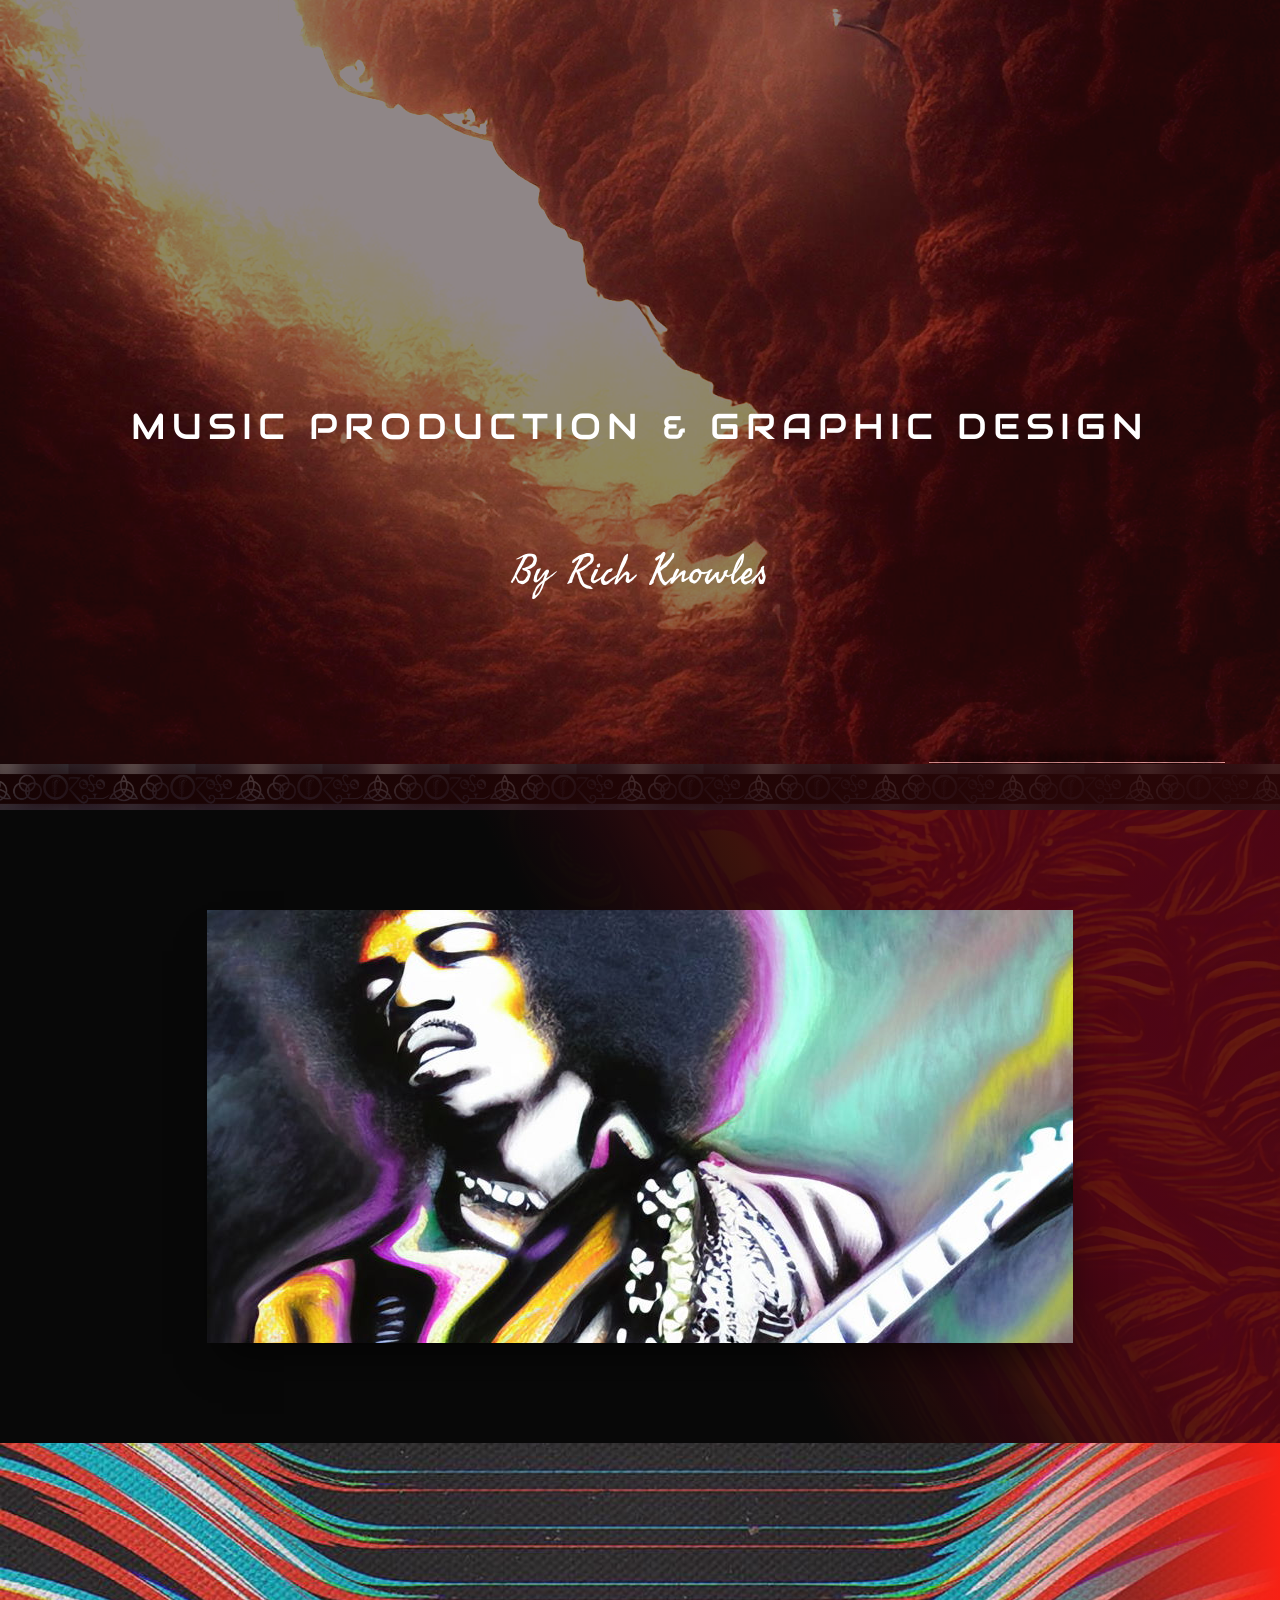
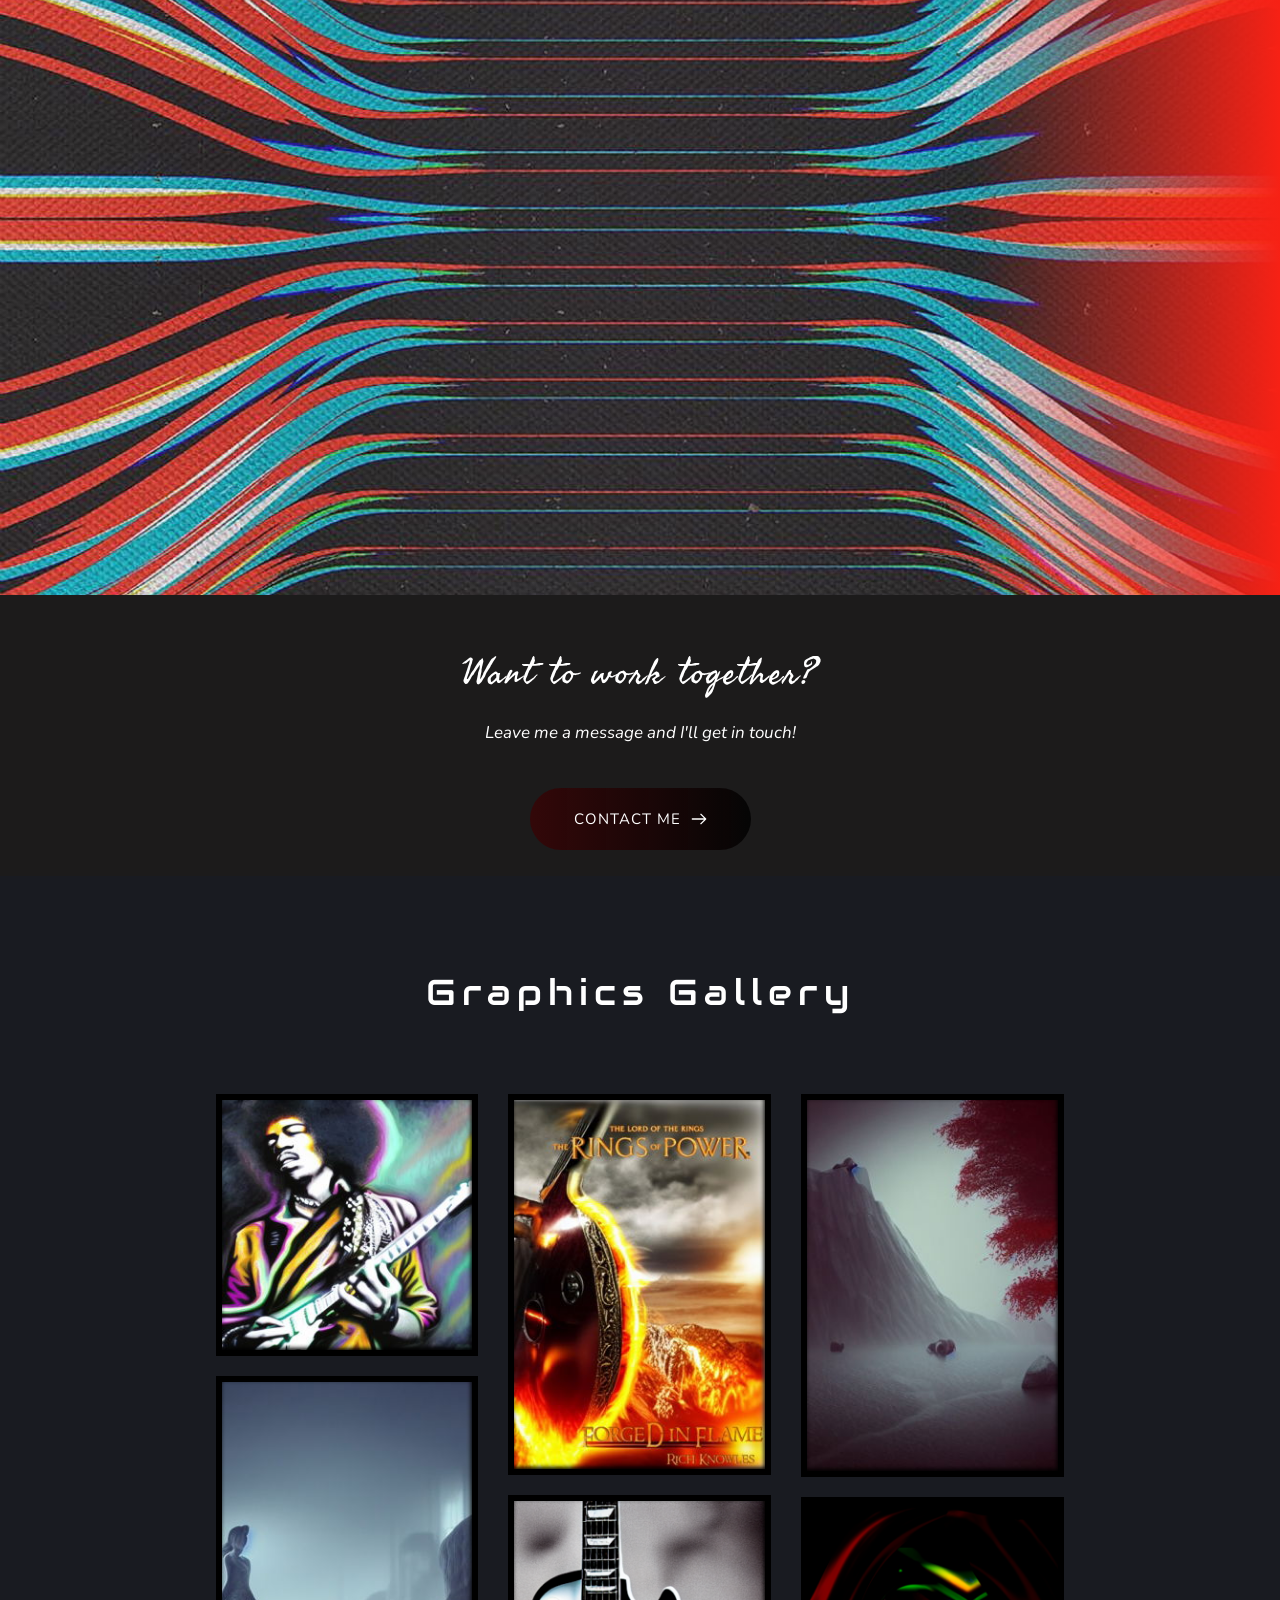
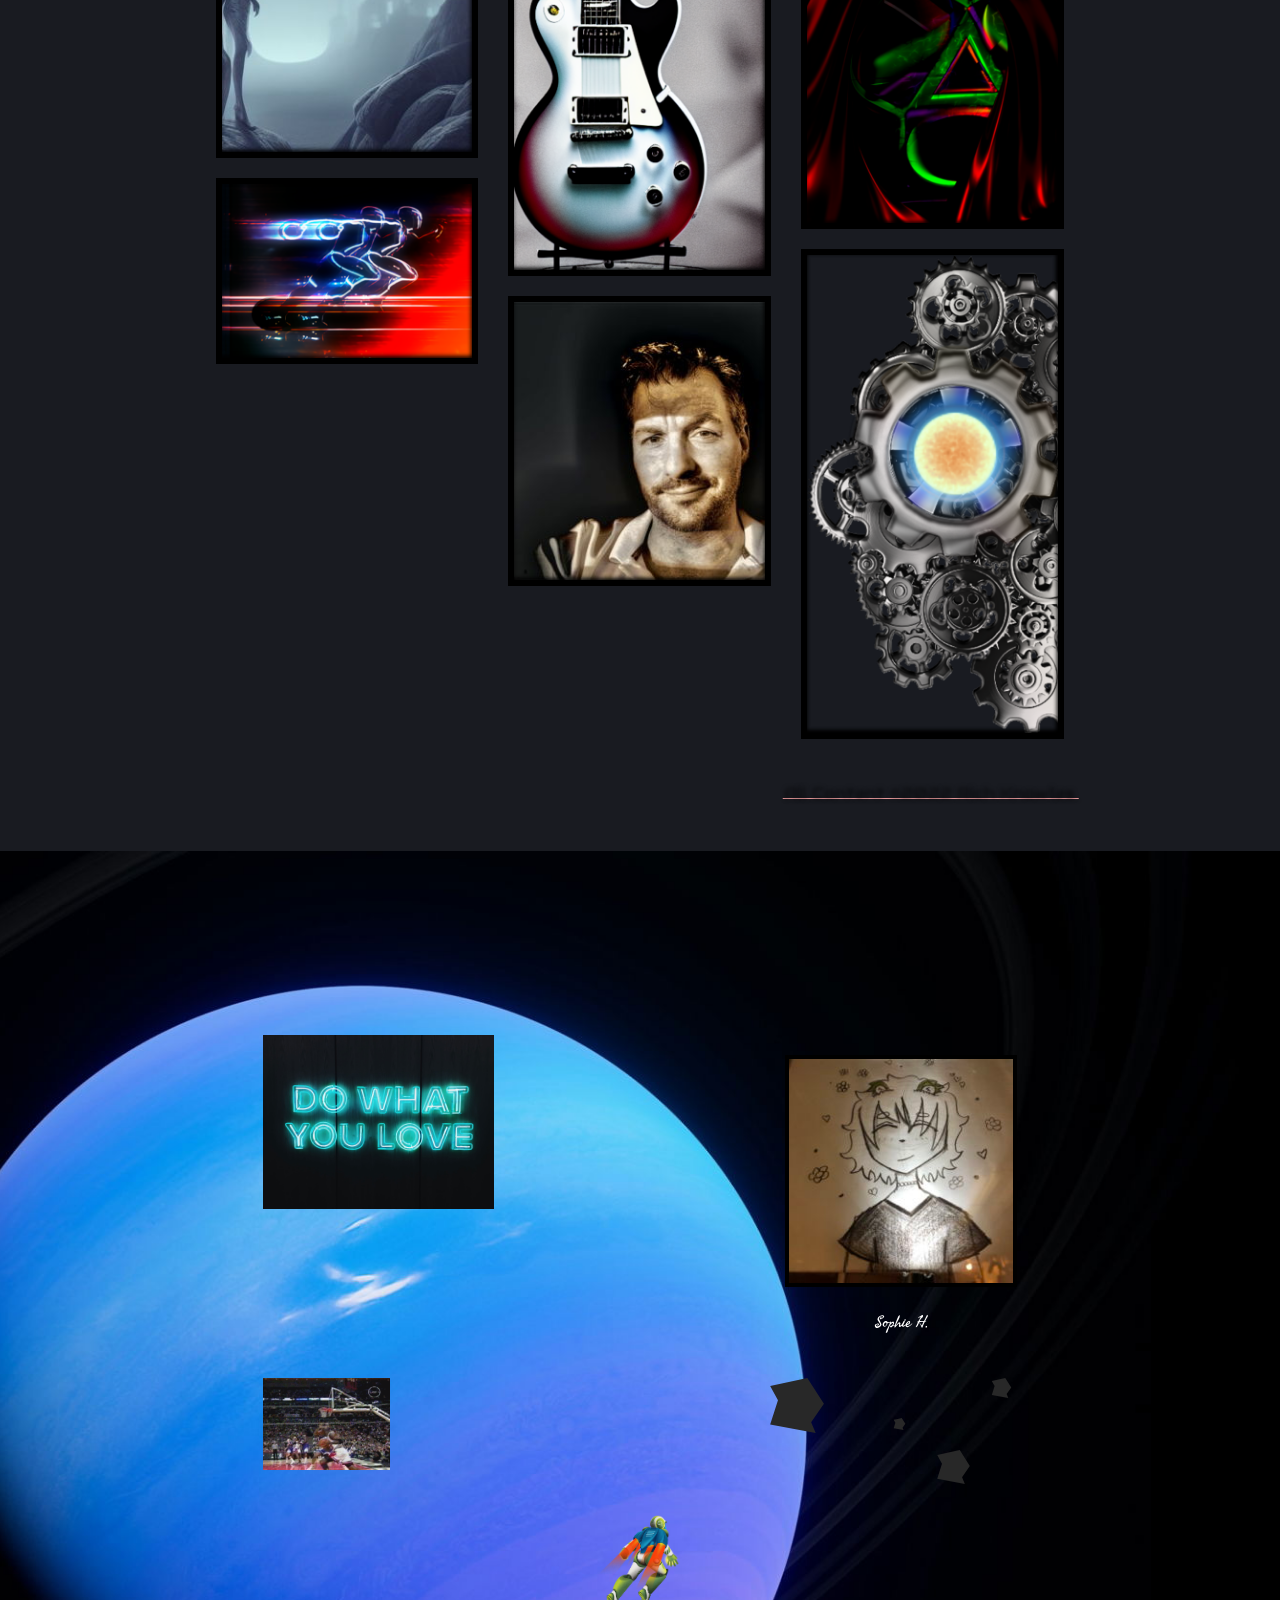
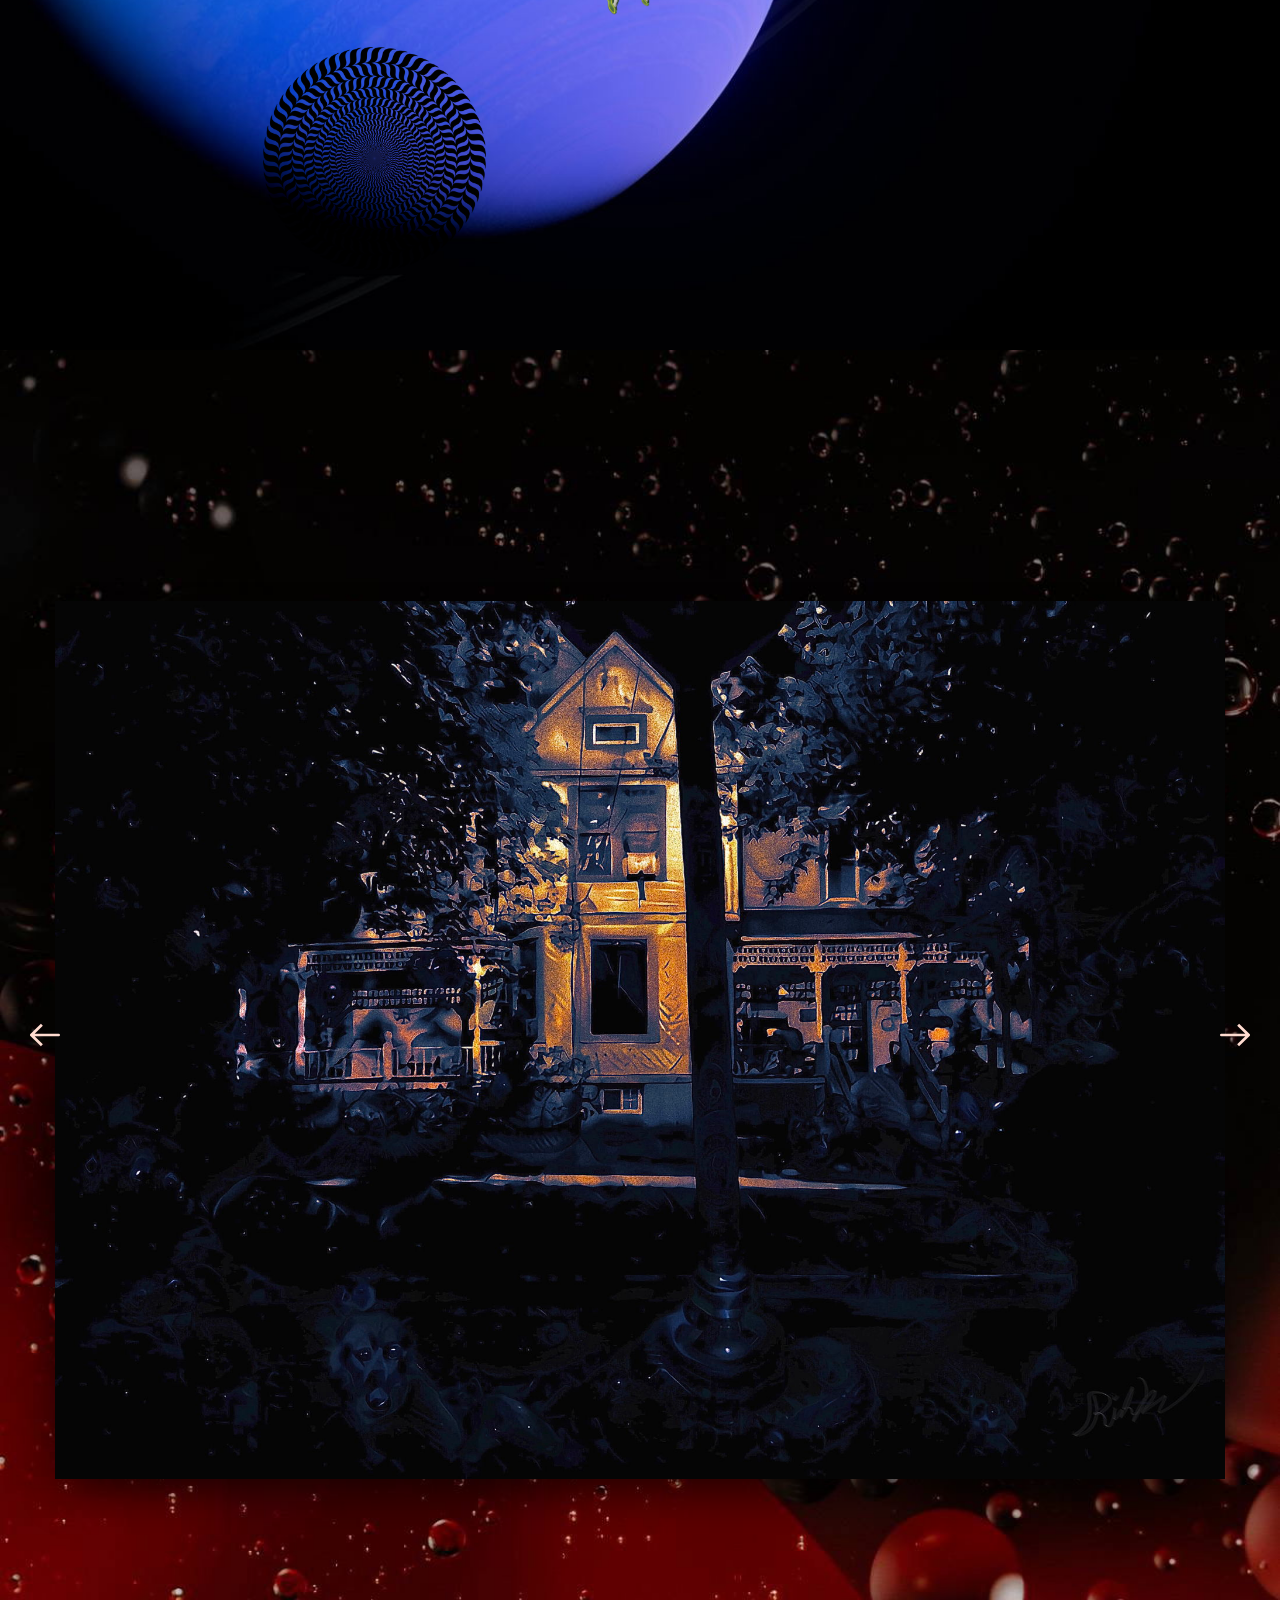
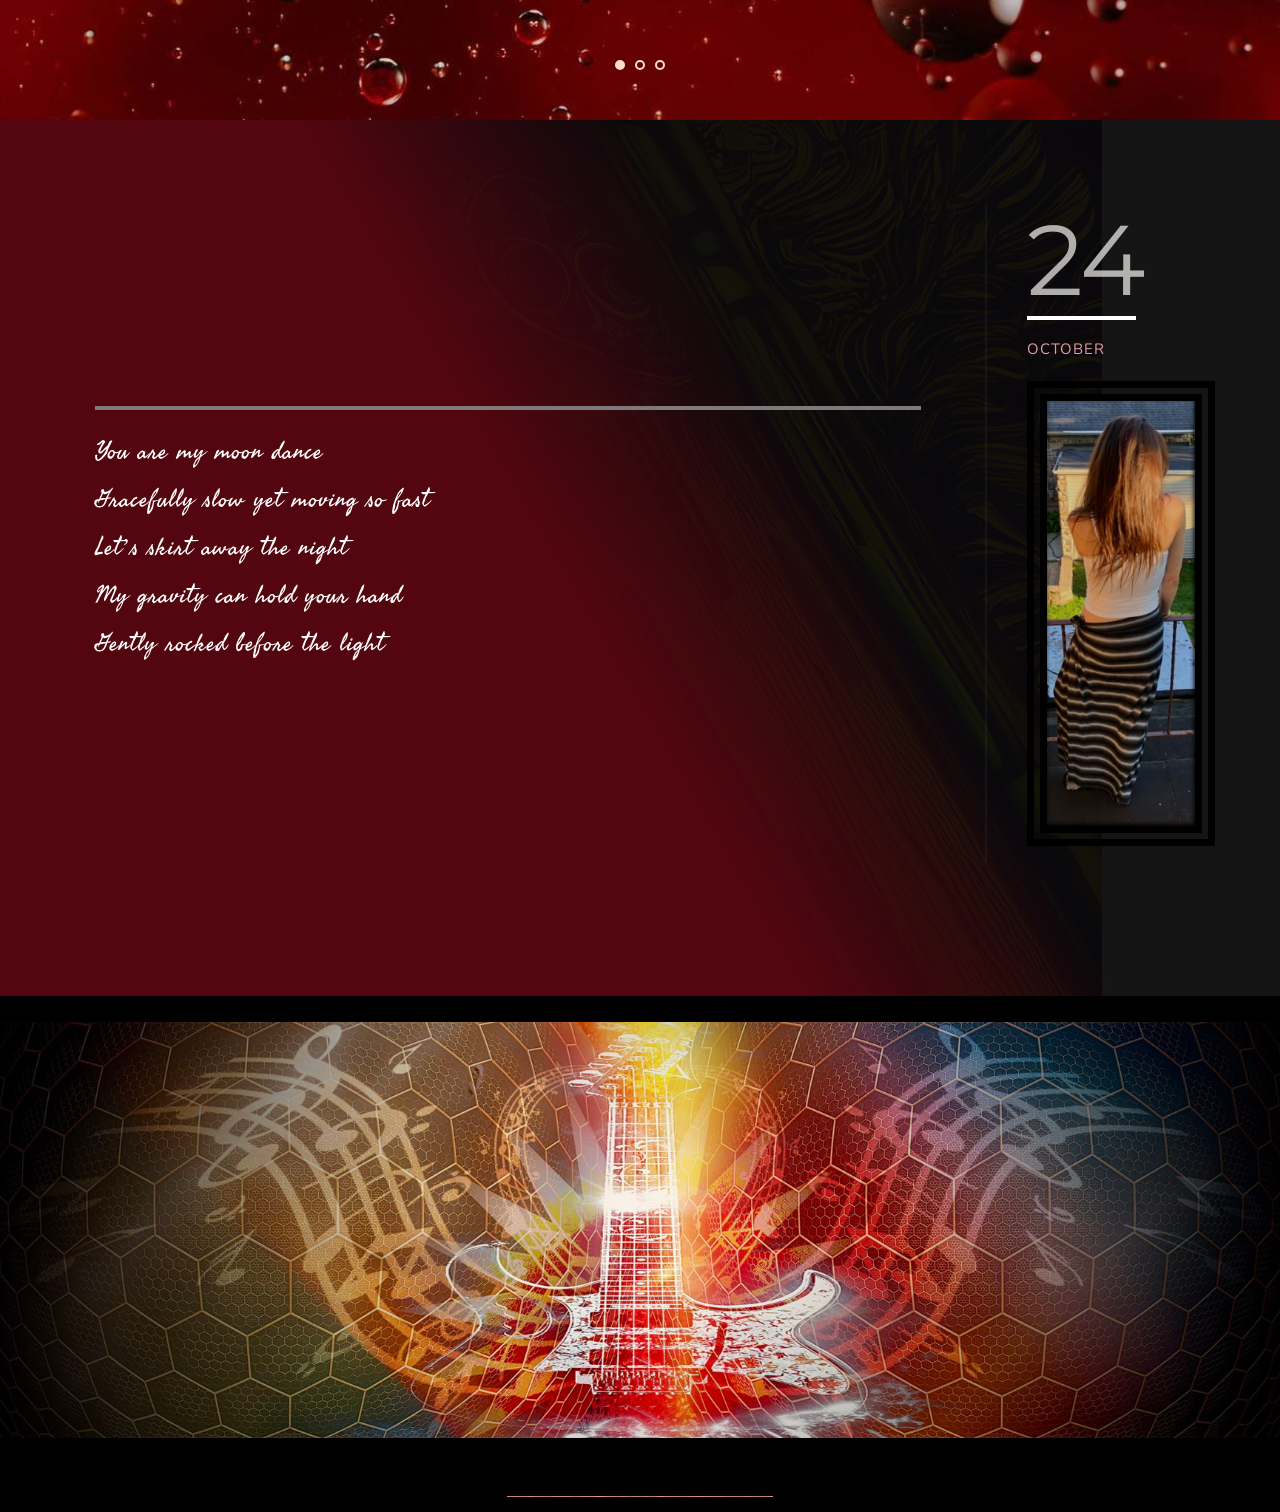
==== commit 3f7bf826: "richknowles.com" ====
--- a/homebackup.html
+++ b/homebackup.html
@@ -1,1512 +1,1647 @@
-<!DOCTYPE html><html lang="en"><head><meta charset="utf-8" /><meta property="og:site_name" content="richknowles.com" /><meta property="og:title" content="HomeBackup" /><meta name="twitter:title" content="HomeBackup" /><meta property="og:description" content="Backed up: 11/2/2022" /><meta name="twitter:description" content="Backed up: 11/2/2022" /><meta property="og:type" content="article" /><meta property="og:image" content="assets/img/de4ccff800e6d10a8a9ce52605c35fa3.png" /><meta property="twitter:image" content="assets/img/de4ccff800e6d10a8a9ce52605c35fa3.png"><meta property="og:url" content="https://611b85095de39b0554bb2065--cranky-goldberg-b7b5dc.netlify.app/homebackup" /><meta content="summary_large_image" name="twitter:card" /><title>HomeBackup | richknowles.com</title><meta name="description" content="Backed up: 11/2/2022" /><link rel="apple-touch-icon-precomposed" href="https://cloud-1de12d.b-cdn.net/media/iW=180&iH=any/61edcc1a7bf6762cae2383816e6e7b0c.png"/><link rel="apple-touch-icon-precomposed" href="https://cloud-1de12d.b-cdn.net/media/iW=256&iH=256/61edcc1a7bf6762cae2383816e6e7b0c.png"/><link rel="canonical" href="https://611b85095de39b0554bb2065--cranky-goldberg-b7b5dc.netlify.app/homebackup" /><link rel="icon" href="https://cloud-1de12d.b-cdn.net/media/iW=32&iH=any/d0d0b5edec994678d10f4054a2e359a2.png" sizes="32x32"/><link rel="icon" href="https://cloud-1de12d.b-cdn.net/media/iW=192&iH=any/d0d0b5edec994678d10f4054a2e359a2.png" sizes="192x192"/><!-- ASSETS --><meta name="viewport" content="width=device-width, initial-scale=1"><link class="brz-link brz-link-bunny-fonts-prefetch" rel="dns-prefetch" href="//fonts.bunny.net"><link class="brz-link brz-link-bunny-fonts-preconnect" rel="preconnect" href="https://fonts.bunny.net/" crossorigin><link class="brz-link brz-link-cdn-preconnect" rel="preconnect" href="https://cloud-1de12d.b-cdn.net" crossorigin><link href="https://fonts.bunny.net/css?family=Freehand:regular|Audiowide:regular|Lato:100,100italic,300,300italic,regular,italic,700,700italic,900,900italic|Montserrat:100,100italic,200,200italic,300,300italic,regular,italic,500,500italic,600,600italic,700,700italic,800,800italic,900,900italic|Nunito:200,200italic,300,300italic,regular,italic,600,600italic,700,700italic,800,800italic,900,900italic|Knewave:regular&subset=arabic,bengali,cyrillic,cyrillic-ext,devanagari,greek,greek-ext,gujarati,hebrew,khmer,korean,latin-ext,tamil,telugu,thai,vietnamese&display=swap" class="brz-link brz-link-google" type="text/css" rel="stylesheet"/><link href="assets/87a6a12d34be1cd0362db44f91c7bbc8.css" class="brz-link brz-link-preview-lib" data-brz-group="group-2_3" rel="stylesheet"/><link href="assets/0d2cb061667d0e8a2eb22c5cd4913bec.css" class="brz-link brz-link-preview-pro" rel="stylesheet"/><style class="brz-style">.brz .brz-css-mNUZo {z-index: auto;margin: 0;}
-.brz .brz-css-mNUZo.brz-section .brz-section__content {min-height: auto;display: flex;}
-.brz .brz-css-mNUZo .brz-container {justify-content: center;}
-.brz .brz-css-mNUZo > .slick-slider > .brz-slick-slider__dots {color: rgba(0,0,0,1);}
-.brz .brz-css-mNUZo > .slick-slider > .brz-slick-slider__arrow {color: rgba(0,0,0,.7);}
-@media (min-width:991px) {.brz .brz-css-mNUZo {display: block;}}
-@media (min-width:991px) {.brz .brz-css-mNUZo > .slick-slider > .brz-slick-slider__arrow:hover {color: rgba(0,0,0,1);}}
-@media (max-width:991px) and (min-width:768px) {.brz .brz-css-mNUZo {z-index: auto;margin: 0;}
-	.brz .brz-css-mNUZo.brz-section .brz-section__content {min-height: auto;display: flex;}
-	.brz .brz-css-mNUZo .brz-container {justify-content: center;}
-	.brz .brz-css-mNUZo > .slick-slider > .brz-slick-slider__dots {color: rgba(0,0,0,1);}
-	.brz .brz-css-mNUZo > .slick-slider > .brz-slick-slider__arrow {color: rgba(0,0,0,.7);}}
-@media (max-width:991px) and (min-width:768px) {.brz .brz-css-mNUZo {display: block;}}
-@media (max-width:767px) {.brz .brz-css-mNUZo {z-index: auto;margin: 0;}
-	.brz .brz-css-mNUZo.brz-section .brz-section__content {min-height: auto;display: flex;}
-	.brz .brz-css-mNUZo .brz-container {justify-content: center;}
-	.brz .brz-css-mNUZo > .slick-slider > .brz-slick-slider__dots {color: rgba(0,0,0,1);}
-	.brz .brz-css-mNUZo > .slick-slider > .brz-slick-slider__arrow {color: rgba(0,0,0,.7);}}
-@media (max-width:767px) {.brz .brz-css-mNUZo {display: block;}}
-.brz .brz-css-z4tn2 {padding: 75px 0px 75px 0px;}
-.brz .brz-css-z4tn2 > .brz-bg {border: 0px solid rgba(102,115,141,0);border-radius: 0px;mix-blend-mode: normal;}
-.brz .brz-css-z4tn2 > .brz-bg > .brz-bg-image {background-image: none;display: block;background-size: cover;background-repeat: no-repeat;}
-.brz .brz-css-z4tn2 > .brz-bg > .brz-bg-image:after {content: "";background-image: none;}
-.brz .brz-css-z4tn2 > .brz-bg > .brz-bg-color {background-color: rgba(0,0,0,0);background-image: none;}
-.brz .brz-css-z4tn2 > .brz-bg > .brz-bg-map {display: none;}
-.brz .brz-css-z4tn2 > .brz-bg > .brz-bg-video {display: none;}
-.brz .brz-css-z4tn2 > .brz-bg > .brz-bg-shape__top {background-size: 100% 100px;height: 100px;transform: scale(1.02) rotateX(0deg) rotateY(0deg);z-index: auto;}
-.brz .brz-css-z4tn2 > .brz-bg > .brz-bg-shape__top::after {background-image: none;-webkit-mask-image: none;background-size: 100% 100px;height: 100px;}
-.brz .brz-css-z4tn2 > .brz-bg > .brz-bg-shape__bottom {background-size: 100% 100px;height: 100px;transform: scale(1.02) rotateX(-180deg) rotateY(-180deg);z-index: auto;}
-.brz .brz-css-z4tn2 > .brz-bg > .brz-bg-shape__bottom::after {background-image: none;-webkit-mask-image: none;background-size: 100% 100px;height: 100px;}
-@media (min-width:991px) {.brz .brz-css-z4tn2 > .brz-bg {transition-duration: .5s;transition-property: filter,box-shadow,background,border-radius,border-color;}
-	.brz .brz-css-z4tn2 > .brz-bg > .brz-bg-image {background-attachment: scroll;transition-duration: .5s;transition-property: filter,box-shadow,background,border-radius,border-color;}
-	.brz .brz-css-z4tn2 > .brz-bg > .brz-bg-color {transition-duration: .5s;transition-property: filter,box-shadow,background,border-radius,border-color;}
-	.brz .brz-css-z4tn2 > .brz-bg > .brz-bg-map {transition-duration: .5s;transition-property: filter,box-shadow,background,border-radius,border-color;}
-	.brz .brz-css-z4tn2 > .brz-bg > .brz-bg-video {transition-duration: .5s;transition-property: filter,box-shadow,background,border-radius,border-color;}}
-@media (max-width:991px) and (min-width:768px) {.brz .brz-css-z4tn2 {padding: 50px 15px 50px 15px;}
-	.brz .brz-css-z4tn2 > .brz-bg {border: 0px solid rgba(102,115,141,0);border-radius: 0px;mix-blend-mode: normal;}
-	.brz .brz-css-z4tn2 > .brz-bg > .brz-bg-image {background-image: none;display: block;background-size: cover;background-repeat: no-repeat;}
-	.brz .brz-css-z4tn2 > .brz-bg > .brz-bg-image:after {content: "";background-image: none;}
-	.brz .brz-css-z4tn2 > .brz-bg > .brz-bg-color {background-color: rgba(0,0,0,0);background-image: none;}
-	.brz .brz-css-z4tn2 > .brz-bg > .brz-bg-map {display: none;}
-	.brz .brz-css-z4tn2 > .brz-bg > .brz-bg-video {display: none;}
-	.brz .brz-css-z4tn2 > .brz-bg > .brz-bg-shape__top {background-size: 100% 100px;height: 100px;transform: scale(1.02) rotateX(0deg) rotateY(0deg);z-index: auto;}
-	.brz .brz-css-z4tn2 > .brz-bg > .brz-bg-shape__top::after {background-image: none;-webkit-mask-image: none;background-size: 100% 100px;height: 100px;}
-	.brz .brz-css-z4tn2 > .brz-bg > .brz-bg-shape__bottom {background-size: 100% 100px;height: 100px;transform: scale(1.02) rotateX(-180deg) rotateY(-180deg);z-index: auto;}
-	.brz .brz-css-z4tn2 > .brz-bg > .brz-bg-shape__bottom::after {background-image: none;-webkit-mask-image: none;background-size: 100% 100px;height: 100px;}}
-@media (max-width:991px) and (min-width:768px) {.brz .brz-css-z4tn2 > .brz-bg {transition-duration: .5s;transition-property: filter,box-shadow,background,border-radius,border-color;}
-	.brz .brz-css-z4tn2 > .brz-bg > .brz-bg-image {transition-duration: .5s;transition-property: filter,box-shadow,background,border-radius,border-color;}
-	.brz .brz-css-z4tn2 > .brz-bg > .brz-bg-color {transition-duration: .5s;transition-property: filter,box-shadow,background,border-radius,border-color;}
-	.brz .brz-css-z4tn2 > .brz-bg > .brz-bg-map {transition-duration: .5s;transition-property: filter,box-shadow,background,border-radius,border-color;}
-	.brz .brz-css-z4tn2 > .brz-bg > .brz-bg-video {transition-duration: .5s;transition-property: filter,box-shadow,background,border-radius,border-color;}}
-@media (max-width:767px) {.brz .brz-css-z4tn2 {padding: 25px 15px 25px 15px;}
-	.brz .brz-css-z4tn2 > .brz-bg {border: 0px solid rgba(102,115,141,0);border-radius: 0px;mix-blend-mode: normal;}
-	.brz .brz-css-z4tn2 > .brz-bg > .brz-bg-image {background-image: none;display: block;background-size: cover;background-repeat: no-repeat;}
-	.brz .brz-css-z4tn2 > .brz-bg > .brz-bg-image:after {content: "";background-image: none;}
-	.brz .brz-css-z4tn2 > .brz-bg > .brz-bg-color {background-color: rgba(0,0,0,0);background-image: none;}
-	.brz .brz-css-z4tn2 > .brz-bg > .brz-bg-map {display: none;}
-	.brz .brz-css-z4tn2 > .brz-bg > .brz-bg-video {display: none;}
-	.brz .brz-css-z4tn2 > .brz-bg > .brz-bg-shape__top {background-size: 100% 100px;height: 100px;transform: scale(1.02) rotateX(0deg) rotateY(0deg);z-index: auto;}
-	.brz .brz-css-z4tn2 > .brz-bg > .brz-bg-shape__top::after {background-image: none;-webkit-mask-image: none;background-size: 100% 100px;height: 100px;}
-	.brz .brz-css-z4tn2 > .brz-bg > .brz-bg-shape__bottom {background-size: 100% 100px;height: 100px;transform: scale(1.02) rotateX(-180deg) rotateY(-180deg);z-index: auto;}
-	.brz .brz-css-z4tn2 > .brz-bg > .brz-bg-shape__bottom::after {background-image: none;-webkit-mask-image: none;background-size: 100% 100px;height: 100px;}}
-@media (max-width:767px) {.brz .brz-css-z4tn2 > .brz-bg {transition-duration: .5s;transition-property: filter,box-shadow,background,border-radius,border-color;}
-	.brz .brz-css-z4tn2 > .brz-bg > .brz-bg-image {transition-duration: .5s;transition-property: filter,box-shadow,background,border-radius,border-color;}
-	.brz .brz-css-z4tn2 > .brz-bg > .brz-bg-color {transition-duration: .5s;transition-property: filter,box-shadow,background,border-radius,border-color;}
-	.brz .brz-css-z4tn2 > .brz-bg > .brz-bg-map {transition-duration: .5s;transition-property: filter,box-shadow,background,border-radius,border-color;}
-	.brz .brz-css-z4tn2 > .brz-bg > .brz-bg-video {transition-duration: .5s;transition-property: filter,box-shadow,background,border-radius,border-color;}}
-.brz .brz-css-pmGwm {border: 0px solid transparent;}
-@media (min-width:991px) {.brz .brz-css-pmGwm {max-width: calc(1 * var(--brz-section-container-max-width,1170px));}}
-@media (max-width:991px) and (min-width:768px) {.brz .brz-css-pmGwm {border: 0px solid transparent;}}
-@media (max-width:991px) and (min-width:768px) {.brz .brz-css-pmGwm {max-width: 100%;}}
-@media (max-width:767px) {.brz .brz-css-pmGwm {border: 0px solid transparent;}}
-@media (max-width:767px) {.brz .brz-css-pmGwm {max-width: 100%;}}
-.brz .brz-css-gFurB {padding: 0;margin: 10px 0px 10px 0px;justify-content: center;position: relative;}
-@media (min-width:991px) {.brz .brz-css-gFurB {display: flex;z-index: auto;position: relative;}}
-@media (max-width:991px) and (min-width:768px) {.brz .brz-css-gFurB {padding: 0;margin: 10px 0px 10px 0px;justify-content: center;position: relative;}}
-@media (max-width:991px) and (min-width:768px) {.brz .brz-css-gFurB {display: flex;z-index: auto;position: relative;}}
-@media (max-width:767px) {.brz .brz-css-gFurB {padding: 0;margin: 10px 0px 10px 0px;justify-content: center;position: relative;}}
-@media (max-width:767px) {.brz .brz-css-gFurB {display: flex;z-index: auto;position: relative;}}
-.brz .brz-css-swqeP {height: 50px;}
-@media (max-width:991px) and (min-width:768px) {.brz .brz-css-swqeP {height: 50px;}}
-@media (max-width:767px) {.brz .brz-css-swqeP {height: 50px;}}
-.brz .brz-css-csEsG:not(.brz-image--hovered) {max-width: 100%;}
-.brz .brz-css-csEsG {height: auto;box-shadow: none;border: 0px solid rgba(102,115,141,0);border-radius: 0px;}
-.brz .brz-css-csEsG .brz-picture:after {box-shadow: none;background-color: rgba(255,255,255,0);background-image: none;border-radius: 0px;}
-@media (min-width:991px) {.brz .brz-css-csEsG {transition-duration: .5s;transition-property: filter,box-shadow,background,border-radius,border-color;}
-	.brz .brz-css-csEsG .brz-picture:after {transition-duration: .5s;transition-property: filter,box-shadow,background,border-radius,border-color;}
-	.brz .brz-css-csEsG .brz-picture {transition-duration: .5s;transition-property: filter,box-shadow,background,border-radius,border-color;}}
-@media (max-width:991px) and (min-width:768px) {.brz .brz-css-csEsG:not(.brz-image--hovered) {max-width: 100%;}
-	.brz .brz-css-csEsG {height: auto;box-shadow: none;border: 0px solid rgba(102,115,141,0);border-radius: 0px;}
-	.brz .brz-css-csEsG .brz-picture:after {box-shadow: none;background-color: rgba(255,255,255,0);background-image: none;border-radius: 0px;}}
-@media (max-width:991px) and (min-width:768px) {.brz .brz-css-csEsG {transition-duration: .5s;transition-property: filter,box-shadow,background,border-radius,border-color;}
-	.brz .brz-css-csEsG .brz-picture:after {transition-duration: .5s;transition-property: filter,box-shadow,background,border-radius,border-color;}
-	.brz .brz-css-csEsG .brz-picture {transition-duration: .5s;transition-property: filter,box-shadow,background,border-radius,border-color;}}
-@media (max-width:767px) {.brz .brz-css-csEsG:not(.brz-image--hovered) {max-width: 92%;}
-	.brz .brz-css-csEsG {height: auto;box-shadow: none;border: 0px solid rgba(102,115,141,0);border-radius: 0px;}
-	.brz .brz-css-csEsG .brz-picture:after {box-shadow: none;background-color: rgba(255,255,255,0);background-image: none;border-radius: 0px;}}
-@media (max-width:767px) {.brz .brz-css-csEsG {transition-duration: .5s;transition-property: filter,box-shadow,background,border-radius,border-color;}
-	.brz .brz-css-csEsG .brz-picture:after {transition-duration: .5s;transition-property: filter,box-shadow,background,border-radius,border-color;}
-	.brz .brz-css-csEsG .brz-picture {transition-duration: .5s;transition-property: filter,box-shadow,background,border-radius,border-color;}}
-.brz .brz-css-aioei.brz-hover-animation__container {max-width: 100%;}
-@media (max-width:991px) and (min-width:768px) {.brz .brz-css-aioei.brz-hover-animation__container {max-width: 100%;}}
-@media (max-width:767px) {.brz .brz-css-aioei.brz-hover-animation__container {max-width: 92%;}}
-.brz .brz-css-kBWeZ {padding-top: 50%;}
-.brz .brz-css-kBWeZ > .brz-img {position: absolute;width: 100%;}
-@media (max-width:991px) and (min-width:768px) {.brz .brz-css-kBWeZ {padding-top: 50%;}
-	.brz .brz-css-kBWeZ > .brz-img {position: absolute;width: 100%;}}
-@media (max-width:767px) {.brz .brz-css-kBWeZ {padding-top: 100%;}
-	.brz .brz-css-kBWeZ > .brz-img {position: absolute;width: 100%;}}
-.brz .brz-css-xjwnA {width: 100%;}
-.brz .brz-css-xjwnA:before {box-shadow: none;border: 0px solid rgba(220,222,225,1);border-radius: 0px;}
-.brz .brz-css-xjwnA .brz-embed-content {padding: 0;background-color: rgba(var(--brz-global-color2),0);background-image: none;border-radius: 0px;}
-@media (min-width:991px) {.brz .brz-css-xjwnA:before {transition-duration: .5s;transition-property: filter,box-shadow,background,border-radius,border-color;}}
-@media (max-width:991px) and (min-width:768px) {.brz .brz-css-xjwnA {width: 100%;}
-	.brz .brz-css-xjwnA:before {box-shadow: none;border: 0px solid rgba(220,222,225,1);border-radius: 0px;}
-	.brz .brz-css-xjwnA .brz-embed-content {padding: 0;background-color: rgba(var(--brz-global-color2),0);background-image: none;border-radius: 0px;}}
-@media (max-width:991px) and (min-width:768px) {.brz .brz-css-xjwnA:before {transition-duration: .5s;transition-property: filter,box-shadow,background,border-radius,border-color;}}
-@media (max-width:767px) {.brz .brz-css-xjwnA {width: 100%;}
-	.brz .brz-css-xjwnA:before {box-shadow: none;border: 0px solid rgba(220,222,225,1);border-radius: 0px;}
-	.brz .brz-css-xjwnA .brz-embed-content {padding: 0;background-color: rgba(var(--brz-global-color2),0);background-image: none;border-radius: 0px;}}
-@media (max-width:767px) {.brz .brz-css-xjwnA:before {transition-duration: .5s;transition-property: filter,box-shadow,background,border-radius,border-color;}}
-.brz .brz-css-d_fFD {width: 100%;mix-blend-mode: normal;}
-@media (max-width:991px) and (min-width:768px) {.brz .brz-css-d_fFD {width: 100%;mix-blend-mode: normal;}}
-@media (max-width:767px) {.brz .brz-css-d_fFD {width: 100%;mix-blend-mode: normal;}}
-.brz .brz-css-m2LkU {z-index: auto;position: relative;margin: 10px 0px 10px 0px;}
-@media (min-width:991px) {.brz .brz-css-m2LkU {display: flex;position: relative;}}
-@media (max-width:991px) and (min-width:768px) {.brz .brz-css-m2LkU {z-index: auto;position: relative;margin: 10px 0px 10px 0px;}}
-@media (max-width:991px) and (min-width:768px) {.brz .brz-css-m2LkU {display: flex;position: relative;}}
-@media (max-width:767px) {.brz .brz-css-m2LkU {z-index: auto;position: relative;margin: 10px 0px 10px 0px;}}
-@media (max-width:767px) {.brz .brz-css-m2LkU {display: flex;position: relative;}}
-.brz .brz-css-ykrgT {justify-content: center;padding: 0;gap: 20px 10px;}
-@media (max-width:991px) and (min-width:768px) {.brz .brz-css-ykrgT {justify-content: center;padding: 0;gap: 20px 10px;}}
-@media (max-width:767px) {.brz .brz-css-ykrgT {justify-content: center;padding: 0;gap: 20px 10px;}}
-.brz .brz-css-jr_zH {font-size: 16px;margin-left: 10px;margin-right: 0;stroke-width: 1;}
-@media (max-width:991px) and (min-width:768px) {.brz .brz-css-jr_zH {font-size: 16px;margin-left: 10px;margin-right: 0;stroke-width: 1;}}
-@media (max-width:767px) {.brz .brz-css-jr_zH {font-size: 16px;margin-left: 10px;margin-right: 0;stroke-width: 1;}}
-.brz .brz-css-srTii.brz-btn {display: flex;font-family: var(--brz-buttonfontfamily,initial);font-weight: var(--brz-buttonfontweight,initial);font-size: var(--brz-buttonfontsize,initial);line-height: var(--brz-buttonlineheight,initial);letter-spacing: var(--brz-buttonletterspacing,initial);font-variation-settings: var(--brz-buttonfontvariation,initial);color: rgba(var(--brz-global-color8),1);border: 2px solid rgba(var(--brz-global-color3),1);border-radius: 0;background-color: rgba(var(--brz-global-color3),1);background-image: none;box-shadow: none;padding: 14px 42px 14px 42px;padding: 14px 42px;flex-flow: row-reverse nowrap;}
-.brz .brz-css-srTii.brz-btn.brz-btn-submit {color: rgba(var(--brz-global-color8),1);background-color: rgba(var(--brz-global-color3),1);background-image: none;}
-.brz .brz-css-srTii:after {height: unset;}
-.brz .brz-css-srTii .brz-btn--story-container {border: 2px solid rgba(var(--brz-global-color3),1);flex-flow: row-reverse nowrap;border-radius: 0;}
-.brz .brz-css-srTii .brz-btn--story-container:after {height: unset;}
-@media (min-width:991px) {.brz .brz-css-srTii.brz-btn {transition-duration: .5s;transition-property: filter,color,background,border-color,box-shadow;}
-	.brz .brz-css-srTii.brz-btn.brz-btn-submit {transition-duration: .5s;transition-property: filter,color,background,border-color,box-shadow;}
-	.brz .brz-css-srTii .brz-btn--story-container {transition-duration: .5s;transition-property: filter,color,background,border-color,box-shadow;}}
-@media (min-width:991px) {.brz .brz-css-srTii.brz-btn:hover {background-color: rgba(var(--brz-global-color3),.8);}
-	.brz .brz-css-srTii.brz-btn.brz-btn-submit:hover {background-color: rgba(var(--brz-global-color3),.8);}}
-@media (max-width:991px) and (min-width:768px) {.brz .brz-css-srTii.brz-btn {display: flex;font-family: var(--brz-buttonfontfamily,initial);font-weight: var(--brz-buttontabletfontweight,initial);font-size: var(--brz-buttontabletfontsize,initial);line-height: var(--brz-buttontabletlineheight,initial);letter-spacing: var(--brz-buttontabletletterspacing,initial);font-variation-settings: var(--brz-buttontabletfontvariation,initial);color: rgba(var(--brz-global-color8),1);border: 2px solid rgba(var(--brz-global-color3),1);border-radius: 0;background-color: rgba(var(--brz-global-color3),1);background-image: none;box-shadow: none;padding: 11px 26px 11px 26px;padding: 11px 26px;flex-flow: row-reverse nowrap;}
-	.brz .brz-css-srTii.brz-btn.brz-btn-submit {color: rgba(var(--brz-global-color8),1);background-color: rgba(var(--brz-global-color3),1);background-image: none;}
-	.brz .brz-css-srTii:after {height: unset;}
-	.brz .brz-css-srTii .brz-btn--story-container {border: 2px solid rgba(var(--brz-global-color3),1);flex-flow: row-reverse nowrap;border-radius: 0;}
-	.brz .brz-css-srTii .brz-btn--story-container:after {height: unset;}}
-@media (max-width:991px) and (min-width:768px) {.brz .brz-css-srTii.brz-btn {transition-duration: .5s;transition-property: filter,color,background,border-color,box-shadow;}
-	.brz .brz-css-srTii.brz-btn.brz-btn-submit {transition-duration: .5s;transition-property: filter,color,background,border-color,box-shadow;}
-	.brz .brz-css-srTii .brz-btn--story-container {transition-duration: .5s;transition-property: filter,color,background,border-color,box-shadow;}}
-@media (max-width:767px) {.brz .brz-css-srTii.brz-btn {display: flex;font-family: var(--brz-buttonfontfamily,initial);font-weight: var(--brz-buttonmobilefontweight,initial);font-size: var(--brz-buttonmobilefontsize,initial);line-height: var(--brz-buttonmobilelineheight,initial);letter-spacing: var(--brz-buttonmobileletterspacing,initial);font-variation-settings: var(--brz-buttonmobilefontvariation,initial);color: rgba(var(--brz-global-color8),1);border: 2px solid rgba(var(--brz-global-color3),1);border-radius: 0;background-color: rgba(var(--brz-global-color3),1);background-image: none;box-shadow: none;padding: 11px 26px 11px 26px;padding: 11px 26px;flex-flow: row-reverse nowrap;}
-	.brz .brz-css-srTii.brz-btn.brz-btn-submit {color: rgba(var(--brz-global-color8),1);background-color: rgba(var(--brz-global-color3),1);background-image: none;}
-	.brz .brz-css-srTii:after {height: unset;}
-	.brz .brz-css-srTii .brz-btn--story-container {border: 2px solid rgba(var(--brz-global-color3),1);flex-flow: row-reverse nowrap;border-radius: 0;}
-	.brz .brz-css-srTii .brz-btn--story-container:after {height: unset;}}
-@media (max-width:767px) {.brz .brz-css-srTii.brz-btn {transition-duration: .5s;transition-property: filter,color,background,border-color,box-shadow;}
-	.brz .brz-css-srTii.brz-btn.brz-btn-submit {transition-duration: .5s;transition-property: filter,color,background,border-color,box-shadow;}
-	.brz .brz-css-srTii .brz-btn--story-container {transition-duration: .5s;transition-property: filter,color,background,border-color,box-shadow;}}
-.brz .brz-css-kiD0q {margin: 0;z-index: auto;align-items: flex-start;}
-.brz .brz-css-kiD0q > .brz-bg {border: 0px solid rgba(102,115,141,0);border-radius: 0px;box-shadow: none;max-width: 100%;mix-blend-mode: normal;}
-.brz .brz-css-kiD0q > .brz-bg > .brz-bg-image {background-image: none;display: block;}
-.brz .brz-css-kiD0q > .brz-bg > .brz-bg-image:after {content: "";background-image: none;}
-.brz .brz-css-kiD0q > .brz-bg > .brz-bg-color {background-color: rgba(0,0,0,0);background-image: none;}
-.brz .brz-css-kiD0q > .brz-bg > .brz-bg-map {display: none;}
-.brz .brz-css-kiD0q > .brz-bg > .brz-bg-video {display: none;}
-.brz .brz-css-kiD0q > .brz-row {border: 0px solid transparent;}
-@media (min-width:991px) {.brz .brz-css-kiD0q {min-height: auto;display: flex;}
-	.brz .brz-css-kiD0q > .brz-bg {transition-duration: .5s;transition-property: filter,box-shadow,background,border-radius,border-color;}
-	.brz .brz-css-kiD0q > .brz-bg > .brz-bg-image {transition-duration: .5s;transition-property: filter,box-shadow,background,border-radius,border-color;}
-	.brz .brz-css-kiD0q > .brz-bg > .brz-bg-color {transition-duration: .5s;transition-property: filter,box-shadow,background,border-radius,border-color;}
-	.brz .brz-css-kiD0q > .brz-bg > .brz-bg-video {transition-duration: .5s;transition-property: filter,box-shadow,background,border-radius,border-color;}
-	.brz .brz-css-kiD0q > .brz-row {transition-duration: .5s;transition-property: filter,box-shadow,background,border-radius,border-color;}}
-@media (max-width:991px) and (min-width:768px) {.brz .brz-css-kiD0q {margin: 0;z-index: auto;align-items: flex-start;}
-	.brz .brz-css-kiD0q > .brz-bg {border: 0px solid rgba(102,115,141,0);border-radius: 0px;box-shadow: none;max-width: 100%;mix-blend-mode: normal;}
-	.brz .brz-css-kiD0q > .brz-bg > .brz-bg-image {background-image: none;display: block;}
-	.brz .brz-css-kiD0q > .brz-bg > .brz-bg-image:after {content: "";background-image: none;}
-	.brz .brz-css-kiD0q > .brz-bg > .brz-bg-color {background-color: rgba(0,0,0,0);background-image: none;}
-	.brz .brz-css-kiD0q > .brz-bg > .brz-bg-map {display: none;}
-	.brz .brz-css-kiD0q > .brz-bg > .brz-bg-video {display: none;}
-	.brz .brz-css-kiD0q > .brz-row {border: 0px solid transparent;}}
-@media (max-width:991px) and (min-width:768px) {.brz .brz-css-kiD0q {min-height: auto;display: flex;}
-	.brz .brz-css-kiD0q > .brz-bg {transition-duration: .5s;transition-property: filter,box-shadow,background,border-radius,border-color;}
-	.brz .brz-css-kiD0q > .brz-bg > .brz-bg-image {transition-duration: .5s;transition-property: filter,box-shadow,background,border-radius,border-color;}
-	.brz .brz-css-kiD0q > .brz-bg > .brz-bg-color {transition-duration: .5s;transition-property: filter,box-shadow,background,border-radius,border-color;}
-	.brz .brz-css-kiD0q > .brz-bg > .brz-bg-video {transition-duration: .5s;transition-property: filter,box-shadow,background,border-radius,border-color;}
-	.brz .brz-css-kiD0q > .brz-row {flex-direction: row;flex-wrap: wrap;justify-content: flex-start;transition-duration: .5s;transition-property: filter,box-shadow,background,border-radius,border-color;}}
-@media (max-width:767px) {.brz .brz-css-kiD0q {margin: 0;z-index: auto;align-items: flex-start;}
-	.brz .brz-css-kiD0q > .brz-bg {border: 0px solid rgba(102,115,141,0);border-radius: 0px;box-shadow: none;max-width: 100%;mix-blend-mode: normal;}
-	.brz .brz-css-kiD0q > .brz-bg > .brz-bg-image {background-image: none;display: block;}
-	.brz .brz-css-kiD0q > .brz-bg > .brz-bg-image:after {content: "";background-image: none;}
-	.brz .brz-css-kiD0q > .brz-bg > .brz-bg-color {background-color: rgba(0,0,0,0);background-image: none;}
-	.brz .brz-css-kiD0q > .brz-bg > .brz-bg-map {display: none;}
-	.brz .brz-css-kiD0q > .brz-bg > .brz-bg-video {display: none;}
-	.brz .brz-css-kiD0q > .brz-row {border: 0px solid transparent;}}
-@media (max-width:767px) {.brz .brz-css-kiD0q {min-height: auto;display: flex;}
-	.brz .brz-css-kiD0q > .brz-bg {transition-duration: .5s;transition-property: filter,box-shadow,background,border-radius,border-color;}
-	.brz .brz-css-kiD0q > .brz-bg > .brz-bg-image {transition-duration: .5s;transition-property: filter,box-shadow,background,border-radius,border-color;}
-	.brz .brz-css-kiD0q > .brz-bg > .brz-bg-color {transition-duration: .5s;transition-property: filter,box-shadow,background,border-radius,border-color;}
-	.brz .brz-css-kiD0q > .brz-bg > .brz-bg-video {transition-duration: .5s;transition-property: filter,box-shadow,background,border-radius,border-color;}
-	.brz .brz-css-kiD0q > .brz-row {flex-direction: row;flex-wrap: wrap;justify-content: flex-start;transition-duration: .5s;transition-property: filter,box-shadow,background,border-radius,border-color;}}
-.brz .brz-css-uBhiG {padding: 10px;max-width: 100%;}
-@media (max-width:991px) and (min-width:768px) {.brz .brz-css-uBhiG {padding: 0;max-width: 100%;}}
-@media (max-width:767px) {.brz .brz-css-uBhiG {padding: 0;max-width: 100%;}}
-.brz .brz-css-tae2O {z-index: auto;flex: 1 1 50%;max-width: 50%;justify-content: flex-start;}
-.brz .brz-css-tae2O .brz-columns__scroll-effect {justify-content: flex-start;}
-.brz .brz-css-tae2O > .brz-bg {border: 0px solid rgba(102,115,141,0);border-radius: 0px;box-shadow: none;margin: 0;mix-blend-mode: normal;}
-.brz .brz-css-tae2O > .brz-bg > .brz-bg-image {background-image: none;display: block;}
-.brz .brz-css-tae2O > .brz-bg > .brz-bg-image:after {content: "";background-image: none;}
-.brz .brz-css-tae2O > .brz-bg > .brz-bg-color {background-color: rgba(0,0,0,0);background-image: none;}
-.brz .brz-css-tae2O > .brz-bg > .brz-bg-map {display: none;}
-.brz .brz-css-tae2O > .brz-bg > .brz-bg-video {display: none;}
-@media (min-width:991px) {.brz .brz-css-tae2O > .brz-bg {transition-duration: .5s;transition-property: filter,box-shadow,background,border-radius,border-color;}
-	.brz .brz-css-tae2O > .brz-bg > .brz-bg-image {transition-duration: .5s;transition-property: filter,box-shadow,background,border-radius,border-color;}
-	.brz .brz-css-tae2O > .brz-bg > .brz-bg-color {transition-duration: .5s;transition-property: filter,box-shadow,background,border-radius,border-color;}}
-@media (max-width:991px) and (min-width:768px) {.brz .brz-css-tae2O {z-index: auto;flex: 1 1 50%;max-width: 50%;justify-content: flex-start;}
-	.brz .brz-css-tae2O .brz-columns__scroll-effect {justify-content: flex-start;}
-	.brz .brz-css-tae2O > .brz-bg {border: 0px solid rgba(102,115,141,0);border-radius: 0px;box-shadow: none;margin: 0;mix-blend-mode: normal;}
-	.brz .brz-css-tae2O > .brz-bg > .brz-bg-image {background-image: none;display: block;}
-	.brz .brz-css-tae2O > .brz-bg > .brz-bg-image:after {content: "";background-image: none;}
-	.brz .brz-css-tae2O > .brz-bg > .brz-bg-color {background-color: rgba(0,0,0,0);background-image: none;}
-	.brz .brz-css-tae2O > .brz-bg > .brz-bg-map {display: none;}
-	.brz .brz-css-tae2O > .brz-bg > .brz-bg-video {display: none;}}
-@media (max-width:991px) and (min-width:768px) {.brz .brz-css-tae2O > .brz-bg {transition-duration: .5s;transition-property: filter,box-shadow,background,border-radius,border-color;}
-	.brz .brz-css-tae2O > .brz-bg > .brz-bg-image {transition-duration: .5s;transition-property: filter,box-shadow,background,border-radius,border-color;}
-	.brz .brz-css-tae2O > .brz-bg > .brz-bg-color {transition-duration: .5s;transition-property: filter,box-shadow,background,border-radius,border-color;}}
-@media (max-width:767px) {.brz .brz-css-tae2O {z-index: auto;flex: 1 1 100%;max-width: 100%;justify-content: flex-start;}
-	.brz .brz-css-tae2O .brz-columns__scroll-effect {justify-content: flex-start;}
-	.brz .brz-css-tae2O > .brz-bg {border: 0px solid rgba(102,115,141,0);border-radius: 0px;box-shadow: none;margin: 10px 0px 10px 0px;mix-blend-mode: normal;}
-	.brz .brz-css-tae2O > .brz-bg > .brz-bg-image {background-image: none;display: block;}
-	.brz .brz-css-tae2O > .brz-bg > .brz-bg-image:after {content: "";background-image: none;}
-	.brz .brz-css-tae2O > .brz-bg > .brz-bg-color {background-color: rgba(0,0,0,0);background-image: none;}
-	.brz .brz-css-tae2O > .brz-bg > .brz-bg-map {display: none;}
-	.brz .brz-css-tae2O > .brz-bg > .brz-bg-video {display: none;}}
-@media (max-width:767px) {.brz .brz-css-tae2O > .brz-bg {transition-duration: .5s;transition-property: filter,box-shadow,background,border-radius,border-color;}
-	.brz .brz-css-tae2O > .brz-bg > .brz-bg-image {transition-duration: .5s;transition-property: filter,box-shadow,background,border-radius,border-color;}
-	.brz .brz-css-tae2O > .brz-bg > .brz-bg-color {transition-duration: .5s;transition-property: filter,box-shadow,background,border-radius,border-color;}}
-.brz .brz-css-pROYj {z-index: auto;margin: 0;border: 0px solid transparent;padding: 5px 15px 5px 15px;min-height: 100%;}
-@media (min-width:991px) {.brz .brz-css-pROYj {display: flex;transition-duration: .5s;transition-property: filter,box-shadow,background,border-radius,border-color;}}
-@media (max-width:991px) and (min-width:768px) {.brz .brz-css-pROYj {z-index: auto;margin: 0;border: 0px solid transparent;padding: 5px 15px 5px 15px;min-height: 100%;}}
-@media (max-width:991px) and (min-width:768px) {.brz .brz-css-pROYj {display: flex;transition-duration: .5s;transition-property: filter,box-shadow,background,border-radius,border-color;}}
-@media (max-width:767px) {.brz .brz-css-pROYj {z-index: auto;margin: 10px 0px 10px 0px;border: 0px solid transparent;padding: 0;min-height: 100%;}}
-@media (max-width:767px) {.brz .brz-css-pROYj {display: flex;transition-duration: .5s;transition-property: filter,box-shadow,background,border-radius,border-color;}}
-.brz .brz-css-zx8H6:not(.brz-image--hovered) {max-width: 100%;}
-.brz .brz-css-zx8H6 {height: auto;box-shadow: none;border: 0px solid rgba(102,115,141,0);border-radius: 0px;}
-.brz .brz-css-zx8H6 .brz-picture:after {box-shadow: none;background-color: rgba(255,255,255,0);background-image: none;border-radius: 0px;}
-@media (min-width:991px) {.brz .brz-css-zx8H6 {transition-duration: .5s;transition-property: filter,box-shadow,background,border-radius,border-color;}
-	.brz .brz-css-zx8H6 .brz-picture:after {transition-duration: .5s;transition-property: filter,box-shadow,background,border-radius,border-color;}
-	.brz .brz-css-zx8H6 .brz-picture {transition-duration: .5s;transition-property: filter,box-shadow,background,border-radius,border-color;}}
-@media (max-width:991px) and (min-width:768px) {.brz .brz-css-zx8H6:not(.brz-image--hovered) {max-width: 100%;}
-	.brz .brz-css-zx8H6 {height: auto;box-shadow: none;border: 0px solid rgba(102,115,141,0);border-radius: 0px;}
-	.brz .brz-css-zx8H6 .brz-picture:after {box-shadow: none;background-color: rgba(255,255,255,0);background-image: none;border-radius: 0px;}}
-@media (max-width:991px) and (min-width:768px) {.brz .brz-css-zx8H6 {transition-duration: .5s;transition-property: filter,box-shadow,background,border-radius,border-color;}
-	.brz .brz-css-zx8H6 .brz-picture:after {transition-duration: .5s;transition-property: filter,box-shadow,background,border-radius,border-color;}
-	.brz .brz-css-zx8H6 .brz-picture {transition-duration: .5s;transition-property: filter,box-shadow,background,border-radius,border-color;}}
-@media (max-width:767px) {.brz .brz-css-zx8H6:not(.brz-image--hovered) {max-width: 100%;}
-	.brz .brz-css-zx8H6 {height: auto;box-shadow: none;border: 0px solid rgba(102,115,141,0);border-radius: 0px;}
-	.brz .brz-css-zx8H6 .brz-picture:after {box-shadow: none;background-color: rgba(255,255,255,0);background-image: none;border-radius: 0px;}}
-@media (max-width:767px) {.brz .brz-css-zx8H6 {transition-duration: .5s;transition-property: filter,box-shadow,background,border-radius,border-color;}
-	.brz .brz-css-zx8H6 .brz-picture:after {transition-duration: .5s;transition-property: filter,box-shadow,background,border-radius,border-color;}
-	.brz .brz-css-zx8H6 .brz-picture {transition-duration: .5s;transition-property: filter,box-shadow,background,border-radius,border-color;}}
-.brz .brz-css-z0F4K.brz-hover-animation__container {max-width: 100%;}
-@media (max-width:991px) and (min-width:768px) {.brz .brz-css-z0F4K.brz-hover-animation__container {max-width: 100%;}}
-@media (max-width:767px) {.brz .brz-css-z0F4K.brz-hover-animation__container {max-width: 100%;}}
-.brz .brz-css-v5nB6 {padding-top: 100%;}
-.brz .brz-css-v5nB6 > .brz-img {position: absolute;width: 100%;}
-@media (max-width:991px) and (min-width:768px) {.brz .brz-css-v5nB6 {padding-top: 100%;}
-	.brz .brz-css-v5nB6 > .brz-img {position: absolute;width: 100%;}}
-@media (max-width:767px) {.brz .brz-css-v5nB6 {padding-top: 100%;}
-	.brz .brz-css-v5nB6 > .brz-img {position: absolute;width: 100%;}}
-.brz .brz-css-ofNwX:not(.brz-image--hovered) {max-width: 100%;}
-.brz .brz-css-ofNwX {height: auto;box-shadow: none;border: 0px solid rgba(102,115,141,0);border-radius: 0px;}
-.brz .brz-css-ofNwX .brz-picture:after {box-shadow: none;background-color: rgba(255,255,255,0);background-image: none;border-radius: 0px;}
-@media (min-width:991px) {.brz .brz-css-ofNwX {transition-duration: .5s;transition-property: filter,box-shadow,background,border-radius,border-color;}
-	.brz .brz-css-ofNwX .brz-picture:after {transition-duration: .5s;transition-property: filter,box-shadow,background,border-radius,border-color;}
-	.brz .brz-css-ofNwX .brz-picture {transition-duration: .5s;transition-property: filter,box-shadow,background,border-radius,border-color;}}
-@media (max-width:991px) and (min-width:768px) {.brz .brz-css-ofNwX:not(.brz-image--hovered) {max-width: 100%;}
-	.brz .brz-css-ofNwX {height: auto;box-shadow: none;border: 0px solid rgba(102,115,141,0);border-radius: 0px;}
-	.brz .brz-css-ofNwX .brz-picture:after {box-shadow: none;background-color: rgba(255,255,255,0);background-image: none;border-radius: 0px;}}
-@media (max-width:991px) and (min-width:768px) {.brz .brz-css-ofNwX {transition-duration: .5s;transition-property: filter,box-shadow,background,border-radius,border-color;}
-	.brz .brz-css-ofNwX .brz-picture:after {transition-duration: .5s;transition-property: filter,box-shadow,background,border-radius,border-color;}
-	.brz .brz-css-ofNwX .brz-picture {transition-duration: .5s;transition-property: filter,box-shadow,background,border-radius,border-color;}}
-@media (max-width:767px) {.brz .brz-css-ofNwX:not(.brz-image--hovered) {max-width: 100%;}
-	.brz .brz-css-ofNwX {height: auto;box-shadow: none;border: 0px solid rgba(102,115,141,0);border-radius: 0px;}
-	.brz .brz-css-ofNwX .brz-picture:after {box-shadow: none;background-color: rgba(255,255,255,0);background-image: none;border-radius: 0px;}}
-@media (max-width:767px) {.brz .brz-css-ofNwX {transition-duration: .5s;transition-property: filter,box-shadow,background,border-radius,border-color;}
-	.brz .brz-css-ofNwX .brz-picture:after {transition-duration: .5s;transition-property: filter,box-shadow,background,border-radius,border-color;}
-	.brz .brz-css-ofNwX .brz-picture {transition-duration: .5s;transition-property: filter,box-shadow,background,border-radius,border-color;}}
-.brz .brz-css-gYAfM.brz-hover-animation__container {max-width: 100%;}
-@media (max-width:991px) and (min-width:768px) {.brz .brz-css-gYAfM.brz-hover-animation__container {max-width: 100%;}}
-@media (max-width:767px) {.brz .brz-css-gYAfM.brz-hover-animation__container {max-width: 100%;}}
-.brz .brz-css-a5Mk4 {padding-top: 147.521%;}
-.brz .brz-css-a5Mk4 > .brz-img {position: absolute;width: 100%;}
-@media (max-width:991px) and (min-width:768px) {.brz .brz-css-a5Mk4 {padding-top: 147.5216%;}
-	.brz .brz-css-a5Mk4 > .brz-img {position: absolute;width: 100%;}}
-@media (max-width:767px) {.brz .brz-css-a5Mk4 {padding-top: 147.5185%;}
-	.brz .brz-css-a5Mk4 > .brz-img {position: absolute;width: 100%;}}
-.brz .brz-css-t8smC:not(.brz-image--hovered) {max-width: 100%;}
-.brz .brz-css-t8smC {height: auto;box-shadow: none;border: 0px solid rgba(102,115,141,0);border-radius: 0px;}
-.brz .brz-css-t8smC .brz-picture:after {box-shadow: none;background-color: rgba(255,255,255,0);background-image: none;border-radius: 0px;}
-@media (min-width:991px) {.brz .brz-css-t8smC {transition-duration: .5s;transition-property: filter,box-shadow,background,border-radius,border-color;}
-	.brz .brz-css-t8smC .brz-picture:after {transition-duration: .5s;transition-property: filter,box-shadow,background,border-radius,border-color;}
-	.brz .brz-css-t8smC .brz-picture {transition-duration: .5s;transition-property: filter,box-shadow,background,border-radius,border-color;}}
-@media (max-width:991px) and (min-width:768px) {.brz .brz-css-t8smC:not(.brz-image--hovered) {max-width: 100%;}
-	.brz .brz-css-t8smC {height: auto;box-shadow: none;border: 0px solid rgba(102,115,141,0);border-radius: 0px;}
-	.brz .brz-css-t8smC .brz-picture:after {box-shadow: none;background-color: rgba(255,255,255,0);background-image: none;border-radius: 0px;}}
-@media (max-width:991px) and (min-width:768px) {.brz .brz-css-t8smC {transition-duration: .5s;transition-property: filter,box-shadow,background,border-radius,border-color;}
-	.brz .brz-css-t8smC .brz-picture:after {transition-duration: .5s;transition-property: filter,box-shadow,background,border-radius,border-color;}
-	.brz .brz-css-t8smC .brz-picture {transition-duration: .5s;transition-property: filter,box-shadow,background,border-radius,border-color;}}
-@media (max-width:767px) {.brz .brz-css-t8smC:not(.brz-image--hovered) {max-width: 100%;}
-	.brz .brz-css-t8smC {height: auto;box-shadow: none;border: 0px solid rgba(102,115,141,0);border-radius: 0px;}
-	.brz .brz-css-t8smC .brz-picture:after {box-shadow: none;background-color: rgba(255,255,255,0);background-image: none;border-radius: 0px;}}
-@media (max-width:767px) {.brz .brz-css-t8smC {transition-duration: .5s;transition-property: filter,box-shadow,background,border-radius,border-color;}
-	.brz .brz-css-t8smC .brz-picture:after {transition-duration: .5s;transition-property: filter,box-shadow,background,border-radius,border-color;}
-	.brz .brz-css-t8smC .brz-picture {transition-duration: .5s;transition-property: filter,box-shadow,background,border-radius,border-color;}}
-.brz .brz-css-ztZq9.brz-hover-animation__container {max-width: 100%;}
-@media (max-width:991px) and (min-width:768px) {.brz .brz-css-ztZq9.brz-hover-animation__container {max-width: 100%;}}
-@media (max-width:767px) {.brz .brz-css-ztZq9.brz-hover-animation__container {max-width: 100%;}}
-.brz .brz-css-h8h6M {padding-top: 69.6949%;}
-.brz .brz-css-h8h6M > .brz-img {position: absolute;width: 100%;}
-@media (max-width:991px) and (min-width:768px) {.brz .brz-css-h8h6M {padding-top: 69.6972%;}
-	.brz .brz-css-h8h6M > .brz-img {position: absolute;width: 100%;}}
-@media (max-width:767px) {.brz .brz-css-h8h6M {padding-top: 69.6944%;}
-	.brz .brz-css-h8h6M > .brz-img {position: absolute;width: 100%;}}
-.brz .brz-css-c7v8r:not(.brz-image--hovered) {max-width: 100%;}
-.brz .brz-css-c7v8r {height: auto;box-shadow: none;border: 0px solid rgba(102,115,141,0);border-radius: 0px;}
-.brz .brz-css-c7v8r .brz-picture:after {box-shadow: none;background-color: rgba(255,255,255,0);background-image: none;border-radius: 0px;}
-@media (min-width:991px) {.brz .brz-css-c7v8r {transition-duration: .5s;transition-property: filter,box-shadow,background,border-radius,border-color;}
-	.brz .brz-css-c7v8r .brz-picture:after {transition-duration: .5s;transition-property: filter,box-shadow,background,border-radius,border-color;}
-	.brz .brz-css-c7v8r .brz-picture {transition-duration: .5s;transition-property: filter,box-shadow,background,border-radius,border-color;}}
-@media (max-width:991px) and (min-width:768px) {.brz .brz-css-c7v8r:not(.brz-image--hovered) {max-width: 100%;}
-	.brz .brz-css-c7v8r {height: auto;box-shadow: none;border: 0px solid rgba(102,115,141,0);border-radius: 0px;}
-	.brz .brz-css-c7v8r .brz-picture:after {box-shadow: none;background-color: rgba(255,255,255,0);background-image: none;border-radius: 0px;}}
-@media (max-width:991px) and (min-width:768px) {.brz .brz-css-c7v8r {transition-duration: .5s;transition-property: filter,box-shadow,background,border-radius,border-color;}
-	.brz .brz-css-c7v8r .brz-picture:after {transition-duration: .5s;transition-property: filter,box-shadow,background,border-radius,border-color;}
-	.brz .brz-css-c7v8r .brz-picture {transition-duration: .5s;transition-property: filter,box-shadow,background,border-radius,border-color;}}
-@media (max-width:767px) {.brz .brz-css-c7v8r:not(.brz-image--hovered) {max-width: 100%;}
-	.brz .brz-css-c7v8r {height: auto;box-shadow: none;border: 0px solid rgba(102,115,141,0);border-radius: 0px;}
-	.brz .brz-css-c7v8r .brz-picture:after {box-shadow: none;background-color: rgba(255,255,255,0);background-image: none;border-radius: 0px;}}
-@media (max-width:767px) {.brz .brz-css-c7v8r {transition-duration: .5s;transition-property: filter,box-shadow,background,border-radius,border-color;}
-	.brz .brz-css-c7v8r .brz-picture:after {transition-duration: .5s;transition-property: filter,box-shadow,background,border-radius,border-color;}
-	.brz .brz-css-c7v8r .brz-picture {transition-duration: .5s;transition-property: filter,box-shadow,background,border-radius,border-color;}}
-.brz .brz-css-lQTEk.brz-hover-animation__container {max-width: 100%;}
-@media (max-width:991px) and (min-width:768px) {.brz .brz-css-lQTEk.brz-hover-animation__container {max-width: 100%;}}
-@media (max-width:767px) {.brz .brz-css-lQTEk.brz-hover-animation__container {max-width: 100%;}}
-.brz .brz-css-nMQDj {padding-top: 147.521%;}
-.brz .brz-css-nMQDj > .brz-img {position: absolute;width: 100%;}
-@media (max-width:991px) and (min-width:768px) {.brz .brz-css-nMQDj {padding-top: 147.5216%;}
-	.brz .brz-css-nMQDj > .brz-img {position: absolute;width: 100%;}}
-@media (max-width:767px) {.brz .brz-css-nMQDj {padding-top: 147.5204%;}
-	.brz .brz-css-nMQDj > .brz-img {position: absolute;width: 100%;}}
-.brz .brz-css-rsMh7:not(.brz-image--hovered) {max-width: 100%;}
-.brz .brz-css-rsMh7 {height: auto;box-shadow: none;border: 0px solid rgba(102,115,141,0);border-radius: 0px;}
-.brz .brz-css-rsMh7 .brz-picture:after {box-shadow: none;background-color: rgba(255,255,255,0);background-image: none;border-radius: 0px;}
-@media (min-width:991px) {.brz .brz-css-rsMh7 {transition-duration: .5s;transition-property: filter,box-shadow,background,border-radius,border-color;}
-	.brz .brz-css-rsMh7 .brz-picture:after {transition-duration: .5s;transition-property: filter,box-shadow,background,border-radius,border-color;}
-	.brz .brz-css-rsMh7 .brz-picture {transition-duration: .5s;transition-property: filter,box-shadow,background,border-radius,border-color;}}
-@media (max-width:991px) and (min-width:768px) {.brz .brz-css-rsMh7:not(.brz-image--hovered) {max-width: 100%;}
-	.brz .brz-css-rsMh7 {height: auto;box-shadow: none;border: 0px solid rgba(102,115,141,0);border-radius: 0px;}
-	.brz .brz-css-rsMh7 .brz-picture:after {box-shadow: none;background-color: rgba(255,255,255,0);background-image: none;border-radius: 0px;}}
-@media (max-width:991px) and (min-width:768px) {.brz .brz-css-rsMh7 {transition-duration: .5s;transition-property: filter,box-shadow,background,border-radius,border-color;}
-	.brz .brz-css-rsMh7 .brz-picture:after {transition-duration: .5s;transition-property: filter,box-shadow,background,border-radius,border-color;}
-	.brz .brz-css-rsMh7 .brz-picture {transition-duration: .5s;transition-property: filter,box-shadow,background,border-radius,border-color;}}
-@media (max-width:767px) {.brz .brz-css-rsMh7:not(.brz-image--hovered) {max-width: 100%;}
-	.brz .brz-css-rsMh7 {height: auto;box-shadow: none;border: 0px solid rgba(102,115,141,0);border-radius: 0px;}
-	.brz .brz-css-rsMh7 .brz-picture:after {box-shadow: none;background-color: rgba(255,255,255,0);background-image: none;border-radius: 0px;}}
-@media (max-width:767px) {.brz .brz-css-rsMh7 {transition-duration: .5s;transition-property: filter,box-shadow,background,border-radius,border-color;}
-	.brz .brz-css-rsMh7 .brz-picture:after {transition-duration: .5s;transition-property: filter,box-shadow,background,border-radius,border-color;}
-	.brz .brz-css-rsMh7 .brz-picture {transition-duration: .5s;transition-property: filter,box-shadow,background,border-radius,border-color;}}
-.brz .brz-css-u6Vq9.brz-hover-animation__container {max-width: 100%;}
-@media (max-width:991px) and (min-width:768px) {.brz .brz-css-u6Vq9.brz-hover-animation__container {max-width: 100%;}}
-@media (max-width:767px) {.brz .brz-css-u6Vq9.brz-hover-animation__container {max-width: 100%;}}
-.brz .brz-css-wlgce {padding-top: 147.521%;}
-.brz .brz-css-wlgce > .brz-img {position: absolute;width: 100%;}
-@media (max-width:991px) and (min-width:768px) {.brz .brz-css-wlgce {padding-top: 147.5216%;}
-	.brz .brz-css-wlgce > .brz-img {position: absolute;width: 100%;}}
-@media (max-width:767px) {.brz .brz-css-wlgce {padding-top: 147.5204%;}
-	.brz .brz-css-wlgce > .brz-img {position: absolute;width: 100%;}}
-.brz .brz-css-g2hrW:not(.brz-image--hovered) {max-width: 100%;}
-.brz .brz-css-g2hrW {height: auto;box-shadow: none;border: 0px solid rgba(102,115,141,0);border-radius: 0px;}
-.brz .brz-css-g2hrW .brz-picture:after {box-shadow: none;background-color: rgba(255,255,255,0);background-image: none;border-radius: 0px;}
-@media (min-width:991px) {.brz .brz-css-g2hrW {transition-duration: .5s;transition-property: filter,box-shadow,background,border-radius,border-color;}
-	.brz .brz-css-g2hrW .brz-picture:after {transition-duration: .5s;transition-property: filter,box-shadow,background,border-radius,border-color;}
-	.brz .brz-css-g2hrW .brz-picture {transition-duration: .5s;transition-property: filter,box-shadow,background,border-radius,border-color;}}
-@media (max-width:991px) and (min-width:768px) {.brz .brz-css-g2hrW:not(.brz-image--hovered) {max-width: 100%;}
-	.brz .brz-css-g2hrW {height: auto;box-shadow: none;border: 0px solid rgba(102,115,141,0);border-radius: 0px;}
-	.brz .brz-css-g2hrW .brz-picture:after {box-shadow: none;background-color: rgba(255,255,255,0);background-image: none;border-radius: 0px;}}
-@media (max-width:991px) and (min-width:768px) {.brz .brz-css-g2hrW {transition-duration: .5s;transition-property: filter,box-shadow,background,border-radius,border-color;}
-	.brz .brz-css-g2hrW .brz-picture:after {transition-duration: .5s;transition-property: filter,box-shadow,background,border-radius,border-color;}
-	.brz .brz-css-g2hrW .brz-picture {transition-duration: .5s;transition-property: filter,box-shadow,background,border-radius,border-color;}}
-@media (max-width:767px) {.brz .brz-css-g2hrW:not(.brz-image--hovered) {max-width: 100%;}
-	.brz .brz-css-g2hrW {height: auto;box-shadow: none;border: 0px solid rgba(102,115,141,0);border-radius: 0px;}
-	.brz .brz-css-g2hrW .brz-picture:after {box-shadow: none;background-color: rgba(255,255,255,0);background-image: none;border-radius: 0px;}}
-@media (max-width:767px) {.brz .brz-css-g2hrW {transition-duration: .5s;transition-property: filter,box-shadow,background,border-radius,border-color;}
-	.brz .brz-css-g2hrW .brz-picture:after {transition-duration: .5s;transition-property: filter,box-shadow,background,border-radius,border-color;}
-	.brz .brz-css-g2hrW .brz-picture {transition-duration: .5s;transition-property: filter,box-shadow,background,border-radius,border-color;}}
-.brz .brz-css-iNZsa.brz-hover-animation__container {max-width: 100%;}
-@media (max-width:991px) and (min-width:768px) {.brz .brz-css-iNZsa.brz-hover-animation__container {max-width: 100%;}}
-@media (max-width:767px) {.brz .brz-css-iNZsa.brz-hover-animation__container {max-width: 100%;}}
-.brz .brz-css-rOaGU {padding-top: 110.8314%;}
-.brz .brz-css-rOaGU > .brz-img {position: absolute;width: 100%;}
-@media (max-width:991px) and (min-width:768px) {.brz .brz-css-rOaGU {padding-top: 110.8282%;}
-	.brz .brz-css-rOaGU > .brz-img {position: absolute;width: 100%;}}
-@media (max-width:767px) {.brz .brz-css-rOaGU {padding-top: 110.8356%;}
-	.brz .brz-css-rOaGU > .brz-img {position: absolute;width: 100%;}}
-.brz .brz-css-xzcd3:not(.brz-image--hovered) {max-width: 100%;}
-.brz .brz-css-xzcd3 {height: auto;box-shadow: none;border: 0px solid rgba(102,115,141,0);border-radius: 0px;}
-.brz .brz-css-xzcd3 .brz-picture:after {box-shadow: none;background-color: rgba(255,255,255,0);background-image: none;border-radius: 0px;}
-@media (min-width:991px) {.brz .brz-css-xzcd3 {transition-duration: .5s;transition-property: filter,box-shadow,background,border-radius,border-color;}
-	.brz .brz-css-xzcd3 .brz-picture:after {transition-duration: .5s;transition-property: filter,box-shadow,background,border-radius,border-color;}
-	.brz .brz-css-xzcd3 .brz-picture {transition-duration: .5s;transition-property: filter,box-shadow,background,border-radius,border-color;}}
-@media (max-width:991px) and (min-width:768px) {.brz .brz-css-xzcd3:not(.brz-image--hovered) {max-width: 100%;}
-	.brz .brz-css-xzcd3 {height: auto;box-shadow: none;border: 0px solid rgba(102,115,141,0);border-radius: 0px;}
-	.brz .brz-css-xzcd3 .brz-picture:after {box-shadow: none;background-color: rgba(255,255,255,0);background-image: none;border-radius: 0px;}}
-@media (max-width:991px) and (min-width:768px) {.brz .brz-css-xzcd3 {transition-duration: .5s;transition-property: filter,box-shadow,background,border-radius,border-color;}
-	.brz .brz-css-xzcd3 .brz-picture:after {transition-duration: .5s;transition-property: filter,box-shadow,background,border-radius,border-color;}
-	.brz .brz-css-xzcd3 .brz-picture {transition-duration: .5s;transition-property: filter,box-shadow,background,border-radius,border-color;}}
-@media (max-width:767px) {.brz .brz-css-xzcd3:not(.brz-image--hovered) {max-width: 100%;}
-	.brz .brz-css-xzcd3 {height: auto;box-shadow: none;border: 0px solid rgba(102,115,141,0);border-radius: 0px;}
-	.brz .brz-css-xzcd3 .brz-picture:after {box-shadow: none;background-color: rgba(255,255,255,0);background-image: none;border-radius: 0px;}}
-@media (max-width:767px) {.brz .brz-css-xzcd3 {transition-duration: .5s;transition-property: filter,box-shadow,background,border-radius,border-color;}
-	.brz .brz-css-xzcd3 .brz-picture:after {transition-duration: .5s;transition-property: filter,box-shadow,background,border-radius,border-color;}
-	.brz .brz-css-xzcd3 .brz-picture {transition-duration: .5s;transition-property: filter,box-shadow,background,border-radius,border-color;}}
-.brz .brz-css-sRDQ7.brz-hover-animation__container {max-width: 100%;}
-@media (max-width:991px) and (min-width:768px) {.brz .brz-css-sRDQ7.brz-hover-animation__container {max-width: 100%;}}
-@media (max-width:767px) {.brz .brz-css-sRDQ7.brz-hover-animation__container {max-width: 100%;}}
-.brz .brz-css-jV6F0 {padding-top: 147.5219%;}
-.brz .brz-css-jV6F0 > .brz-img {position: absolute;width: 100%;}
-@media (max-width:991px) and (min-width:768px) {.brz .brz-css-jV6F0 {padding-top: 147.5185%;}
-	.brz .brz-css-jV6F0 > .brz-img {position: absolute;width: 100%;}}
-@media (max-width:767px) {.brz .brz-css-jV6F0 {padding-top: 147.5205%;}
-	.brz .brz-css-jV6F0 > .brz-img {position: absolute;width: 100%;}}
-.brz .brz-css-fLOJB:not(.brz-image--hovered) {max-width: 100%;}
-.brz .brz-css-fLOJB {height: auto;box-shadow: none;border: 0px solid rgba(102,115,141,0);border-radius: 0px;}
-.brz .brz-css-fLOJB .brz-picture:after {box-shadow: none;background-color: rgba(255,255,255,0);background-image: none;border-radius: 0px;}
-@media (min-width:991px) {.brz .brz-css-fLOJB {transition-duration: .5s;transition-property: filter,box-shadow,background,border-radius,border-color;}
-	.brz .brz-css-fLOJB .brz-picture:after {transition-duration: .5s;transition-property: filter,box-shadow,background,border-radius,border-color;}
-	.brz .brz-css-fLOJB .brz-picture {transition-duration: .5s;transition-property: filter,box-shadow,background,border-radius,border-color;}}
-@media (max-width:991px) and (min-width:768px) {.brz .brz-css-fLOJB:not(.brz-image--hovered) {max-width: 100%;}
-	.brz .brz-css-fLOJB {height: auto;box-shadow: none;border: 0px solid rgba(102,115,141,0);border-radius: 0px;}
-	.brz .brz-css-fLOJB .brz-picture:after {box-shadow: none;background-color: rgba(255,255,255,0);background-image: none;border-radius: 0px;}}
-@media (max-width:991px) and (min-width:768px) {.brz .brz-css-fLOJB {transition-duration: .5s;transition-property: filter,box-shadow,background,border-radius,border-color;}
-	.brz .brz-css-fLOJB .brz-picture:after {transition-duration: .5s;transition-property: filter,box-shadow,background,border-radius,border-color;}
-	.brz .brz-css-fLOJB .brz-picture {transition-duration: .5s;transition-property: filter,box-shadow,background,border-radius,border-color;}}
-@media (max-width:767px) {.brz .brz-css-fLOJB:not(.brz-image--hovered) {max-width: 100%;}
-	.brz .brz-css-fLOJB {height: auto;box-shadow: none;border: 0px solid rgba(102,115,141,0);border-radius: 0px;}
-	.brz .brz-css-fLOJB .brz-picture:after {box-shadow: none;background-color: rgba(255,255,255,0);background-image: none;border-radius: 0px;}}
-@media (max-width:767px) {.brz .brz-css-fLOJB {transition-duration: .5s;transition-property: filter,box-shadow,background,border-radius,border-color;}
-	.brz .brz-css-fLOJB .brz-picture:after {transition-duration: .5s;transition-property: filter,box-shadow,background,border-radius,border-color;}
-	.brz .brz-css-fLOJB .brz-picture {transition-duration: .5s;transition-property: filter,box-shadow,background,border-radius,border-color;}}
-.brz .brz-css-uK9hN.brz-hover-animation__container {max-width: 100%;}
-@media (max-width:991px) and (min-width:768px) {.brz .brz-css-uK9hN.brz-hover-animation__container {max-width: 100%;}}
-@media (max-width:767px) {.brz .brz-css-uK9hN.brz-hover-animation__container {max-width: 100%;}}
-.brz .brz-css-uMSUn {padding-top: 127.7537%;}
-.brz .brz-css-uMSUn > .brz-img {position: absolute;width: 100%;}
-@media (max-width:991px) and (min-width:768px) {.brz .brz-css-uMSUn {padding-top: 127.7525%;}
-	.brz .brz-css-uMSUn > .brz-img {position: absolute;width: 100%;}}
-@media (max-width:767px) {.brz .brz-css-uMSUn {padding-top: 127.7484%;}
-	.brz .brz-css-uMSUn > .brz-img {position: absolute;width: 100%;}}
-.brz .brz-css-ki6TA:not(.brz-image--hovered) {max-width: 100%;}
-.brz .brz-css-ki6TA {height: auto;box-shadow: none;border: 0px solid rgba(102,115,141,0);border-radius: 0px;}
-.brz .brz-css-ki6TA .brz-picture:after {box-shadow: none;background-color: rgba(255,255,255,0);background-image: none;border-radius: 0px;}
-@media (min-width:991px) {.brz .brz-css-ki6TA {transition-duration: .5s;transition-property: filter,box-shadow,background,border-radius,border-color;}
-	.brz .brz-css-ki6TA .brz-picture:after {transition-duration: .5s;transition-property: filter,box-shadow,background,border-radius,border-color;}
-	.brz .brz-css-ki6TA .brz-picture {transition-duration: .5s;transition-property: filter,box-shadow,background,border-radius,border-color;}}
-@media (max-width:991px) and (min-width:768px) {.brz .brz-css-ki6TA:not(.brz-image--hovered) {max-width: 100%;}
-	.brz .brz-css-ki6TA {height: auto;box-shadow: none;border: 0px solid rgba(102,115,141,0);border-radius: 0px;}
-	.brz .brz-css-ki6TA .brz-picture:after {box-shadow: none;background-color: rgba(255,255,255,0);background-image: none;border-radius: 0px;}}
-@media (max-width:991px) and (min-width:768px) {.brz .brz-css-ki6TA {transition-duration: .5s;transition-property: filter,box-shadow,background,border-radius,border-color;}
-	.brz .brz-css-ki6TA .brz-picture:after {transition-duration: .5s;transition-property: filter,box-shadow,background,border-radius,border-color;}
-	.brz .brz-css-ki6TA .brz-picture {transition-duration: .5s;transition-property: filter,box-shadow,background,border-radius,border-color;}}
-@media (max-width:767px) {.brz .brz-css-ki6TA:not(.brz-image--hovered) {max-width: 100%;}
-	.brz .brz-css-ki6TA {height: auto;box-shadow: none;border: 0px solid rgba(102,115,141,0);border-radius: 0px;}
-	.brz .brz-css-ki6TA .brz-picture:after {box-shadow: none;background-color: rgba(255,255,255,0);background-image: none;border-radius: 0px;}}
-@media (max-width:767px) {.brz .brz-css-ki6TA {transition-duration: .5s;transition-property: filter,box-shadow,background,border-radius,border-color;}
-	.brz .brz-css-ki6TA .brz-picture:after {transition-duration: .5s;transition-property: filter,box-shadow,background,border-radius,border-color;}
-	.brz .brz-css-ki6TA .brz-picture {transition-duration: .5s;transition-property: filter,box-shadow,background,border-radius,border-color;}}
-.brz .brz-css-yywy8.brz-hover-animation__container {max-width: 100%;}
-@media (max-width:991px) and (min-width:768px) {.brz .brz-css-yywy8.brz-hover-animation__container {max-width: 100%;}}
-@media (max-width:767px) {.brz .brz-css-yywy8.brz-hover-animation__container {max-width: 100%;}}
-.brz .brz-css-bu1ei {padding-top: 190.1634%;}
-.brz .brz-css-bu1ei > .brz-img {position: absolute;width: 100%;}
-@media (max-width:991px) and (min-width:768px) {.brz .brz-css-bu1ei {padding-top: 190.1601%;}
-	.brz .brz-css-bu1ei > .brz-img {position: absolute;width: 100%;}}
-@media (max-width:767px) {.brz .brz-css-bu1ei {padding-top: 190.1641%;}
-	.brz .brz-css-bu1ei > .brz-img {position: absolute;width: 100%;}}
-.brz .brz-css-mqTHr:not(.brz-image--hovered) {max-width: 100%;}
-.brz .brz-css-mqTHr {height: auto;box-shadow: none;border: 0px solid rgba(102,115,141,0);border-radius: 0px;}
-.brz .brz-css-mqTHr .brz-picture:after {box-shadow: none;background-color: rgba(255,255,255,0);background-image: none;border-radius: 0px;}
-@media (min-width:991px) {.brz .brz-css-mqTHr {transition-duration: .5s;transition-property: filter,box-shadow,background,border-radius,border-color;}
-	.brz .brz-css-mqTHr .brz-picture:after {transition-duration: .5s;transition-property: filter,box-shadow,background,border-radius,border-color;}
-	.brz .brz-css-mqTHr .brz-picture {transition-duration: .5s;transition-property: filter,box-shadow,background,border-radius,border-color;}}
-@media (max-width:991px) and (min-width:768px) {.brz .brz-css-mqTHr:not(.brz-image--hovered) {max-width: 100%;}
-	.brz .brz-css-mqTHr {height: auto;box-shadow: none;border: 0px solid rgba(102,115,141,0);border-radius: 0px;}
-	.brz .brz-css-mqTHr .brz-picture:after {box-shadow: none;background-color: rgba(255,255,255,0);background-image: none;border-radius: 0px;}}
-@media (max-width:991px) and (min-width:768px) {.brz .brz-css-mqTHr {transition-duration: .5s;transition-property: filter,box-shadow,background,border-radius,border-color;}
-	.brz .brz-css-mqTHr .brz-picture:after {transition-duration: .5s;transition-property: filter,box-shadow,background,border-radius,border-color;}
-	.brz .brz-css-mqTHr .brz-picture {transition-duration: .5s;transition-property: filter,box-shadow,background,border-radius,border-color;}}
-@media (max-width:767px) {.brz .brz-css-mqTHr:not(.brz-image--hovered) {max-width: 100%;}
-	.brz .brz-css-mqTHr {height: auto;box-shadow: none;border: 0px solid rgba(102,115,141,0);border-radius: 0px;}
-	.brz .brz-css-mqTHr .brz-picture:after {box-shadow: none;background-color: rgba(255,255,255,0);background-image: none;border-radius: 0px;}}
-@media (max-width:767px) {.brz .brz-css-mqTHr {transition-duration: .5s;transition-property: filter,box-shadow,background,border-radius,border-color;}
-	.brz .brz-css-mqTHr .brz-picture:after {transition-duration: .5s;transition-property: filter,box-shadow,background,border-radius,border-color;}
-	.brz .brz-css-mqTHr .brz-picture {transition-duration: .5s;transition-property: filter,box-shadow,background,border-radius,border-color;}}
-.brz .brz-css-mr0AU.brz-hover-animation__container {max-width: 100%;}
-@media (max-width:991px) and (min-width:768px) {.brz .brz-css-mr0AU.brz-hover-animation__container {max-width: 100%;}}
-@media (max-width:767px) {.brz .brz-css-mr0AU.brz-hover-animation__container {max-width: 100%;}}
-.brz .brz-css-mxR6d {padding-top: 75.1991%;}
-.brz .brz-css-mxR6d > .brz-img {position: absolute;width: 100%;}
-@media (max-width:991px) and (min-width:768px) {.brz .brz-css-mxR6d {padding-top: 75.198%;}
-	.brz .brz-css-mxR6d > .brz-img {position: absolute;width: 100%;}}
-@media (max-width:767px) {.brz .brz-css-mxR6d {padding-top: 75.1996%;}
-	.brz .brz-css-mxR6d > .brz-img {position: absolute;width: 100%;}}
-.brz .brz-css-m7oAK:not(.brz-image--hovered) {max-width: 100%;}
-.brz .brz-css-m7oAK {height: auto;box-shadow: none;border: 0px solid rgba(102,115,141,0);border-radius: 0px;}
-.brz .brz-css-m7oAK .brz-picture:after {box-shadow: none;background-color: rgba(255,255,255,0);background-image: none;border-radius: 0px;}
-@media (min-width:991px) {.brz .brz-css-m7oAK {transition-duration: .5s;transition-property: filter,box-shadow,background,border-radius,border-color;}
-	.brz .brz-css-m7oAK .brz-picture:after {transition-duration: .5s;transition-property: filter,box-shadow,background,border-radius,border-color;}
-	.brz .brz-css-m7oAK .brz-picture {transition-duration: .5s;transition-property: filter,box-shadow,background,border-radius,border-color;}}
-@media (max-width:991px) and (min-width:768px) {.brz .brz-css-m7oAK:not(.brz-image--hovered) {max-width: 100%;}
-	.brz .brz-css-m7oAK {height: auto;box-shadow: none;border: 0px solid rgba(102,115,141,0);border-radius: 0px;}
-	.brz .brz-css-m7oAK .brz-picture:after {box-shadow: none;background-color: rgba(255,255,255,0);background-image: none;border-radius: 0px;}}
-@media (max-width:991px) and (min-width:768px) {.brz .brz-css-m7oAK {transition-duration: .5s;transition-property: filter,box-shadow,background,border-radius,border-color;}
-	.brz .brz-css-m7oAK .brz-picture:after {transition-duration: .5s;transition-property: filter,box-shadow,background,border-radius,border-color;}
-	.brz .brz-css-m7oAK .brz-picture {transition-duration: .5s;transition-property: filter,box-shadow,background,border-radius,border-color;}}
-@media (max-width:767px) {.brz .brz-css-m7oAK:not(.brz-image--hovered) {max-width: 100%;}
-	.brz .brz-css-m7oAK {height: auto;box-shadow: none;border: 0px solid rgba(102,115,141,0);border-radius: 0px;}
-	.brz .brz-css-m7oAK .brz-picture:after {box-shadow: none;background-color: rgba(255,255,255,0);background-image: none;border-radius: 0px;}}
-@media (max-width:767px) {.brz .brz-css-m7oAK {transition-duration: .5s;transition-property: filter,box-shadow,background,border-radius,border-color;}
-	.brz .brz-css-m7oAK .brz-picture:after {transition-duration: .5s;transition-property: filter,box-shadow,background,border-radius,border-color;}
-	.brz .brz-css-m7oAK .brz-picture {transition-duration: .5s;transition-property: filter,box-shadow,background,border-radius,border-color;}}
-.brz .brz-css-j3ZSf.brz-hover-animation__container {max-width: 100%;}
-@media (max-width:991px) and (min-width:768px) {.brz .brz-css-j3ZSf.brz-hover-animation__container {max-width: 100%;}}
-@media (max-width:767px) {.brz .brz-css-j3ZSf.brz-hover-animation__container {max-width: 100%;}}
-.brz .brz-css-lYI_G {padding-top: 100%;}
-.brz .brz-css-lYI_G > .brz-img {position: absolute;width: 100%;}
-@media (max-width:991px) and (min-width:768px) {.brz .brz-css-lYI_G {padding-top: 100%;}
-	.brz .brz-css-lYI_G > .brz-img {position: absolute;width: 100%;}}
-@media (max-width:767px) {.brz .brz-css-lYI_G {padding-top: 100%;}
-	.brz .brz-css-lYI_G > .brz-img {position: absolute;width: 100%;}}
-.brz .brz-css-bqdvs:not(.brz-image--hovered) {max-width: 100%;}
-.brz .brz-css-bqdvs {height: auto;box-shadow: none;border: 0px solid rgba(102,115,141,0);border-radius: 0px;}
-.brz .brz-css-bqdvs .brz-picture:after {box-shadow: none;background-color: rgba(255,255,255,0);background-image: none;border-radius: 0px;}
-@media (min-width:991px) {.brz .brz-css-bqdvs {transition-duration: .5s;transition-property: filter,box-shadow,background,border-radius,border-color;}
-	.brz .brz-css-bqdvs .brz-picture:after {transition-duration: .5s;transition-property: filter,box-shadow,background,border-radius,border-color;}
-	.brz .brz-css-bqdvs .brz-picture {transition-duration: .5s;transition-property: filter,box-shadow,background,border-radius,border-color;}}
-@media (max-width:991px) and (min-width:768px) {.brz .brz-css-bqdvs:not(.brz-image--hovered) {max-width: 100%;}
-	.brz .brz-css-bqdvs {height: auto;box-shadow: none;border: 0px solid rgba(102,115,141,0);border-radius: 0px;}
-	.brz .brz-css-bqdvs .brz-picture:after {box-shadow: none;background-color: rgba(255,255,255,0);background-image: none;border-radius: 0px;}}
-@media (max-width:991px) and (min-width:768px) {.brz .brz-css-bqdvs {transition-duration: .5s;transition-property: filter,box-shadow,background,border-radius,border-color;}
-	.brz .brz-css-bqdvs .brz-picture:after {transition-duration: .5s;transition-property: filter,box-shadow,background,border-radius,border-color;}
-	.brz .brz-css-bqdvs .brz-picture {transition-duration: .5s;transition-property: filter,box-shadow,background,border-radius,border-color;}}
-@media (max-width:767px) {.brz .brz-css-bqdvs:not(.brz-image--hovered) {max-width: 100%;}
-	.brz .brz-css-bqdvs {height: auto;box-shadow: none;border: 0px solid rgba(102,115,141,0);border-radius: 0px;}
-	.brz .brz-css-bqdvs .brz-picture:after {box-shadow: none;background-color: rgba(255,255,255,0);background-image: none;border-radius: 0px;}}
-@media (max-width:767px) {.brz .brz-css-bqdvs {transition-duration: .5s;transition-property: filter,box-shadow,background,border-radius,border-color;}
-	.brz .brz-css-bqdvs .brz-picture:after {transition-duration: .5s;transition-property: filter,box-shadow,background,border-radius,border-color;}
-	.brz .brz-css-bqdvs .brz-picture {transition-duration: .5s;transition-property: filter,box-shadow,background,border-radius,border-color;}}
-.brz .brz-css-lJM3T.brz-hover-animation__container {max-width: 100%;}
-@media (max-width:991px) and (min-width:768px) {.brz .brz-css-lJM3T.brz-hover-animation__container {max-width: 100%;}}
-@media (max-width:767px) {.brz .brz-css-lJM3T.brz-hover-animation__container {max-width: 100%;}}
-.brz .brz-css-z_7lE {padding-top: 72.9968%;}
-.brz .brz-css-z_7lE > .brz-img {position: absolute;width: 100%;}
-@media (max-width:991px) and (min-width:768px) {.brz .brz-css-z_7lE {padding-top: 73.2762%;}
-	.brz .brz-css-z_7lE > .brz-img {position: absolute;width: 100%;}}
-@media (max-width:767px) {.brz .brz-css-z_7lE {padding-top: 72.9974%;}
-	.brz .brz-css-z_7lE > .brz-img {position: absolute;width: 100%;}}
-.brz .brz-css-uJ_QL:not(.brz-image--hovered) {max-width: 66%;}
-.brz .brz-css-uJ_QL {height: auto;box-shadow: none;border: 0px solid rgba(102,115,141,0);border-radius: 0px;}
-.brz .brz-css-uJ_QL .brz-picture:after {box-shadow: none;background-color: rgba(255,255,255,0);background-image: none;border-radius: 0px;}
-@media (min-width:991px) {.brz .brz-css-uJ_QL {transition-duration: .5s;transition-property: filter,box-shadow,background,border-radius,border-color;}
-	.brz .brz-css-uJ_QL .brz-picture:after {transition-duration: .5s;transition-property: filter,box-shadow,background,border-radius,border-color;}
-	.brz .brz-css-uJ_QL .brz-picture {transition-duration: .5s;transition-property: filter,box-shadow,background,border-radius,border-color;}}
-@media (max-width:991px) and (min-width:768px) {.brz .brz-css-uJ_QL:not(.brz-image--hovered) {max-width: 66%;}
-	.brz .brz-css-uJ_QL {height: auto;box-shadow: none;border: 0px solid rgba(102,115,141,0);border-radius: 0px;}
-	.brz .brz-css-uJ_QL .brz-picture:after {box-shadow: none;background-color: rgba(255,255,255,0);background-image: none;border-radius: 0px;}}
-@media (max-width:991px) and (min-width:768px) {.brz .brz-css-uJ_QL {transition-duration: .5s;transition-property: filter,box-shadow,background,border-radius,border-color;}
-	.brz .brz-css-uJ_QL .brz-picture:after {transition-duration: .5s;transition-property: filter,box-shadow,background,border-radius,border-color;}
-	.brz .brz-css-uJ_QL .brz-picture {transition-duration: .5s;transition-property: filter,box-shadow,background,border-radius,border-color;}}
-@media (max-width:767px) {.brz .brz-css-uJ_QL:not(.brz-image--hovered) {max-width: 66%;}
-	.brz .brz-css-uJ_QL {height: auto;box-shadow: none;border: 0px solid rgba(102,115,141,0);border-radius: 0px;}
-	.brz .brz-css-uJ_QL .brz-picture:after {box-shadow: none;background-color: rgba(255,255,255,0);background-image: none;border-radius: 0px;}}
-@media (max-width:767px) {.brz .brz-css-uJ_QL {transition-duration: .5s;transition-property: filter,box-shadow,background,border-radius,border-color;}
-	.brz .brz-css-uJ_QL .brz-picture:after {transition-duration: .5s;transition-property: filter,box-shadow,background,border-radius,border-color;}
-	.brz .brz-css-uJ_QL .brz-picture {transition-duration: .5s;transition-property: filter,box-shadow,background,border-radius,border-color;}}
-.brz .brz-css-tdJTB.brz-hover-animation__container {max-width: 66%;}
-@media (max-width:991px) and (min-width:768px) {.brz .brz-css-tdJTB.brz-hover-animation__container {max-width: 66%;}}
-@media (max-width:767px) {.brz .brz-css-tdJTB.brz-hover-animation__container {max-width: 66%;}}
-.brz .brz-css-gtCrR {padding-top: 66.6627%;}
-.brz .brz-css-gtCrR > .brz-img {position: absolute;width: 100%;}
-@media (max-width:991px) and (min-width:768px) {.brz .brz-css-gtCrR {padding-top: 66.6805%;}
-	.brz .brz-css-gtCrR > .brz-img {position: absolute;width: 100%;}}
-@media (max-width:767px) {.brz .brz-css-gtCrR {padding-top: 66.6632%;}
-	.brz .brz-css-gtCrR > .brz-img {position: absolute;width: 100%;}}
-.brz .brz-css-xUK4u:not(.brz-image--hovered) {max-width: 24%;}
-.brz .brz-css-xUK4u {height: auto;box-shadow: none;border: 0px solid rgba(102,115,141,0);border-radius: 0px;}
-.brz .brz-css-xUK4u .brz-picture:after {box-shadow: none;background-color: rgba(255,255,255,0);background-image: none;border-radius: 0px;}
-@media (min-width:991px) {.brz .brz-css-xUK4u {transition-duration: .5s;transition-property: filter,box-shadow,background,border-radius,border-color;}
-	.brz .brz-css-xUK4u .brz-picture:after {transition-duration: .5s;transition-property: filter,box-shadow,background,border-radius,border-color;}
-	.brz .brz-css-xUK4u .brz-picture {transition-duration: .5s;transition-property: filter,box-shadow,background,border-radius,border-color;}}
-@media (max-width:991px) and (min-width:768px) {.brz .brz-css-xUK4u:not(.brz-image--hovered) {max-width: 24%;}
-	.brz .brz-css-xUK4u {height: auto;box-shadow: none;border: 0px solid rgba(102,115,141,0);border-radius: 0px;}
-	.brz .brz-css-xUK4u .brz-picture:after {box-shadow: none;background-color: rgba(255,255,255,0);background-image: none;border-radius: 0px;}}
-@media (max-width:991px) and (min-width:768px) {.brz .brz-css-xUK4u {transition-duration: .5s;transition-property: filter,box-shadow,background,border-radius,border-color;}
-	.brz .brz-css-xUK4u .brz-picture:after {transition-duration: .5s;transition-property: filter,box-shadow,background,border-radius,border-color;}
-	.brz .brz-css-xUK4u .brz-picture {transition-duration: .5s;transition-property: filter,box-shadow,background,border-radius,border-color;}}
-@media (max-width:767px) {.brz .brz-css-xUK4u:not(.brz-image--hovered) {max-width: 24%;}
-	.brz .brz-css-xUK4u {height: auto;box-shadow: none;border: 0px solid rgba(102,115,141,0);border-radius: 0px;}
-	.brz .brz-css-xUK4u .brz-picture:after {box-shadow: none;background-color: rgba(255,255,255,0);background-image: none;border-radius: 0px;}}
-@media (max-width:767px) {.brz .brz-css-xUK4u {transition-duration: .5s;transition-property: filter,box-shadow,background,border-radius,border-color;}
-	.brz .brz-css-xUK4u .brz-picture:after {transition-duration: .5s;transition-property: filter,box-shadow,background,border-radius,border-color;}
-	.brz .brz-css-xUK4u .brz-picture {transition-duration: .5s;transition-property: filter,box-shadow,background,border-radius,border-color;}}
-.brz .brz-css-l83eo.brz-hover-animation__container {max-width: 24%;}
-@media (max-width:991px) and (min-width:768px) {.brz .brz-css-l83eo.brz-hover-animation__container {max-width: 24%;}}
-@media (max-width:767px) {.brz .brz-css-l83eo.brz-hover-animation__container {max-width: 24%;}}
-.brz .brz-css-nLgB8 {padding-top: 65.5603%;}
-.brz .brz-css-nLgB8 > .brz-img {position: absolute;width: 100%;}
-@media (max-width:991px) and (min-width:768px) {.brz .brz-css-nLgB8 {padding-top: 65.5429%;}
-	.brz .brz-css-nLgB8 > .brz-img {position: absolute;width: 100%;}}
-@media (max-width:767px) {.brz .brz-css-nLgB8 {padding-top: 65.5626%;}
-	.brz .brz-css-nLgB8 > .brz-img {position: absolute;width: 100%;}}
-.brz .brz-css-oRZOp:not(.brz-image--hovered) {max-width: 15%;}
-.brz .brz-css-oRZOp {height: auto;box-shadow: none;border: 0px solid rgba(102,115,141,0);border-radius: 0px;}
-.brz .brz-css-oRZOp .brz-picture:after {box-shadow: none;background-color: rgba(255,255,255,0);background-image: none;border-radius: 0px;}
-@media (min-width:991px) {.brz .brz-css-oRZOp {transition-duration: .5s;transition-property: filter,box-shadow,background,border-radius,border-color;}
-	.brz .brz-css-oRZOp .brz-picture:after {transition-duration: .5s;transition-property: filter,box-shadow,background,border-radius,border-color;}
-	.brz .brz-css-oRZOp .brz-picture {transition-duration: .5s;transition-property: filter,box-shadow,background,border-radius,border-color;}}
-@media (max-width:991px) and (min-width:768px) {.brz .brz-css-oRZOp:not(.brz-image--hovered) {max-width: 15%;}
-	.brz .brz-css-oRZOp {height: auto;box-shadow: none;border: 0px solid rgba(102,115,141,0);border-radius: 0px;}
-	.brz .brz-css-oRZOp .brz-picture:after {box-shadow: none;background-color: rgba(255,255,255,0);background-image: none;border-radius: 0px;}}
-@media (max-width:991px) and (min-width:768px) {.brz .brz-css-oRZOp {transition-duration: .5s;transition-property: filter,box-shadow,background,border-radius,border-color;}
-	.brz .brz-css-oRZOp .brz-picture:after {transition-duration: .5s;transition-property: filter,box-shadow,background,border-radius,border-color;}
-	.brz .brz-css-oRZOp .brz-picture {transition-duration: .5s;transition-property: filter,box-shadow,background,border-radius,border-color;}}
-@media (max-width:767px) {.brz .brz-css-oRZOp:not(.brz-image--hovered) {max-width: 15%;}
-	.brz .brz-css-oRZOp {height: auto;box-shadow: none;border: 0px solid rgba(102,115,141,0);border-radius: 0px;}
-	.brz .brz-css-oRZOp .brz-picture:after {box-shadow: none;background-color: rgba(255,255,255,0);background-image: none;border-radius: 0px;}}
-@media (max-width:767px) {.brz .brz-css-oRZOp {transition-duration: .5s;transition-property: filter,box-shadow,background,border-radius,border-color;}
-	.brz .brz-css-oRZOp .brz-picture:after {transition-duration: .5s;transition-property: filter,box-shadow,background,border-radius,border-color;}
-	.brz .brz-css-oRZOp .brz-picture {transition-duration: .5s;transition-property: filter,box-shadow,background,border-radius,border-color;}}
-.brz .brz-css-q60mU.brz-hover-animation__container {max-width: 15%;}
-@media (max-width:991px) and (min-width:768px) {.brz .brz-css-q60mU.brz-hover-animation__container {max-width: 15%;}}
-@media (max-width:767px) {.brz .brz-css-q60mU.brz-hover-animation__container {max-width: 15%;}}
-.brz .brz-css-ozno8 {padding-top: 63.9853%;}
-.brz .brz-css-ozno8 > .brz-img {position: absolute;width: 100%;}
-@media (max-width:991px) and (min-width:768px) {.brz .brz-css-ozno8 {padding-top: 63.9854%;}
-	.brz .brz-css-ozno8 > .brz-img {position: absolute;width: 100%;}}
-@media (max-width:767px) {.brz .brz-css-ozno8 {padding-top: 63.9981%;}
-	.brz .brz-css-ozno8 > .brz-img {position: absolute;width: 100%;}}
-.brz .brz-css-fPo2H:not(.brz-image--hovered) {max-width: 42%;}
-.brz .brz-css-fPo2H {height: auto;box-shadow: none;border: 0px solid rgba(102,115,141,0);border-radius: 0px;}
-.brz .brz-css-fPo2H .brz-picture:after {box-shadow: none;background-color: rgba(255,255,255,0);background-image: none;border-radius: 0px;}
-@media (min-width:991px) {.brz .brz-css-fPo2H {transition-duration: .5s;transition-property: filter,box-shadow,background,border-radius,border-color;}
-	.brz .brz-css-fPo2H .brz-picture:after {transition-duration: .5s;transition-property: filter,box-shadow,background,border-radius,border-color;}
-	.brz .brz-css-fPo2H .brz-picture {transition-duration: .5s;transition-property: filter,box-shadow,background,border-radius,border-color;}}
-@media (max-width:991px) and (min-width:768px) {.brz .brz-css-fPo2H:not(.brz-image--hovered) {max-width: 42%;}
-	.brz .brz-css-fPo2H {height: auto;box-shadow: none;border: 0px solid rgba(102,115,141,0);border-radius: 0px;}
-	.brz .brz-css-fPo2H .brz-picture:after {box-shadow: none;background-color: rgba(255,255,255,0);background-image: none;border-radius: 0px;}}
-@media (max-width:991px) and (min-width:768px) {.brz .brz-css-fPo2H {transition-duration: .5s;transition-property: filter,box-shadow,background,border-radius,border-color;}
-	.brz .brz-css-fPo2H .brz-picture:after {transition-duration: .5s;transition-property: filter,box-shadow,background,border-radius,border-color;}
-	.brz .brz-css-fPo2H .brz-picture {transition-duration: .5s;transition-property: filter,box-shadow,background,border-radius,border-color;}}
-@media (max-width:767px) {.brz .brz-css-fPo2H:not(.brz-image--hovered) {max-width: 42%;}
-	.brz .brz-css-fPo2H {height: auto;box-shadow: none;border: 0px solid rgba(102,115,141,0);border-radius: 0px;}
-	.brz .brz-css-fPo2H .brz-picture:after {box-shadow: none;background-color: rgba(255,255,255,0);background-image: none;border-radius: 0px;}}
-@media (max-width:767px) {.brz .brz-css-fPo2H {transition-duration: .5s;transition-property: filter,box-shadow,background,border-radius,border-color;}
-	.brz .brz-css-fPo2H .brz-picture:after {transition-duration: .5s;transition-property: filter,box-shadow,background,border-radius,border-color;}
-	.brz .brz-css-fPo2H .brz-picture {transition-duration: .5s;transition-property: filter,box-shadow,background,border-radius,border-color;}}
-.brz .brz-css-htyfY.brz-hover-animation__container {max-width: 42%;}
-@media (max-width:991px) and (min-width:768px) {.brz .brz-css-htyfY.brz-hover-animation__container {max-width: 42%;}}
-@media (max-width:767px) {.brz .brz-css-htyfY.brz-hover-animation__container {max-width: 42%;}}
-.brz .brz-css-yvff4 {padding-top: 64.0443%;}
-.brz .brz-css-yvff4 > .brz-img {position: absolute;width: 100%;}
-@media (max-width:991px) and (min-width:768px) {.brz .brz-css-yvff4 {padding-top: 64.0431%;}
-	.brz .brz-css-yvff4 > .brz-img {position: absolute;width: 100%;}}
-@media (max-width:767px) {.brz .brz-css-yvff4 {padding-top: 64.0496%;}
-	.brz .brz-css-yvff4 > .brz-img {position: absolute;width: 100%;}}
-.brz .brz-css-pU8xc:not(.brz-image--hovered) {max-width: 12%;}
-.brz .brz-css-pU8xc {height: auto;box-shadow: none;border: 0px solid rgba(102,115,141,0);border-radius: 0px;}
-.brz .brz-css-pU8xc .brz-picture:after {box-shadow: none;background-color: rgba(255,255,255,0);background-image: none;border-radius: 0px;}
-@media (min-width:991px) {.brz .brz-css-pU8xc {transition-duration: .5s;transition-property: filter,box-shadow,background,border-radius,border-color;}
-	.brz .brz-css-pU8xc .brz-picture:after {transition-duration: .5s;transition-property: filter,box-shadow,background,border-radius,border-color;}
-	.brz .brz-css-pU8xc .brz-picture {transition-duration: .5s;transition-property: filter,box-shadow,background,border-radius,border-color;}}
-@media (max-width:991px) and (min-width:768px) {.brz .brz-css-pU8xc:not(.brz-image--hovered) {max-width: 18%;}
-	.brz .brz-css-pU8xc {height: auto;box-shadow: none;border: 0px solid rgba(102,115,141,0);border-radius: 0px;}
-	.brz .brz-css-pU8xc .brz-picture:after {box-shadow: none;background-color: rgba(255,255,255,0);background-image: none;border-radius: 0px;}}
-@media (max-width:991px) and (min-width:768px) {.brz .brz-css-pU8xc {transition-duration: .5s;transition-property: filter,box-shadow,background,border-radius,border-color;}
-	.brz .brz-css-pU8xc .brz-picture:after {transition-duration: .5s;transition-property: filter,box-shadow,background,border-radius,border-color;}
-	.brz .brz-css-pU8xc .brz-picture {transition-duration: .5s;transition-property: filter,box-shadow,background,border-radius,border-color;}}
-@media (max-width:767px) {.brz .brz-css-pU8xc:not(.brz-image--hovered) {max-width: 37%;}
-	.brz .brz-css-pU8xc {height: auto;box-shadow: none;border: 0px solid rgba(102,115,141,0);border-radius: 0px;}
-	.brz .brz-css-pU8xc .brz-picture:after {box-shadow: none;background-color: rgba(255,255,255,0);background-image: none;border-radius: 0px;}}
-@media (max-width:767px) {.brz .brz-css-pU8xc {transition-duration: .5s;transition-property: filter,box-shadow,background,border-radius,border-color;}
-	.brz .brz-css-pU8xc .brz-picture:after {transition-duration: .5s;transition-property: filter,box-shadow,background,border-radius,border-color;}
-	.brz .brz-css-pU8xc .brz-picture {transition-duration: .5s;transition-property: filter,box-shadow,background,border-radius,border-color;}}
-.brz .brz-css-cAugZ.brz-hover-animation__container {max-width: 12%;}
-@media (max-width:991px) and (min-width:768px) {.brz .brz-css-cAugZ.brz-hover-animation__container {max-width: 18%;}}
-@media (max-width:767px) {.brz .brz-css-cAugZ.brz-hover-animation__container {max-width: 37%;}}
-.brz .brz-css-r_I6J {padding-top: 13.7615%;}
-.brz .brz-css-r_I6J > .brz-img {position: absolute;width: 100%;}
-@media (max-width:991px) and (min-width:768px) {.brz .brz-css-r_I6J {padding-top: 20.6351%;}
-	.brz .brz-css-r_I6J > .brz-img {position: absolute;width: 100%;}}
-@media (max-width:767px) {.brz .brz-css-r_I6J {padding-top: 42.4203%;}
-	.brz .brz-css-r_I6J > .brz-img {position: absolute;width: 100%;}}
-.brz .brz-css-aJ0c8:not(.brz-image--hovered) {max-width: 40%;}
-.brz .brz-css-aJ0c8 {height: auto;box-shadow: none;border: 0px solid rgba(102,115,141,0);border-radius: 0px;}
-.brz .brz-css-aJ0c8 .brz-picture:after {box-shadow: none;background-color: rgba(255,255,255,0);background-image: none;border-radius: 0px;}
-@media (min-width:991px) {.brz .brz-css-aJ0c8 {transition-duration: .5s;transition-property: filter,box-shadow,background,border-radius,border-color;}
-	.brz .brz-css-aJ0c8 .brz-picture:after {transition-duration: .5s;transition-property: filter,box-shadow,background,border-radius,border-color;}
-	.brz .brz-css-aJ0c8 .brz-picture {transition-duration: .5s;transition-property: filter,box-shadow,background,border-radius,border-color;}}
-@media (max-width:991px) and (min-width:768px) {.brz .brz-css-aJ0c8:not(.brz-image--hovered) {max-width: 40%;}
-	.brz .brz-css-aJ0c8 {height: auto;box-shadow: none;border: 0px solid rgba(102,115,141,0);border-radius: 0px;}
-	.brz .brz-css-aJ0c8 .brz-picture:after {box-shadow: none;background-color: rgba(255,255,255,0);background-image: none;border-radius: 0px;}}
-@media (max-width:991px) and (min-width:768px) {.brz .brz-css-aJ0c8 {transition-duration: .5s;transition-property: filter,box-shadow,background,border-radius,border-color;}
-	.brz .brz-css-aJ0c8 .brz-picture:after {transition-duration: .5s;transition-property: filter,box-shadow,background,border-radius,border-color;}
-	.brz .brz-css-aJ0c8 .brz-picture {transition-duration: .5s;transition-property: filter,box-shadow,background,border-radius,border-color;}}
-@media (max-width:767px) {.brz .brz-css-aJ0c8:not(.brz-image--hovered) {max-width: 40%;}
-	.brz .brz-css-aJ0c8 {height: auto;box-shadow: none;border: 0px solid rgba(102,115,141,0);border-radius: 0px;}
-	.brz .brz-css-aJ0c8 .brz-picture:after {box-shadow: none;background-color: rgba(255,255,255,0);background-image: none;border-radius: 0px;}}
-@media (max-width:767px) {.brz .brz-css-aJ0c8 {transition-duration: .5s;transition-property: filter,box-shadow,background,border-radius,border-color;}
-	.brz .brz-css-aJ0c8 .brz-picture:after {transition-duration: .5s;transition-property: filter,box-shadow,background,border-radius,border-color;}
-	.brz .brz-css-aJ0c8 .brz-picture {transition-duration: .5s;transition-property: filter,box-shadow,background,border-radius,border-color;}}
-.brz .brz-css-jVK4G.brz-hover-animation__container {max-width: 40%;}
-@media (max-width:991px) and (min-width:768px) {.brz .brz-css-jVK4G.brz-hover-animation__container {max-width: 40%;}}
-@media (max-width:767px) {.brz .brz-css-jVK4G.brz-hover-animation__container {max-width: 40%;}}
-.brz .brz-css-lOtuA {padding-top: 39.9982%;}
-.brz .brz-css-lOtuA > .brz-img {position: absolute;width: 100%;}
-@media (max-width:991px) and (min-width:768px) {.brz .brz-css-lOtuA {padding-top: 40.0013%;}
-	.brz .brz-css-lOtuA > .brz-img {position: absolute;width: 100%;}}
-@media (max-width:767px) {.brz .brz-css-lOtuA {padding-top: 40.0035%;}
-	.brz .brz-css-lOtuA > .brz-img {position: absolute;width: 100%;}}
-.brz .brz-css-vBO5v:not(.brz-image--hovered) {max-width: 100%;}
-.brz .brz-css-vBO5v {height: auto;box-shadow: none;border: 0px solid rgba(102,115,141,0);border-radius: 0px;}
-.brz .brz-css-vBO5v .brz-picture:after {box-shadow: none;background-color: rgba(255,255,255,0);background-image: none;border-radius: 0px;}
-@media (min-width:991px) {.brz .brz-css-vBO5v {transition-duration: .5s;transition-property: filter,box-shadow,background,border-radius,border-color;}
-	.brz .brz-css-vBO5v .brz-picture:after {transition-duration: .5s;transition-property: filter,box-shadow,background,border-radius,border-color;}
-	.brz .brz-css-vBO5v .brz-picture {transition-duration: .5s;transition-property: filter,box-shadow,background,border-radius,border-color;}}
-@media (max-width:991px) and (min-width:768px) {.brz .brz-css-vBO5v:not(.brz-image--hovered) {max-width: 100%;}
-	.brz .brz-css-vBO5v {height: auto;box-shadow: none;border: 0px solid rgba(102,115,141,0);border-radius: 0px;}
-	.brz .brz-css-vBO5v .brz-picture:after {box-shadow: none;background-color: rgba(255,255,255,0);background-image: none;border-radius: 0px;}}
-@media (max-width:991px) and (min-width:768px) {.brz .brz-css-vBO5v {transition-duration: .5s;transition-property: filter,box-shadow,background,border-radius,border-color;}
-	.brz .brz-css-vBO5v .brz-picture:after {transition-duration: .5s;transition-property: filter,box-shadow,background,border-radius,border-color;}
-	.brz .brz-css-vBO5v .brz-picture {transition-duration: .5s;transition-property: filter,box-shadow,background,border-radius,border-color;}}
-@media (max-width:767px) {.brz .brz-css-vBO5v:not(.brz-image--hovered) {max-width: 100%;}
-	.brz .brz-css-vBO5v {height: auto;box-shadow: none;border: 0px solid rgba(102,115,141,0);border-radius: 0px;}
-	.brz .brz-css-vBO5v .brz-picture:after {box-shadow: none;background-color: rgba(255,255,255,0);background-image: none;border-radius: 0px;}}
-@media (max-width:767px) {.brz .brz-css-vBO5v {transition-duration: .5s;transition-property: filter,box-shadow,background,border-radius,border-color;}
-	.brz .brz-css-vBO5v .brz-picture:after {transition-duration: .5s;transition-property: filter,box-shadow,background,border-radius,border-color;}
-	.brz .brz-css-vBO5v .brz-picture {transition-duration: .5s;transition-property: filter,box-shadow,background,border-radius,border-color;}}
-.brz .brz-css-d88cr.brz-hover-animation__container {max-width: 100%;}
-@media (max-width:991px) and (min-width:768px) {.brz .brz-css-d88cr.brz-hover-animation__container {max-width: 100%;}}
-@media (max-width:767px) {.brz .brz-css-d88cr.brz-hover-animation__container {max-width: 100%;}}
-.brz .brz-css-gaLko {padding-top: 75.0504%;}
-.brz .brz-css-gaLko > .brz-img {position: absolute;width: 100%;}
-@media (max-width:991px) and (min-width:768px) {.brz .brz-css-gaLko {padding-top: 75.0495%;}
-	.brz .brz-css-gaLko > .brz-img {position: absolute;width: 100%;}}
-@media (max-width:767px) {.brz .brz-css-gaLko {padding-top: 75.0512%;}
-	.brz .brz-css-gaLko > .brz-img {position: absolute;width: 100%;}}
-.brz .brz-css-wnY19:not(.brz-image--hovered) {max-width: 100%;}
-.brz .brz-css-wnY19 {height: auto;box-shadow: none;border: 0px solid rgba(102,115,141,0);border-radius: 0px;}
-.brz .brz-css-wnY19 .brz-picture:after {box-shadow: none;background-color: rgba(255,255,255,0);background-image: none;border-radius: 0px;}
-@media (min-width:991px) {.brz .brz-css-wnY19 {transition-duration: .5s;transition-property: filter,box-shadow,background,border-radius,border-color;}
-	.brz .brz-css-wnY19 .brz-picture:after {transition-duration: .5s;transition-property: filter,box-shadow,background,border-radius,border-color;}
-	.brz .brz-css-wnY19 .brz-picture {transition-duration: .5s;transition-property: filter,box-shadow,background,border-radius,border-color;}}
-@media (max-width:991px) and (min-width:768px) {.brz .brz-css-wnY19:not(.brz-image--hovered) {max-width: 100%;}
-	.brz .brz-css-wnY19 {height: auto;box-shadow: none;border: 0px solid rgba(102,115,141,0);border-radius: 0px;}
-	.brz .brz-css-wnY19 .brz-picture:after {box-shadow: none;background-color: rgba(255,255,255,0);background-image: none;border-radius: 0px;}}
-@media (max-width:991px) and (min-width:768px) {.brz .brz-css-wnY19 {transition-duration: .5s;transition-property: filter,box-shadow,background,border-radius,border-color;}
-	.brz .brz-css-wnY19 .brz-picture:after {transition-duration: .5s;transition-property: filter,box-shadow,background,border-radius,border-color;}
-	.brz .brz-css-wnY19 .brz-picture {transition-duration: .5s;transition-property: filter,box-shadow,background,border-radius,border-color;}}
-@media (max-width:767px) {.brz .brz-css-wnY19:not(.brz-image--hovered) {max-width: 100%;}
-	.brz .brz-css-wnY19 {height: auto;box-shadow: none;border: 0px solid rgba(102,115,141,0);border-radius: 0px;}
-	.brz .brz-css-wnY19 .brz-picture:after {box-shadow: none;background-color: rgba(255,255,255,0);background-image: none;border-radius: 0px;}}
-@media (max-width:767px) {.brz .brz-css-wnY19 {transition-duration: .5s;transition-property: filter,box-shadow,background,border-radius,border-color;}
-	.brz .brz-css-wnY19 .brz-picture:after {transition-duration: .5s;transition-property: filter,box-shadow,background,border-radius,border-color;}
-	.brz .brz-css-wnY19 .brz-picture {transition-duration: .5s;transition-property: filter,box-shadow,background,border-radius,border-color;}}
-.brz .brz-css-btZX1.brz-hover-animation__container {max-width: 100%;}
-@media (max-width:991px) and (min-width:768px) {.brz .brz-css-btZX1.brz-hover-animation__container {max-width: 100%;}}
-@media (max-width:767px) {.brz .brz-css-btZX1.brz-hover-animation__container {max-width: 100%;}}
-.brz .brz-css-zOENj {padding-top: 75%;}
-.brz .brz-css-zOENj > .brz-img {position: absolute;width: 100%;}
-@media (max-width:991px) and (min-width:768px) {.brz .brz-css-zOENj {padding-top: 75%;}
-	.brz .brz-css-zOENj > .brz-img {position: absolute;width: 100%;}}
-@media (max-width:767px) {.brz .brz-css-zOENj {padding-top: 75%;}
-	.brz .brz-css-zOENj > .brz-img {position: absolute;width: 100%;}}
-.brz .brz-css-ilrxO:not(.brz-image--hovered) {max-width: 100%;}
-.brz .brz-css-ilrxO {height: auto;box-shadow: none;border: 0px solid rgba(102,115,141,0);border-radius: 0px;}
-.brz .brz-css-ilrxO .brz-picture:after {box-shadow: none;background-color: rgba(255,255,255,0);background-image: none;border-radius: 0px;}
-@media (min-width:991px) {.brz .brz-css-ilrxO {transition-duration: .5s;transition-property: filter,box-shadow,background,border-radius,border-color;}
-	.brz .brz-css-ilrxO .brz-picture:after {transition-duration: .5s;transition-property: filter,box-shadow,background,border-radius,border-color;}
-	.brz .brz-css-ilrxO .brz-picture {transition-duration: .5s;transition-property: filter,box-shadow,background,border-radius,border-color;}}
-@media (max-width:991px) and (min-width:768px) {.brz .brz-css-ilrxO:not(.brz-image--hovered) {max-width: 100%;}
-	.brz .brz-css-ilrxO {height: auto;box-shadow: none;border: 0px solid rgba(102,115,141,0);border-radius: 0px;}
-	.brz .brz-css-ilrxO .brz-picture:after {box-shadow: none;background-color: rgba(255,255,255,0);background-image: none;border-radius: 0px;}}
-@media (max-width:991px) and (min-width:768px) {.brz .brz-css-ilrxO {transition-duration: .5s;transition-property: filter,box-shadow,background,border-radius,border-color;}
-	.brz .brz-css-ilrxO .brz-picture:after {transition-duration: .5s;transition-property: filter,box-shadow,background,border-radius,border-color;}
-	.brz .brz-css-ilrxO .brz-picture {transition-duration: .5s;transition-property: filter,box-shadow,background,border-radius,border-color;}}
-@media (max-width:767px) {.brz .brz-css-ilrxO:not(.brz-image--hovered) {max-width: 100%;}
-	.brz .brz-css-ilrxO {height: auto;box-shadow: none;border: 0px solid rgba(102,115,141,0);border-radius: 0px;}
-	.brz .brz-css-ilrxO .brz-picture:after {box-shadow: none;background-color: rgba(255,255,255,0);background-image: none;border-radius: 0px;}}
-@media (max-width:767px) {.brz .brz-css-ilrxO {transition-duration: .5s;transition-property: filter,box-shadow,background,border-radius,border-color;}
-	.brz .brz-css-ilrxO .brz-picture:after {transition-duration: .5s;transition-property: filter,box-shadow,background,border-radius,border-color;}
-	.brz .brz-css-ilrxO .brz-picture {transition-duration: .5s;transition-property: filter,box-shadow,background,border-radius,border-color;}}
-.brz .brz-css-bwygf.brz-hover-animation__container {max-width: 100%;}
-@media (max-width:991px) and (min-width:768px) {.brz .brz-css-bwygf.brz-hover-animation__container {max-width: 100%;}}
-@media (max-width:767px) {.brz .brz-css-bwygf.brz-hover-animation__container {max-width: 100%;}}
-.brz .brz-css-aIImy {padding-top: 100%;}
-.brz .brz-css-aIImy > .brz-img {position: absolute;width: 100%;}
-@media (max-width:991px) and (min-width:768px) {.brz .brz-css-aIImy {padding-top: 100%;}
-	.brz .brz-css-aIImy > .brz-img {position: absolute;width: 100%;}}
-@media (max-width:767px) {.brz .brz-css-aIImy {padding-top: 100%;}
-	.brz .brz-css-aIImy > .brz-img {position: absolute;width: 100%;}}
-.brz .brz-css-nRu2r {width: 75%;}
-.brz .brz-css-nRu2r .brz-hr {border-top: 2px solid rgba(var(--brz-global-color7),.75);border-radius: 0px;}
-.brz .brz-css-nRu2r .brz-line-container:before {mask-size: 20px 100%;-webkit-mask-size: 20px 100%;border-top: 2px solid rgba(var(--brz-global-color7),.75);border-radius: 0px;}
-.brz .brz-css-nRu2r .brz-line-container:after {display: none;mask-size: 20px 100%;-webkit-mask-size: 20px 100%;border-top: 2px solid rgba(var(--brz-global-color7),.75);border-radius: 0px;}
-.brz .brz-css-nRu2r .brz-line-content {color: rgba(0,0,0,1);}
-.brz .brz-css-nRu2r.brz-line-text .brz-line-content {font-family: "Lato",sans-serif;font-size: 20px;line-height: 1;font-weight: 400;letter-spacing: 0px;font-variation-settings: "wght" 400,"wdth" 100,"SOFT" 0;margin: 0 10px;}
-.brz .brz-css-nRu2r.brz-line-icon .brz-line-content {font-size: 16px;transform: rotate(0deg);}
-.brz .brz-css-nRu2r .brz-line-icon-wrapper {box-shadow: none;border-radius: 0px;margin: 0 10px;background-color: rgba(255,0,0,0);border: 0px solid rgba(0,0,0,0);padding: 0px;}
-@media (min-width:991px) {.brz .brz-css-nRu2r .brz-hr {transition-duration: .5s;}
-	.brz .brz-css-nRu2r .brz-line-container:before {transition-duration: .5s;}
-	.brz .brz-css-nRu2r .brz-line-container:after {transition-duration: .5s;}
-	.brz .brz-css-nRu2r .brz-line-content {transition-duration: .5s;}
-	.brz .brz-css-nRu2r .brz-line-icon-wrapper {transition-duration: .5s;}}
-@media (max-width:991px) and (min-width:768px) {.brz .brz-css-nRu2r {width: 75%;}
-	.brz .brz-css-nRu2r .brz-hr {border-top: 2px solid rgba(var(--brz-global-color7),.75);border-radius: 0px;}
-	.brz .brz-css-nRu2r .brz-line-container:before {mask-size: 20px 100%;-webkit-mask-size: 20px 100%;border-top: 2px solid rgba(var(--brz-global-color7),.75);border-radius: 0px;}
-	.brz .brz-css-nRu2r .brz-line-container:after {display: none;mask-size: 20px 100%;-webkit-mask-size: 20px 100%;border-top: 2px solid rgba(var(--brz-global-color7),.75);border-radius: 0px;}
-	.brz .brz-css-nRu2r .brz-line-content {color: rgba(0,0,0,1);}
-	.brz .brz-css-nRu2r.brz-line-text .brz-line-content {font-family: "Lato",sans-serif;font-size: 20px;line-height: 1;font-weight: 400;letter-spacing: 0px;font-variation-settings: "wght" 400,"wdth" 100,"SOFT" 0;margin: 0 10px;}
-	.brz .brz-css-nRu2r.brz-line-icon .brz-line-content {font-size: 16px;transform: rotate(0deg);}
-	.brz .brz-css-nRu2r .brz-line-icon-wrapper {box-shadow: none;border-radius: 0px;margin: 0 10px;background-color: rgba(255,0,0,0);border: 0px solid rgba(0,0,0,0);padding: 0px;}}
-@media (max-width:991px) and (min-width:768px) {.brz .brz-css-nRu2r .brz-hr {transition-duration: .5s;}
-	.brz .brz-css-nRu2r .brz-line-container:before {transition-duration: .5s;}
-	.brz .brz-css-nRu2r .brz-line-container:after {transition-duration: .5s;}
-	.brz .brz-css-nRu2r .brz-line-content {transition-duration: .5s;}
-	.brz .brz-css-nRu2r .brz-line-icon-wrapper {transition-duration: .5s;}}
-@media (max-width:767px) {.brz .brz-css-nRu2r {width: 75%;}
-	.brz .brz-css-nRu2r .brz-hr {border-top: 2px solid rgba(var(--brz-global-color7),.75);border-radius: 0px;}
-	.brz .brz-css-nRu2r .brz-line-container:before {mask-size: 20px 100%;-webkit-mask-size: 20px 100%;border-top: 2px solid rgba(var(--brz-global-color7),.75);border-radius: 0px;}
-	.brz .brz-css-nRu2r .brz-line-container:after {display: none;mask-size: 20px 100%;-webkit-mask-size: 20px 100%;border-top: 2px solid rgba(var(--brz-global-color7),.75);border-radius: 0px;}
-	.brz .brz-css-nRu2r .brz-line-content {color: rgba(0,0,0,1);}
-	.brz .brz-css-nRu2r.brz-line-text .brz-line-content {font-family: "Lato",sans-serif;font-size: 20px;line-height: 1;font-weight: 400;letter-spacing: 0px;font-variation-settings: "wght" 400,"wdth" 100,"SOFT" 0;margin: 0 10px;}
-	.brz .brz-css-nRu2r.brz-line-icon .brz-line-content {font-size: 16px;transform: rotate(0deg);}
-	.brz .brz-css-nRu2r .brz-line-icon-wrapper {box-shadow: none;border-radius: 0px;margin: 0 10px;background-color: rgba(255,0,0,0);border: 0px solid rgba(0,0,0,0);padding: 0px;}}
-@media (max-width:767px) {.brz .brz-css-nRu2r .brz-hr {transition-duration: .5s;}
-	.brz .brz-css-nRu2r .brz-line-container:before {transition-duration: .5s;}
-	.brz .brz-css-nRu2r .brz-line-container:after {transition-duration: .5s;}
-	.brz .brz-css-nRu2r .brz-line-content {transition-duration: .5s;}
-	.brz .brz-css-nRu2r .brz-line-icon-wrapper {transition-duration: .5s;}}
-.brz .brz-css-w1Sga:not(.brz-image--hovered) {max-width: 100%;}
-.brz .brz-css-w1Sga {height: auto;box-shadow: none;border: 0px solid rgba(102,115,141,0);border-radius: 0px;}
-.brz .brz-css-w1Sga .brz-picture:after {box-shadow: none;background-color: rgba(255,255,255,0);background-image: none;border-radius: 0px;}
-@media (min-width:991px) {.brz .brz-css-w1Sga {transition-duration: .5s;transition-property: filter,box-shadow,background,border-radius,border-color;}
-	.brz .brz-css-w1Sga .brz-picture:after {transition-duration: .5s;transition-property: filter,box-shadow,background,border-radius,border-color;}
-	.brz .brz-css-w1Sga .brz-picture {transition-duration: .5s;transition-property: filter,box-shadow,background,border-radius,border-color;}}
-@media (max-width:991px) and (min-width:768px) {.brz .brz-css-w1Sga:not(.brz-image--hovered) {max-width: 100%;}
-	.brz .brz-css-w1Sga {height: auto;box-shadow: none;border: 0px solid rgba(102,115,141,0);border-radius: 0px;}
-	.brz .brz-css-w1Sga .brz-picture:after {box-shadow: none;background-color: rgba(255,255,255,0);background-image: none;border-radius: 0px;}}
-@media (max-width:991px) and (min-width:768px) {.brz .brz-css-w1Sga {transition-duration: .5s;transition-property: filter,box-shadow,background,border-radius,border-color;}
-	.brz .brz-css-w1Sga .brz-picture:after {transition-duration: .5s;transition-property: filter,box-shadow,background,border-radius,border-color;}
-	.brz .brz-css-w1Sga .brz-picture {transition-duration: .5s;transition-property: filter,box-shadow,background,border-radius,border-color;}}
-@media (max-width:767px) {.brz .brz-css-w1Sga:not(.brz-image--hovered) {max-width: 100%;}
-	.brz .brz-css-w1Sga {height: auto;box-shadow: none;border: 0px solid rgba(102,115,141,0);border-radius: 0px;}
-	.brz .brz-css-w1Sga .brz-picture:after {box-shadow: none;background-color: rgba(255,255,255,0);background-image: none;border-radius: 0px;}}
-@media (max-width:767px) {.brz .brz-css-w1Sga {transition-duration: .5s;transition-property: filter,box-shadow,background,border-radius,border-color;}
-	.brz .brz-css-w1Sga .brz-picture:after {transition-duration: .5s;transition-property: filter,box-shadow,background,border-radius,border-color;}
-	.brz .brz-css-w1Sga .brz-picture {transition-duration: .5s;transition-property: filter,box-shadow,background,border-radius,border-color;}}
-.brz .brz-css-ymh2x.brz-hover-animation__container {max-width: 100%;}
-@media (max-width:991px) and (min-width:768px) {.brz .brz-css-ymh2x.brz-hover-animation__container {max-width: 100%;}}
-@media (max-width:767px) {.brz .brz-css-ymh2x.brz-hover-animation__container {max-width: 100%;}}
-.brz .brz-css-ui0O8 {padding-top: 287%;}
-.brz .brz-css-ui0O8 > .brz-img {position: absolute;width: 100%;}
-@media (max-width:991px) and (min-width:768px) {.brz .brz-css-ui0O8 {padding-top: 287.0007%;}
-	.brz .brz-css-ui0O8 > .brz-img {position: absolute;width: 100%;}}
-@media (max-width:767px) {.brz .brz-css-ui0O8 {padding-top: 287%;}
-	.brz .brz-css-ui0O8 > .brz-img {position: absolute;width: 100%;}}
-.brz .brz-css-o4ECd:not(.brz-image--hovered) {max-width: 100%;}
-.brz .brz-css-o4ECd {height: auto;box-shadow: none;border: 0px solid rgba(102,115,141,0);border-radius: 0px;}
-.brz .brz-css-o4ECd .brz-picture:after {box-shadow: none;background-color: rgba(255,255,255,0);background-image: none;border-radius: 0px;}
-@media (min-width:991px) {.brz .brz-css-o4ECd {transition-duration: .5s;transition-property: filter,box-shadow,background,border-radius,border-color;}
-	.brz .brz-css-o4ECd .brz-picture:after {transition-duration: .5s;transition-property: filter,box-shadow,background,border-radius,border-color;}
-	.brz .brz-css-o4ECd .brz-picture {transition-duration: .5s;transition-property: filter,box-shadow,background,border-radius,border-color;}}
-@media (max-width:991px) and (min-width:768px) {.brz .brz-css-o4ECd:not(.brz-image--hovered) {max-width: 100%;}
-	.brz .brz-css-o4ECd {height: auto;box-shadow: none;border: 0px solid rgba(102,115,141,0);border-radius: 0px;}
-	.brz .brz-css-o4ECd .brz-picture:after {box-shadow: none;background-color: rgba(255,255,255,0);background-image: none;border-radius: 0px;}}
-@media (max-width:991px) and (min-width:768px) {.brz .brz-css-o4ECd {transition-duration: .5s;transition-property: filter,box-shadow,background,border-radius,border-color;}
-	.brz .brz-css-o4ECd .brz-picture:after {transition-duration: .5s;transition-property: filter,box-shadow,background,border-radius,border-color;}
-	.brz .brz-css-o4ECd .brz-picture {transition-duration: .5s;transition-property: filter,box-shadow,background,border-radius,border-color;}}
-@media (max-width:767px) {.brz .brz-css-o4ECd:not(.brz-image--hovered) {max-width: 100%;}
-	.brz .brz-css-o4ECd {height: auto;box-shadow: none;border: 0px solid rgba(102,115,141,0);border-radius: 0px;}
-	.brz .brz-css-o4ECd .brz-picture:after {box-shadow: none;background-color: rgba(255,255,255,0);background-image: none;border-radius: 0px;}}
-@media (max-width:767px) {.brz .brz-css-o4ECd {transition-duration: .5s;transition-property: filter,box-shadow,background,border-radius,border-color;}
-	.brz .brz-css-o4ECd .brz-picture:after {transition-duration: .5s;transition-property: filter,box-shadow,background,border-radius,border-color;}
-	.brz .brz-css-o4ECd .brz-picture {transition-duration: .5s;transition-property: filter,box-shadow,background,border-radius,border-color;}}
-.brz .brz-css-pHtFe.brz-hover-animation__container {max-width: 100%;}
-@media (max-width:991px) and (min-width:768px) {.brz .brz-css-pHtFe.brz-hover-animation__container {max-width: 100%;}}
-@media (max-width:767px) {.brz .brz-css-pHtFe.brz-hover-animation__container {max-width: 100%;}}
-.brz .brz-css-dC7v4 {padding-top: 28.15%;}
-.brz .brz-css-dC7v4 > .brz-img {position: absolute;width: 100%;}
-@media (max-width:991px) and (min-width:768px) {.brz .brz-css-dC7v4 {padding-top: 28.1497%;}
-	.brz .brz-css-dC7v4 > .brz-img {position: absolute;width: 100%;}}
-@media (max-width:767px) {.brz .brz-css-dC7v4 {padding-top: 28.1512%;}
-	.brz .brz-css-dC7v4 > .brz-img {position: absolute;width: 100%;}}
-.brz .brz-css-hXo0A {animation-name: none;animation-duration: 1000ms;animation-delay: 1000ms;animation-iteration-count: unset;}
-@media (max-width:991px) and (min-width:768px) {.brz .brz-css-hXo0A {animation-name: none;animation-duration: 1000ms;animation-delay: 1000ms;animation-iteration-count: unset;}}
-@media (max-width:767px) {.brz .brz-css-hXo0A {animation-name: none;animation-duration: 1000ms;animation-delay: 1000ms;animation-iteration-count: unset;}}
-.brz .brz-css-zEtKP:not(.brz-image--hovered) {max-width: 10%;}
-.brz .brz-css-zEtKP {height: auto;box-shadow: none;border: 0px solid rgba(102,115,141,0);border-radius: 0px;}
-.brz .brz-css-zEtKP .brz-picture:after {box-shadow: none;background-color: rgba(255,255,255,0);background-image: none;border-radius: 0px;}
-@media (min-width:991px) {.brz .brz-css-zEtKP {transition-duration: .5s;transition-property: filter,box-shadow,background,border-radius,border-color;}
-	.brz .brz-css-zEtKP .brz-picture:after {transition-duration: .5s;transition-property: filter,box-shadow,background,border-radius,border-color;}
-	.brz .brz-css-zEtKP .brz-picture {transition-duration: .5s;transition-property: filter,box-shadow,background,border-radius,border-color;}}
-@media (max-width:991px) and (min-width:768px) {.brz .brz-css-zEtKP:not(.brz-image--hovered) {max-width: 15%;}
-	.brz .brz-css-zEtKP {height: auto;box-shadow: none;border: 0px solid rgba(102,115,141,0);border-radius: 0px;}
-	.brz .brz-css-zEtKP .brz-picture:after {box-shadow: none;background-color: rgba(255,255,255,0);background-image: none;border-radius: 0px;}}
-@media (max-width:991px) and (min-width:768px) {.brz .brz-css-zEtKP {transition-duration: .5s;transition-property: filter,box-shadow,background,border-radius,border-color;}
-	.brz .brz-css-zEtKP .brz-picture:after {transition-duration: .5s;transition-property: filter,box-shadow,background,border-radius,border-color;}
-	.brz .brz-css-zEtKP .brz-picture {transition-duration: .5s;transition-property: filter,box-shadow,background,border-radius,border-color;}}
-@media (max-width:767px) {.brz .brz-css-zEtKP:not(.brz-image--hovered) {max-width: 20%;}
-	.brz .brz-css-zEtKP {height: auto;box-shadow: none;border: 0px solid rgba(102,115,141,0);border-radius: 0px;}
-	.brz .brz-css-zEtKP .brz-picture:after {box-shadow: none;background-color: rgba(255,255,255,0);background-image: none;border-radius: 0px;}}
-@media (max-width:767px) {.brz .brz-css-zEtKP {transition-duration: .5s;transition-property: filter,box-shadow,background,border-radius,border-color;}
-	.brz .brz-css-zEtKP .brz-picture:after {transition-duration: .5s;transition-property: filter,box-shadow,background,border-radius,border-color;}
-	.brz .brz-css-zEtKP .brz-picture {transition-duration: .5s;transition-property: filter,box-shadow,background,border-radius,border-color;}}
-.brz .brz-css-hvo8c.brz-hover-animation__container {max-width: 10%;}
-@media (max-width:991px) and (min-width:768px) {.brz .brz-css-hvo8c.brz-hover-animation__container {max-width: 15%;}}
-@media (max-width:767px) {.brz .brz-css-hvo8c.brz-hover-animation__container {max-width: 20%;}}
-.brz .brz-css-tB4TW {padding-top: 148.0052%;}
-.brz .brz-css-tB4TW > .brz-img {position: absolute;width: 100%;}
-@media (max-width:991px) and (min-width:768px) {.brz .brz-css-tB4TW {padding-top: 148.0035%;}
-	.brz .brz-css-tB4TW > .brz-img {position: absolute;width: 100%;}}
-@media (max-width:767px) {.brz .brz-css-tB4TW {padding-top: 148%;}
-	.brz .brz-css-tB4TW > .brz-img {position: absolute;width: 100%;}}
-.brz .brz-css-cqYkK {margin: 0;}
-@media (max-width:991px) and (min-width:768px) {.brz .brz-css-cqYkK {margin: 0;}}
-@media (max-width:767px) {.brz .brz-css-cqYkK {margin: 0;}}
-.brz .brz-css-kHCsU {padding: 0;}
-@media (max-width:991px) and (min-width:768px) {.brz .brz-css-kHCsU {padding: 0;}}
-@media (max-width:767px) {.brz .brz-css-kHCsU {padding: 0;}}
-.brz .brz-css-zaQK4 {padding: 15px 0px 15px 0px;}
-.brz .brz-css-zaQK4 > .brz-bg > .brz-bg-image {background-image: url("assets/img/cacbbfdcc2820af51edecf79260746a4.jpg");background-position: 50% 50%;background-size: contain;background-repeat: repeat;}
-.brz .brz-css-zaQK4 > .brz-bg > .brz-bg-image:after {content: "";background-image: url("assets/img/cacbbfdcc2820af51edecf79260746a4.jpg");}
-.brz .brz-css-zaQK4 > .brz-bg > .brz-bg-color {background-color: transparent;background-image: linear-gradient(90deg,rgba(51,8,9,.45) 0%,rgba(51,8,9,.82) 100%);}
-@media (max-width:991px) and (min-width:768px) {.brz .brz-css-zaQK4 {padding: 15px;}
-	.brz .brz-css-zaQK4 > .brz-bg > .brz-bg-image {background-image: url("assets/img/cacbbfdcc2820af51edecf79260746a4.jpg");background-position: 50% 50%;background-size: contain;background-repeat: repeat;}
-	.brz .brz-css-zaQK4 > .brz-bg > .brz-bg-image:after {content: "";background-image: url("assets/img/cacbbfdcc2820af51edecf79260746a4.jpg");}
-	.brz .brz-css-zaQK4 > .brz-bg > .brz-bg-color {background-color: transparent;background-image: linear-gradient(90deg,rgba(51,8,9,.45) 0%,rgba(51,8,9,.82) 100%);}}
-@media (max-width:767px) {.brz .brz-css-zaQK4 {padding: 15px;}
-	.brz .brz-css-zaQK4 > .brz-bg > .brz-bg-image {background-image: url("assets/img/cacbbfdcc2820af51edecf79260746a4.jpg");background-position: 50% 50%;background-size: contain;background-repeat: repeat;}
-	.brz .brz-css-zaQK4 > .brz-bg > .brz-bg-image:after {content: "";background-image: url("assets/img/cacbbfdcc2820af51edecf79260746a4.jpg");}
-	.brz .brz-css-zaQK4 > .brz-bg > .brz-bg-color {background-color: transparent;background-image: linear-gradient(90deg,rgba(51,8,9,.45) 0%,rgba(51,8,9,.82) 100%);}}
-.brz .brz-css-aicLJ {height: 1em;}
-@media (max-width:991px) and (min-width:768px) {.brz .brz-css-aicLJ {height: 1em;}}
-@media (max-width:767px) {.brz .brz-css-aicLJ {height: 1em;}}
-.brz .brz-css-lXgCK > .slick-slider > .brz-slick-slider__dots {color: rgba(var(--brz-global-color4),1);}
-.brz .brz-css-lXgCK > .slick-slider > .brz-slick-slider__arrow {color: rgba(var(--brz-global-color4),1);}
-@media (min-width:991px) {.brz .brz-css-lXgCK > .slick-slider > .brz-slick-slider__dots:hover {color: rgba(0,0,0,1);}}
-@media (max-width:991px) and (min-width:768px) {.brz .brz-css-lXgCK > .slick-slider > .brz-slick-slider__dots {color: rgba(var(--brz-global-color4),1);}
-	.brz .brz-css-lXgCK > .slick-slider > .brz-slick-slider__arrow {color: rgba(var(--brz-global-color4),1);}}
-@media (max-width:767px) {.brz .brz-css-lXgCK > .slick-slider > .brz-slick-slider__dots {color: rgba(var(--brz-global-color4),1);}
-	.brz .brz-css-lXgCK > .slick-slider > .brz-slick-slider__arrow {color: rgba(var(--brz-global-color4),1);}}
-.brz .brz-css-baTOY {padding: 90px 0px 90px 0px;}
-.brz .brz-css-baTOY > .brz-bg > .brz-bg-image {background-image: url("assets/img/d57696e8e58ead6860c87da33baf7172.jpg");background-position: 94% 30%;}
-.brz .brz-css-baTOY > .brz-bg > .brz-bg-image:after {content: "";background-image: url("assets/img/d57696e8e58ead6860c87da33baf7172.jpg");}
-.brz .brz-css-baTOY > .brz-bg > .brz-bg-color {background-color: transparent;background-image: linear-gradient(240deg,rgba(83,6,15,.9) 24%,rgba(8,8,8,1) 49%);}
-@media (max-width:991px) and (min-width:768px) {.brz .brz-css-baTOY {padding: 50px 15px 50px 15px;}
-	.brz .brz-css-baTOY > .brz-bg > .brz-bg-image {background-image: url("assets/img/d57696e8e58ead6860c87da33baf7172.jpg");background-position: 94% 30%;}
-	.brz .brz-css-baTOY > .brz-bg > .brz-bg-image:after {content: "";background-image: url("assets/img/d57696e8e58ead6860c87da33baf7172.jpg");}
-	.brz .brz-css-baTOY > .brz-bg > .brz-bg-color {background-color: transparent;background-image: linear-gradient(240deg,rgba(83,6,15,.9) 24%,rgba(8,8,8,1) 49%);}}
-@media (max-width:767px) {.brz .brz-css-baTOY {padding: 25px 15px 100px 15px;}
-	.brz .brz-css-baTOY > .brz-bg > .brz-bg-image {background-image: url("assets/img/d57696e8e58ead6860c87da33baf7172.jpg");background-position: 85% 58%;}
-	.brz .brz-css-baTOY > .brz-bg > .brz-bg-image:after {content: "";background-image: url("assets/img/d57696e8e58ead6860c87da33baf7172.jpg");}
-	.brz .brz-css-baTOY > .brz-bg > .brz-bg-color {background-color: transparent;background-image: linear-gradient(240deg,rgba(83,6,15,1) 24%,rgba(8,8,8,1) 49%);}}
-@media (min-width:991px) {.brz .brz-css-teiN1 {max-width: calc(.74 * var(--brz-section-container-max-width,1170px));}}
-@media (max-width:991px) and (min-width:768px) {.brz .brz-css-teiN1 {max-width: 74%;}}
-@media (max-width:767px) {.brz .brz-css-teiN1 {max-width: 74%;}}
-.brz .brz-css-rxy7W {box-shadow: 0px 26px 40px -15px rgba(0,0,0,.66);}
-.brz .brz-css-rxy7W .brz-picture:after {box-shadow: 0px 26px 40px -15px rgba(0,0,0,.66);}
-@media (max-width:991px) and (min-width:768px) {.brz .brz-css-rxy7W {box-shadow: 0px 26px 40px -15px rgba(0,0,0,.66);}
-	.brz .brz-css-rxy7W .brz-picture:after {box-shadow: 0px 26px 40px -15px rgba(0,0,0,.66);}}
-@media (max-width:767px) {.brz .brz-css-rxy7W {box-shadow: 0px 26px 40px -15px rgba(0,0,0,.66);}
-	.brz .brz-css-rxy7W .brz-picture:after {box-shadow: 0px 26px 40px -15px rgba(0,0,0,.66);}}
-.brz .brz-css-a6AOe {padding: 0;}
-.brz .brz-css-a6AOe > .brz-bg > .brz-bg-image {background-image: url("assets/img/2c2c8846a27ac2ca2495a4cac93249ce.jpg");background-position: 50% 50%;}
-.brz .brz-css-a6AOe > .brz-bg > .brz-bg-image:after {content: "";background-image: url("assets/img/2c2c8846a27ac2ca2495a4cac93249ce.jpg");}
-.brz .brz-css-a6AOe > .brz-bg > .brz-bg-color {background-color: transparent;background-image: linear-gradient(90deg,rgba(var(--brz-global-color3),.01) 76%,rgba(247,33,21,1) 100%);}
-@media (max-width:991px) and (min-width:768px) {.brz .brz-css-a6AOe {padding: 15px;}
-	.brz .brz-css-a6AOe > .brz-bg > .brz-bg-image {background-image: url("assets/img/bfe702acf44e653c479d3c2194fa49cb.jpg");background-position: 50% 50%;}
-	.brz .brz-css-a6AOe > .brz-bg > .brz-bg-image:after {content: "";background-image: url("assets/img/bfe702acf44e653c479d3c2194fa49cb.jpg");}
-	.brz .brz-css-a6AOe > .brz-bg > .brz-bg-color {background-color: transparent;background-image: linear-gradient(90deg,rgba(var(--brz-global-color3),.01) 76%,rgba(247,33,21,1) 100%);}}
-@media (max-width:767px) {.brz .brz-css-a6AOe {padding: 100px 100px 100px 0px;}
-	.brz .brz-css-a6AOe > .brz-bg > .brz-bg-image {background-image: url("assets/img/575aecd85a75cfc165ece5f045c0b234.jpg");background-position: 15% 61%;}
-	.brz .brz-css-a6AOe > .brz-bg > .brz-bg-image:after {content: "";background-image: url("assets/img/575aecd85a75cfc165ece5f045c0b234.jpg");}
-	.brz .brz-css-a6AOe > .brz-bg > .brz-bg-color {background-color: transparent;background-image: linear-gradient(90deg,rgba(var(--brz-global-color1),.01) 76%,rgba(247,33,21,1) 100%);}}
-@media (min-width:991px) {.brz .brz-css-ooJ9T {max-width: calc(.35 * var(--brz-section-container-max-width,1170px));}}
-@media (max-width:991px) and (min-width:768px) {.brz .brz-css-ooJ9T {max-width: 50%;}}
-@media (max-width:767px) {.brz .brz-css-ooJ9T {max-width: 100%;}}
-.brz .brz-css-livBn {height: 7em;}
-@media (max-width:991px) and (min-width:768px) {.brz .brz-css-livBn {height: 7em;}}
-@media (max-width:767px) {.brz .brz-css-livBn {height: 1em;}}
-.brz .brz-css-xRf6Z {width: 100%;}
-.brz .brz-css-xRf6Z:before {border: 0px solid rgba(40,113,221,0);}
-@media (max-width:991px) and (min-width:768px) {.brz .brz-css-xRf6Z {width: 100%;}
-	.brz .brz-css-xRf6Z:before {border: 0px solid rgba(40,113,221,0);}}
-@media (max-width:767px) {.brz .brz-css-xRf6Z {width: 90%;}
-	.brz .brz-css-xRf6Z:before {border: 0px solid rgba(40,113,221,0);}}
-.brz .brz-css-ib_UW {padding: 15px 0px 0px 0px;}
-.brz .brz-css-ib_UW > .brz-bg {border: 0px solid rgba(165,201,252,0);}
-.brz .brz-css-ib_UW > .brz-bg > .brz-bg-image {background-size: auto;background-repeat: repeat;}
-.brz .brz-css-ib_UW > .brz-bg > .brz-bg-color {background-color: rgba(11,10,10,.93);}
-@media (max-width:991px) and (min-width:768px) {.brz .brz-css-ib_UW {padding: 15px;}
-	.brz .brz-css-ib_UW > .brz-bg {border: 0px solid rgba(6,6,6,0);}
-	.brz .brz-css-ib_UW > .brz-bg > .brz-bg-image {background-size: auto;background-repeat: repeat;}
-	.brz .brz-css-ib_UW > .brz-bg > .brz-bg-color {background-color: rgba(0,0,0,.84);}}
-@media (max-width:767px) {.brz .brz-css-ib_UW {padding: 60px 15px 15px 15px;}
-	.brz .brz-css-ib_UW > .brz-bg {border: 0px solid rgba(165,201,252,0);}
-	.brz .brz-css-ib_UW > .brz-bg > .brz-bg-image {background-size: auto;background-repeat: repeat;}
-	.brz .brz-css-ib_UW > .brz-bg > .brz-bg-color {background-color: rgba(0,0,0,.86);}}
-@media (min-width:991px) {.brz .brz-css-uFkLs {max-width: 100%;}}
-@media (max-width:991px) and (min-width:768px) {.brz .brz-css-uFkLs {max-width: 100%;}}
-@media (max-width:767px) {.brz .brz-css-uFkLs {max-width: 100%;}}
-@media (max-width:767px) {.brz .brz-css-qZQBw {display: none;}}
-.brz .brz-css-lb115 {height: 1em;}
-@media (max-width:991px) and (min-width:768px) {.brz .brz-css-lb115 {height: 1em;}}
-@media (max-width:767px) {.brz .brz-css-lb115 {height: 75em;}}
-.brz .brz-css-pdiXU {margin: 10px 0px 5px 0px;}
-@media (max-width:991px) and (min-width:768px) {.brz .brz-css-pdiXU {margin: 10px 0px 10px 0px;}}
-@media (max-width:767px) {.brz .brz-css-pdiXU {margin: 10px 0px 10px 0px;}}
-.brz .brz-css-h269r {margin-top: 0px !important;margin-bottom: 0px !important;text-align: center !important;font-family: "Freehand",display !important;font-size: 36px;line-height: 2;font-weight: 400;letter-spacing: 2px;font-variation-settings: "wght" 400,"wdth" 100,"SOFT" 0;}
-@media (max-width:991px) and (min-width:768px) {.brz .brz-css-h269r {margin-top: 0px !important;margin-bottom: 0px !important;text-align: center !important;font-family: "Freehand",display !important;font-size: 36px;line-height: 2;font-weight: 400;letter-spacing: 2px;font-variation-settings: "wght" 400,"wdth" 100,"SOFT" 0;}}
-@media (max-width:767px) {.brz .brz-css-h269r {margin-top: 0px !important;margin-bottom: 0px !important;text-align: center !important;font-family: "Freehand",display !important;font-size: 36px;line-height: 2;font-weight: 400;letter-spacing: 2px;font-variation-settings: "wght" 400,"wdth" 100,"SOFT" 0;}}
-.brz .brz-css-j7KCY {margin: 5px 0px 10px 0px;}
-@media (max-width:991px) and (min-width:768px) {.brz .brz-css-j7KCY {margin: 10px 0px 10px 0px;}}
-@media (max-width:767px) {.brz .brz-css-j7KCY {margin: 10px 0px 10px 0px;}}
-.brz .brz-css-u8I8m {margin-top: 0px !important;margin-bottom: 20px !important;text-align: center !important;font-family: var(--brz-subtitlefontfamily,initial) !important;font-size: var(--brz-subtitlefontsize,initial);line-height: var(--brz-subtitlelineheight,initial);font-weight: var(--brz-subtitlefontweight,initial);letter-spacing: var(--brz-subtitleletterspacing,initial);font-variation-settings: var(--brz-subtitlefontvariation,initial);}
-@media (max-width:991px) and (min-width:768px) {.brz .brz-css-u8I8m {margin-top: 0px !important;margin-bottom: 20px !important;text-align: center !important;font-family: var(--brz-subtitlefontfamily,initial) !important;font-size: var(--brz-subtitletabletfontsize,initial);line-height: var(--brz-subtitletabletlineheight,initial);font-weight: var(--brz-subtitletabletfontweight,initial);letter-spacing: var(--brz-subtitletabletletterspacing,initial);font-variation-settings: var(--brz-subtitletabletfontvariation,initial);}}
-@media (max-width:767px) {.brz .brz-css-u8I8m {margin-top: 0px !important;margin-bottom: 20px !important;text-align: center !important;font-family: var(--brz-subtitlefontfamily,initial) !important;font-size: var(--brz-subtitlemobilefontsize,initial);line-height: var(--brz-subtitlemobilelineheight,initial);font-weight: var(--brz-subtitlemobilefontweight,initial);letter-spacing: var(--brz-subtitlemobileletterspacing,initial);font-variation-settings: var(--brz-subtitlemobilefontvariation,initial);}}
-.brz .brz-css-jyF1g.brz-btn {color: rgba(255,255,255,1);border: 0px solid rgba(183,105,105,0);border-radius: 100px;background-color: transparent;background-image: linear-gradient(90deg,rgba(51,8,9,1) 0%,rgba(0,0,0,.8) 100%);padding: 19px 44px 19px 44px;padding: 19px 44px;}
-.brz .brz-css-jyF1g.brz-btn.brz-btn-submit {color: rgba(255,255,255,1);background-color: transparent;background-image: linear-gradient(90deg,rgba(51,8,9,1) 0%,rgba(0,0,0,.8) 100%);}
-.brz .brz-css-jyF1g .brz-btn--story-container {border: 0px solid rgba(183,105,105,0);border-radius: 100px;}
-@media (min-width:991px) {.brz .brz-css-jyF1g.brz-btn:hover {color: rgba(var(--brz-global-color8),1);background-color: rgba(50,10,10,1);background-image: none;}
-	.brz .brz-css-jyF1g.brz-btn.brz-btn-submit:hover {color: rgba(var(--brz-global-color8),1);background-color: rgba(50,10,10,1);background-image: none;}}
-@media (max-width:991px) and (min-width:768px) {.brz .brz-css-jyF1g.brz-btn {color: rgba(255,255,255,1);border: 0px solid rgba(183,105,105,0);border-radius: 100px;background-color: transparent;background-image: linear-gradient(90deg,rgba(51,8,9,1) 0%,rgba(0,0,0,.8) 100%);padding: 11px 26px 11px 26px;padding: 11px 26px;}
-	.brz .brz-css-jyF1g.brz-btn.brz-btn-submit {color: rgba(255,255,255,1);background-color: transparent;background-image: linear-gradient(90deg,rgba(51,8,9,1) 0%,rgba(0,0,0,.8) 100%);}
-	.brz .brz-css-jyF1g .brz-btn--story-container {border: 0px solid rgba(183,105,105,0);border-radius: 100px;}}
-@media (max-width:767px) {.brz .brz-css-jyF1g.brz-btn {color: rgba(255,255,255,1);border: 0px solid rgba(183,105,105,0);border-radius: 100px;background-color: transparent;background-image: linear-gradient(90deg,rgba(51,8,9,1) 0%,rgba(0,0,0,.8) 100%);padding: 11px 26px 11px 26px;padding: 11px 26px;}
-	.brz .brz-css-jyF1g.brz-btn.brz-btn-submit {color: rgba(255,255,255,1);background-color: transparent;background-image: linear-gradient(90deg,rgba(51,8,9,1) 0%,rgba(0,0,0,.8) 100%);}
-	.brz .brz-css-jyF1g .brz-btn--story-container {border: 0px solid rgba(183,105,105,0);border-radius: 100px;}}
-@media (max-width:767px) {.brz .brz-css-goAjP {display: none;}}
-.brz .brz-css-lfaPE {height: 1em;}
-@media (max-width:991px) and (min-width:768px) {.brz .brz-css-lfaPE {height: 1em;}}
-@media (max-width:767px) {.brz .brz-css-lfaPE {height: 75em;}}
-.brz .brz-css-wqHS8 {padding: 80px 0px 51px 0px;}
-.brz .brz-css-wqHS8 > .brz-bg > .brz-bg-color {background-color: rgba(25,27,33,1);}
-@media (max-width:991px) and (min-width:768px) {.brz .brz-css-wqHS8 {padding: 25px 15px 50px 15px;}
-	.brz .brz-css-wqHS8 > .brz-bg > .brz-bg-color {background-color: rgba(25,27,33,1);}}
-@media (max-width:767px) {.brz .brz-css-wqHS8 {padding: 60px 0px 0px 0px;}
-	.brz .brz-css-wqHS8 > .brz-bg > .brz-bg-color {background-color: rgba(25,27,33,1);}}
-@media (min-width:991px) {.brz .brz-css-cDl7E {max-width: calc(.75 * var(--brz-section-container-max-width,1170px));}}
-@media (max-width:991px) and (min-width:768px) {.brz .brz-css-cDl7E {max-width: 75%;}}
-@media (max-width:767px) {.brz .brz-css-cDl7E {max-width: 80%;}}
-.brz .brz-css-jpA6v {padding: 0px 150px 0px 150px;margin: 0px 0px 30px 0px;}
-@media (max-width:991px) and (min-width:768px) {.brz .brz-css-jpA6v {padding: 0;margin: 10px 0px 10px 0px;}}
-@media (max-width:767px) {.brz .brz-css-jpA6v {padding: 0;margin: 10px 0px 10px 0px;}}
-.brz .brz-css-tRJ4r {margin-top: 0px !important;margin-bottom: 0px !important;text-align: center !important;font-family: var(--brz-oojerucaktxzuodnfdcocvjesnmcdbjqhgnffontfamily,initial) !important;font-size: var(--brz-oojerucaktxzuodnfdcocvjesnmcdbjqhgnffontsize,initial);line-height: var(--brz-oojerucaktxzuodnfdcocvjesnmcdbjqhgnflineheight,initial);font-weight: var(--brz-oojerucaktxzuodnfdcocvjesnmcdbjqhgnffontweight,initial);letter-spacing: var(--brz-oojerucaktxzuodnfdcocvjesnmcdbjqhgnfletterspacing,initial);font-variation-settings: var(--brz-oojerucaktxzuodnfdcocvjesnmcdbjqhgnffontvariation,initial);}
-@media (max-width:991px) and (min-width:768px) {.brz .brz-css-tRJ4r {margin-top: 0px !important;margin-bottom: 0px !important;text-align: center !important;font-family: "Audiowide",display !important;font-size: 18px;line-height: 1.6;font-weight: 400;letter-spacing: 0px;font-variation-settings: "wght" 400,"wdth" 100,"SOFT" 0;}}
-@media (max-width:767px) {.brz .brz-css-tRJ4r {margin-top: 0px !important;margin-bottom: 0px !important;text-align: center !important;font-family: "Audiowide",display !important;font-size: 18px;line-height: 1.6;font-weight: 400;letter-spacing: 0px;font-variation-settings: "wght" 400,"wdth" 100,"SOFT" 0;}}
-.brz .brz-css-mXvo3 {margin-top: 0px !important;margin-bottom: 0px !important;text-align: left !important;font-family: "Lato",sans-serif !important;font-size: 16px;line-height: 1.3;font-weight: 400;letter-spacing: 0px;font-variation-settings: "wght" 400,"wdth" 100,"SOFT" 0;}
-@media (max-width:991px) and (min-width:768px) {.brz .brz-css-mXvo3 {margin-top: 0px !important;margin-bottom: 0px !important;text-align: left !important;font-family: "Lato",sans-serif !important;font-size: 16px;line-height: 1.3;font-weight: 400;letter-spacing: 0px;font-variation-settings: "wght" 400,"wdth" 100,"SOFT" 0;}}
-@media (max-width:767px) {.brz .brz-css-mXvo3 {margin-top: 0px !important;margin-bottom: 0px !important;text-align: left !important;font-family: "Lato",sans-serif !important;font-size: 16px;line-height: 1.3;font-weight: 400;letter-spacing: 0px;font-variation-settings: "wght" 400,"wdth" 100,"SOFT" 0;}}
-.brz .brz-css-ot54h {flex: 1 1 33.3%;max-width: 33.3%;}
-@media (max-width:991px) and (min-width:768px) {.brz .brz-css-ot54h {flex: 1 1 33.3%;max-width: 33.3%;}}
-@media (max-width:767px) {.brz .brz-css-ot54h {flex: 1 1 31.4%;max-width: 31.4%;}}
-.brz .brz-css-aF8M6 {margin: 10px 0px 10px 0px;justify-content: center;}
-@media (max-width:991px) and (min-width:768px) {.brz .brz-css-aF8M6 {margin: 10px 0px 10px 0px;justify-content: center;}}
-@media (max-width:767px) {.brz .brz-css-aF8M6 {margin: 10px 0px 0px 0px;justify-content: flex-end;}}
-.brz .brz-css-aN_ee {box-shadow: inset -1px -2px 4px 0px rgba(0,0,0,1);border: 6px solid rgba(0,0,0,1);}
-.brz .brz-css-aN_ee .brz-picture:after {box-shadow: inset -1px -2px 4px 0px rgba(0,0,0,1);}
-@media (max-width:991px) and (min-width:768px) {.brz .brz-css-aN_ee {box-shadow: inset -1px -2px 4px 0px rgba(0,0,0,1);border: 6px solid rgba(0,0,0,1);}
-	.brz .brz-css-aN_ee .brz-picture:after {box-shadow: inset -1px -2px 4px 0px rgba(0,0,0,1);}}
-@media (max-width:767px) {.brz .brz-css-aN_ee {box-shadow: inset -1px -2px 4px 0px rgba(0,0,0,1);border: 6px solid rgba(0,0,0,1);}
-	.brz .brz-css-aN_ee .brz-picture:after {box-shadow: inset -1px -2px 4px 0px rgba(0,0,0,1);}}
-.brz .brz-css-vi9h6 {margin: 10px 0px 10px 0px;justify-content: center;}
-@media (max-width:991px) and (min-width:768px) {.brz .brz-css-vi9h6 {margin: 10px 0px 10px 0px;justify-content: center;}}
-@media (max-width:767px) {.brz .brz-css-vi9h6 {margin: 10px 0px 0px 0px;justify-content: flex-end;}}
-.brz .brz-css-bSTSt {box-shadow: inset -1px -2px 4px 0px rgba(0,0,0,1);border: 6px solid rgba(0,0,0,1);}
-.brz .brz-css-bSTSt .brz-picture:after {box-shadow: inset -1px -2px 4px 0px rgba(0,0,0,1);}
-@media (max-width:991px) and (min-width:768px) {.brz .brz-css-bSTSt {box-shadow: inset -1px -2px 4px 0px rgba(0,0,0,1);border: 6px solid rgba(0,0,0,1);}
-	.brz .brz-css-bSTSt .brz-picture:after {box-shadow: inset -1px -2px 4px 0px rgba(0,0,0,1);}}
-@media (max-width:767px) {.brz .brz-css-bSTSt {box-shadow: inset -1px -2px 4px 0px rgba(0,0,0,1);border: 6px solid rgba(0,0,0,1);}
-	.brz .brz-css-bSTSt .brz-picture:after {box-shadow: inset -1px -2px 4px 0px rgba(0,0,0,1);}}
-.brz .brz-css-rxBhF {margin: 10px 0px 10px 0px;justify-content: center;}
-@media (max-width:991px) and (min-width:768px) {.brz .brz-css-rxBhF {margin: 10px 0px 10px 0px;justify-content: center;}}
-@media (max-width:767px) {.brz .brz-css-rxBhF {margin: 10px 0px 0px 0px;justify-content: flex-end;}}
-.brz .brz-css-kuM4c {box-shadow: inset -1px -2px 4px 0px rgba(0,0,0,1);border: 6px solid rgba(0,0,0,1);}
-.brz .brz-css-kuM4c .brz-picture:after {box-shadow: inset -1px -2px 4px 0px rgba(0,0,0,1);}
-@media (max-width:991px) and (min-width:768px) {.brz .brz-css-kuM4c {box-shadow: inset -1px -2px 4px 0px rgba(0,0,0,1);border: 6px solid rgba(0,0,0,1);}
-	.brz .brz-css-kuM4c .brz-picture:after {box-shadow: inset -1px -2px 4px 0px rgba(0,0,0,1);}}
-@media (max-width:767px) {.brz .brz-css-kuM4c {box-shadow: inset -1px -2px 4px 0px rgba(0,0,0,1);border: 6px solid rgba(0,0,0,1);}
-	.brz .brz-css-kuM4c .brz-picture:after {box-shadow: inset -1px -2px 4px 0px rgba(0,0,0,1);}}
-.brz .brz-css-l_NbZ {flex: 1 1 33.3%;max-width: 33.3%;}
-@media (max-width:991px) and (min-width:768px) {.brz .brz-css-l_NbZ {flex: 1 1 33.3%;max-width: 33.3%;}}
-@media (max-width:767px) {.brz .brz-css-l_NbZ {flex: 1 1 32%;max-width: 32%;}}
-.brz .brz-css-pXnvg {margin: 10px 0px 10px 0px;justify-content: center;}
-@media (max-width:991px) and (min-width:768px) {.brz .brz-css-pXnvg {margin: 10px 0px 10px 0px;justify-content: center;}}
-@media (max-width:767px) {.brz .brz-css-pXnvg {margin: 10px 0px 0px 0px;justify-content: flex-end;}}
-.brz .brz-css-lxDFQ {box-shadow: inset -1px -2px 4px 0px rgba(0,0,0,1);border: 6px solid rgba(0,0,0,1);}
-.brz .brz-css-lxDFQ .brz-picture:after {box-shadow: inset -1px -2px 4px 0px rgba(0,0,0,1);}
-@media (max-width:991px) and (min-width:768px) {.brz .brz-css-lxDFQ {box-shadow: inset -1px -2px 4px 0px rgba(0,0,0,1);border: 6px solid rgba(0,0,0,1);}
-	.brz .brz-css-lxDFQ .brz-picture:after {box-shadow: inset -1px -2px 4px 0px rgba(0,0,0,1);}}
-@media (max-width:767px) {.brz .brz-css-lxDFQ {box-shadow: inset -1px -2px 4px 0px rgba(0,0,0,1);border: 6px solid rgba(0,0,0,1);}
-	.brz .brz-css-lxDFQ .brz-picture:after {box-shadow: inset -1px -2px 4px 0px rgba(0,0,0,1);}}
-.brz .brz-css-bY7Dh {margin: 10px 0px 10px 0px;justify-content: center;}
-@media (max-width:991px) and (min-width:768px) {.brz .brz-css-bY7Dh {margin: 10px 0px 10px 0px;justify-content: center;}}
-@media (max-width:767px) {.brz .brz-css-bY7Dh {margin: 10px 0px 0px 0px;justify-content: flex-end;}}
-.brz .brz-css-aewaE {box-shadow: inset -1px -2px 4px 0px rgba(0,0,0,1);border: 6px solid rgba(0,0,0,1);}
-.brz .brz-css-aewaE .brz-picture:after {box-shadow: inset -1px -2px 4px 0px rgba(0,0,0,1);}
-@media (max-width:991px) and (min-width:768px) {.brz .brz-css-aewaE {box-shadow: inset -1px -2px 4px 0px rgba(0,0,0,1);border: 6px solid rgba(0,0,0,1);}
-	.brz .brz-css-aewaE .brz-picture:after {box-shadow: inset -1px -2px 4px 0px rgba(0,0,0,1);}}
-@media (max-width:767px) {.brz .brz-css-aewaE {box-shadow: inset -1px -2px 4px 0px rgba(0,0,0,1);border: 6px solid rgba(0,0,0,1);}
-	.brz .brz-css-aewaE .brz-picture:after {box-shadow: inset -1px -2px 4px 0px rgba(0,0,0,1);}}
-.brz .brz-css-a8kQk {margin: 10px 0px 10px 0px;justify-content: center;}
-@media (max-width:991px) and (min-width:768px) {.brz .brz-css-a8kQk {margin: 10px 0px 10px 0px;justify-content: center;}}
-@media (max-width:767px) {.brz .brz-css-a8kQk {margin: 10px 0px 0px 0px;justify-content: flex-end;}}
-.brz .brz-css-hjkFC {box-shadow: inset -1px -2px 4px 0px rgba(0,0,0,1);border: 6px solid rgba(0,0,0,1);}
-.brz .brz-css-hjkFC .brz-picture:after {box-shadow: inset -1px -2px 4px 0px rgba(0,0,0,1);}
-@media (max-width:991px) and (min-width:768px) {.brz .brz-css-hjkFC {box-shadow: inset -1px -2px 4px 0px rgba(0,0,0,1);border: 6px solid rgba(0,0,0,1);}
-	.brz .brz-css-hjkFC .brz-picture:after {box-shadow: inset -1px -2px 4px 0px rgba(0,0,0,1);}}
-@media (max-width:767px) {.brz .brz-css-hjkFC {box-shadow: inset -1px -2px 4px 0px rgba(0,0,0,1);border: 6px solid rgba(0,0,0,1);}
-	.brz .brz-css-hjkFC .brz-picture:after {box-shadow: inset -1px -2px 4px 0px rgba(0,0,0,1);}}
-.brz .brz-css-bykpB {flex: 1 1 33.4%;max-width: 33.4%;}
-@media (max-width:991px) and (min-width:768px) {.brz .brz-css-bykpB {flex: 1 1 33.4%;max-width: 33.4%;}}
-@media (max-width:767px) {.brz .brz-css-bykpB {flex: 1 1 31.9%;max-width: 31.9%;}}
-.brz .brz-css-jgjzr {margin: 10px 0px 10px 0px;justify-content: center;}
-@media (max-width:991px) and (min-width:768px) {.brz .brz-css-jgjzr {margin: 10px 0px 10px 0px;justify-content: center;}}
-@media (max-width:767px) {.brz .brz-css-jgjzr {margin: 10px 0px 0px 0px;justify-content: flex-end;}}
-.brz .brz-css-xt_4b {box-shadow: inset -1px -2px 4px 0px rgba(0,0,0,1);border: 6px solid rgba(0,0,0,1);}
-.brz .brz-css-xt_4b .brz-picture:after {box-shadow: inset -1px -2px 4px 0px rgba(0,0,0,1);}
-@media (max-width:991px) and (min-width:768px) {.brz .brz-css-xt_4b {box-shadow: inset -1px -2px 4px 0px rgba(0,0,0,1);border: 6px solid rgba(0,0,0,1);}
-	.brz .brz-css-xt_4b .brz-picture:after {box-shadow: inset -1px -2px 4px 0px rgba(0,0,0,1);}}
-@media (max-width:767px) {.brz .brz-css-xt_4b {box-shadow: inset -1px -2px 4px 0px rgba(0,0,0,1);border: 6px solid rgba(0,0,0,1);}
-	.brz .brz-css-xt_4b .brz-picture:after {box-shadow: inset -1px -2px 4px 0px rgba(0,0,0,1);}}
-.brz .brz-css-lkA2v {margin: 10px 0px 10px 0px;justify-content: center;}
-@media (max-width:991px) and (min-width:768px) {.brz .brz-css-lkA2v {margin: 10px 0px 10px 0px;justify-content: center;}}
-@media (max-width:767px) {.brz .brz-css-lkA2v {margin: 10px 0px 0px 0px;justify-content: flex-end;}}
-.brz .brz-css-kbqwg {box-shadow: inset -1px -2px 4px 0px rgba(0,0,0,1);border: 6px solid rgba(0,0,0,1);}
-.brz .brz-css-kbqwg .brz-picture:after {box-shadow: inset -1px -2px 4px 0px rgba(0,0,0,1);}
-@media (max-width:991px) and (min-width:768px) {.brz .brz-css-kbqwg {box-shadow: inset -1px -2px 4px 0px rgba(0,0,0,1);border: 6px solid rgba(0,0,0,1);}
-	.brz .brz-css-kbqwg .brz-picture:after {box-shadow: inset -1px -2px 4px 0px rgba(0,0,0,1);}}
-@media (max-width:767px) {.brz .brz-css-kbqwg {box-shadow: inset -1px -2px 4px 0px rgba(0,0,0,1);border: 6px solid rgba(0,0,0,1);}
-	.brz .brz-css-kbqwg .brz-picture:after {box-shadow: inset -1px -2px 4px 0px rgba(0,0,0,1);}}
-.brz .brz-css-xdoaR {margin: 10px 0px 10px 0px;justify-content: center;}
-@media (max-width:991px) and (min-width:768px) {.brz .brz-css-xdoaR {margin: 10px 0px 10px 0px;justify-content: center;}}
-@media (max-width:767px) {.brz .brz-css-xdoaR {margin: 10px 0px 0px 0px;justify-content: flex-end;}}
-.brz .brz-css-tOLGn {box-shadow: inset -1px -2px 4px 0px rgba(0,0,0,1);border: 6px solid rgba(0,0,0,1);}
-.brz .brz-css-tOLGn .brz-picture:after {box-shadow: inset -1px -2px 4px 0px rgba(0,0,0,1);}
-@media (max-width:991px) and (min-width:768px) {.brz .brz-css-tOLGn {box-shadow: inset -1px -2px 4px 0px rgba(0,0,0,1);border: 6px solid rgba(0,0,0,1);}
-	.brz .brz-css-tOLGn .brz-picture:after {box-shadow: inset -1px -2px 4px 0px rgba(0,0,0,1);}}
-@media (max-width:767px) {.brz .brz-css-tOLGn {box-shadow: inset -1px -2px 4px 0px rgba(0,0,0,1);border: 6px solid rgba(0,0,0,1);}
-	.brz .brz-css-tOLGn .brz-picture:after {box-shadow: inset -1px -2px 4px 0px rgba(0,0,0,1);}}
-@media (max-width:767px) {.brz .brz-css-eYoLf {display: none;}}
-.brz .brz-css-asnvz {height: 30px;}
-@media (max-width:991px) and (min-width:768px) {.brz .brz-css-asnvz {height: 30px;}}
-@media (max-width:767px) {.brz .brz-css-asnvz {height: 30px;}}
-.brz .brz-css-cZzg5 {margin: 0;}
-@media (max-width:991px) and (min-width:768px) {.brz .brz-css-cZzg5 {margin: 0;}}
-@media (max-width:767px) {.brz .brz-css-cZzg5 {margin: 10px 0px 10px 0px;}}
-.brz .brz-css-l5V3u {margin-top: 0px !important;margin-bottom: 0px !important;text-align: right !important;font-family: "Audiowide",display !important;font-size: 16px;line-height: 1;font-weight: 400;letter-spacing: 0px;font-variation-settings: "wght" 400,"wdth" 100,"SOFT" 0;}
-@media (max-width:991px) and (min-width:768px) {.brz .brz-css-l5V3u {margin-top: 0px !important;margin-bottom: 0px !important;text-align: right !important;font-family: "Audiowide",display !important;font-size: 14px;line-height: 1;font-weight: 400;letter-spacing: 2px;font-variation-settings: "wght" 400,"wdth" 100,"SOFT" 0;}}
-@media (max-width:767px) {.brz .brz-css-l5V3u {margin-top: 0px !important;margin-bottom: 0px !important;text-align: center !important;font-family: "Audiowide",display !important;font-size: 12px;line-height: 1;font-weight: 400;letter-spacing: 1px;font-variation-settings: "wght" 400,"wdth" 100,"SOFT" 0;}}
-.brz .brz-css-trARg.brz-section .brz-section__content {min-height: 100vh;}
-@media (max-width:991px) and (min-width:768px) {.brz .brz-css-trARg.brz-section .brz-section__content {min-height: 100vh;}}
-@media (max-width:767px) {.brz .brz-css-trARg.brz-section .brz-section__content {min-height: 100vh;}}
-.brz .brz-css-gIqcJ {padding: 100px 0px 40px 0px;}
-.brz .brz-css-gIqcJ > .brz-bg {border: 0px solid rgba(22,22,22,0);}
-.brz .brz-css-gIqcJ > .brz-bg > .brz-bg-image {background-image: url("assets/img/7e38370688478c24466fbcf8ebe3ab63.jpg");background-position: 65% 67%;background-repeat: no-repeat;}
-.brz .brz-css-gIqcJ > .brz-bg > .brz-bg-image:after {content: "";background-image: url("assets/img/7e38370688478c24466fbcf8ebe3ab63.jpg");}
-.brz .brz-css-gIqcJ > .brz-bg > .brz-bg-color {background-color: rgba(4,4,4,0);}
-@media (max-width:991px) and (min-width:768px) {.brz .brz-css-gIqcJ {padding: 15px;}
-	.brz .brz-css-gIqcJ > .brz-bg {border: 0px solid rgba(22,22,22,0);}
-	.brz .brz-css-gIqcJ > .brz-bg > .brz-bg-image {background-image: url("assets/img/1316d85c5989e6eaf2e81c63d15b7a61.jpg");background-position: 65% 67%;background-repeat: no-repeat;}
-	.brz .brz-css-gIqcJ > .brz-bg > .brz-bg-image:after {content: "";background-image: url("assets/img/1316d85c5989e6eaf2e81c63d15b7a61.jpg");}
-	.brz .brz-css-gIqcJ > .brz-bg > .brz-bg-color {background-color: rgba(219,27,27,0);}}
-@media (max-width:767px) {.brz .brz-css-gIqcJ {padding: 25px 15px 25px 15px;}
-	.brz .brz-css-gIqcJ > .brz-bg {border: 0px solid rgba(22,22,22,0);}
-	.brz .brz-css-gIqcJ > .brz-bg > .brz-bg-image {background-image: url("assets/img/8d435867539041562178866c7bf40c7f.jpg");background-position: 65% 67%;background-repeat: repeat;}
-	.brz .brz-css-gIqcJ > .brz-bg > .brz-bg-image:after {content: "";background-image: url("assets/img/8d435867539041562178866c7bf40c7f.jpg");}
-	.brz .brz-css-gIqcJ > .brz-bg > .brz-bg-color {background-color: rgba(219,27,27,0);}}
-@media (min-width:991px) {.brz .brz-css-bgkOH {max-width: calc(.67 * var(--brz-section-container-max-width,1170px));}}
-@media (max-width:991px) and (min-width:768px) {.brz .brz-css-bgkOH {max-width: 67%;}}
-@media (max-width:767px) {.brz .brz-css-bgkOH {max-width: 67%;}}
-.brz .brz-css-bQEt7 {margin: 10px 0px 0px 0px;}
-@media (max-width:991px) and (min-width:768px) {.brz .brz-css-bQEt7 {margin: 10px 0px 10px 0px;}}
-@media (max-width:767px) {.brz .brz-css-bQEt7 {margin: 10px 0px 10px 0px;}}
-.brz .brz-css-zzfa9 {margin-top: 0px !important;margin-bottom: 0px !important;text-align: center !important;font-family: var(--brz-abovetitlefontfamily,initial) !important;font-size: var(--brz-abovetitlefontsize,initial);line-height: var(--brz-abovetitlelineheight,initial);font-weight: var(--brz-abovetitlefontweight,initial);letter-spacing: var(--brz-abovetitleletterspacing,initial);font-variation-settings: var(--brz-abovetitlefontvariation,initial);}
-@media (max-width:991px) and (min-width:768px) {.brz .brz-css-zzfa9 {margin-top: 0px !important;margin-bottom: 0px !important;text-align: center !important;font-family: var(--brz-abovetitlefontfamily,initial) !important;font-size: var(--brz-abovetitletabletfontsize,initial);line-height: var(--brz-abovetitletabletlineheight,initial);font-weight: var(--brz-abovetitletabletfontweight,initial);letter-spacing: var(--brz-abovetitletabletletterspacing,initial);font-variation-settings: var(--brz-abovetitletabletfontvariation,initial);}}
-@media (max-width:767px) {.brz .brz-css-zzfa9 {margin-top: 0px !important;margin-bottom: 0px !important;text-align: center !important;font-family: var(--brz-abovetitlefontfamily,initial) !important;font-size: var(--brz-abovetitlemobilefontsize,initial);line-height: var(--brz-abovetitlemobilelineheight,initial);font-weight: var(--brz-abovetitlemobilefontweight,initial);letter-spacing: var(--brz-abovetitlemobileletterspacing,initial);font-variation-settings: var(--brz-abovetitlemobilefontvariation,initial);}}
-.brz .brz-css-skKPf {flex: 1 1 33.3%;max-width: 33.3%;}
-@media (max-width:991px) and (min-width:768px) {.brz .brz-css-skKPf {flex: 1 1 33.3%;max-width: 33.3%;}}
-@media (max-width:767px) {.brz .brz-css-skKPf {flex: 1 1 100%;max-width: 100%;}}
-.brz .brz-css-nrFoq {margin: 0;}
-@media (max-width:991px) and (min-width:768px) {.brz .brz-css-nrFoq {margin: 10px 0px 10px 0px;}}
-@media (max-width:767px) {.brz .brz-css-nrFoq {margin: 10px 0px 10px 0px;}}
-.brz .brz-css-utSMQ {padding-top: 0;}
-.brz .brz-css-utSMQ > .brz-img {position: inherit;}
-@media (max-width:991px) and (min-width:768px) {.brz .brz-css-utSMQ {padding-top: 0;}
-	.brz .brz-css-utSMQ > .brz-img {position: inherit;}}
-@media (max-width:767px) {.brz .brz-css-utSMQ {padding-top: 0;}
-	.brz .brz-css-utSMQ > .brz-img {position: inherit;}}
-.brz .brz-css-qYPTQ {flex: 1 1 33.3%;max-width: 33.3%;}
-@media (max-width:991px) and (min-width:768px) {.brz .brz-css-qYPTQ {flex: 1 1 26.9%;max-width: 26.9%;}}
-@media (max-width:767px) {.brz .brz-css-qYPTQ {flex: 1 1 100%;max-width: 100%;}}
-.brz .brz-css-l_W_K {flex: 1 1 33.4%;max-width: 33.4%;}
-.brz .brz-css-l_W_K > .brz-bg {margin: 15px;}
-.brz .brz-css-l_W_K > .brz-bg > .brz-bg-color {background-color: rgba(115,119,127,0);}
-@media (max-width:991px) and (min-width:768px) {.brz .brz-css-l_W_K {flex: 1 1 38.5%;max-width: 38.5%;}
-	.brz .brz-css-l_W_K > .brz-bg {margin: 5px;}
-	.brz .brz-css-l_W_K > .brz-bg > .brz-bg-color {background-color: rgba(115,119,127,0);}}
-@media (max-width:767px) {.brz .brz-css-l_W_K {flex: 1 1 100%;max-width: 100%;}
-	.brz .brz-css-l_W_K > .brz-bg {margin: 10px 0px 10px 0px;}
-	.brz .brz-css-l_W_K > .brz-bg > .brz-bg-color {background-color: rgba(115,119,127,0);}}
-.brz .brz-css-p_zeV {margin: 15px;padding: 0;}
-@media (max-width:991px) and (min-width:768px) {.brz .brz-css-p_zeV {margin: 5px;padding: 5px 15px 5px 15px;}}
-@media (max-width:767px) {.brz .brz-css-p_zeV {margin: 10px 0px 10px 0px;padding: 15px;}}
-.brz .brz-css-b9xxg {border: 4px solid rgba(0,0,0,1);}
-@media (max-width:991px) and (min-width:768px) {.brz .brz-css-b9xxg {border: 4px solid rgba(0,0,0,1);}}
-@media (max-width:767px) {.brz .brz-css-b9xxg {border: 4px solid rgba(0,0,0,1);}}
-.brz .brz-css-sopxg {margin-top: 0px !important;margin-bottom: 0px !important;text-align: center !important;font-family: "Freehand",display !important;font-size: 16px;line-height: 1.9;font-weight: 400;letter-spacing: 0px;font-variation-settings: "wght" 400,"wdth" 100,"SOFT" 0;}
-@media (max-width:991px) and (min-width:768px) {.brz .brz-css-sopxg {margin-top: 0px !important;margin-bottom: 0px !important;text-align: center !important;font-family: "Freehand",display !important;font-size: 16px;line-height: 1.9;font-weight: 400;letter-spacing: 0px;font-variation-settings: "wght" 400,"wdth" 100,"SOFT" 0;}}
-@media (max-width:767px) {.brz .brz-css-sopxg {margin-top: 0px !important;margin-bottom: 0px !important;text-align: center !important;font-family: "Freehand",display !important;font-size: 16px;line-height: 1.9;font-weight: 400;letter-spacing: 0px;font-variation-settings: "wght" 400,"wdth" 100,"SOFT" 0;}}
-.brz .brz-css-n_6NJ {flex: 1 1 20%;max-width: 20%;}
-.brz .brz-css-n_6NJ > .brz-bg {margin: 15px;}
-.brz .brz-css-n_6NJ > .brz-bg > .brz-bg-color {background-color: rgba(115,119,127,0);}
-@media (max-width:991px) and (min-width:768px) {.brz .brz-css-n_6NJ {flex: 1 1 29.3%;max-width: 29.3%;}
-	.brz .brz-css-n_6NJ > .brz-bg {margin: 5px;}
-	.brz .brz-css-n_6NJ > .brz-bg > .brz-bg-color {background-color: rgba(115,119,127,0);}}
-@media (max-width:767px) {.brz .brz-css-n_6NJ {flex: 1 1 50%;max-width: 50%;}
-	.brz .brz-css-n_6NJ > .brz-bg {margin: 10px 0px 10px 0px;}
-	.brz .brz-css-n_6NJ > .brz-bg > .brz-bg-color {background-color: rgba(145,24,24,0);}}
-.brz .brz-css-tpy9Q {margin: 15px;padding: 0;}
-@media (max-width:991px) and (min-width:768px) {.brz .brz-css-tpy9Q {margin: 5px;padding: 5px 15px 5px 15px;}}
-@media (max-width:767px) {.brz .brz-css-tpy9Q {margin: 10px 0px 10px 0px;padding: 15px;}}
-.brz .brz-css-p079d {margin: 0;justify-content: flex-end;}
-@media (max-width:991px) and (min-width:768px) {.brz .brz-css-p079d {margin: 10px 0px 10px 0px;justify-content: flex-end;}}
-@media (max-width:767px) {.brz .brz-css-p079d {margin: 10px 0px 10px 0px;justify-content: flex-end;}}
-.brz .brz-css-rk4yg {flex: 1 1 20%;max-width: 20%;}
-@media (max-width:991px) and (min-width:768px) {.brz .brz-css-rk4yg {flex: 1 1 5%;max-width: 5%;}}
-@media (max-width:767px) {.brz .brz-css-rk4yg {flex: 1 1 100%;max-width: 100%;}}
-.brz .brz-css-yKOAT {flex: 1 1 20%;max-width: 20%;}
-@media (max-width:991px) and (min-width:768px) {.brz .brz-css-yKOAT {flex: 1 1 20%;max-width: 20%;}}
-@media (max-width:767px) {.brz .brz-css-yKOAT {flex: 1 1 100%;max-width: 100%;}}
-@media (max-width:767px) {.brz .brz-css-yKOAT > * {display: none;}}
-.brz .brz-css-rUadL {height: 117px;}
-@media (max-width:991px) and (min-width:768px) {.brz .brz-css-rUadL {height: 117px;}}
-@media (max-width:767px) {.brz .brz-css-rUadL {height: 117px;}}
-.brz .brz-css-gBjG_ {flex: 1 1 20%;max-width: 20%;}
-@media (max-width:991px) and (min-width:768px) {.brz .brz-css-gBjG_ {flex: 1 1 20%;max-width: 20%;}}
-@media (max-width:767px) {.brz .brz-css-gBjG_ {flex: 1 1 100%;max-width: 100%;}}
-@media (max-width:767px) {.brz .brz-css-gBjG_ > * {display: none;}}
-.brz .brz-css-iqO4q {flex: 1 1 20%;max-width: 20%;}
-@media (max-width:991px) and (min-width:768px) {.brz .brz-css-iqO4q {flex: 1 1 20%;max-width: 20%;}}
-@media (max-width:767px) {.brz .brz-css-iqO4q {flex: 1 1 100%;max-width: 100%;}}
-.brz .brz-css-aYYmC {justify-content: flex-end;}
-@media (max-width:991px) and (min-width:768px) {.brz .brz-css-aYYmC {justify-content: flex-end;}}
-@media (max-width:767px) {.brz .brz-css-aYYmC {justify-content: flex-end;}}
-.brz .brz-css-dzGj6 {justify-content: flex-start;}
-@media (max-width:991px) and (min-width:768px) {.brz .brz-css-dzGj6 {justify-content: flex-start;}}
-@media (max-width:767px) {.brz .brz-css-dzGj6 {justify-content: flex-start;}}
-.brz .brz-css-mcoVW {flex: 1 1 100%;max-width: 100%;}
-@media (max-width:991px) and (min-width:768px) {.brz .brz-css-mcoVW {flex: 1 1 100%;max-width: 100%;}}
-@media (max-width:767px) {.brz .brz-css-mcoVW {flex: 1 1 100%;max-width: 100%;}}
-.brz .brz-css-vTFIx {padding-top: 0;}
-.brz .brz-css-vTFIx > .brz-img {position: inherit;}
-@media (max-width:991px) and (min-width:768px) {.brz .brz-css-vTFIx {padding-top: 0;}
-	.brz .brz-css-vTFIx > .brz-img {position: inherit;}}
-@media (max-width:767px) {.brz .brz-css-vTFIx {padding-top: 0;}
-	.brz .brz-css-vTFIx > .brz-img {position: inherit;}}
-.brz .brz-css-fClRR {flex: 1 1 74.8%;max-width: 74.8%;}
-@media (max-width:991px) and (min-width:768px) {.brz .brz-css-fClRR {flex: 1 1 80.5%;max-width: 80.5%;}}
-@media (max-width:767px) {.brz .brz-css-fClRR {flex: 1 1 100%;max-width: 100%;}}
-@media (max-width:767px) {.brz .brz-css-fClRR > * {display: none;}}
-.brz .brz-css-cQkbO {justify-content: flex-start;}
-@media (max-width:991px) and (min-width:768px) {.brz .brz-css-cQkbO {justify-content: flex-start;}}
-@media (max-width:767px) {.brz .brz-css-cQkbO {justify-content: flex-start;}}
-.brz .brz-css-dLacM .brz-picture:after {background-color: rgba(0,0,0,0);}
-@media (max-width:991px) and (min-width:768px) {.brz .brz-css-dLacM .brz-picture:after {background-color: rgba(0,0,0,0);}}
-@media (max-width:767px) {.brz .brz-css-dLacM .brz-picture:after {background-color: rgba(0,0,0,0);}}
-.brz .brz-css-cYPeZ {padding-top: 0;}
-.brz .brz-css-cYPeZ > .brz-img {position: inherit;}
-@media (max-width:991px) and (min-width:768px) {.brz .brz-css-cYPeZ {padding-top: 0;}
-	.brz .brz-css-cYPeZ > .brz-img {position: inherit;}}
-@media (max-width:767px) {.brz .brz-css-cYPeZ {padding-top: 0;}
-	.brz .brz-css-cYPeZ > .brz-img {position: inherit;}}
-.brz .brz-css-iIL6R {flex: 1 1 25.2%;max-width: 25.2%;}
-@media (max-width:991px) and (min-width:768px) {.brz .brz-css-iIL6R {flex: 1 1 25.2%;max-width: 25.2%;}}
-@media (max-width:991px) and (min-width:768px) {.brz .brz-css-iIL6R > * {display: none;}}
-@media (max-width:767px) {.brz .brz-css-iIL6R {flex: 1 1 100%;max-width: 100%;}}
-@media (max-width:767px) {.brz .brz-css-iIL6R > * {display: none;}}
-@media (max-width:767px) {.brz .brz-css-tieTP {display: none;}}
-.brz .brz-css-mDviX {height: 25px;}
-@media (max-width:991px) and (min-width:768px) {.brz .brz-css-mDviX {height: 25px;}}
-@media (max-width:767px) {.brz .brz-css-mDviX {height: 30px;}}
-.brz .brz-css-zkmau > .slick-slider > .brz-slick-slider__dots {color: rgba(var(--brz-global-color4),1);}
-.brz .brz-css-zkmau > .slick-slider > .brz-slick-slider__arrow {color: rgba(var(--brz-global-color4),1);}
-@media (min-width:991px) {.brz .brz-css-zkmau > .slick-slider > .brz-slick-slider__dots:hover {color: rgba(0,0,0,1);}}
-@media (max-width:991px) and (min-width:768px) {.brz .brz-css-zkmau > .slick-slider > .brz-slick-slider__dots {color: rgba(var(--brz-global-color4),1);}
-	.brz .brz-css-zkmau > .slick-slider > .brz-slick-slider__arrow {color: rgba(var(--brz-global-color4),1);}}
-@media (max-width:767px) {.brz .brz-css-zkmau > .slick-slider > .brz-slick-slider__dots {color: rgba(var(--brz-global-color4),1);}
-	.brz .brz-css-zkmau > .slick-slider > .brz-slick-slider__arrow {color: rgba(var(--brz-global-color4),1);}}
-.brz .brz-css-otG_M {padding: 100px 0px 90px 0px;}
-.brz .brz-css-otG_M > .brz-bg > .brz-bg-image {background-image: url("assets/img/baaae3e5344350ec366c0f6c98488cff.jpg");background-position: 33% 32%;}
-.brz .brz-css-otG_M > .brz-bg > .brz-bg-image:after {content: "";background-image: url("assets/img/baaae3e5344350ec366c0f6c98488cff.jpg");}
-.brz .brz-css-otG_M > .brz-bg > .brz-bg-color {background-color: rgba(252,176,171,0);}
-@media (max-width:991px) and (min-width:768px) {.brz .brz-css-otG_M {padding: 50px 15px 80px 15px;}
-	.brz .brz-css-otG_M > .brz-bg > .brz-bg-image {background-image: url("assets/img/baaae3e5344350ec366c0f6c98488cff.jpg");background-position: 33% 32%;}
-	.brz .brz-css-otG_M > .brz-bg > .brz-bg-image:after {content: "";background-image: url("assets/img/baaae3e5344350ec366c0f6c98488cff.jpg");}
-	.brz .brz-css-otG_M > .brz-bg > .brz-bg-color {background-color: rgba(252,176,171,0);}}
-@media (max-width:767px) {.brz .brz-css-otG_M {padding: 25px 15px 80px 15px;}
-	.brz .brz-css-otG_M > .brz-bg > .brz-bg-image {background-image: url("assets/img/baaae3e5344350ec366c0f6c98488cff.jpg");background-position: 33% 32%;}
-	.brz .brz-css-otG_M > .brz-bg > .brz-bg-image:after {content: "";background-image: url("assets/img/baaae3e5344350ec366c0f6c98488cff.jpg");}
-	.brz .brz-css-otG_M > .brz-bg > .brz-bg-color {background-color: rgba(252,176,171,0);}}
-.brz .brz-css-fuqV1 {box-shadow: 0px 26px 40px -15px rgba(0,0,0,.66);}
-.brz .brz-css-fuqV1 .brz-picture:after {box-shadow: 0px 26px 40px -15px rgba(0,0,0,.66);}
-@media (max-width:991px) and (min-width:768px) {.brz .brz-css-fuqV1 {box-shadow: 0px 26px 40px -15px rgba(0,0,0,.66);}
-	.brz .brz-css-fuqV1 .brz-picture:after {box-shadow: 0px 26px 40px -15px rgba(0,0,0,.66);}}
-@media (max-width:767px) {.brz .brz-css-fuqV1 {box-shadow: 0px 26px 40px -15px rgba(0,0,0,.66);}
-	.brz .brz-css-fuqV1 .brz-picture:after {box-shadow: 0px 26px 40px -15px rgba(0,0,0,.66);}}
-.brz .brz-css-r9EZo {padding-top: 0;}
-.brz .brz-css-r9EZo > .brz-img {position: inherit;}
-@media (max-width:991px) and (min-width:768px) {.brz .brz-css-r9EZo {padding-top: 0;}
-	.brz .brz-css-r9EZo > .brz-img {position: inherit;}}
-@media (max-width:767px) {.brz .brz-css-r9EZo {padding-top: 0;}
-	.brz .brz-css-r9EZo > .brz-img {position: inherit;}}
-.brz .brz-css-oRIlC {padding: 90px 0px 90px 0px;}
-.brz .brz-css-oRIlC > .brz-bg > .brz-bg-image {background-image: url("assets/img/20b7e4838984809c3f8b178298baf2ef.jpg");background-position: 50% 50%;}
-.brz .brz-css-oRIlC > .brz-bg > .brz-bg-image:after {content: "";background-image: url("assets/img/20b7e4838984809c3f8b178298baf2ef.jpg");}
-.brz .brz-css-oRIlC > .brz-bg > .brz-bg-color {background-color: rgba(112,130,182,0);}
-@media (max-width:991px) and (min-width:768px) {.brz .brz-css-oRIlC {padding: 50px 15px 50px 15px;}
-	.brz .brz-css-oRIlC > .brz-bg > .brz-bg-image {background-image: url("assets/img/20b7e4838984809c3f8b178298baf2ef.jpg");background-position: 50% 50%;}
-	.brz .brz-css-oRIlC > .brz-bg > .brz-bg-image:after {content: "";background-image: url("assets/img/20b7e4838984809c3f8b178298baf2ef.jpg");}
-	.brz .brz-css-oRIlC > .brz-bg > .brz-bg-color {background-color: rgba(112,130,182,0);}}
-@media (max-width:767px) {.brz .brz-css-oRIlC {padding: 25px 15px 80px 15px;}
-	.brz .brz-css-oRIlC > .brz-bg > .brz-bg-image {background-image: url("assets/img/20b7e4838984809c3f8b178298baf2ef.jpg");background-position: 50% 50%;}
-	.brz .brz-css-oRIlC > .brz-bg > .brz-bg-image:after {content: "";background-image: url("assets/img/20b7e4838984809c3f8b178298baf2ef.jpg");}
-	.brz .brz-css-oRIlC > .brz-bg > .brz-bg-color {background-color: rgba(112,130,182,0);}}
-.brz .brz-css-oBWfU {box-shadow: 0px 23px 40px -15px rgba(0,0,0,.65);}
-.brz .brz-css-oBWfU .brz-picture:after {box-shadow: 0px 23px 40px -15px rgba(0,0,0,.65);}
-@media (max-width:991px) and (min-width:768px) {.brz .brz-css-oBWfU {box-shadow: 0px 23px 40px -15px rgba(0,0,0,.65);}
-	.brz .brz-css-oBWfU .brz-picture:after {box-shadow: 0px 23px 40px -15px rgba(0,0,0,.65);}}
-@media (max-width:767px) {.brz .brz-css-oBWfU {box-shadow: 0px 23px 40px -15px rgba(0,0,0,.65);}
-	.brz .brz-css-oBWfU .brz-picture:after {box-shadow: 0px 23px 40px -15px rgba(0,0,0,.65);}}
-.brz .brz-css-cDK6O {padding-top: 0;}
-.brz .brz-css-cDK6O > .brz-img {position: inherit;}
-@media (max-width:991px) and (min-width:768px) {.brz .brz-css-cDK6O {padding-top: 0;}
-	.brz .brz-css-cDK6O > .brz-img {position: inherit;}}
-@media (max-width:767px) {.brz .brz-css-cDK6O {padding-top: 0;}
-	.brz .brz-css-cDK6O > .brz-img {position: inherit;}}
-.brz .brz-css-wsMhg {padding: 90px 0px 90px 0px;}
-.brz .brz-css-wsMhg > .brz-bg > .brz-bg-image {background-image: url("assets/img/f22d93d5541a61af7427e7121111134c.jpg");background-position: 50% 50%;}
-.brz .brz-css-wsMhg > .brz-bg > .brz-bg-image:after {content: "";background-image: url("assets/img/f22d93d5541a61af7427e7121111134c.jpg");}
-.brz .brz-css-wsMhg > .brz-bg > .brz-bg-color {background-color: rgba(112,130,182,0);}
-@media (max-width:991px) and (min-width:768px) {.brz .brz-css-wsMhg {padding: 50px 15px 50px 15px;}
-	.brz .brz-css-wsMhg > .brz-bg > .brz-bg-image {background-image: url("assets/img/f22d93d5541a61af7427e7121111134c.jpg");background-position: 50% 50%;}
-	.brz .brz-css-wsMhg > .brz-bg > .brz-bg-image:after {content: "";background-image: url("assets/img/f22d93d5541a61af7427e7121111134c.jpg");}
-	.brz .brz-css-wsMhg > .brz-bg > .brz-bg-color {background-color: rgba(112,130,182,0);}}
-@media (max-width:767px) {.brz .brz-css-wsMhg {padding: 25px 15px 80px 15px;}
-	.brz .brz-css-wsMhg > .brz-bg > .brz-bg-image {background-image: url("assets/img/f22d93d5541a61af7427e7121111134c.jpg");background-position: 50% 50%;}
-	.brz .brz-css-wsMhg > .brz-bg > .brz-bg-image:after {content: "";background-image: url("assets/img/f22d93d5541a61af7427e7121111134c.jpg");}
-	.brz .brz-css-wsMhg > .brz-bg > .brz-bg-color {background-color: rgba(112,130,182,0);}}
-.brz .brz-css-hX1By {box-shadow: 0px 23px 40px -15px rgba(0,0,0,.65);}
-.brz .brz-css-hX1By .brz-picture:after {box-shadow: 0px 23px 40px -15px rgba(0,0,0,.65);}
-@media (max-width:991px) and (min-width:768px) {.brz .brz-css-hX1By {box-shadow: 0px 23px 40px -15px rgba(0,0,0,.65);}
-	.brz .brz-css-hX1By .brz-picture:after {box-shadow: 0px 23px 40px -15px rgba(0,0,0,.65);}}
-@media (max-width:767px) {.brz .brz-css-hX1By {box-shadow: 0px 23px 40px -15px rgba(0,0,0,.65);}
-	.brz .brz-css-hX1By .brz-picture:after {box-shadow: 0px 23px 40px -15px rgba(0,0,0,.65);}}
-.brz .brz-css-oUTac {padding-top: 0;}
-.brz .brz-css-oUTac > .brz-img {position: inherit;}
-@media (max-width:991px) and (min-width:768px) {.brz .brz-css-oUTac {padding-top: 0;}
-	.brz .brz-css-oUTac > .brz-img {position: inherit;}}
-@media (max-width:767px) {.brz .brz-css-oUTac {padding-top: 0;}
-	.brz .brz-css-oUTac > .brz-img {position: inherit;}}
-.brz .brz-css-w05RS > .brz-bg > .brz-bg-image {background-image: url("assets/img/18f55515c8765251776ca5d26770bfd2.jpg");background-position: 56% 26%;background-size: contain;}
-.brz .brz-css-w05RS > .brz-bg > .brz-bg-image:after {content: "";background-image: url("assets/img/18f55515c8765251776ca5d26770bfd2.jpg");}
-.brz .brz-css-w05RS > .brz-bg > .brz-bg-color {background-color: transparent;background-image: linear-gradient(240deg,rgba(8,8,8,.95) 37%,rgba(83,6,15,1) 55%);}
-@media (max-width:991px) and (min-width:768px) {.brz .brz-css-w05RS > .brz-bg > .brz-bg-image {background-image: url("assets/img/18f55515c8765251776ca5d26770bfd2.jpg");background-position: 56% 26%;background-size: contain;}
-	.brz .brz-css-w05RS > .brz-bg > .brz-bg-image:after {content: "";background-image: url("assets/img/18f55515c8765251776ca5d26770bfd2.jpg");}
-	.brz .brz-css-w05RS > .brz-bg > .brz-bg-color {background-color: transparent;background-image: linear-gradient(240deg,rgba(8,8,8,.95) 37%,rgba(83,6,15,1) 55%);}}
-@media (max-width:767px) {.brz .brz-css-w05RS > .brz-bg > .brz-bg-image {background-image: url("assets/img/18f55515c8765251776ca5d26770bfd2.jpg");background-position: 56% 26%;background-size: contain;}
-	.brz .brz-css-w05RS > .brz-bg > .brz-bg-image:after {content: "";background-image: url("assets/img/18f55515c8765251776ca5d26770bfd2.jpg");}
-	.brz .brz-css-w05RS > .brz-bg > .brz-bg-color {background-color: transparent;background-image: linear-gradient(240deg,rgba(8,8,8,.95) 37%,rgba(83,6,15,1) 55%);}}
-.brz .brz-css-ykMS7 {flex: 1 1 80%;max-width: 80%;justify-content: center;}
-.brz .brz-css-ykMS7 .brz-columns__scroll-effect {justify-content: center;}
-@media (max-width:991px) and (min-width:768px) {.brz .brz-css-ykMS7 {flex: 1 1 76.6%;max-width: 76.6%;justify-content: center;}
-	.brz .brz-css-ykMS7 .brz-columns__scroll-effect {justify-content: center;}}
-@media (max-width:767px) {.brz .brz-css-ykMS7 {flex: 1 1 100%;max-width: 100%;justify-content: center;}
-	.brz .brz-css-ykMS7 .brz-columns__scroll-effect {justify-content: center;}}
-.brz .brz-css-nzIiB {padding: 5px 30px 5px 30px;}
-@media (max-width:991px) and (min-width:768px) {.brz .brz-css-nzIiB {padding: 5px 15px 5px 15px;}}
-@media (max-width:767px) {.brz .brz-css-nzIiB {padding: 0;}}
-.brz .brz-css-dO3KP {margin: 10px 0px 0px 0px;justify-content: flex-start;}
-@media (max-width:991px) and (min-width:768px) {.brz .brz-css-dO3KP {margin: 10px 0px 10px 0px;justify-content: flex-start;}}
-@media (max-width:767px) {.brz .brz-css-dO3KP {margin: 10px 0px 10px 0px;justify-content: flex-start;}}
-.brz .brz-css-ssvQd {width: 96%;}
-.brz .brz-css-ssvQd .brz-hr {border-top: 4px solid rgba(var(--brz-global-color7),1);}
-.brz .brz-css-ssvQd .brz-line-container:before {border-top: 4px solid rgba(var(--brz-global-color7),1);}
-.brz .brz-css-ssvQd .brz-line-container:after {border-top: 4px solid rgba(var(--brz-global-color7),1);}
-@media (max-width:991px) and (min-width:768px) {.brz .brz-css-ssvQd {width: 96%;}
-	.brz .brz-css-ssvQd .brz-hr {border-top: 4px solid rgba(var(--brz-global-color7),1);}
-	.brz .brz-css-ssvQd .brz-line-container:before {border-top: 4px solid rgba(var(--brz-global-color7),1);}
-	.brz .brz-css-ssvQd .brz-line-container:after {border-top: 4px solid rgba(var(--brz-global-color7),1);}}
-@media (max-width:767px) {.brz .brz-css-ssvQd {width: 96%;}
-	.brz .brz-css-ssvQd .brz-hr {border-top: 4px solid rgba(var(--brz-global-color7),1);}
-	.brz .brz-css-ssvQd .brz-line-container:before {border-top: 4px solid rgba(var(--brz-global-color7),1);}
-	.brz .brz-css-ssvQd .brz-line-container:after {border-top: 4px solid rgba(var(--brz-global-color7),1);}}
-.brz .brz-css-p008I {margin-top: 0px !important;margin-bottom: 0px !important;text-align: left !important;font-family: "Freehand",display !important;font-size: 24px;line-height: 2;font-weight: 400;letter-spacing: 1px;font-variation-settings: "wght" 400,"wdth" 100,"SOFT" 0;}
-@media (max-width:991px) and (min-width:768px) {.brz .brz-css-p008I {margin-top: 0px !important;margin-bottom: 0px !important;text-align: left !important;font-family: "Freehand",display !important;font-size: 24px;line-height: 2;font-weight: 400;letter-spacing: 1px;font-variation-settings: "wght" 400,"wdth" 100,"SOFT" 0;}}
-@media (max-width:767px) {.brz .brz-css-p008I {margin-top: 0px !important;margin-bottom: 0px !important;text-align: center !important;font-family: "Freehand",display !important;font-size: 24px;line-height: 2;font-weight: 400;letter-spacing: 1px;font-variation-settings: "wght" 400,"wdth" 100,"SOFT" 0;}}
-.brz .brz-css-mk2C0 {margin-top: 0px !important;margin-bottom: 0px !important;text-align: left !important;font-family: "Freehand",display !important;font-size: 24px;line-height: 2;font-weight: 400;letter-spacing: 1px;font-variation-settings: "wght" 400,"wdth" 100,"SOFT" 0;}
-@media (max-width:991px) and (min-width:768px) {.brz .brz-css-mk2C0 {margin-top: 0px !important;margin-bottom: 0px !important;text-align: left !important;font-family: "Freehand",display !important;font-size: 24px;line-height: 2;font-weight: 400;letter-spacing: 1px;font-variation-settings: "wght" 400,"wdth" 100,"SOFT" 0;}}
-@media (max-width:767px) {.brz .brz-css-mk2C0 {margin-top: 0px !important;margin-bottom: 0px !important;text-align: center !important;font-family: "Freehand",display !important;font-size: 24px;line-height: 2;font-weight: 400;letter-spacing: 1px;font-variation-settings: "wght" 400,"wdth" 100,"SOFT" 0;}}
-.brz .brz-css-uTXmg {margin-top: 0px !important;margin-bottom: 0px !important;text-align: left !important;font-family: "Freehand",display !important;font-size: 24px;line-height: 2;font-weight: 400;letter-spacing: 1px;font-variation-settings: "wght" 400,"wdth" 100,"SOFT" 0;}
-@media (max-width:991px) and (min-width:768px) {.brz .brz-css-uTXmg {margin-top: 0px !important;margin-bottom: 0px !important;text-align: left !important;font-family: "Freehand",display !important;font-size: 24px;line-height: 2;font-weight: 400;letter-spacing: 1px;font-variation-settings: "wght" 400,"wdth" 100,"SOFT" 0;}}
-@media (max-width:767px) {.brz .brz-css-uTXmg {margin-top: 0px !important;margin-bottom: 0px !important;text-align: center !important;font-family: "Freehand",display !important;font-size: 24px;line-height: 2;font-weight: 400;letter-spacing: 1px;font-variation-settings: "wght" 400,"wdth" 100,"SOFT" 0;}}
-.brz .brz-css-hfJEV {margin-top: 0px !important;margin-bottom: 0px !important;text-align: left !important;font-family: "Freehand",display !important;font-size: 24px;line-height: 2;font-weight: 400;letter-spacing: 1px;font-variation-settings: "wght" 400,"wdth" 100,"SOFT" 0;}
-@media (max-width:991px) and (min-width:768px) {.brz .brz-css-hfJEV {margin-top: 0px !important;margin-bottom: 0px !important;text-align: left !important;font-family: "Freehand",display !important;font-size: 24px;line-height: 2;font-weight: 400;letter-spacing: 1px;font-variation-settings: "wght" 400,"wdth" 100,"SOFT" 0;}}
-@media (max-width:767px) {.brz .brz-css-hfJEV {margin-top: 0px !important;margin-bottom: 0px !important;text-align: center !important;font-family: "Freehand",display !important;font-size: 24px;line-height: 2;font-weight: 400;letter-spacing: 1px;font-variation-settings: "wght" 400,"wdth" 100,"SOFT" 0;}}
-.brz .brz-css-rPpPd {margin-top: 0px !important;margin-bottom: 0px !important;text-align: left !important;font-family: "Freehand",display !important;font-size: 24px;line-height: 2;font-weight: 400;letter-spacing: 1px;font-variation-settings: "wght" 400,"wdth" 100,"SOFT" 0;}
-@media (max-width:991px) and (min-width:768px) {.brz .brz-css-rPpPd {margin-top: 0px !important;margin-bottom: 0px !important;text-align: left !important;font-family: "Freehand",display !important;font-size: 24px;line-height: 2;font-weight: 400;letter-spacing: 1px;font-variation-settings: "wght" 400,"wdth" 100,"SOFT" 0;}}
-@media (max-width:767px) {.brz .brz-css-rPpPd {margin-top: 0px !important;margin-bottom: 0px !important;text-align: center !important;font-family: "Freehand",display !important;font-size: 24px;line-height: 2;font-weight: 400;letter-spacing: 1px;font-variation-settings: "wght" 400,"wdth" 100,"SOFT" 0;}}
-.brz .brz-css-lt1QL {flex: 1 1 20%;max-width: 20%;}
-.brz .brz-css-lt1QL > .brz-bg {border-width: 0px 0px 0px 2px;border-style: solid;border-color: rgba(102,115,141,.1);}
-@media (max-width:991px) and (min-width:768px) {.brz .brz-css-lt1QL {flex: 1 1 21.7%;max-width: 21.7%;}
-	.brz .brz-css-lt1QL > .brz-bg {border-width: 0px 0px 0px 2px;border-style: solid;border-color: rgba(102,115,141,.1);}}
-@media (max-width:767px) {.brz .brz-css-lt1QL {flex: 1 1 100%;max-width: 100%;}
-	.brz .brz-css-lt1QL > .brz-bg {border: 0px solid rgba(102,115,141,0);}}
-.brz .brz-css-vJ6Ay {border-width: 0px 0px 0px 2px;border-style: solid;border-color: transparent;padding: 5px 0px 5px 40px;}
-@media (max-width:991px) and (min-width:768px) {.brz .brz-css-vJ6Ay {border-width: 0px 0px 0px 2px;border-style: solid;border-color: transparent;padding: 5px 15px 5px 15px;}}
-@media (max-width:767px) {.brz .brz-css-vJ6Ay {border: 0px solid transparent;padding: 0px 10px 0px 10px;}}
-.brz .brz-css-fSaI6 {margin: 0;}
-@media (max-width:991px) and (min-width:768px) {.brz .brz-css-fSaI6 {margin: 10px 0px 10px 0px;}}
-@media (max-width:767px) {.brz .brz-css-fSaI6 {margin: 10px 0px 10px 0px;}}
-.brz .brz-css-j8WJ_ {margin-top: 0px !important;margin-bottom: 0px !important;text-align: left !important;font-family: "Montserrat",sans-serif !important;font-size: 99px;line-height: 1;font-weight: 400;letter-spacing: -1.5px;font-variation-settings: "wght" 400,"wdth" 100,"SOFT" 0;}
-@media (max-width:991px) and (min-width:768px) {.brz .brz-css-j8WJ_ {margin-top: 0px !important;margin-bottom: 0px !important;text-align: left !important;font-family: "Montserrat",sans-serif !important;font-size: 30px;line-height: 1;font-weight: 400;letter-spacing: -1.5px;font-variation-settings: "wght" 400,"wdth" 100,"SOFT" 0;}}
-@media (max-width:767px) {.brz .brz-css-j8WJ_ {margin-top: 0px !important;margin-bottom: 0px !important;text-align: left !important;font-family: "Montserrat",sans-serif !important;font-size: 30px;line-height: 1;font-weight: 400;letter-spacing: -1.5px;font-variation-settings: "wght" 400,"wdth" 100,"SOFT" 0;}}
-.brz .brz-css-hUCSx {margin: 0;justify-content: flex-start;}
-@media (max-width:991px) and (min-width:768px) {.brz .brz-css-hUCSx {margin: 10px 0px 10px 0px;justify-content: flex-start;}}
-@media (max-width:767px) {.brz .brz-css-hUCSx {margin: 10px 0px 10px 0px;justify-content: flex-start;}}
-.brz .brz-css-p57jL {width: 58%;}
-.brz .brz-css-p57jL .brz-hr {border-top: 4px solid rgba(var(--brz-global-color8),1);}
-.brz .brz-css-p57jL .brz-line-container:before {border-top: 4px solid rgba(var(--brz-global-color8),1);}
-.brz .brz-css-p57jL .brz-line-container:after {border-top: 4px solid rgba(var(--brz-global-color8),1);}
-@media (max-width:991px) and (min-width:768px) {.brz .brz-css-p57jL {width: 58%;}
-	.brz .brz-css-p57jL .brz-hr {border-top: 4px solid rgba(var(--brz-global-color8),1);}
-	.brz .brz-css-p57jL .brz-line-container:before {border-top: 4px solid rgba(var(--brz-global-color8),1);}
-	.brz .brz-css-p57jL .brz-line-container:after {border-top: 4px solid rgba(var(--brz-global-color8),1);}}
-@media (max-width:767px) {.brz .brz-css-p57jL {width: 60%;}
-	.brz .brz-css-p57jL .brz-hr {border-top: 4px solid rgba(var(--brz-global-color8),1);}
-	.brz .brz-css-p57jL .brz-line-container:before {border-top: 4px solid rgba(var(--brz-global-color8),1);}
-	.brz .brz-css-p57jL .brz-line-container:after {border-top: 4px solid rgba(var(--brz-global-color8),1);}}
-.brz .brz-css-xm5j2 {margin-top: 0px !important;margin-bottom: 0px !important;text-align: left !important;font-family: var(--brz-buttonfontfamily,initial) !important;font-size: var(--brz-buttonfontsize,initial);line-height: var(--brz-buttonlineheight,initial);font-weight: var(--brz-buttonfontweight,initial);letter-spacing: var(--brz-buttonletterspacing,initial);font-variation-settings: var(--brz-buttonfontvariation,initial);}
-@media (max-width:991px) and (min-width:768px) {.brz .brz-css-xm5j2 {margin-top: 0px !important;margin-bottom: 0px !important;text-align: left !important;font-family: var(--brz-buttonfontfamily,initial) !important;font-size: var(--brz-buttontabletfontsize,initial);line-height: var(--brz-buttontabletlineheight,initial);font-weight: var(--brz-buttontabletfontweight,initial);letter-spacing: var(--brz-buttontabletletterspacing,initial);font-variation-settings: var(--brz-buttontabletfontvariation,initial);}}
-@media (max-width:767px) {.brz .brz-css-xm5j2 {margin-top: 0px !important;margin-bottom: 0px !important;text-align: left !important;font-family: var(--brz-buttonfontfamily,initial) !important;font-size: var(--brz-buttonmobilefontsize,initial);line-height: var(--brz-buttonmobilelineheight,initial);font-weight: var(--brz-buttonmobilefontweight,initial);letter-spacing: var(--brz-buttonmobileletterspacing,initial);font-variation-settings: var(--brz-buttonmobilefontvariation,initial);}}
-.brz .brz-css-fCgBa {box-shadow: inset -1px -2px 4px 0px rgba(0,0,0,1);border: 20px double rgba(0,0,0,1);}
-.brz .brz-css-fCgBa .brz-picture:after {box-shadow: inset -1px -2px 4px 0px rgba(0,0,0,1);background-color: rgba(0,0,0,.18);}
-@media (max-width:991px) and (min-width:768px) {.brz .brz-css-fCgBa {box-shadow: inset -1px -2px 4px 0px rgba(0,0,0,1);border: 20px double rgba(0,0,0,1);}
-	.brz .brz-css-fCgBa .brz-picture:after {box-shadow: inset -1px -2px 4px 0px rgba(0,0,0,1);background-color: rgba(0,0,0,.18);}}
-@media (max-width:767px) {.brz .brz-css-fCgBa {box-shadow: inset -1px -2px 4px 0px rgba(0,0,0,1);border: 20px double rgba(0,0,0,1);}
-	.brz .brz-css-fCgBa .brz-picture:after {box-shadow: inset -1px -2px 4px 0px rgba(0,0,0,1);background-color: rgba(0,0,0,.18);}}
-@media (max-width:991px) and (min-width:768px) {.brz .brz-css-fXDcR {display: none;}}
-@media (max-width:767px) {.brz .brz-css-fXDcR {display: none;}}
-.brz .brz-css-jYAzf {padding: 15px 0px 15px 0px;}
-.brz .brz-css-jYAzf > .brz-bg > .brz-bg-color {background-color: rgba(0,0,0,1);}
-@media (max-width:991px) and (min-width:768px) {.brz .brz-css-jYAzf {padding: 15px;}
-	.brz .brz-css-jYAzf > .brz-bg > .brz-bg-color {background-color: rgba(0,0,0,1);}}
-@media (max-width:767px) {.brz .brz-css-jYAzf {padding: 15px;}
-	.brz .brz-css-jYAzf > .brz-bg > .brz-bg-color {background-color: rgba(0,0,0,1);}}
-@media (min-width:991px) {.brz .brz-css-fed1v {max-width: 100%;}}
-@media (max-width:991px) and (min-width:768px) {.brz .brz-css-fed1v {max-width: 100%;}}
-@media (max-width:767px) {.brz .brz-css-fed1v {max-width: 100%;}}
-.brz .brz-css-nKA2l {margin: 11px -100px -100px -100px;}
-@media (max-width:991px) and (min-width:768px) {.brz .brz-css-nKA2l {margin: 10px 0px 10px 0px;}}
-@media (max-width:767px) {.brz .brz-css-nKA2l {margin: 10px 0px 10px 0px;}}
-.brz .brz-css-r702O {box-shadow: 0px 25px 40px -15px rgba(0,0,0,.65);border-radius: 100px;}
-.brz .brz-css-r702O .brz-picture:after {box-shadow: 0px 25px 40px -15px rgba(0,0,0,.65);border-radius: 100px;}
-@media (max-width:991px) and (min-width:768px) {.brz .brz-css-r702O {box-shadow: 0px 25px 40px -15px rgba(0,0,0,.65);border-radius: 100px;}
-	.brz .brz-css-r702O .brz-picture:after {box-shadow: 0px 25px 40px -15px rgba(0,0,0,.65);border-radius: 100px;}}
-@media (max-width:767px) {.brz .brz-css-r702O {box-shadow: 0px 25px 40px -15px rgba(0,0,0,.65);border-radius: 100px;}
-	.brz .brz-css-r702O .brz-picture:after {box-shadow: 0px 25px 40px -15px rgba(0,0,0,.65);border-radius: 100px;}}
-.brz .brz-css-emFC1 {padding-top: 0;}
-.brz .brz-css-emFC1 > .brz-img {position: inherit;}
-@media (max-width:991px) and (min-width:768px) {.brz .brz-css-emFC1 {padding-top: 0;}
-	.brz .brz-css-emFC1 > .brz-img {position: inherit;}}
-@media (max-width:767px) {.brz .brz-css-emFC1 {padding-top: 0;}
-	.brz .brz-css-emFC1 > .brz-img {position: inherit;}}
-.brz .brz-css-vU4B8 {margin: -62px 0px 0px 0px;}
-@media (max-width:991px) and (min-width:768px) {.brz .brz-css-vU4B8 {margin: -100px 0px 10px 0px;}}
-@media (max-width:767px) {.brz .brz-css-vU4B8 {margin: -100px 0px 10px 0px;}}
-.brz .brz-css-iRfKs {animation-name: slideInUp;animation-duration: 2400ms;animation-delay: 2400ms;animation-iteration-count: unset;}
-@media (max-width:991px) and (min-width:768px) {.brz .brz-css-iRfKs {animation-name: none;animation-duration: 1000ms;animation-delay: 1000ms;animation-iteration-count: unset;}}
-@media (max-width:767px) {.brz .brz-css-iRfKs {animation-name: none;animation-duration: 1000ms;animation-delay: 1000ms;animation-iteration-count: unset;}}
-.brz .brz-css-gizWI {margin: 0;}
-@media (max-width:991px) and (min-width:768px) {.brz .brz-css-gizWI {margin: 0;}}
-@media (max-width:767px) {.brz .brz-css-gizWI {margin: 10px 0px 10px 0px;}}
-.brz .brz-css-eTLiO {margin-top: 17px !important;margin-bottom: 0px !important;text-align: center !important;font-family: "Audiowide",display !important;font-size: 14px;line-height: 1;font-weight: 400;letter-spacing: 0px;font-variation-settings: "wght" 400,"wdth" 100,"SOFT" 0;}
-@media (max-width:991px) and (min-width:768px) {.brz .brz-css-eTLiO {margin-top: 17px !important;margin-bottom: 0px !important;text-align: center !important;font-family: "Audiowide",display !important;font-size: 14px;line-height: 1;font-weight: 400;letter-spacing: 2px;font-variation-settings: "wght" 400,"wdth" 100,"SOFT" 0;}}
-@media (max-width:767px) {.brz .brz-css-eTLiO {margin-top: 17px !important;margin-bottom: 0px !important;text-align: center !important;font-family: "Audiowide",display !important;font-size: 12px;line-height: 1;font-weight: 400;letter-spacing: 1px;font-variation-settings: "wght" 400,"wdth" 100,"SOFT" 0;}}</style><style class="brz-style brz-project__style-palette">.brz .brz-cp-color1, .brz .brz-bcp-color1 {color: rgb(var(--brz-global-color1));}
+<!DOCTYPE html><html lang="en"><head><meta charset="utf-8" /><meta property="og:site_name" content="richknowles.com" /><meta property="og:title" content="HomeBackup" /><meta name="twitter:title" content="HomeBackup" /><meta property="og:description" content="Backed up: 11/2/2022" /><meta name="twitter:description" content="Backed up: 11/2/2022" /><meta property="og:type" content="article" /><meta property="og:image" content="assets/img/de4ccff800e6d10a8a9ce52605c35fa3.png" /><meta property="twitter:image" content="assets/img/de4ccff800e6d10a8a9ce52605c35fa3.png"><meta property="og:url" content="https://611b85095de39b0554bb2065--cranky-goldberg-b7b5dc.netlify.app/homebackup" /><meta content="summary_large_image" name="twitter:card" /><title>HomeBackup | richknowles.com</title><meta name="description" content="Backed up: 11/2/2022" /><link rel="apple-touch-icon-precomposed" href="https://cloud-1de12d.b-cdn.net/media/iW=180&iH=any/61edcc1a7bf6762cae2383816e6e7b0c.png"/><link rel="apple-touch-icon-precomposed" href="https://cloud-1de12d.b-cdn.net/media/iW=256&iH=256/61edcc1a7bf6762cae2383816e6e7b0c.png"/><link rel="canonical" href="https://611b85095de39b0554bb2065--cranky-goldberg-b7b5dc.netlify.app/homebackup" /><link rel="icon" href="https://cloud-1de12d.b-cdn.net/media/iW=32&iH=any/d0d0b5edec994678d10f4054a2e359a2.png" sizes="32x32"/><link rel="icon" href="https://cloud-1de12d.b-cdn.net/media/iW=192&iH=any/d0d0b5edec994678d10f4054a2e359a2.png" sizes="192x192"/><meta name="viewport" content="width=device-width, initial-scale=1"><link class="brz-link brz-link-bunny-fonts-prefetch" rel="dns-prefetch" href="//fonts.bunny.net"><link class="brz-link brz-link-bunny-fonts-preconnect" rel="preconnect" href="https://fonts.bunny.net/" crossorigin><link class="brz-link brz-link-cdn-preconnect" rel="preconnect" href="https://cloud-1de12d.b-cdn.net" crossorigin><link href="https://fonts.bunny.net/css?family=Audiowide:regular|Lato:100,100italic,300,300italic,regular,italic,700,700italic,900,900italic|Freehand:regular|Nunito:200,200italic,300,300italic,regular,italic,600,600italic,700,700italic,800,800italic,900,900italic|Montserrat:100,100italic,200,200italic,300,300italic,regular,italic,500,500italic,600,600italic,700,700italic,800,800italic,900,900italic&subset=arabic,bengali,cyrillic,cyrillic-ext,devanagari,greek,greek-ext,gujarati,hebrew,khmer,korean,latin-ext,tamil,telugu,thai,vietnamese&display=swap" class="brz-link brz-link-google" type="text/css" rel="stylesheet"/><link href="assets/f89c68055db6f8303e37e7e5046ce384.css" class="brz-link brz-link-preview-lib" data-brz-group="group-2_3" rel="stylesheet"/><link href="assets/cb21f7c3730557f26520552528852f6e.css" class="brz-link brz-link-preview-pro" rel="stylesheet"/><style class="brz-style">.brz .brz-css-qOASm {z-index: auto;margin: 0;}
+.brz .brz-css-qOASm.brz-section .brz-section__content {min-height: auto;display: flex;}
+.brz .brz-css-qOASm .brz-container {justify-content: center;}
+.brz .brz-css-qOASm > .slick-slider > .brz-slick-slider__dots {color: rgba(0,0,0,1);}
+.brz .brz-css-qOASm > .slick-slider > .brz-slick-slider__arrow {color: rgba(0,0,0,.7);}
+@media (min-width:991px) {.brz .brz-css-qOASm {display: block;}}
+@media (max-width:991px) and (min-width:768px) {.brz .brz-css-qOASm {z-index: auto;margin: 0;}
+	.brz .brz-css-qOASm.brz-section .brz-section__content {min-height: auto;display: flex;}
+	.brz .brz-css-qOASm .brz-container {justify-content: center;}
+	.brz .brz-css-qOASm > .slick-slider > .brz-slick-slider__dots {color: rgba(0,0,0,1);}
+	.brz .brz-css-qOASm > .slick-slider > .brz-slick-slider__arrow {color: rgba(0,0,0,.7);}}
+@media (max-width:991px) and (min-width:768px) {.brz .brz-css-qOASm {display: block;}}
+@media (max-width:767px) {.brz .brz-css-qOASm {z-index: auto;margin: 0;}
+	.brz .brz-css-qOASm.brz-section .brz-section__content {min-height: auto;display: flex;}
+	.brz .brz-css-qOASm .brz-container {justify-content: center;}
+	.brz .brz-css-qOASm > .slick-slider > .brz-slick-slider__dots {color: rgba(0,0,0,1);}
+	.brz .brz-css-qOASm > .slick-slider > .brz-slick-slider__arrow {color: rgba(0,0,0,.7);}}
+@media (max-width:767px) {.brz .brz-css-qOASm {display: block;}}
+.brz .brz-css-cqrZL {padding: 75px 0px 75px 0px;}
+.brz .brz-css-cqrZL > .brz-bg {border: 0px solid rgba(102,115,141,0);border-radius: 0px;mix-blend-mode: normal;}
+.brz .brz-css-cqrZL > .brz-bg > .brz-bg-image {background-image: none;filter: none;display: block;background-size: cover;background-repeat: no-repeat;-webkit-mask-image: none;mask-image: none;}
+.brz .brz-css-cqrZL > .brz-bg > .brz-bg-image:after {content: "";background-image: none;}
+.brz .brz-css-cqrZL > .brz-bg > .brz-bg-color {background-color: rgba(0,0,0,0);background-image: none;-webkit-mask-image: none;mask-image: none;}
+.brz .brz-css-cqrZL > .brz-bg > .brz-bg-map {filter: none;display: none;}
+.brz .brz-css-cqrZL > .brz-bg > .brz-bg-video {filter: none;display: none;}
+.brz .brz-css-cqrZL > .brz-bg > .brz-bg-shape__top {background-size: 100% 100px;height: 100px;transform: scale(1.02) rotateX(0deg) rotateY(0deg);z-index: auto;}
+.brz .brz-css-cqrZL > .brz-bg > .brz-bg-shape__top::after {background-image: none;-webkit-mask-image: none;background-size: 100% 100px;height: 100px;}
+.brz .brz-css-cqrZL > .brz-bg > .brz-bg-shape__bottom {background-size: 100% 100px;height: 100px;transform: scale(1.02) rotateX(-180deg) rotateY(-180deg);z-index: auto;}
+.brz .brz-css-cqrZL > .brz-bg > .brz-bg-shape__bottom::after {background-image: none;-webkit-mask-image: none;background-size: 100% 100px;height: 100px;}
+.brz .brz-css-cqrZL > .brz-bg > .brz-bg-slideshow  .brz-bg-slideshow-item {display: none;filter: none;background-position: 50% 50%;}
+@media (min-width:991px) {.brz .brz-css-cqrZL > .brz-bg {transition-duration: .5s;transition-property: filter,box-shadow,background,border-radius,border-color;}
+	.brz .brz-css-cqrZL > .brz-bg > .brz-bg-image {background-attachment: scroll;transition-duration: .5s;transition-property: filter,box-shadow,background,border-radius,border-color;}
+	.brz .brz-css-cqrZL > .brz-bg > .brz-bg-color {transition-duration: .5s;transition-property: filter,box-shadow,background,border-radius,border-color;}
+	.brz .brz-css-cqrZL > .brz-bg > .brz-bg-map {transition-duration: .5s;transition-property: filter,box-shadow,background,border-radius,border-color;}
+	.brz .brz-css-cqrZL > .brz-bg > .brz-bg-video {transition-duration: .5s;transition-property: filter,box-shadow,background,border-radius,border-color;}}
+@media (max-width:991px) and (min-width:768px) {.brz .brz-css-cqrZL {padding: 50px 15px 50px 15px;}
+	.brz .brz-css-cqrZL > .brz-bg {border: 0px solid rgba(102,115,141,0);border-radius: 0px;mix-blend-mode: normal;}
+	.brz .brz-css-cqrZL > .brz-bg > .brz-bg-image {background-image: none;filter: none;display: block;background-size: cover;background-repeat: no-repeat;-webkit-mask-image: none;mask-image: none;}
+	.brz .brz-css-cqrZL > .brz-bg > .brz-bg-image:after {content: "";background-image: none;}
+	.brz .brz-css-cqrZL > .brz-bg > .brz-bg-color {background-color: rgba(0,0,0,0);background-image: none;-webkit-mask-image: none;mask-image: none;}
+	.brz .brz-css-cqrZL > .brz-bg > .brz-bg-map {filter: none;display: none;}
+	.brz .brz-css-cqrZL > .brz-bg > .brz-bg-video {filter: none;display: none;}
+	.brz .brz-css-cqrZL > .brz-bg > .brz-bg-shape__top {background-size: 100% 100px;height: 100px;transform: scale(1.02) rotateX(0deg) rotateY(0deg);z-index: auto;}
+	.brz .brz-css-cqrZL > .brz-bg > .brz-bg-shape__top::after {background-image: none;-webkit-mask-image: none;background-size: 100% 100px;height: 100px;}
+	.brz .brz-css-cqrZL > .brz-bg > .brz-bg-shape__bottom {background-size: 100% 100px;height: 100px;transform: scale(1.02) rotateX(-180deg) rotateY(-180deg);z-index: auto;}
+	.brz .brz-css-cqrZL > .brz-bg > .brz-bg-shape__bottom::after {background-image: none;-webkit-mask-image: none;background-size: 100% 100px;height: 100px;}
+	.brz .brz-css-cqrZL > .brz-bg > .brz-bg-slideshow  .brz-bg-slideshow-item {display: none;filter: none;background-position: 50% 50%;}}
+@media (max-width:991px) and (min-width:768px) {.brz .brz-css-cqrZL > .brz-bg {transition-duration: .5s;transition-property: filter,box-shadow,background,border-radius,border-color;}
+	.brz .brz-css-cqrZL > .brz-bg > .brz-bg-image {transition-duration: .5s;transition-property: filter,box-shadow,background,border-radius,border-color;}
+	.brz .brz-css-cqrZL > .brz-bg > .brz-bg-color {transition-duration: .5s;transition-property: filter,box-shadow,background,border-radius,border-color;}
+	.brz .brz-css-cqrZL > .brz-bg > .brz-bg-map {transition-duration: .5s;transition-property: filter,box-shadow,background,border-radius,border-color;}
+	.brz .brz-css-cqrZL > .brz-bg > .brz-bg-video {transition-duration: .5s;transition-property: filter,box-shadow,background,border-radius,border-color;}}
+@media (max-width:767px) {.brz .brz-css-cqrZL {padding: 25px 15px 25px 15px;}
+	.brz .brz-css-cqrZL > .brz-bg {border: 0px solid rgba(102,115,141,0);border-radius: 0px;mix-blend-mode: normal;}
+	.brz .brz-css-cqrZL > .brz-bg > .brz-bg-image {background-image: none;filter: none;display: block;background-size: cover;background-repeat: no-repeat;-webkit-mask-image: none;mask-image: none;}
+	.brz .brz-css-cqrZL > .brz-bg > .brz-bg-image:after {content: "";background-image: none;}
+	.brz .brz-css-cqrZL > .brz-bg > .brz-bg-color {background-color: rgba(0,0,0,0);background-image: none;-webkit-mask-image: none;mask-image: none;}
+	.brz .brz-css-cqrZL > .brz-bg > .brz-bg-map {filter: none;display: none;}
+	.brz .brz-css-cqrZL > .brz-bg > .brz-bg-video {filter: none;display: none;}
+	.brz .brz-css-cqrZL > .brz-bg > .brz-bg-shape__top {background-size: 100% 100px;height: 100px;transform: scale(1.02) rotateX(0deg) rotateY(0deg);z-index: auto;}
+	.brz .brz-css-cqrZL > .brz-bg > .brz-bg-shape__top::after {background-image: none;-webkit-mask-image: none;background-size: 100% 100px;height: 100px;}
+	.brz .brz-css-cqrZL > .brz-bg > .brz-bg-shape__bottom {background-size: 100% 100px;height: 100px;transform: scale(1.02) rotateX(-180deg) rotateY(-180deg);z-index: auto;}
+	.brz .brz-css-cqrZL > .brz-bg > .brz-bg-shape__bottom::after {background-image: none;-webkit-mask-image: none;background-size: 100% 100px;height: 100px;}
+	.brz .brz-css-cqrZL > .brz-bg > .brz-bg-slideshow  .brz-bg-slideshow-item {display: none;filter: none;background-position: 50% 50%;}}
+@media (max-width:767px) {.brz .brz-css-cqrZL > .brz-bg {transition-duration: .5s;transition-property: filter,box-shadow,background,border-radius,border-color;}
+	.brz .brz-css-cqrZL > .brz-bg > .brz-bg-image {transition-duration: .5s;transition-property: filter,box-shadow,background,border-radius,border-color;}
+	.brz .brz-css-cqrZL > .brz-bg > .brz-bg-color {transition-duration: .5s;transition-property: filter,box-shadow,background,border-radius,border-color;}
+	.brz .brz-css-cqrZL > .brz-bg > .brz-bg-map {transition-duration: .5s;transition-property: filter,box-shadow,background,border-radius,border-color;}
+	.brz .brz-css-cqrZL > .brz-bg > .brz-bg-video {transition-duration: .5s;transition-property: filter,box-shadow,background,border-radius,border-color;}}
+.brz .brz-css-m2RPC {padding: 300px 0px 0px 0px;}
+.brz .brz-css-m2RPC > .brz-bg > .brz-bg-image {background-image: url("assets/img/fcd0392484c937371126a706aebffe4b.jpg");filter: brightness(145%) hue-rotate(0deg) saturate(100%) contrast(148%);background-position: 36% 37%;}
+.brz .brz-css-m2RPC > .brz-bg > .brz-bg-image:after {content: "";background-image: url("assets/img/fcd0392484c937371126a706aebffe4b.jpg");}
+.brz .brz-css-m2RPC > .brz-bg > .brz-bg-color {background-color: rgba(var(--brz-global-color2),.5);}
+.brz .brz-css-m2RPC > .brz-bg > .brz-bg-map {filter: brightness(145%) hue-rotate(0deg) saturate(100%) contrast(148%);}
+.brz .brz-css-m2RPC > .brz-bg > .brz-bg-video {filter: brightness(145%) hue-rotate(0deg) saturate(100%) contrast(148%);}
+.brz .brz-css-m2RPC > .brz-bg > .brz-bg-slideshow  .brz-bg-slideshow-item {filter: brightness(145%) hue-rotate(0deg) saturate(100%) contrast(148%);}
+@media (max-width:991px) and (min-width:768px) {.brz .brz-css-m2RPC {padding: 50px 15px 0px 15px;}
+	.brz .brz-css-m2RPC > .brz-bg > .brz-bg-image {background-image: url("assets/img/fcd0392484c937371126a706aebffe4b.jpg");filter: brightness(145%) hue-rotate(0deg) saturate(100%) contrast(148%);background-position: 36% 31%;}
+	.brz .brz-css-m2RPC > .brz-bg > .brz-bg-image:after {content: "";background-image: url("assets/img/fcd0392484c937371126a706aebffe4b.jpg");}
+	.brz .brz-css-m2RPC > .brz-bg > .brz-bg-color {background-color: rgba(var(--brz-global-color2),.5);}
+	.brz .brz-css-m2RPC > .brz-bg > .brz-bg-map {filter: brightness(145%) hue-rotate(0deg) saturate(100%) contrast(148%);}
+	.brz .brz-css-m2RPC > .brz-bg > .brz-bg-video {filter: brightness(145%) hue-rotate(0deg) saturate(100%) contrast(148%);}
+	.brz .brz-css-m2RPC > .brz-bg > .brz-bg-slideshow  .brz-bg-slideshow-item {filter: brightness(145%) hue-rotate(0deg) saturate(100%) contrast(148%);}}
+@media (max-width:767px) {.brz .brz-css-m2RPC {padding: 25px 0px 0px 0px;}
+	.brz .brz-css-m2RPC > .brz-bg > .brz-bg-image {background-image: url("assets/img/fcd0392484c937371126a706aebffe4b.jpg");filter: brightness(145%) hue-rotate(0deg) saturate(100%) contrast(148%);background-position: 36% 37%;}
+	.brz .brz-css-m2RPC > .brz-bg > .brz-bg-image:after {content: "";background-image: url("assets/img/fcd0392484c937371126a706aebffe4b.jpg");}
+	.brz .brz-css-m2RPC > .brz-bg > .brz-bg-color {background-color: rgba(var(--brz-global-color2),.5);}
+	.brz .brz-css-m2RPC > .brz-bg > .brz-bg-map {filter: brightness(145%) hue-rotate(0deg) saturate(100%) contrast(148%);}
+	.brz .brz-css-m2RPC > .brz-bg > .brz-bg-video {filter: brightness(145%) hue-rotate(0deg) saturate(100%) contrast(148%);}
+	.brz .brz-css-m2RPC > .brz-bg > .brz-bg-slideshow  .brz-bg-slideshow-item {filter: brightness(145%) hue-rotate(0deg) saturate(100%) contrast(148%);}}
+.brz .brz-css-y9BOO {border: 0px solid transparent;}
+@media (min-width:991px) {.brz .brz-css-y9BOO {max-width: calc(1 * var(--brz-section-container-max-width,1170px));}}
+@media (max-width:991px) and (min-width:768px) {.brz .brz-css-y9BOO {border: 0px solid transparent;}}
+@media (max-width:991px) and (min-width:768px) {.brz .brz-css-y9BOO {max-width: 100%;}}
+@media (max-width:767px) {.brz .brz-css-y9BOO {border: 0px solid transparent;}}
+@media (max-width:767px) {.brz .brz-css-y9BOO {max-width: 100%;}}
+.brz .brz-css-nR2J3 {padding: 0;margin: 10px 0px 10px 0px;justify-content: center;position: relative;}
+.brz .brz-css-nR2J3 .brz-wrapper-transform {transform: none;}
+@media (min-width:991px) {.brz .brz-css-nR2J3 {display: flex;z-index: auto;position: relative;}}
+@media (max-width:991px) and (min-width:768px) {.brz .brz-css-nR2J3 {padding: 0;margin: 10px 0px 10px 0px;justify-content: center;position: relative;}
+	.brz .brz-css-nR2J3 .brz-wrapper-transform {transform: none;}}
+@media (max-width:991px) and (min-width:768px) {.brz .brz-css-nR2J3 {display: flex;z-index: auto;position: relative;}}
+@media (max-width:767px) {.brz .brz-css-nR2J3 {padding: 0;margin: 10px 0px 10px 0px;justify-content: center;position: relative;}
+	.brz .brz-css-nR2J3 .brz-wrapper-transform {transform: none;}}
+@media (max-width:767px) {.brz .brz-css-nR2J3 {display: flex;z-index: auto;position: relative;}}
+.brz .brz-css-bMr8Y {margin: 0;}
+@media (max-width:991px) and (min-width:768px) {.brz .brz-css-bMr8Y {margin: 0;}}
+@media (max-width:767px) {.brz .brz-css-bMr8Y {margin: 0;}}
+.brz .brz-css-k11X5 {height: 50px;}
+@media (max-width:991px) and (min-width:768px) {.brz .brz-css-k11X5 {height: 50px;}}
+@media (max-width:767px) {.brz .brz-css-k11X5 {height: 50px;}}
+.brz .brz-css-x6HSf {height: 5em;}
+@media (max-width:991px) and (min-width:768px) {.brz .brz-css-x6HSf {height: 5em;}}
+@media (max-width:767px) {.brz .brz-css-x6HSf {height: 10em;}}
+.brz .brz-css-pma8M {width: 100%;mix-blend-mode: normal;}
+@media (max-width:991px) and (min-width:768px) {.brz .brz-css-pma8M {width: 100%;mix-blend-mode: normal;}}
+@media (max-width:767px) {.brz .brz-css-pma8M {width: 100%;mix-blend-mode: normal;}}
+.brz .brz-css-acM4Y {margin-top: 0px !important;margin-bottom: 0px !important;text-align: center !important;font-family: var(--brz-oojerucaktxzuodnfdcocvjesnmcdbjqhgnffontfamily,initial) !important;font-size: var(--brz-oojerucaktxzuodnfdcocvjesnmcdbjqhgnffontsize,initial);line-height: var(--brz-oojerucaktxzuodnfdcocvjesnmcdbjqhgnflineheight,initial);font-weight: var(--brz-oojerucaktxzuodnfdcocvjesnmcdbjqhgnffontweight,initial);font-weight: var(--brz-oojerucaktxzuodnfdcocvjesnmcdbjqhgnfbold,initial);letter-spacing: var(--brz-oojerucaktxzuodnfdcocvjesnmcdbjqhgnfletterspacing,initial);font-variation-settings: var(--brz-oojerucaktxzuodnfdcocvjesnmcdbjqhgnffontvariation,initial);font-style: var(--brz-oojerucaktxzuodnfdcocvjesnmcdbjqhgnfitalic,initial);text-decoration: var(--brz-oojerucaktxzuodnfdcocvjesnmcdbjqhgnftextdecoration,initial) !important;text-transform: var(--brz-oojerucaktxzuodnfdcocvjesnmcdbjqhgnftexttransform,initial) !important;}
+@media (max-width:991px) and (min-width:768px) {.brz .brz-css-acM4Y {margin-top: 0px !important;margin-bottom: 0px !important;text-align: center !important;font-family: var(--brz-oojerucaktxzuodnfdcocvjesnmcdbjqhgnffontfamily,initial) !important;font-size: var(--brz-oojerucaktxzuodnfdcocvjesnmcdbjqhgnftabletfontsize,initial);line-height: var(--brz-oojerucaktxzuodnfdcocvjesnmcdbjqhgnftabletlineheight,initial);font-weight: var(--brz-oojerucaktxzuodnfdcocvjesnmcdbjqhgnftabletfontweight,initial);font-weight: var(--brz-oojerucaktxzuodnfdcocvjesnmcdbjqhgnftabletbold,initial);letter-spacing: var(--brz-oojerucaktxzuodnfdcocvjesnmcdbjqhgnftabletletterspacing,initial);font-variation-settings: var(--brz-oojerucaktxzuodnfdcocvjesnmcdbjqhgnftabletfontvariation,initial);font-style: var(--brz-oojerucaktxzuodnfdcocvjesnmcdbjqhgnftabletitalic,initial);text-decoration: var(--brz-oojerucaktxzuodnfdcocvjesnmcdbjqhgnftablettextdecoration,initial) !important;text-transform: var(--brz-oojerucaktxzuodnfdcocvjesnmcdbjqhgnftablettexttransform,initial) !important;}}
+@media (max-width:767px) {.brz .brz-css-acM4Y {margin-top: 0px !important;margin-bottom: 0px !important;text-align: center !important;font-family: var(--brz-oojerucaktxzuodnfdcocvjesnmcdbjqhgnffontfamily,initial) !important;font-size: 14px;line-height: 1;font-weight: 400;letter-spacing: 2px;font-variation-settings: "wght" 400,"wdth" 100,"SOFT" 0;text-transform: inherit !important;}}
+.brz .brz-css-x9ZOJ {height: 3em;}
+@media (max-width:991px) and (min-width:768px) {.brz .brz-css-x9ZOJ {height: 3em;}}
+@media (max-width:767px) {.brz .brz-css-x9ZOJ {height: 3em;}}
+.brz .brz-css-z6Try {padding: 0px 30% 0px 30%;margin: 10px 0px 10px 0px;}
+@media (max-width:991px) and (min-width:768px) {.brz .brz-css-z6Try {padding: 0px 30px 0px 30px;margin: 0;}}
+@media (max-width:767px) {.brz .brz-css-z6Try {padding: 0px 30px 0px 30px;margin: 0;}}
+.brz .brz-css-aP5Es {margin-top: 0px !important;margin-bottom: 0px !important;text-align: center !important;font-family: "Freehand",display !important;font-size: 40px;line-height: 2;font-weight: 400;letter-spacing: 1px;font-variation-settings: "wght" 400,"wdth" 100,"SOFT" 0;}
+@media (max-width:991px) and (min-width:768px) {.brz .brz-css-aP5Es {margin-top: 0px !important;margin-bottom: 0px !important;text-align: center !important;font-family: "Freehand",display !important;font-size: 40px;line-height: 2;font-weight: 400;letter-spacing: 1px;font-variation-settings: "wght" 400,"wdth" 100,"SOFT" 0;}}
+@media (max-width:767px) {.brz .brz-css-aP5Es {margin-top: 0px !important;margin-bottom: 0px !important;text-align: center !important;font-family: "Freehand",display !important;font-size: 40px;line-height: 2;font-weight: 400;letter-spacing: 1px;font-variation-settings: "wght" 400,"wdth" 100,"SOFT" 0;}}
+.brz .brz-css-e1N58 {height: 8em;}
+@media (max-width:991px) and (min-width:768px) {.brz .brz-css-e1N58 {height: 8em;}}
+@media (max-width:767px) {.brz .brz-css-e1N58 {height: 8em;}}
+.brz .brz-css-e2Tux {margin: 0;}
+@media (max-width:991px) and (min-width:768px) {.brz .brz-css-e2Tux {margin: 0;}}
+@media (max-width:767px) {.brz .brz-css-e2Tux {margin: 10px 0px 10px 0px;}}
+.brz .brz-css-r905d {margin-top: 0px !important;margin-bottom: 0px !important;text-align: right !important;font-family: "Audiowide",display !important;font-size: 16px;line-height: 1;font-weight: 400;letter-spacing: 0px;font-variation-settings: "wght" 400,"wdth" 100,"SOFT" 0;}
+@media (max-width:991px) and (min-width:768px) {.brz .brz-css-r905d {margin-top: 0px !important;margin-bottom: 0px !important;text-align: right !important;font-family: "Audiowide",display !important;font-size: 14px;line-height: 1;font-weight: 400;letter-spacing: 2px;font-variation-settings: "wght" 400,"wdth" 100,"SOFT" 0;}}
+@media (max-width:767px) {.brz .brz-css-r905d {margin-top: 0px !important;margin-bottom: 0px !important;text-align: center !important;font-family: "Audiowide",display !important;font-size: 12px;line-height: 1;font-weight: 400;letter-spacing: 1px;font-variation-settings: "wght" 400,"wdth" 100,"SOFT" 0;}}
+.brz .brz-css-z0ENC {padding: 15px 0px 15px 0px;}
+.brz .brz-css-z0ENC > .brz-bg > .brz-bg-image {background-image: url("assets/img/cacbbfdcc2820af51edecf79260746a4.jpg");background-position: 50% 50%;background-size: contain;background-repeat: repeat;}
+.brz .brz-css-z0ENC > .brz-bg > .brz-bg-image:after {content: "";background-image: url("assets/img/cacbbfdcc2820af51edecf79260746a4.jpg");}
+.brz .brz-css-z0ENC > .brz-bg > .brz-bg-color {background-color: transparent;background-image: linear-gradient(90deg,rgba(51,8,9,.45) 0%,rgba(51,8,9,.82) 100%);}
+@media (max-width:991px) and (min-width:768px) {.brz .brz-css-z0ENC {padding: 15px;}
+	.brz .brz-css-z0ENC > .brz-bg > .brz-bg-image {background-image: url("assets/img/cacbbfdcc2820af51edecf79260746a4.jpg");background-position: 50% 50%;background-size: contain;background-repeat: repeat;}
+	.brz .brz-css-z0ENC > .brz-bg > .brz-bg-image:after {content: "";background-image: url("assets/img/cacbbfdcc2820af51edecf79260746a4.jpg");}
+	.brz .brz-css-z0ENC > .brz-bg > .brz-bg-color {background-color: transparent;background-image: linear-gradient(90deg,rgba(51,8,9,.45) 0%,rgba(51,8,9,.82) 100%);}}
+@media (max-width:767px) {.brz .brz-css-z0ENC {padding: 15px;}
+	.brz .brz-css-z0ENC > .brz-bg > .brz-bg-image {background-image: url("assets/img/cacbbfdcc2820af51edecf79260746a4.jpg");background-position: 50% 50%;background-size: contain;background-repeat: repeat;}
+	.brz .brz-css-z0ENC > .brz-bg > .brz-bg-image:after {content: "";background-image: url("assets/img/cacbbfdcc2820af51edecf79260746a4.jpg");}
+	.brz .brz-css-z0ENC > .brz-bg > .brz-bg-color {background-color: transparent;background-image: linear-gradient(90deg,rgba(51,8,9,.45) 0%,rgba(51,8,9,.82) 100%);}}
+.brz .brz-css-rjo9R {height: 1em;}
+@media (max-width:991px) and (min-width:768px) {.brz .brz-css-rjo9R {height: 1em;}}
+@media (max-width:767px) {.brz .brz-css-rjo9R {height: 1em;}}
+.brz .brz-css-iH_nW > .slick-slider > .brz-slick-slider__dots {color: rgba(var(--brz-global-color4),1);}
+.brz .brz-css-iH_nW > .slick-slider > .brz-slick-slider__arrow {color: rgba(var(--brz-global-color4),1);}
+@media (min-width:991px) {.brz .brz-css-iH_nW > .slick-slider > .brz-slick-slider__dots:hover {color: rgba(0,0,0,1);}}
+@media (max-width:991px) and (min-width:768px) {.brz .brz-css-iH_nW > .slick-slider > .brz-slick-slider__dots {color: rgba(var(--brz-global-color4),1);}
+	.brz .brz-css-iH_nW > .slick-slider > .brz-slick-slider__arrow {color: rgba(var(--brz-global-color4),1);}}
+@media (max-width:767px) {.brz .brz-css-iH_nW > .slick-slider > .brz-slick-slider__dots {color: rgba(var(--brz-global-color4),1);}
+	.brz .brz-css-iH_nW > .slick-slider > .brz-slick-slider__arrow {color: rgba(var(--brz-global-color4),1);}}
+.brz .brz-css-fWpgn {padding: 90px 0px 90px 0px;}
+.brz .brz-css-fWpgn > .brz-bg > .brz-bg-image {background-image: url("assets/img/d57696e8e58ead6860c87da33baf7172.jpg");background-position: 94% 30%;}
+.brz .brz-css-fWpgn > .brz-bg > .brz-bg-image:after {content: "";background-image: url("assets/img/d57696e8e58ead6860c87da33baf7172.jpg");}
+.brz .brz-css-fWpgn > .brz-bg > .brz-bg-color {background-color: transparent;background-image: linear-gradient(240deg,rgba(83,6,15,.9) 24%,rgba(8,8,8,1) 49%);}
+@media (max-width:991px) and (min-width:768px) {.brz .brz-css-fWpgn {padding: 50px 15px 50px 15px;}
+	.brz .brz-css-fWpgn > .brz-bg > .brz-bg-image {background-image: url("assets/img/d57696e8e58ead6860c87da33baf7172.jpg");background-position: 94% 30%;}
+	.brz .brz-css-fWpgn > .brz-bg > .brz-bg-image:after {content: "";background-image: url("assets/img/d57696e8e58ead6860c87da33baf7172.jpg");}
+	.brz .brz-css-fWpgn > .brz-bg > .brz-bg-color {background-color: transparent;background-image: linear-gradient(240deg,rgba(83,6,15,.9) 24%,rgba(8,8,8,1) 49%);}}
+@media (max-width:767px) {.brz .brz-css-fWpgn {padding: 25px 15px 100px 15px;}
+	.brz .brz-css-fWpgn > .brz-bg > .brz-bg-image {background-image: url("assets/img/d57696e8e58ead6860c87da33baf7172.jpg");background-position: 85% 58%;}
+	.brz .brz-css-fWpgn > .brz-bg > .brz-bg-image:after {content: "";background-image: url("assets/img/d57696e8e58ead6860c87da33baf7172.jpg");}
+	.brz .brz-css-fWpgn > .brz-bg > .brz-bg-color {background-color: transparent;background-image: linear-gradient(240deg,rgba(83,6,15,1) 24%,rgba(8,8,8,1) 49%);}}
+@media (min-width:991px) {.brz .brz-css-jI32Y {max-width: calc(.74 * var(--brz-section-container-max-width,1170px));}}
+@media (max-width:991px) and (min-width:768px) {.brz .brz-css-jI32Y {max-width: 74%;}}
+@media (max-width:767px) {.brz .brz-css-jI32Y {max-width: 74%;}}
+.brz .brz-css-bq7Wm:not(.brz-image--hovered) {max-width: 100%;}
+.brz .brz-css-bq7Wm {height: auto;box-shadow: none;border: 0px solid rgba(102,115,141,0);border-radius: 0px;mix-blend-mode: normal;}
+.brz .brz-css-bq7Wm .brz-picture:after {box-shadow: none;background-color: rgba(255,255,255,0);background-image: none;border-radius: 0px;}
+.brz .brz-css-bq7Wm .brz-picture {filter: none;-webkit-mask-image: none;mask-image: none;}
+@media (min-width:991px) {.brz .brz-css-bq7Wm {transition-duration: .5s;transition-property: filter,box-shadow,background,border-radius,border-color;}
+	.brz .brz-css-bq7Wm .brz-picture:after {transition-duration: .5s;transition-property: filter,box-shadow,background,border-radius,border-color;}
+	.brz .brz-css-bq7Wm .brz-picture {transition-duration: .5s;transition-property: filter,box-shadow,background,border-radius,border-color;}}
+@media (max-width:991px) and (min-width:768px) {.brz .brz-css-bq7Wm:not(.brz-image--hovered) {max-width: 100%;}
+	.brz .brz-css-bq7Wm {height: auto;box-shadow: none;border: 0px solid rgba(102,115,141,0);border-radius: 0px;mix-blend-mode: normal;}
+	.brz .brz-css-bq7Wm .brz-picture:after {box-shadow: none;background-color: rgba(255,255,255,0);background-image: none;border-radius: 0px;}
+	.brz .brz-css-bq7Wm .brz-picture {filter: none;-webkit-mask-image: none;mask-image: none;}}
+@media (max-width:991px) and (min-width:768px) {.brz .brz-css-bq7Wm {transition-duration: .5s;transition-property: filter,box-shadow,background,border-radius,border-color;}
+	.brz .brz-css-bq7Wm .brz-picture:after {transition-duration: .5s;transition-property: filter,box-shadow,background,border-radius,border-color;}
+	.brz .brz-css-bq7Wm .brz-picture {transition-duration: .5s;transition-property: filter,box-shadow,background,border-radius,border-color;}}
+@media (max-width:767px) {.brz .brz-css-bq7Wm:not(.brz-image--hovered) {max-width: 92%;}
+	.brz .brz-css-bq7Wm {height: auto;box-shadow: none;border: 0px solid rgba(102,115,141,0);border-radius: 0px;mix-blend-mode: normal;}
+	.brz .brz-css-bq7Wm .brz-picture:after {box-shadow: none;background-color: rgba(255,255,255,0);background-image: none;border-radius: 0px;}
+	.brz .brz-css-bq7Wm .brz-picture {filter: none;-webkit-mask-image: none;mask-image: none;}}
+@media (max-width:767px) {.brz .brz-css-bq7Wm {transition-duration: .5s;transition-property: filter,box-shadow,background,border-radius,border-color;}
+	.brz .brz-css-bq7Wm .brz-picture:after {transition-duration: .5s;transition-property: filter,box-shadow,background,border-radius,border-color;}
+	.brz .brz-css-bq7Wm .brz-picture {transition-duration: .5s;transition-property: filter,box-shadow,background,border-radius,border-color;}}
+.brz .brz-css-tEgx1 {box-shadow: 0px 26px 40px -15px rgba(0,0,0,.66);}
+.brz .brz-css-tEgx1 .brz-picture:after {box-shadow: 0px 26px 40px -15px rgba(0,0,0,.66);}
+@media (max-width:991px) and (min-width:768px) {.brz .brz-css-tEgx1 {box-shadow: 0px 26px 40px -15px rgba(0,0,0,.66);}
+	.brz .brz-css-tEgx1 .brz-picture:after {box-shadow: 0px 26px 40px -15px rgba(0,0,0,.66);}}
+@media (max-width:767px) {.brz .brz-css-tEgx1 {box-shadow: 0px 26px 40px -15px rgba(0,0,0,.66);}
+	.brz .brz-css-tEgx1 .brz-picture:after {box-shadow: 0px 26px 40px -15px rgba(0,0,0,.66);}}
+.brz .brz-css-lk06M.brz-hover-animation__container {max-width: 100%;}
+@media (max-width:991px) and (min-width:768px) {.brz .brz-css-lk06M.brz-hover-animation__container {max-width: 100%;}}
+@media (max-width:767px) {.brz .brz-css-lk06M.brz-hover-animation__container {max-width: 92%;}}
+.brz .brz-css-aGIsf {padding-top: 50%;}
+.brz .brz-css-aGIsf > .brz-img {position: absolute;width: 100%;}
+@media (max-width:991px) and (min-width:768px) {.brz .brz-css-aGIsf {padding-top: 50%;}
+	.brz .brz-css-aGIsf > .brz-img {position: absolute;width: 100%;}}
+@media (max-width:767px) {.brz .brz-css-aGIsf {padding-top: 100%;}
+	.brz .brz-css-aGIsf > .brz-img {position: absolute;width: 100%;}}
+.brz .brz-css-aWT3L {padding: 0;}
+.brz .brz-css-aWT3L > .brz-bg > .brz-bg-image {background-image: url("assets/img/2c2c8846a27ac2ca2495a4cac93249ce.jpg");background-position: 50% 50%;}
+.brz .brz-css-aWT3L > .brz-bg > .brz-bg-image:after {content: "";background-image: url("assets/img/2c2c8846a27ac2ca2495a4cac93249ce.jpg");}
+.brz .brz-css-aWT3L > .brz-bg > .brz-bg-color {background-color: transparent;background-image: linear-gradient(90deg,rgba(var(--brz-global-color3),.01) 76%,rgba(247,33,21,1) 100%);}
+@media (max-width:991px) and (min-width:768px) {.brz .brz-css-aWT3L {padding: 15px;}
+	.brz .brz-css-aWT3L > .brz-bg > .brz-bg-image {background-image: url("assets/img/bfe702acf44e653c479d3c2194fa49cb.jpg");background-position: 50% 50%;}
+	.brz .brz-css-aWT3L > .brz-bg > .brz-bg-image:after {content: "";background-image: url("assets/img/bfe702acf44e653c479d3c2194fa49cb.jpg");}
+	.brz .brz-css-aWT3L > .brz-bg > .brz-bg-color {background-color: transparent;background-image: linear-gradient(90deg,rgba(var(--brz-global-color3),.01) 76%,rgba(247,33,21,1) 100%);}}
+@media (max-width:767px) {.brz .brz-css-aWT3L {padding: 100px 100px 100px 0px;}
+	.brz .brz-css-aWT3L > .brz-bg > .brz-bg-image {background-image: url("assets/img/575aecd85a75cfc165ece5f045c0b234.jpg");background-position: 15% 61%;}
+	.brz .brz-css-aWT3L > .brz-bg > .brz-bg-image:after {content: "";background-image: url("assets/img/575aecd85a75cfc165ece5f045c0b234.jpg");}
+	.brz .brz-css-aWT3L > .brz-bg > .brz-bg-color {background-color: transparent;background-image: linear-gradient(90deg,rgba(var(--brz-global-color1),.01) 76%,rgba(247,33,21,1) 100%);}}
+@media (min-width:991px) {.brz .brz-css-zFW_8 {max-width: calc(.35 * var(--brz-section-container-max-width,1170px));}}
+@media (max-width:991px) and (min-width:768px) {.brz .brz-css-zFW_8 {max-width: 50%;}}
+@media (max-width:767px) {.brz .brz-css-zFW_8 {max-width: 100%;}}
+.brz .brz-css-apaer {height: 7em;}
+@media (max-width:991px) and (min-width:768px) {.brz .brz-css-apaer {height: 7em;}}
+@media (max-width:767px) {.brz .brz-css-apaer {height: 1em;}}
+.brz .brz-css-zo2ne {width: 100%;min-height: 100%;}
+.brz .brz-css-zo2ne:before {box-shadow: none;border: 0px solid rgba(220,222,225,1);border-radius: 0px;}
+.brz .brz-css-zo2ne .brz-embed-content {padding: 0;background-color: rgba(var(--brz-global-color2),0);background-image: none;overflow: hidden;border-radius: 0px;}
+@media (min-width:991px) {.brz .brz-css-zo2ne:before {transition-duration: .5s;transition-property: filter,box-shadow,background,border-radius,border-color;}}
+@media (max-width:991px) and (min-width:768px) {.brz .brz-css-zo2ne {width: 100%;min-height: 100%;}
+	.brz .brz-css-zo2ne:before {box-shadow: none;border: 0px solid rgba(220,222,225,1);border-radius: 0px;}
+	.brz .brz-css-zo2ne .brz-embed-content {padding: 0;background-color: rgba(var(--brz-global-color2),0);background-image: none;overflow: hidden;border-radius: 0px;}}
+@media (max-width:991px) and (min-width:768px) {.brz .brz-css-zo2ne:before {transition-duration: .5s;transition-property: filter,box-shadow,background,border-radius,border-color;}}
+@media (max-width:767px) {.brz .brz-css-zo2ne {width: 100%;min-height: 100%;}
+	.brz .brz-css-zo2ne:before {box-shadow: none;border: 0px solid rgba(220,222,225,1);border-radius: 0px;}
+	.brz .brz-css-zo2ne .brz-embed-content {padding: 0;background-color: rgba(var(--brz-global-color2),0);background-image: none;overflow: hidden;border-radius: 0px;}}
+@media (max-width:767px) {.brz .brz-css-zo2ne:before {transition-duration: .5s;transition-property: filter,box-shadow,background,border-radius,border-color;}}
+.brz .brz-css-hNg8L {width: 100%;}
+.brz .brz-css-hNg8L:before {border: 0px solid rgba(40,113,221,0);}
+@media (max-width:991px) and (min-width:768px) {.brz .brz-css-hNg8L {width: 100%;}
+	.brz .brz-css-hNg8L:before {border: 0px solid rgba(40,113,221,0);}}
+@media (max-width:767px) {.brz .brz-css-hNg8L {width: 90%;}
+	.brz .brz-css-hNg8L:before {border: 0px solid rgba(40,113,221,0);}}
+.brz .brz-css-gPbkA {padding: 15px 0px 0px 0px;}
+.brz .brz-css-gPbkA > .brz-bg {border: 0px solid rgba(165,201,252,0);}
+.brz .brz-css-gPbkA > .brz-bg > .brz-bg-image {background-size: auto;background-repeat: repeat;}
+.brz .brz-css-gPbkA > .brz-bg > .brz-bg-color {background-color: rgba(11,10,10,.93);}
+@media (max-width:991px) and (min-width:768px) {.brz .brz-css-gPbkA {padding: 15px;}
+	.brz .brz-css-gPbkA > .brz-bg {border: 0px solid rgba(6,6,6,0);}
+	.brz .brz-css-gPbkA > .brz-bg > .brz-bg-image {background-size: auto;background-repeat: repeat;}
+	.brz .brz-css-gPbkA > .brz-bg > .brz-bg-color {background-color: rgba(0,0,0,.84);}}
+@media (max-width:767px) {.brz .brz-css-gPbkA {padding: 60px 15px 15px 15px;}
+	.brz .brz-css-gPbkA > .brz-bg {border: 0px solid rgba(165,201,252,0);}
+	.brz .brz-css-gPbkA > .brz-bg > .brz-bg-image {background-size: auto;background-repeat: repeat;}
+	.brz .brz-css-gPbkA > .brz-bg > .brz-bg-color {background-color: rgba(0,0,0,.86);}}
+@media (min-width:991px) {.brz .brz-css-rAasP {max-width: 100%;}}
+@media (max-width:991px) and (min-width:768px) {.brz .brz-css-rAasP {max-width: 100%;}}
+@media (max-width:767px) {.brz .brz-css-rAasP {max-width: 100%;}}
+@media (max-width:767px) {.brz .brz-css-tyMKx {display: none;}}
+.brz .brz-css-eW4PR {height: 1em;}
+@media (max-width:991px) and (min-width:768px) {.brz .brz-css-eW4PR {height: 1em;}}
+@media (max-width:767px) {.brz .brz-css-eW4PR {height: 75em;}}
+.brz .brz-css-xMXd8 {margin: 10px 0px 5px 0px;}
+@media (max-width:991px) and (min-width:768px) {.brz .brz-css-xMXd8 {margin: 10px 0px 10px 0px;}}
+@media (max-width:767px) {.brz .brz-css-xMXd8 {margin: 10px 0px 10px 0px;}}
+.brz .brz-css-l7zpx {margin-top: 0px !important;margin-bottom: 0px !important;text-align: center !important;font-family: "Freehand",display !important;font-size: 36px;line-height: 2;font-weight: 400;letter-spacing: 2px;font-variation-settings: "wght" 400,"wdth" 100,"SOFT" 0;}
+@media (max-width:991px) and (min-width:768px) {.brz .brz-css-l7zpx {margin-top: 0px !important;margin-bottom: 0px !important;text-align: center !important;font-family: "Freehand",display !important;font-size: 36px;line-height: 2;font-weight: 400;letter-spacing: 2px;font-variation-settings: "wght" 400,"wdth" 100,"SOFT" 0;}}
+@media (max-width:767px) {.brz .brz-css-l7zpx {margin-top: 0px !important;margin-bottom: 0px !important;text-align: center !important;font-family: "Freehand",display !important;font-size: 36px;line-height: 2;font-weight: 400;letter-spacing: 2px;font-variation-settings: "wght" 400,"wdth" 100,"SOFT" 0;}}
+.brz .brz-css-aM8jf {margin: 5px 0px 10px 0px;}
+@media (max-width:991px) and (min-width:768px) {.brz .brz-css-aM8jf {margin: 10px 0px 10px 0px;}}
+@media (max-width:767px) {.brz .brz-css-aM8jf {margin: 10px 0px 10px 0px;}}
+.brz .brz-css-c9WQ2 {margin-top: 0px !important;margin-bottom: 20px !important;text-align: center !important;font-family: var(--brz-subtitlefontfamily,initial) !important;font-size: var(--brz-subtitlefontsize,initial);line-height: var(--brz-subtitlelineheight,initial);font-weight: var(--brz-subtitlefontweight,initial);font-weight: var(--brz-subtitlebold,initial);letter-spacing: var(--brz-subtitleletterspacing,initial);font-variation-settings: var(--brz-subtitlefontvariation,initial);font-style: var(--brz-subtitleitalic,initial);text-decoration: var(--brz-subtitletextdecoration,initial) !important;text-transform: var(--brz-subtitletexttransform,initial) !important;}
+@media (max-width:991px) and (min-width:768px) {.brz .brz-css-c9WQ2 {margin-top: 0px !important;margin-bottom: 20px !important;text-align: center !important;font-family: var(--brz-subtitlefontfamily,initial) !important;font-size: var(--brz-subtitletabletfontsize,initial);line-height: var(--brz-subtitletabletlineheight,initial);font-weight: var(--brz-subtitletabletfontweight,initial);font-weight: var(--brz-subtitletabletbold,initial);letter-spacing: var(--brz-subtitletabletletterspacing,initial);font-variation-settings: var(--brz-subtitletabletfontvariation,initial);font-style: var(--brz-subtitletabletitalic,initial);text-decoration: var(--brz-subtitletablettextdecoration,initial) !important;text-transform: var(--brz-subtitletablettexttransform,initial) !important;}}
+@media (max-width:767px) {.brz .brz-css-c9WQ2 {margin-top: 0px !important;margin-bottom: 20px !important;text-align: center !important;font-family: var(--brz-subtitlefontfamily,initial) !important;font-size: var(--brz-subtitlemobilefontsize,initial);line-height: var(--brz-subtitlemobilelineheight,initial);font-weight: var(--brz-subtitlemobilefontweight,initial);font-weight: var(--brz-subtitlemobilebold,initial);letter-spacing: var(--brz-subtitlemobileletterspacing,initial);font-variation-settings: var(--brz-subtitlemobilefontvariation,initial);font-style: var(--brz-subtitlemobileitalic,initial);text-decoration: var(--brz-subtitlemobiletextdecoration,initial) !important;text-transform: var(--brz-subtitlemobiletexttransform,initial) !important;}}
+.brz .brz-css-jJFoc {z-index: auto;position: relative;margin: 10px 0px 10px 0px;}
+@media (min-width:991px) {.brz .brz-css-jJFoc {display: flex;position: relative;}}
+@media (max-width:991px) and (min-width:768px) {.brz .brz-css-jJFoc {z-index: auto;position: relative;margin: 10px 0px 10px 0px;}}
+@media (max-width:991px) and (min-width:768px) {.brz .brz-css-jJFoc {display: flex;position: relative;}}
+@media (max-width:767px) {.brz .brz-css-jJFoc {z-index: auto;position: relative;margin: 10px 0px 10px 0px;}}
+@media (max-width:767px) {.brz .brz-css-jJFoc {display: flex;position: relative;}}
+.brz .brz-css-kRrLm {justify-content: center;padding: 0;gap: 20px 10px;}
+@media (max-width:991px) and (min-width:768px) {.brz .brz-css-kRrLm {justify-content: center;padding: 0;gap: 20px 10px;}}
+@media (max-width:767px) {.brz .brz-css-kRrLm {justify-content: center;padding: 0;gap: 20px 10px;}}
+.brz .brz-css-mkbIE {font-size: 16px;margin-left: 10px;margin-right: 0;stroke-width: 1;}
+@media (max-width:991px) and (min-width:768px) {.brz .brz-css-mkbIE {font-size: 16px;margin-left: 10px;margin-right: 0;stroke-width: 1;}}
+@media (max-width:767px) {.brz .brz-css-mkbIE {font-size: 16px;margin-left: 10px;margin-right: 0;stroke-width: 1;}}
+.brz .brz-css-dTtdy.brz-btn--hover:not(.brz-btn--hover-in), .brz .brz-css-dTtdy.brz-btn--hover-in:before {background-color: rgba(var(--brz-global-color3),1);background-image: none;}
+.brz .brz-css-dTtdy.brz-btn--hover:not(.brz-btn--hover-in):before, .brz .brz-css-dTtdy.brz-btn--hover-in {background-color: rgba(178,48,94,1);background-image: none;}
+@media (min-width:991px) {.brz .brz-css-dTtdy.brz-btn--hover:not(.brz-btn--hover-in), .brz .brz-css-dTtdy.brz-btn--hover-in:before {transition-duration: .6s;}
+	.brz .brz-css-dTtdy.brz-btn--hover:not(.brz-btn--hover-in):before, .brz .brz-css-dTtdy.brz-btn--hover-in {transition-duration: .6s;}
+	.brz .brz-css-dTtdy.brz-back-pulse:before {animation-duration: .6s;}}
+@media (min-width:991px) {.brz .brz-css-dTtdy.brz-btn--hover:not(.brz-btn--hover-in):before, .brz .brz-css-dTtdy.brz-btn--hover-in {background-color: rgba(193,89,126,1);}}
+@media (max-width:991px) and (min-width:768px) {.brz .brz-css-dTtdy.brz-btn--hover:not(.brz-btn--hover-in), .brz .brz-css-dTtdy.brz-btn--hover-in:before {background-color: rgba(var(--brz-global-color3),1);background-image: none;}
+	.brz .brz-css-dTtdy.brz-btn--hover:not(.brz-btn--hover-in):before, .brz .brz-css-dTtdy.brz-btn--hover-in {background-color: rgba(178,48,94,1);background-image: none;}}
+@media (max-width:991px) and (min-width:768px) {.brz .brz-css-dTtdy.brz-btn--hover:not(.brz-btn--hover-in), .brz .brz-css-dTtdy.brz-btn--hover-in:before {transition-duration: .6s;}
+	.brz .brz-css-dTtdy.brz-btn--hover:not(.brz-btn--hover-in):before, .brz .brz-css-dTtdy.brz-btn--hover-in {transition-duration: .6s;}
+	.brz .brz-css-dTtdy.brz-back-pulse:before {animation-duration: .6s;}}
+@media (max-width:767px) {.brz .brz-css-dTtdy.brz-btn--hover:not(.brz-btn--hover-in), .brz .brz-css-dTtdy.brz-btn--hover-in:before {background-color: rgba(var(--brz-global-color3),1);background-image: none;}
+	.brz .brz-css-dTtdy.brz-btn--hover:not(.brz-btn--hover-in):before, .brz .brz-css-dTtdy.brz-btn--hover-in {background-color: rgba(178,48,94,1);background-image: none;}}
+@media (max-width:767px) {.brz .brz-css-dTtdy.brz-btn--hover:not(.brz-btn--hover-in), .brz .brz-css-dTtdy.brz-btn--hover-in:before {transition-duration: .6s;}
+	.brz .brz-css-dTtdy.brz-btn--hover:not(.brz-btn--hover-in):before, .brz .brz-css-dTtdy.brz-btn--hover-in {transition-duration: .6s;}
+	.brz .brz-css-dTtdy.brz-back-pulse:before {animation-duration: .6s;}}
+.brz .brz-css-ns2Fz.brz-btn--hover:not(.brz-btn--hover-in), .brz .brz-css-ns2Fz.brz-btn--hover-in:before {background-color: transparent;background-image: linear-gradient(90deg,rgba(51,8,9,1) 0%,rgba(0,0,0,.8) 100%);}
+.brz .brz-css-ns2Fz.brz-btn--hover:not(.brz-btn--hover-in):before, .brz .brz-css-ns2Fz.brz-btn--hover-in {background-color: rgba(51,8,9,1);background-image: linear-gradient(90deg,rgba(51,8,9,1) 0%,rgba(51,51,51,1) 100%);}
+@media (min-width:991px) {.brz .brz-css-ns2Fz.brz-btn--hover:not(.brz-btn--hover-in):before, .brz .brz-css-ns2Fz.brz-btn--hover-in {background-color: rgba(50,10,10,1);background-image: none;}}
+@media (max-width:991px) and (min-width:768px) {.brz .brz-css-ns2Fz.brz-btn--hover:not(.brz-btn--hover-in), .brz .brz-css-ns2Fz.brz-btn--hover-in:before {background-color: transparent;background-image: linear-gradient(90deg,rgba(51,8,9,1) 0%,rgba(0,0,0,.8) 100%);}
+	.brz .brz-css-ns2Fz.brz-btn--hover:not(.brz-btn--hover-in):before, .brz .brz-css-ns2Fz.brz-btn--hover-in {background-color: rgba(51,8,9,1);background-image: linear-gradient(90deg,rgba(51,8,9,1) 0%,rgba(51,51,51,1) 100%);}}
+@media (max-width:767px) {.brz .brz-css-ns2Fz.brz-btn--hover:not(.brz-btn--hover-in), .brz .brz-css-ns2Fz.brz-btn--hover-in:before {background-color: transparent;background-image: linear-gradient(90deg,rgba(51,8,9,1) 0%,rgba(0,0,0,.8) 100%);}
+	.brz .brz-css-ns2Fz.brz-btn--hover:not(.brz-btn--hover-in):before, .brz .brz-css-ns2Fz.brz-btn--hover-in {background-color: rgba(51,8,9,1);background-image: linear-gradient(90deg,rgba(51,8,9,1) 0%,rgba(51,51,51,1) 100%);}}
+.brz .brz-css-yUnvU.brz-btn {display: flex;font-family: var(--brz-buttonfontfamily,initial);font-weight: var(--brz-buttonfontweight,initial);font-weight: var(--brz-buttonbold,initial);font-size: var(--brz-buttonfontsize,initial);line-height: var(--brz-buttonlineheight,initial);letter-spacing: var(--brz-buttonletterspacing,initial);font-variation-settings: var(--brz-buttonfontvariation,initial);font-style: var(--brz-buttonitalic,initial);text-decoration: var(--brz-buttontextdecoration,initial) !important;text-transform: var(--brz-buttontexttransform,initial) !important;color: rgba(var(--brz-global-color8),1);border: 2px solid rgba(var(--brz-global-color3),1);border-radius: 0;box-shadow: none;padding: 14px 42px 14px 42px;padding: 14px 42px;flex-flow: row-reverse nowrap;}
+.brz .brz-css-yUnvU.brz-btn:not(.brz-btn--hover) {background-color: rgba(var(--brz-global-color3),1);background-image: none;}
+.brz .brz-css-yUnvU.brz-btn .brz-icon-svg-custom {background-color: rgba(var(--brz-global-color8),1);}
+.brz .brz-css-yUnvU.brz-btn.brz-btn-submit {color: rgba(var(--brz-global-color8),1);background-color: rgba(var(--brz-global-color3),1);background-image: none;}
+.brz .brz-css-yUnvU:after {height: unset;}
+.brz .brz-css-yUnvU .brz-btn--story-container {border: 2px solid rgba(var(--brz-global-color3),1);flex-flow: row-reverse nowrap;border-radius: 0;}
+.brz .brz-css-yUnvU .brz-btn--story-container:after {height: unset;}
+@media (min-width:991px) {.brz .brz-css-yUnvU.brz-btn {transition-duration: .5s;transition-property: filter,color,background,border-color,box-shadow;}
+	.brz .brz-css-yUnvU.brz-btn .brz-icon-svg-custom {transition-duration: .5s;transition-property: filter,color,background,border-color,box-shadow;}
+	.brz .brz-css-yUnvU.brz-btn.brz-btn-submit {transition-duration: .5s;transition-property: filter,color,background,border-color,box-shadow;}
+	.brz .brz-css-yUnvU .brz-btn--story-container {transition-duration: .5s;transition-property: filter,color,background,border-color,box-shadow;}}
+@media (min-width:991px) {.brz .brz-css-yUnvU.brz-btn:not(.brz-btn--hover):hover {background-color: rgba(var(--brz-global-color3),.8);}
+	.brz .brz-css-yUnvU.brz-btn.brz-btn-submit:hover {background-color: rgba(var(--brz-global-color3),.8);}}
+@media (max-width:991px) and (min-width:768px) {.brz .brz-css-yUnvU.brz-btn {display: flex;font-family: var(--brz-buttonfontfamily,initial);font-weight: var(--brz-buttontabletfontweight,initial);font-weight: var(--brz-buttontabletbold,initial);font-size: var(--brz-buttontabletfontsize,initial);line-height: var(--brz-buttontabletlineheight,initial);letter-spacing: var(--brz-buttontabletletterspacing,initial);font-variation-settings: var(--brz-buttontabletfontvariation,initial);font-style: var(--brz-buttontabletitalic,initial);text-decoration: var(--brz-buttontablettextdecoration,initial) !important;text-transform: var(--brz-buttontablettexttransform,initial) !important;color: rgba(var(--brz-global-color8),1);border: 2px solid rgba(var(--brz-global-color3),1);border-radius: 0;box-shadow: none;padding: 11px 26px 11px 26px;padding: 11px 26px;flex-flow: row-reverse nowrap;}
+	.brz .brz-css-yUnvU.brz-btn:not(.brz-btn--hover) {background-color: rgba(var(--brz-global-color3),1);background-image: none;}
+	.brz .brz-css-yUnvU.brz-btn .brz-icon-svg-custom {background-color: rgba(var(--brz-global-color8),1);}
+	.brz .brz-css-yUnvU.brz-btn.brz-btn-submit {color: rgba(var(--brz-global-color8),1);background-color: rgba(var(--brz-global-color3),1);background-image: none;}
+	.brz .brz-css-yUnvU:after {height: unset;}
+	.brz .brz-css-yUnvU .brz-btn--story-container {border: 2px solid rgba(var(--brz-global-color3),1);flex-flow: row-reverse nowrap;border-radius: 0;}
+	.brz .brz-css-yUnvU .brz-btn--story-container:after {height: unset;}}
+@media (max-width:991px) and (min-width:768px) {.brz .brz-css-yUnvU.brz-btn {transition-duration: .5s;transition-property: filter,color,background,border-color,box-shadow;}
+	.brz .brz-css-yUnvU.brz-btn .brz-icon-svg-custom {transition-duration: .5s;transition-property: filter,color,background,border-color,box-shadow;}
+	.brz .brz-css-yUnvU.brz-btn.brz-btn-submit {transition-duration: .5s;transition-property: filter,color,background,border-color,box-shadow;}
+	.brz .brz-css-yUnvU .brz-btn--story-container {transition-duration: .5s;transition-property: filter,color,background,border-color,box-shadow;}}
+@media (max-width:767px) {.brz .brz-css-yUnvU.brz-btn {display: flex;font-family: var(--brz-buttonfontfamily,initial);font-weight: var(--brz-buttonmobilefontweight,initial);font-weight: var(--brz-buttonmobilebold,initial);font-size: var(--brz-buttonmobilefontsize,initial);line-height: var(--brz-buttonmobilelineheight,initial);letter-spacing: var(--brz-buttonmobileletterspacing,initial);font-variation-settings: var(--brz-buttonmobilefontvariation,initial);font-style: var(--brz-buttonmobileitalic,initial);text-decoration: var(--brz-buttonmobiletextdecoration,initial) !important;text-transform: var(--brz-buttonmobiletexttransform,initial) !important;color: rgba(var(--brz-global-color8),1);border: 2px solid rgba(var(--brz-global-color3),1);border-radius: 0;box-shadow: none;padding: 11px 26px 11px 26px;padding: 11px 26px;flex-flow: row-reverse nowrap;}
+	.brz .brz-css-yUnvU.brz-btn:not(.brz-btn--hover) {background-color: rgba(var(--brz-global-color3),1);background-image: none;}
+	.brz .brz-css-yUnvU.brz-btn .brz-icon-svg-custom {background-color: rgba(var(--brz-global-color8),1);}
+	.brz .brz-css-yUnvU.brz-btn.brz-btn-submit {color: rgba(var(--brz-global-color8),1);background-color: rgba(var(--brz-global-color3),1);background-image: none;}
+	.brz .brz-css-yUnvU:after {height: unset;}
+	.brz .brz-css-yUnvU .brz-btn--story-container {border: 2px solid rgba(var(--brz-global-color3),1);flex-flow: row-reverse nowrap;border-radius: 0;}
+	.brz .brz-css-yUnvU .brz-btn--story-container:after {height: unset;}}
+@media (max-width:767px) {.brz .brz-css-yUnvU.brz-btn {transition-duration: .5s;transition-property: filter,color,background,border-color,box-shadow;}
+	.brz .brz-css-yUnvU.brz-btn .brz-icon-svg-custom {transition-duration: .5s;transition-property: filter,color,background,border-color,box-shadow;}
+	.brz .brz-css-yUnvU.brz-btn.brz-btn-submit {transition-duration: .5s;transition-property: filter,color,background,border-color,box-shadow;}
+	.brz .brz-css-yUnvU .brz-btn--story-container {transition-duration: .5s;transition-property: filter,color,background,border-color,box-shadow;}}
+.brz .brz-css-jHWTc.brz-btn {color: rgba(255,255,255,1);border: 0px solid rgba(183,105,105,0);border-radius: 100px;padding: 19px 44px 19px 44px;padding: 19px 44px;}
+.brz .brz-css-jHWTc.brz-btn:not(.brz-btn--hover) {background-color: transparent;background-image: linear-gradient(90deg,rgba(51,8,9,1) 0%,rgba(0,0,0,.8) 100%);}
+.brz .brz-css-jHWTc.brz-btn .brz-icon-svg-custom {background-color: rgba(255,255,255,1);}
+.brz .brz-css-jHWTc.brz-btn.brz-btn-submit {color: rgba(255,255,255,1);background-color: transparent;background-image: linear-gradient(90deg,rgba(51,8,9,1) 0%,rgba(0,0,0,.8) 100%);}
+.brz .brz-css-jHWTc .brz-btn--story-container {border: 0px solid rgba(183,105,105,0);border-radius: 100px;}
+@media (min-width:991px) {.brz .brz-css-jHWTc.brz-btn:hover {color: rgba(var(--brz-global-color8),1);}
+	.brz .brz-css-jHWTc.brz-btn:not(.brz-btn--hover):hover {background-color: rgba(50,10,10,1);background-image: none;}
+	.brz .brz-css-jHWTc.brz-btn:hover .brz-icon-svg-custom {background-color: rgba(var(--brz-global-color8),1);}
+	.brz .brz-css-jHWTc.brz-btn.brz-btn-submit:hover {color: rgba(var(--brz-global-color8),1);background-color: rgba(50,10,10,1);background-image: none;}}
+@media (max-width:991px) and (min-width:768px) {.brz .brz-css-jHWTc.brz-btn {color: rgba(255,255,255,1);border: 0px solid rgba(183,105,105,0);border-radius: 100px;padding: 11px 26px 11px 26px;padding: 11px 26px;}
+	.brz .brz-css-jHWTc.brz-btn:not(.brz-btn--hover) {background-color: transparent;background-image: linear-gradient(90deg,rgba(51,8,9,1) 0%,rgba(0,0,0,.8) 100%);}
+	.brz .brz-css-jHWTc.brz-btn .brz-icon-svg-custom {background-color: rgba(255,255,255,1);}
+	.brz .brz-css-jHWTc.brz-btn.brz-btn-submit {color: rgba(255,255,255,1);background-color: transparent;background-image: linear-gradient(90deg,rgba(51,8,9,1) 0%,rgba(0,0,0,.8) 100%);}
+	.brz .brz-css-jHWTc .brz-btn--story-container {border: 0px solid rgba(183,105,105,0);border-radius: 100px;}}
+@media (max-width:767px) {.brz .brz-css-jHWTc.brz-btn {color: rgba(255,255,255,1);border: 0px solid rgba(183,105,105,0);border-radius: 100px;padding: 11px 26px 11px 26px;padding: 11px 26px;}
+	.brz .brz-css-jHWTc.brz-btn:not(.brz-btn--hover) {background-color: transparent;background-image: linear-gradient(90deg,rgba(51,8,9,1) 0%,rgba(0,0,0,.8) 100%);}
+	.brz .brz-css-jHWTc.brz-btn .brz-icon-svg-custom {background-color: rgba(255,255,255,1);}
+	.brz .brz-css-jHWTc.brz-btn.brz-btn-submit {color: rgba(255,255,255,1);background-color: transparent;background-image: linear-gradient(90deg,rgba(51,8,9,1) 0%,rgba(0,0,0,.8) 100%);}
+	.brz .brz-css-jHWTc .brz-btn--story-container {border: 0px solid rgba(183,105,105,0);border-radius: 100px;}}
+@media (max-width:767px) {.brz .brz-css-symvl {display: none;}}
+.brz .brz-css-dpoK9 {height: 1em;}
+@media (max-width:991px) and (min-width:768px) {.brz .brz-css-dpoK9 {height: 1em;}}
+@media (max-width:767px) {.brz .brz-css-dpoK9 {height: 75em;}}
+.brz .brz-css-y7w5G {padding: 80px 0px 51px 0px;}
+.brz .brz-css-y7w5G > .brz-bg > .brz-bg-color {background-color: rgba(25,27,33,1);}
+@media (max-width:991px) and (min-width:768px) {.brz .brz-css-y7w5G {padding: 25px 15px 50px 15px;}
+	.brz .brz-css-y7w5G > .brz-bg > .brz-bg-color {background-color: rgba(25,27,33,1);}}
+@media (max-width:767px) {.brz .brz-css-y7w5G {padding: 60px 0px 0px 0px;}
+	.brz .brz-css-y7w5G > .brz-bg > .brz-bg-color {background-color: rgba(25,27,33,1);}}
+@media (min-width:991px) {.brz .brz-css-jx3Yn {max-width: calc(.75 * var(--brz-section-container-max-width,1170px));}}
+@media (max-width:991px) and (min-width:768px) {.brz .brz-css-jx3Yn {max-width: 75%;}}
+@media (max-width:767px) {.brz .brz-css-jx3Yn {max-width: 80%;}}
+.brz .brz-css-xoqYC {padding: 0px 150px 0px 150px;margin: 0px 0px 30px 0px;}
+@media (max-width:991px) and (min-width:768px) {.brz .brz-css-xoqYC {padding: 0;margin: 10px 0px 10px 0px;}}
+@media (max-width:767px) {.brz .brz-css-xoqYC {padding: 0;margin: 10px 0px 10px 0px;}}
+.brz .brz-css-cznbb {margin-top: 0px !important;margin-bottom: 0px !important;text-align: center !important;font-family: var(--brz-oojerucaktxzuodnfdcocvjesnmcdbjqhgnffontfamily,initial) !important;font-size: var(--brz-oojerucaktxzuodnfdcocvjesnmcdbjqhgnffontsize,initial);line-height: var(--brz-oojerucaktxzuodnfdcocvjesnmcdbjqhgnflineheight,initial);font-weight: var(--brz-oojerucaktxzuodnfdcocvjesnmcdbjqhgnffontweight,initial);font-weight: var(--brz-oojerucaktxzuodnfdcocvjesnmcdbjqhgnfbold,initial);letter-spacing: var(--brz-oojerucaktxzuodnfdcocvjesnmcdbjqhgnfletterspacing,initial);font-variation-settings: var(--brz-oojerucaktxzuodnfdcocvjesnmcdbjqhgnffontvariation,initial);font-style: var(--brz-oojerucaktxzuodnfdcocvjesnmcdbjqhgnfitalic,initial);text-decoration: var(--brz-oojerucaktxzuodnfdcocvjesnmcdbjqhgnftextdecoration,initial) !important;text-transform: var(--brz-oojerucaktxzuodnfdcocvjesnmcdbjqhgnftexttransform,initial) !important;}
+@media (max-width:991px) and (min-width:768px) {.brz .brz-css-cznbb {margin-top: 0px !important;margin-bottom: 0px !important;text-align: center !important;font-family: var(--brz-oojerucaktxzuodnfdcocvjesnmcdbjqhgnffontfamily,initial) !important;font-size: 18px;line-height: 1.6;font-weight: 400;letter-spacing: 0px;font-variation-settings: "wght" 400,"wdth" 100,"SOFT" 0;text-transform: inherit !important;}}
+@media (max-width:767px) {.brz .brz-css-cznbb {margin-top: 0px !important;margin-bottom: 0px !important;text-align: center !important;font-family: var(--brz-oojerucaktxzuodnfdcocvjesnmcdbjqhgnffontfamily,initial) !important;font-size: 18px;line-height: 1.6;font-weight: 400;letter-spacing: 0px;font-variation-settings: "wght" 400,"wdth" 100,"SOFT" 0;text-transform: inherit !important;}}
+.brz .brz-css-oxWRb {margin-top: 0px !important;margin-bottom: 0px !important;text-align: left !important;font-family: "Lato",sans-serif !important;font-size: 16px;line-height: 1.3;font-weight: 400;letter-spacing: 0px;font-variation-settings: "wght" 400,"wdth" 100,"SOFT" 0;}
+@media (max-width:991px) and (min-width:768px) {.brz .brz-css-oxWRb {margin-top: 0px !important;margin-bottom: 0px !important;text-align: left !important;font-family: "Lato",sans-serif !important;font-size: 16px;line-height: 1.3;font-weight: 400;letter-spacing: 0px;font-variation-settings: "wght" 400,"wdth" 100,"SOFT" 0;}}
+@media (max-width:767px) {.brz .brz-css-oxWRb {margin-top: 0px !important;margin-bottom: 0px !important;text-align: left !important;font-family: "Lato",sans-serif !important;font-size: 16px;line-height: 1.3;font-weight: 400;letter-spacing: 0px;font-variation-settings: "wght" 400,"wdth" 100,"SOFT" 0;}}
+.brz .brz-css-bgkLO {margin: 0;z-index: auto;align-items: flex-start;}
+.brz .brz-css-bgkLO > .brz-bg {border: 0px solid rgba(102,115,141,0);border-radius: 0px;box-shadow: none;max-width: 100%;mix-blend-mode: normal;}
+.brz .brz-css-bgkLO > .brz-bg > .brz-bg-image {background-image: none;filter: none;display: block;background-size: cover;background-repeat: no-repeat;-webkit-mask-image: none;mask-image: none;}
+.brz .brz-css-bgkLO > .brz-bg > .brz-bg-image:after {content: "";background-image: none;}
+.brz .brz-css-bgkLO > .brz-bg > .brz-bg-color {background-color: rgba(0,0,0,0);background-image: none;-webkit-mask-image: none;mask-image: none;}
+.brz .brz-css-bgkLO > .brz-bg > .brz-bg-map {filter: none;display: none;}
+.brz .brz-css-bgkLO > .brz-bg > .brz-bg-video {filter: none;display: none;}
+.brz .brz-css-bgkLO > .brz-row {border: 0px solid transparent;}
+@media (min-width:991px) {.brz .brz-css-bgkLO {min-height: auto;display: flex;}
+	.brz .brz-css-bgkLO > .brz-bg {transition-duration: .5s;transition-property: filter,box-shadow,background,border-radius,border-color;}
+	.brz .brz-css-bgkLO > .brz-bg > .brz-bg-image {transition-duration: .5s;transition-property: filter,box-shadow,background,border-radius,border-color;}
+	.brz .brz-css-bgkLO > .brz-bg > .brz-bg-color {transition-duration: .5s;transition-property: filter,box-shadow,background,border-radius,border-color;}
+	.brz .brz-css-bgkLO > .brz-bg > .brz-bg-video {transition-duration: .5s;transition-property: filter,box-shadow,background,border-radius,border-color;}
+	.brz .brz-css-bgkLO > .brz-row {transition-duration: .5s;transition-property: filter,box-shadow,background,border-radius,border-color;}}
+@media (max-width:991px) and (min-width:768px) {.brz .brz-css-bgkLO {margin: 0;z-index: auto;align-items: flex-start;}
+	.brz .brz-css-bgkLO > .brz-bg {border: 0px solid rgba(102,115,141,0);border-radius: 0px;box-shadow: none;max-width: 100%;mix-blend-mode: normal;}
+	.brz .brz-css-bgkLO > .brz-bg > .brz-bg-image {background-image: none;filter: none;display: block;background-size: cover;background-repeat: no-repeat;-webkit-mask-image: none;mask-image: none;}
+	.brz .brz-css-bgkLO > .brz-bg > .brz-bg-image:after {content: "";background-image: none;}
+	.brz .brz-css-bgkLO > .brz-bg > .brz-bg-color {background-color: rgba(0,0,0,0);background-image: none;-webkit-mask-image: none;mask-image: none;}
+	.brz .brz-css-bgkLO > .brz-bg > .brz-bg-map {filter: none;display: none;}
+	.brz .brz-css-bgkLO > .brz-bg > .brz-bg-video {filter: none;display: none;}
+	.brz .brz-css-bgkLO > .brz-row {border: 0px solid transparent;}}
+@media (max-width:991px) and (min-width:768px) {.brz .brz-css-bgkLO {min-height: auto;display: flex;}
+	.brz .brz-css-bgkLO > .brz-bg {transition-duration: .5s;transition-property: filter,box-shadow,background,border-radius,border-color;}
+	.brz .brz-css-bgkLO > .brz-bg > .brz-bg-image {transition-duration: .5s;transition-property: filter,box-shadow,background,border-radius,border-color;}
+	.brz .brz-css-bgkLO > .brz-bg > .brz-bg-color {transition-duration: .5s;transition-property: filter,box-shadow,background,border-radius,border-color;}
+	.brz .brz-css-bgkLO > .brz-bg > .brz-bg-video {transition-duration: .5s;transition-property: filter,box-shadow,background,border-radius,border-color;}
+	.brz .brz-css-bgkLO > .brz-row {flex-direction: row;flex-wrap: wrap;justify-content: flex-start;transition-duration: .5s;transition-property: filter,box-shadow,background,border-radius,border-color;}}
+@media (max-width:767px) {.brz .brz-css-bgkLO {margin: 0;z-index: auto;align-items: flex-start;}
+	.brz .brz-css-bgkLO > .brz-bg {border: 0px solid rgba(102,115,141,0);border-radius: 0px;box-shadow: none;max-width: 100%;mix-blend-mode: normal;}
+	.brz .brz-css-bgkLO > .brz-bg > .brz-bg-image {background-image: none;filter: none;display: block;background-size: cover;background-repeat: no-repeat;-webkit-mask-image: none;mask-image: none;}
+	.brz .brz-css-bgkLO > .brz-bg > .brz-bg-image:after {content: "";background-image: none;}
+	.brz .brz-css-bgkLO > .brz-bg > .brz-bg-color {background-color: rgba(0,0,0,0);background-image: none;-webkit-mask-image: none;mask-image: none;}
+	.brz .brz-css-bgkLO > .brz-bg > .brz-bg-map {filter: none;display: none;}
+	.brz .brz-css-bgkLO > .brz-bg > .brz-bg-video {filter: none;display: none;}
+	.brz .brz-css-bgkLO > .brz-row {border: 0px solid transparent;}}
+@media (max-width:767px) {.brz .brz-css-bgkLO {min-height: auto;display: flex;}
+	.brz .brz-css-bgkLO > .brz-bg {transition-duration: .5s;transition-property: filter,box-shadow,background,border-radius,border-color;}
+	.brz .brz-css-bgkLO > .brz-bg > .brz-bg-image {transition-duration: .5s;transition-property: filter,box-shadow,background,border-radius,border-color;}
+	.brz .brz-css-bgkLO > .brz-bg > .brz-bg-color {transition-duration: .5s;transition-property: filter,box-shadow,background,border-radius,border-color;}
+	.brz .brz-css-bgkLO > .brz-bg > .brz-bg-video {transition-duration: .5s;transition-property: filter,box-shadow,background,border-radius,border-color;}
+	.brz .brz-css-bgkLO > .brz-row {flex-direction: row;flex-wrap: wrap;justify-content: flex-start;transition-duration: .5s;transition-property: filter,box-shadow,background,border-radius,border-color;}}
+.brz .brz-css-h1Kg1 {padding: 10px;max-width: 100%;}
+@media (max-width:991px) and (min-width:768px) {.brz .brz-css-h1Kg1 {padding: 0;max-width: 100%;}}
+@media (max-width:767px) {.brz .brz-css-h1Kg1 {padding: 0;max-width: 100%;}}
+.brz .brz-css-j_Mj5 {padding: 0;}
+@media (max-width:991px) and (min-width:768px) {.brz .brz-css-j_Mj5 {padding: 0;}}
+@media (max-width:767px) {.brz .brz-css-j_Mj5 {padding: 0;}}
+.brz .brz-css-dszo7 {z-index: auto;flex: 1 1 50%;max-width: 50%;justify-content: flex-start;}
+.brz .brz-css-dszo7 .brz-columns__scroll-effect {justify-content: flex-start;}
+.brz .brz-css-dszo7 > .brz-bg {border: 0px solid rgba(102,115,141,0);border-radius: 0px;box-shadow: none;margin: 0;mix-blend-mode: normal;}
+.brz .brz-css-dszo7 > .brz-bg > .brz-bg-image {background-image: none;filter: none;display: block;background-size: cover;background-repeat: no-repeat;-webkit-mask-image: none;mask-image: none;}
+.brz .brz-css-dszo7 > .brz-bg > .brz-bg-image:after {content: "";background-image: none;}
+.brz .brz-css-dszo7 > .brz-bg > .brz-bg-color {background-color: rgba(0,0,0,0);background-image: none;-webkit-mask-image: none;mask-image: none;}
+.brz .brz-css-dszo7 > .brz-bg > .brz-bg-map {filter: none;display: none;}
+.brz .brz-css-dszo7 > .brz-bg > .brz-bg-video {filter: none;display: none;}
+@media (min-width:991px) {.brz .brz-css-dszo7 > .brz-bg {transition-duration: .5s;transition-property: filter,box-shadow,background,border-radius,border-color;}
+	.brz .brz-css-dszo7 > .brz-bg > .brz-bg-image {transition-duration: .5s;transition-property: filter,box-shadow,background,border-radius,border-color;}
+	.brz .brz-css-dszo7 > .brz-bg > .brz-bg-color {transition-duration: .5s;transition-property: filter,box-shadow,background,border-radius,border-color;}}
+@media (max-width:991px) and (min-width:768px) {.brz .brz-css-dszo7 {z-index: auto;flex: 1 1 50%;max-width: 50%;justify-content: flex-start;}
+	.brz .brz-css-dszo7 .brz-columns__scroll-effect {justify-content: flex-start;}
+	.brz .brz-css-dszo7 > .brz-bg {border: 0px solid rgba(102,115,141,0);border-radius: 0px;box-shadow: none;margin: 0;mix-blend-mode: normal;}
+	.brz .brz-css-dszo7 > .brz-bg > .brz-bg-image {background-image: none;filter: none;display: block;background-size: cover;background-repeat: no-repeat;-webkit-mask-image: none;mask-image: none;}
+	.brz .brz-css-dszo7 > .brz-bg > .brz-bg-image:after {content: "";background-image: none;}
+	.brz .brz-css-dszo7 > .brz-bg > .brz-bg-color {background-color: rgba(0,0,0,0);background-image: none;-webkit-mask-image: none;mask-image: none;}
+	.brz .brz-css-dszo7 > .brz-bg > .brz-bg-map {filter: none;display: none;}
+	.brz .brz-css-dszo7 > .brz-bg > .brz-bg-video {filter: none;display: none;}}
+@media (max-width:991px) and (min-width:768px) {.brz .brz-css-dszo7 > .brz-bg {transition-duration: .5s;transition-property: filter,box-shadow,background,border-radius,border-color;}
+	.brz .brz-css-dszo7 > .brz-bg > .brz-bg-image {transition-duration: .5s;transition-property: filter,box-shadow,background,border-radius,border-color;}
+	.brz .brz-css-dszo7 > .brz-bg > .brz-bg-color {transition-duration: .5s;transition-property: filter,box-shadow,background,border-radius,border-color;}}
+@media (max-width:767px) {.brz .brz-css-dszo7 {z-index: auto;flex: 1 1 100%;max-width: 100%;justify-content: flex-start;}
+	.brz .brz-css-dszo7 .brz-columns__scroll-effect {justify-content: flex-start;}
+	.brz .brz-css-dszo7 > .brz-bg {border: 0px solid rgba(102,115,141,0);border-radius: 0px;box-shadow: none;margin: 10px 0px 10px 0px;mix-blend-mode: normal;}
+	.brz .brz-css-dszo7 > .brz-bg > .brz-bg-image {background-image: none;filter: none;display: block;background-size: cover;background-repeat: no-repeat;-webkit-mask-image: none;mask-image: none;}
+	.brz .brz-css-dszo7 > .brz-bg > .brz-bg-image:after {content: "";background-image: none;}
+	.brz .brz-css-dszo7 > .brz-bg > .brz-bg-color {background-color: rgba(0,0,0,0);background-image: none;-webkit-mask-image: none;mask-image: none;}
+	.brz .brz-css-dszo7 > .brz-bg > .brz-bg-map {filter: none;display: none;}
+	.brz .brz-css-dszo7 > .brz-bg > .brz-bg-video {filter: none;display: none;}}
+@media (max-width:767px) {.brz .brz-css-dszo7 > .brz-bg {transition-duration: .5s;transition-property: filter,box-shadow,background,border-radius,border-color;}
+	.brz .brz-css-dszo7 > .brz-bg > .brz-bg-image {transition-duration: .5s;transition-property: filter,box-shadow,background,border-radius,border-color;}
+	.brz .brz-css-dszo7 > .brz-bg > .brz-bg-color {transition-duration: .5s;transition-property: filter,box-shadow,background,border-radius,border-color;}}
+.brz .brz-css-q6N4b {flex: 1 1 33.3%;max-width: 33.3%;}
+@media (max-width:991px) and (min-width:768px) {.brz .brz-css-q6N4b {flex: 1 1 33.3%;max-width: 33.3%;}}
+@media (max-width:767px) {.brz .brz-css-q6N4b {flex: 1 1 31.4%;max-width: 31.4%;}}
+.brz .brz-css-qGnfY {z-index: auto;margin: 0;border: 0px solid transparent;padding: 5px 15px 5px 15px;min-height: 100%;}
+@media (min-width:991px) {.brz .brz-css-qGnfY {display: flex;transition-duration: .5s;transition-property: filter,box-shadow,background,border-radius,border-color;}}
+@media (max-width:991px) and (min-width:768px) {.brz .brz-css-qGnfY {z-index: auto;margin: 0;border: 0px solid transparent;padding: 5px 15px 5px 15px;min-height: 100%;}}
+@media (max-width:991px) and (min-width:768px) {.brz .brz-css-qGnfY {display: flex;transition-duration: .5s;transition-property: filter,box-shadow,background,border-radius,border-color;}}
+@media (max-width:767px) {.brz .brz-css-qGnfY {z-index: auto;margin: 10px 0px 10px 0px;border: 0px solid transparent;padding: 0;min-height: 100%;}}
+@media (max-width:767px) {.brz .brz-css-qGnfY {display: flex;transition-duration: .5s;transition-property: filter,box-shadow,background,border-radius,border-color;}}
+.brz .brz-css-cn2IR {margin: 10px 0px 10px 0px;justify-content: center;}
+@media (max-width:991px) and (min-width:768px) {.brz .brz-css-cn2IR {margin: 10px 0px 10px 0px;justify-content: center;}}
+@media (max-width:767px) {.brz .brz-css-cn2IR {margin: 10px 0px 0px 0px;justify-content: flex-end;}}
+.brz .brz-css-ukn2s:not(.brz-image--hovered) {max-width: 100%;}
+.brz .brz-css-ukn2s {height: auto;box-shadow: none;border: 0px solid rgba(102,115,141,0);border-radius: 0px;mix-blend-mode: normal;}
+.brz .brz-css-ukn2s .brz-picture:after {box-shadow: none;background-color: rgba(255,255,255,0);background-image: none;border-radius: 0px;}
+.brz .brz-css-ukn2s .brz-picture {filter: none;-webkit-mask-image: none;mask-image: none;}
+@media (min-width:991px) {.brz .brz-css-ukn2s {transition-duration: .5s;transition-property: filter,box-shadow,background,border-radius,border-color;}
+	.brz .brz-css-ukn2s .brz-picture:after {transition-duration: .5s;transition-property: filter,box-shadow,background,border-radius,border-color;}
+	.brz .brz-css-ukn2s .brz-picture {transition-duration: .5s;transition-property: filter,box-shadow,background,border-radius,border-color;}}
+@media (max-width:991px) and (min-width:768px) {.brz .brz-css-ukn2s:not(.brz-image--hovered) {max-width: 100%;}
+	.brz .brz-css-ukn2s {height: auto;box-shadow: none;border: 0px solid rgba(102,115,141,0);border-radius: 0px;mix-blend-mode: normal;}
+	.brz .brz-css-ukn2s .brz-picture:after {box-shadow: none;background-color: rgba(255,255,255,0);background-image: none;border-radius: 0px;}
+	.brz .brz-css-ukn2s .brz-picture {filter: none;-webkit-mask-image: none;mask-image: none;}}
+@media (max-width:991px) and (min-width:768px) {.brz .brz-css-ukn2s {transition-duration: .5s;transition-property: filter,box-shadow,background,border-radius,border-color;}
+	.brz .brz-css-ukn2s .brz-picture:after {transition-duration: .5s;transition-property: filter,box-shadow,background,border-radius,border-color;}
+	.brz .brz-css-ukn2s .brz-picture {transition-duration: .5s;transition-property: filter,box-shadow,background,border-radius,border-color;}}
+@media (max-width:767px) {.brz .brz-css-ukn2s:not(.brz-image--hovered) {max-width: 100%;}
+	.brz .brz-css-ukn2s {height: auto;box-shadow: none;border: 0px solid rgba(102,115,141,0);border-radius: 0px;mix-blend-mode: normal;}
+	.brz .brz-css-ukn2s .brz-picture:after {box-shadow: none;background-color: rgba(255,255,255,0);background-image: none;border-radius: 0px;}
+	.brz .brz-css-ukn2s .brz-picture {filter: none;-webkit-mask-image: none;mask-image: none;}}
+@media (max-width:767px) {.brz .brz-css-ukn2s {transition-duration: .5s;transition-property: filter,box-shadow,background,border-radius,border-color;}
+	.brz .brz-css-ukn2s .brz-picture:after {transition-duration: .5s;transition-property: filter,box-shadow,background,border-radius,border-color;}
+	.brz .brz-css-ukn2s .brz-picture {transition-duration: .5s;transition-property: filter,box-shadow,background,border-radius,border-color;}}
+.brz .brz-css-wLgqT {box-shadow: inset -1px -2px 4px 0px rgba(0,0,0,1);border: 6px solid rgba(0,0,0,1);}
+.brz .brz-css-wLgqT .brz-picture:after {box-shadow: inset -1px -2px 4px 0px rgba(0,0,0,1);}
+@media (max-width:991px) and (min-width:768px) {.brz .brz-css-wLgqT {box-shadow: inset -1px -2px 4px 0px rgba(0,0,0,1);border: 6px solid rgba(0,0,0,1);}
+	.brz .brz-css-wLgqT .brz-picture:after {box-shadow: inset -1px -2px 4px 0px rgba(0,0,0,1);}}
+@media (max-width:767px) {.brz .brz-css-wLgqT {box-shadow: inset -1px -2px 4px 0px rgba(0,0,0,1);border: 6px solid rgba(0,0,0,1);}
+	.brz .brz-css-wLgqT .brz-picture:after {box-shadow: inset -1px -2px 4px 0px rgba(0,0,0,1);}}
+.brz .brz-css-meQz0.brz-hover-animation__container {max-width: 100%;}
+@media (max-width:991px) and (min-width:768px) {.brz .brz-css-meQz0.brz-hover-animation__container {max-width: 100%;}}
+@media (max-width:767px) {.brz .brz-css-meQz0.brz-hover-animation__container {max-width: 100%;}}
+.brz .brz-css-wUtUy {padding-top: 100%;}
+.brz .brz-css-wUtUy > .brz-img {position: absolute;width: 100%;}
+@media (max-width:991px) and (min-width:768px) {.brz .brz-css-wUtUy {padding-top: 100%;}
+	.brz .brz-css-wUtUy > .brz-img {position: absolute;width: 100%;}}
+@media (max-width:767px) {.brz .brz-css-wUtUy {padding-top: 100%;}
+	.brz .brz-css-wUtUy > .brz-img {position: absolute;width: 100%;}}
+.brz .brz-css-mMABd {margin: 10px 0px 10px 0px;justify-content: center;}
+@media (max-width:991px) and (min-width:768px) {.brz .brz-css-mMABd {margin: 10px 0px 10px 0px;justify-content: center;}}
+@media (max-width:767px) {.brz .brz-css-mMABd {margin: 10px 0px 0px 0px;justify-content: flex-end;}}
+.brz .brz-css-hqcOd:not(.brz-image--hovered) {max-width: 100%;}
+.brz .brz-css-hqcOd {height: auto;box-shadow: none;border: 0px solid rgba(102,115,141,0);border-radius: 0px;mix-blend-mode: normal;}
+.brz .brz-css-hqcOd .brz-picture:after {box-shadow: none;background-color: rgba(255,255,255,0);background-image: none;border-radius: 0px;}
+.brz .brz-css-hqcOd .brz-picture {filter: none;-webkit-mask-image: none;mask-image: none;}
+@media (min-width:991px) {.brz .brz-css-hqcOd {transition-duration: .5s;transition-property: filter,box-shadow,background,border-radius,border-color;}
+	.brz .brz-css-hqcOd .brz-picture:after {transition-duration: .5s;transition-property: filter,box-shadow,background,border-radius,border-color;}
+	.brz .brz-css-hqcOd .brz-picture {transition-duration: .5s;transition-property: filter,box-shadow,background,border-radius,border-color;}}
+@media (max-width:991px) and (min-width:768px) {.brz .brz-css-hqcOd:not(.brz-image--hovered) {max-width: 100%;}
+	.brz .brz-css-hqcOd {height: auto;box-shadow: none;border: 0px solid rgba(102,115,141,0);border-radius: 0px;mix-blend-mode: normal;}
+	.brz .brz-css-hqcOd .brz-picture:after {box-shadow: none;background-color: rgba(255,255,255,0);background-image: none;border-radius: 0px;}
+	.brz .brz-css-hqcOd .brz-picture {filter: none;-webkit-mask-image: none;mask-image: none;}}
+@media (max-width:991px) and (min-width:768px) {.brz .brz-css-hqcOd {transition-duration: .5s;transition-property: filter,box-shadow,background,border-radius,border-color;}
+	.brz .brz-css-hqcOd .brz-picture:after {transition-duration: .5s;transition-property: filter,box-shadow,background,border-radius,border-color;}
+	.brz .brz-css-hqcOd .brz-picture {transition-duration: .5s;transition-property: filter,box-shadow,background,border-radius,border-color;}}
+@media (max-width:767px) {.brz .brz-css-hqcOd:not(.brz-image--hovered) {max-width: 100%;}
+	.brz .brz-css-hqcOd {height: auto;box-shadow: none;border: 0px solid rgba(102,115,141,0);border-radius: 0px;mix-blend-mode: normal;}
+	.brz .brz-css-hqcOd .brz-picture:after {box-shadow: none;background-color: rgba(255,255,255,0);background-image: none;border-radius: 0px;}
+	.brz .brz-css-hqcOd .brz-picture {filter: none;-webkit-mask-image: none;mask-image: none;}}
+@media (max-width:767px) {.brz .brz-css-hqcOd {transition-duration: .5s;transition-property: filter,box-shadow,background,border-radius,border-color;}
+	.brz .brz-css-hqcOd .brz-picture:after {transition-duration: .5s;transition-property: filter,box-shadow,background,border-radius,border-color;}
+	.brz .brz-css-hqcOd .brz-picture {transition-duration: .5s;transition-property: filter,box-shadow,background,border-radius,border-color;}}
+.brz .brz-css-mZMce {box-shadow: inset -1px -2px 4px 0px rgba(0,0,0,1);border: 6px solid rgba(0,0,0,1);}
+.brz .brz-css-mZMce .brz-picture:after {box-shadow: inset -1px -2px 4px 0px rgba(0,0,0,1);}
+@media (max-width:991px) and (min-width:768px) {.brz .brz-css-mZMce {box-shadow: inset -1px -2px 4px 0px rgba(0,0,0,1);border: 6px solid rgba(0,0,0,1);}
+	.brz .brz-css-mZMce .brz-picture:after {box-shadow: inset -1px -2px 4px 0px rgba(0,0,0,1);}}
+@media (max-width:767px) {.brz .brz-css-mZMce {box-shadow: inset -1px -2px 4px 0px rgba(0,0,0,1);border: 6px solid rgba(0,0,0,1);}
+	.brz .brz-css-mZMce .brz-picture:after {box-shadow: inset -1px -2px 4px 0px rgba(0,0,0,1);}}
+.brz .brz-css-q5z14.brz-hover-animation__container {max-width: 100%;}
+@media (max-width:991px) and (min-width:768px) {.brz .brz-css-q5z14.brz-hover-animation__container {max-width: 100%;}}
+@media (max-width:767px) {.brz .brz-css-q5z14.brz-hover-animation__container {max-width: 100%;}}
+.brz .brz-css-vBi5d {padding-top: 147.521%;}
+.brz .brz-css-vBi5d > .brz-img {position: absolute;width: 100%;}
+@media (max-width:991px) and (min-width:768px) {.brz .brz-css-vBi5d {padding-top: 147.5216%;}
+	.brz .brz-css-vBi5d > .brz-img {position: absolute;width: 100%;}}
+@media (max-width:767px) {.brz .brz-css-vBi5d {padding-top: 147.5185%;}
+	.brz .brz-css-vBi5d > .brz-img {position: absolute;width: 100%;}}
+.brz .brz-css-xUeMx {margin: 10px 0px 10px 0px;justify-content: center;}
+@media (max-width:991px) and (min-width:768px) {.brz .brz-css-xUeMx {margin: 10px 0px 10px 0px;justify-content: center;}}
+@media (max-width:767px) {.brz .brz-css-xUeMx {margin: 10px 0px 0px 0px;justify-content: flex-end;}}
+.brz .brz-css-cJELy:not(.brz-image--hovered) {max-width: 100%;}
+.brz .brz-css-cJELy {height: auto;box-shadow: none;border: 0px solid rgba(102,115,141,0);border-radius: 0px;mix-blend-mode: normal;}
+.brz .brz-css-cJELy .brz-picture:after {box-shadow: none;background-color: rgba(255,255,255,0);background-image: none;border-radius: 0px;}
+.brz .brz-css-cJELy .brz-picture {filter: none;-webkit-mask-image: none;mask-image: none;}
+@media (min-width:991px) {.brz .brz-css-cJELy {transition-duration: .5s;transition-property: filter,box-shadow,background,border-radius,border-color;}
+	.brz .brz-css-cJELy .brz-picture:after {transition-duration: .5s;transition-property: filter,box-shadow,background,border-radius,border-color;}
+	.brz .brz-css-cJELy .brz-picture {transition-duration: .5s;transition-property: filter,box-shadow,background,border-radius,border-color;}}
+@media (max-width:991px) and (min-width:768px) {.brz .brz-css-cJELy:not(.brz-image--hovered) {max-width: 100%;}
+	.brz .brz-css-cJELy {height: auto;box-shadow: none;border: 0px solid rgba(102,115,141,0);border-radius: 0px;mix-blend-mode: normal;}
+	.brz .brz-css-cJELy .brz-picture:after {box-shadow: none;background-color: rgba(255,255,255,0);background-image: none;border-radius: 0px;}
+	.brz .brz-css-cJELy .brz-picture {filter: none;-webkit-mask-image: none;mask-image: none;}}
+@media (max-width:991px) and (min-width:768px) {.brz .brz-css-cJELy {transition-duration: .5s;transition-property: filter,box-shadow,background,border-radius,border-color;}
+	.brz .brz-css-cJELy .brz-picture:after {transition-duration: .5s;transition-property: filter,box-shadow,background,border-radius,border-color;}
+	.brz .brz-css-cJELy .brz-picture {transition-duration: .5s;transition-property: filter,box-shadow,background,border-radius,border-color;}}
+@media (max-width:767px) {.brz .brz-css-cJELy:not(.brz-image--hovered) {max-width: 100%;}
+	.brz .brz-css-cJELy {height: auto;box-shadow: none;border: 0px solid rgba(102,115,141,0);border-radius: 0px;mix-blend-mode: normal;}
+	.brz .brz-css-cJELy .brz-picture:after {box-shadow: none;background-color: rgba(255,255,255,0);background-image: none;border-radius: 0px;}
+	.brz .brz-css-cJELy .brz-picture {filter: none;-webkit-mask-image: none;mask-image: none;}}
+@media (max-width:767px) {.brz .brz-css-cJELy {transition-duration: .5s;transition-property: filter,box-shadow,background,border-radius,border-color;}
+	.brz .brz-css-cJELy .brz-picture:after {transition-duration: .5s;transition-property: filter,box-shadow,background,border-radius,border-color;}
+	.brz .brz-css-cJELy .brz-picture {transition-duration: .5s;transition-property: filter,box-shadow,background,border-radius,border-color;}}
+.brz .brz-css-p9Swz {box-shadow: inset -1px -2px 4px 0px rgba(0,0,0,1);border: 6px solid rgba(0,0,0,1);}
+.brz .brz-css-p9Swz .brz-picture:after {box-shadow: inset -1px -2px 4px 0px rgba(0,0,0,1);}
+@media (max-width:991px) and (min-width:768px) {.brz .brz-css-p9Swz {box-shadow: inset -1px -2px 4px 0px rgba(0,0,0,1);border: 6px solid rgba(0,0,0,1);}
+	.brz .brz-css-p9Swz .brz-picture:after {box-shadow: inset -1px -2px 4px 0px rgba(0,0,0,1);}}
+@media (max-width:767px) {.brz .brz-css-p9Swz {box-shadow: inset -1px -2px 4px 0px rgba(0,0,0,1);border: 6px solid rgba(0,0,0,1);}
+	.brz .brz-css-p9Swz .brz-picture:after {box-shadow: inset -1px -2px 4px 0px rgba(0,0,0,1);}}
+.brz .brz-css-o6mpK.brz-hover-animation__container {max-width: 100%;}
+@media (max-width:991px) and (min-width:768px) {.brz .brz-css-o6mpK.brz-hover-animation__container {max-width: 100%;}}
+@media (max-width:767px) {.brz .brz-css-o6mpK.brz-hover-animation__container {max-width: 100%;}}
+.brz .brz-css-zNaqJ {padding-top: 69.6949%;}
+.brz .brz-css-zNaqJ > .brz-img {position: absolute;width: 100%;}
+@media (max-width:991px) and (min-width:768px) {.brz .brz-css-zNaqJ {padding-top: 69.6972%;}
+	.brz .brz-css-zNaqJ > .brz-img {position: absolute;width: 100%;}}
+@media (max-width:767px) {.brz .brz-css-zNaqJ {padding-top: 69.6944%;}
+	.brz .brz-css-zNaqJ > .brz-img {position: absolute;width: 100%;}}
+.brz .brz-css-yu9Rs {flex: 1 1 33.3%;max-width: 33.3%;}
+@media (max-width:991px) and (min-width:768px) {.brz .brz-css-yu9Rs {flex: 1 1 33.3%;max-width: 33.3%;}}
+@media (max-width:767px) {.brz .brz-css-yu9Rs {flex: 1 1 32%;max-width: 32%;}}
+.brz .brz-css-u3j5l {margin: 10px 0px 10px 0px;justify-content: center;}
+@media (max-width:991px) and (min-width:768px) {.brz .brz-css-u3j5l {margin: 10px 0px 10px 0px;justify-content: center;}}
+@media (max-width:767px) {.brz .brz-css-u3j5l {margin: 10px 0px 0px 0px;justify-content: flex-end;}}
+.brz .brz-css-c03XF:not(.brz-image--hovered) {max-width: 100%;}
+.brz .brz-css-c03XF {height: auto;box-shadow: none;border: 0px solid rgba(102,115,141,0);border-radius: 0px;mix-blend-mode: normal;}
+.brz .brz-css-c03XF .brz-picture:after {box-shadow: none;background-color: rgba(255,255,255,0);background-image: none;border-radius: 0px;}
+.brz .brz-css-c03XF .brz-picture {filter: none;-webkit-mask-image: none;mask-image: none;}
+@media (min-width:991px) {.brz .brz-css-c03XF {transition-duration: .5s;transition-property: filter,box-shadow,background,border-radius,border-color;}
+	.brz .brz-css-c03XF .brz-picture:after {transition-duration: .5s;transition-property: filter,box-shadow,background,border-radius,border-color;}
+	.brz .brz-css-c03XF .brz-picture {transition-duration: .5s;transition-property: filter,box-shadow,background,border-radius,border-color;}}
+@media (max-width:991px) and (min-width:768px) {.brz .brz-css-c03XF:not(.brz-image--hovered) {max-width: 100%;}
+	.brz .brz-css-c03XF {height: auto;box-shadow: none;border: 0px solid rgba(102,115,141,0);border-radius: 0px;mix-blend-mode: normal;}
+	.brz .brz-css-c03XF .brz-picture:after {box-shadow: none;background-color: rgba(255,255,255,0);background-image: none;border-radius: 0px;}
+	.brz .brz-css-c03XF .brz-picture {filter: none;-webkit-mask-image: none;mask-image: none;}}
+@media (max-width:991px) and (min-width:768px) {.brz .brz-css-c03XF {transition-duration: .5s;transition-property: filter,box-shadow,background,border-radius,border-color;}
+	.brz .brz-css-c03XF .brz-picture:after {transition-duration: .5s;transition-property: filter,box-shadow,background,border-radius,border-color;}
+	.brz .brz-css-c03XF .brz-picture {transition-duration: .5s;transition-property: filter,box-shadow,background,border-radius,border-color;}}
+@media (max-width:767px) {.brz .brz-css-c03XF:not(.brz-image--hovered) {max-width: 100%;}
+	.brz .brz-css-c03XF {height: auto;box-shadow: none;border: 0px solid rgba(102,115,141,0);border-radius: 0px;mix-blend-mode: normal;}
+	.brz .brz-css-c03XF .brz-picture:after {box-shadow: none;background-color: rgba(255,255,255,0);background-image: none;border-radius: 0px;}
+	.brz .brz-css-c03XF .brz-picture {filter: none;-webkit-mask-image: none;mask-image: none;}}
+@media (max-width:767px) {.brz .brz-css-c03XF {transition-duration: .5s;transition-property: filter,box-shadow,background,border-radius,border-color;}
+	.brz .brz-css-c03XF .brz-picture:after {transition-duration: .5s;transition-property: filter,box-shadow,background,border-radius,border-color;}
+	.brz .brz-css-c03XF .brz-picture {transition-duration: .5s;transition-property: filter,box-shadow,background,border-radius,border-color;}}
+.brz .brz-css-zk9XE {box-shadow: inset -1px -2px 4px 0px rgba(0,0,0,1);border: 6px solid rgba(0,0,0,1);}
+.brz .brz-css-zk9XE .brz-picture:after {box-shadow: inset -1px -2px 4px 0px rgba(0,0,0,1);}
+@media (max-width:991px) and (min-width:768px) {.brz .brz-css-zk9XE {box-shadow: inset -1px -2px 4px 0px rgba(0,0,0,1);border: 6px solid rgba(0,0,0,1);}
+	.brz .brz-css-zk9XE .brz-picture:after {box-shadow: inset -1px -2px 4px 0px rgba(0,0,0,1);}}
+@media (max-width:767px) {.brz .brz-css-zk9XE {box-shadow: inset -1px -2px 4px 0px rgba(0,0,0,1);border: 6px solid rgba(0,0,0,1);}
+	.brz .brz-css-zk9XE .brz-picture:after {box-shadow: inset -1px -2px 4px 0px rgba(0,0,0,1);}}
+.brz .brz-css-yN177.brz-hover-animation__container {max-width: 100%;}
+@media (max-width:991px) and (min-width:768px) {.brz .brz-css-yN177.brz-hover-animation__container {max-width: 100%;}}
+@media (max-width:767px) {.brz .brz-css-yN177.brz-hover-animation__container {max-width: 100%;}}
+.brz .brz-css-xT01o {padding-top: 147.521%;}
+.brz .brz-css-xT01o > .brz-img {position: absolute;width: 100%;}
+@media (max-width:991px) and (min-width:768px) {.brz .brz-css-xT01o {padding-top: 147.5216%;}
+	.brz .brz-css-xT01o > .brz-img {position: absolute;width: 100%;}}
+@media (max-width:767px) {.brz .brz-css-xT01o {padding-top: 147.5204%;}
+	.brz .brz-css-xT01o > .brz-img {position: absolute;width: 100%;}}
+.brz .brz-css-cNaTZ {margin: 10px 0px 10px 0px;justify-content: center;}
+@media (max-width:991px) and (min-width:768px) {.brz .brz-css-cNaTZ {margin: 10px 0px 10px 0px;justify-content: center;}}
+@media (max-width:767px) {.brz .brz-css-cNaTZ {margin: 10px 0px 0px 0px;justify-content: flex-end;}}
+.brz .brz-css-xdIUE:not(.brz-image--hovered) {max-width: 100%;}
+.brz .brz-css-xdIUE {height: auto;box-shadow: none;border: 0px solid rgba(102,115,141,0);border-radius: 0px;mix-blend-mode: normal;}
+.brz .brz-css-xdIUE .brz-picture:after {box-shadow: none;background-color: rgba(255,255,255,0);background-image: none;border-radius: 0px;}
+.brz .brz-css-xdIUE .brz-picture {filter: none;-webkit-mask-image: none;mask-image: none;}
+@media (min-width:991px) {.brz .brz-css-xdIUE {transition-duration: .5s;transition-property: filter,box-shadow,background,border-radius,border-color;}
+	.brz .brz-css-xdIUE .brz-picture:after {transition-duration: .5s;transition-property: filter,box-shadow,background,border-radius,border-color;}
+	.brz .brz-css-xdIUE .brz-picture {transition-duration: .5s;transition-property: filter,box-shadow,background,border-radius,border-color;}}
+@media (max-width:991px) and (min-width:768px) {.brz .brz-css-xdIUE:not(.brz-image--hovered) {max-width: 100%;}
+	.brz .brz-css-xdIUE {height: auto;box-shadow: none;border: 0px solid rgba(102,115,141,0);border-radius: 0px;mix-blend-mode: normal;}
+	.brz .brz-css-xdIUE .brz-picture:after {box-shadow: none;background-color: rgba(255,255,255,0);background-image: none;border-radius: 0px;}
+	.brz .brz-css-xdIUE .brz-picture {filter: none;-webkit-mask-image: none;mask-image: none;}}
+@media (max-width:991px) and (min-width:768px) {.brz .brz-css-xdIUE {transition-duration: .5s;transition-property: filter,box-shadow,background,border-radius,border-color;}
+	.brz .brz-css-xdIUE .brz-picture:after {transition-duration: .5s;transition-property: filter,box-shadow,background,border-radius,border-color;}
+	.brz .brz-css-xdIUE .brz-picture {transition-duration: .5s;transition-property: filter,box-shadow,background,border-radius,border-color;}}
+@media (max-width:767px) {.brz .brz-css-xdIUE:not(.brz-image--hovered) {max-width: 100%;}
+	.brz .brz-css-xdIUE {height: auto;box-shadow: none;border: 0px solid rgba(102,115,141,0);border-radius: 0px;mix-blend-mode: normal;}
+	.brz .brz-css-xdIUE .brz-picture:after {box-shadow: none;background-color: rgba(255,255,255,0);background-image: none;border-radius: 0px;}
+	.brz .brz-css-xdIUE .brz-picture {filter: none;-webkit-mask-image: none;mask-image: none;}}
+@media (max-width:767px) {.brz .brz-css-xdIUE {transition-duration: .5s;transition-property: filter,box-shadow,background,border-radius,border-color;}
+	.brz .brz-css-xdIUE .brz-picture:after {transition-duration: .5s;transition-property: filter,box-shadow,background,border-radius,border-color;}
+	.brz .brz-css-xdIUE .brz-picture {transition-duration: .5s;transition-property: filter,box-shadow,background,border-radius,border-color;}}
+.brz .brz-css-ugTwJ {box-shadow: inset -1px -2px 4px 0px rgba(0,0,0,1);border: 6px solid rgba(0,0,0,1);}
+.brz .brz-css-ugTwJ .brz-picture:after {box-shadow: inset -1px -2px 4px 0px rgba(0,0,0,1);}
+@media (max-width:991px) and (min-width:768px) {.brz .brz-css-ugTwJ {box-shadow: inset -1px -2px 4px 0px rgba(0,0,0,1);border: 6px solid rgba(0,0,0,1);}
+	.brz .brz-css-ugTwJ .brz-picture:after {box-shadow: inset -1px -2px 4px 0px rgba(0,0,0,1);}}
+@media (max-width:767px) {.brz .brz-css-ugTwJ {box-shadow: inset -1px -2px 4px 0px rgba(0,0,0,1);border: 6px solid rgba(0,0,0,1);}
+	.brz .brz-css-ugTwJ .brz-picture:after {box-shadow: inset -1px -2px 4px 0px rgba(0,0,0,1);}}
+.brz .brz-css-wigHZ.brz-hover-animation__container {max-width: 100%;}
+@media (max-width:991px) and (min-width:768px) {.brz .brz-css-wigHZ.brz-hover-animation__container {max-width: 100%;}}
+@media (max-width:767px) {.brz .brz-css-wigHZ.brz-hover-animation__container {max-width: 100%;}}
+.brz .brz-css-dFORr {padding-top: 147.521%;}
+.brz .brz-css-dFORr > .brz-img {position: absolute;width: 100%;}
+@media (max-width:991px) and (min-width:768px) {.brz .brz-css-dFORr {padding-top: 147.5216%;}
+	.brz .brz-css-dFORr > .brz-img {position: absolute;width: 100%;}}
+@media (max-width:767px) {.brz .brz-css-dFORr {padding-top: 147.5204%;}
+	.brz .brz-css-dFORr > .brz-img {position: absolute;width: 100%;}}
+.brz .brz-css-dBJtP {margin: 10px 0px 10px 0px;justify-content: center;}
+@media (max-width:991px) and (min-width:768px) {.brz .brz-css-dBJtP {margin: 10px 0px 10px 0px;justify-content: center;}}
+@media (max-width:767px) {.brz .brz-css-dBJtP {margin: 10px 0px 0px 0px;justify-content: flex-end;}}
+.brz .brz-css-m8UZl:not(.brz-image--hovered) {max-width: 100%;}
+.brz .brz-css-m8UZl {height: auto;box-shadow: none;border: 0px solid rgba(102,115,141,0);border-radius: 0px;mix-blend-mode: normal;}
+.brz .brz-css-m8UZl .brz-picture:after {box-shadow: none;background-color: rgba(255,255,255,0);background-image: none;border-radius: 0px;}
+.brz .brz-css-m8UZl .brz-picture {filter: none;-webkit-mask-image: none;mask-image: none;}
+@media (min-width:991px) {.brz .brz-css-m8UZl {transition-duration: .5s;transition-property: filter,box-shadow,background,border-radius,border-color;}
+	.brz .brz-css-m8UZl .brz-picture:after {transition-duration: .5s;transition-property: filter,box-shadow,background,border-radius,border-color;}
+	.brz .brz-css-m8UZl .brz-picture {transition-duration: .5s;transition-property: filter,box-shadow,background,border-radius,border-color;}}
+@media (max-width:991px) and (min-width:768px) {.brz .brz-css-m8UZl:not(.brz-image--hovered) {max-width: 100%;}
+	.brz .brz-css-m8UZl {height: auto;box-shadow: none;border: 0px solid rgba(102,115,141,0);border-radius: 0px;mix-blend-mode: normal;}
+	.brz .brz-css-m8UZl .brz-picture:after {box-shadow: none;background-color: rgba(255,255,255,0);background-image: none;border-radius: 0px;}
+	.brz .brz-css-m8UZl .brz-picture {filter: none;-webkit-mask-image: none;mask-image: none;}}
+@media (max-width:991px) and (min-width:768px) {.brz .brz-css-m8UZl {transition-duration: .5s;transition-property: filter,box-shadow,background,border-radius,border-color;}
+	.brz .brz-css-m8UZl .brz-picture:after {transition-duration: .5s;transition-property: filter,box-shadow,background,border-radius,border-color;}
+	.brz .brz-css-m8UZl .brz-picture {transition-duration: .5s;transition-property: filter,box-shadow,background,border-radius,border-color;}}
+@media (max-width:767px) {.brz .brz-css-m8UZl:not(.brz-image--hovered) {max-width: 100%;}
+	.brz .brz-css-m8UZl {height: auto;box-shadow: none;border: 0px solid rgba(102,115,141,0);border-radius: 0px;mix-blend-mode: normal;}
+	.brz .brz-css-m8UZl .brz-picture:after {box-shadow: none;background-color: rgba(255,255,255,0);background-image: none;border-radius: 0px;}
+	.brz .brz-css-m8UZl .brz-picture {filter: none;-webkit-mask-image: none;mask-image: none;}}
+@media (max-width:767px) {.brz .brz-css-m8UZl {transition-duration: .5s;transition-property: filter,box-shadow,background,border-radius,border-color;}
+	.brz .brz-css-m8UZl .brz-picture:after {transition-duration: .5s;transition-property: filter,box-shadow,background,border-radius,border-color;}
+	.brz .brz-css-m8UZl .brz-picture {transition-duration: .5s;transition-property: filter,box-shadow,background,border-radius,border-color;}}
+.brz .brz-css-bLapy {box-shadow: inset -1px -2px 4px 0px rgba(0,0,0,1);border: 6px solid rgba(0,0,0,1);}
+.brz .brz-css-bLapy .brz-picture:after {box-shadow: inset -1px -2px 4px 0px rgba(0,0,0,1);}
+@media (max-width:991px) and (min-width:768px) {.brz .brz-css-bLapy {box-shadow: inset -1px -2px 4px 0px rgba(0,0,0,1);border: 6px solid rgba(0,0,0,1);}
+	.brz .brz-css-bLapy .brz-picture:after {box-shadow: inset -1px -2px 4px 0px rgba(0,0,0,1);}}
+@media (max-width:767px) {.brz .brz-css-bLapy {box-shadow: inset -1px -2px 4px 0px rgba(0,0,0,1);border: 6px solid rgba(0,0,0,1);}
+	.brz .brz-css-bLapy .brz-picture:after {box-shadow: inset -1px -2px 4px 0px rgba(0,0,0,1);}}
+.brz .brz-css-mKEy8.brz-hover-animation__container {max-width: 100%;}
+@media (max-width:991px) and (min-width:768px) {.brz .brz-css-mKEy8.brz-hover-animation__container {max-width: 100%;}}
+@media (max-width:767px) {.brz .brz-css-mKEy8.brz-hover-animation__container {max-width: 100%;}}
+.brz .brz-css-uMRt9 {padding-top: 110.8314%;}
+.brz .brz-css-uMRt9 > .brz-img {position: absolute;width: 100%;}
+@media (max-width:991px) and (min-width:768px) {.brz .brz-css-uMRt9 {padding-top: 110.8282%;}
+	.brz .brz-css-uMRt9 > .brz-img {position: absolute;width: 100%;}}
+@media (max-width:767px) {.brz .brz-css-uMRt9 {padding-top: 110.8356%;}
+	.brz .brz-css-uMRt9 > .brz-img {position: absolute;width: 100%;}}
+.brz .brz-css-t9iGj {flex: 1 1 33.4%;max-width: 33.4%;}
+@media (max-width:991px) and (min-width:768px) {.brz .brz-css-t9iGj {flex: 1 1 33.4%;max-width: 33.4%;}}
+@media (max-width:767px) {.brz .brz-css-t9iGj {flex: 1 1 31.9%;max-width: 31.9%;}}
+.brz .brz-css-bUmNz {margin: 10px 0px 10px 0px;justify-content: center;}
+@media (max-width:991px) and (min-width:768px) {.brz .brz-css-bUmNz {margin: 10px 0px 10px 0px;justify-content: center;}}
+@media (max-width:767px) {.brz .brz-css-bUmNz {margin: 10px 0px 0px 0px;justify-content: flex-end;}}
+.brz .brz-css-g1P9c:not(.brz-image--hovered) {max-width: 100%;}
+.brz .brz-css-g1P9c {height: auto;box-shadow: none;border: 0px solid rgba(102,115,141,0);border-radius: 0px;mix-blend-mode: normal;}
+.brz .brz-css-g1P9c .brz-picture:after {box-shadow: none;background-color: rgba(255,255,255,0);background-image: none;border-radius: 0px;}
+.brz .brz-css-g1P9c .brz-picture {filter: none;-webkit-mask-image: none;mask-image: none;}
+@media (min-width:991px) {.brz .brz-css-g1P9c {transition-duration: .5s;transition-property: filter,box-shadow,background,border-radius,border-color;}
+	.brz .brz-css-g1P9c .brz-picture:after {transition-duration: .5s;transition-property: filter,box-shadow,background,border-radius,border-color;}
+	.brz .brz-css-g1P9c .brz-picture {transition-duration: .5s;transition-property: filter,box-shadow,background,border-radius,border-color;}}
+@media (max-width:991px) and (min-width:768px) {.brz .brz-css-g1P9c:not(.brz-image--hovered) {max-width: 100%;}
+	.brz .brz-css-g1P9c {height: auto;box-shadow: none;border: 0px solid rgba(102,115,141,0);border-radius: 0px;mix-blend-mode: normal;}
+	.brz .brz-css-g1P9c .brz-picture:after {box-shadow: none;background-color: rgba(255,255,255,0);background-image: none;border-radius: 0px;}
+	.brz .brz-css-g1P9c .brz-picture {filter: none;-webkit-mask-image: none;mask-image: none;}}
+@media (max-width:991px) and (min-width:768px) {.brz .brz-css-g1P9c {transition-duration: .5s;transition-property: filter,box-shadow,background,border-radius,border-color;}
+	.brz .brz-css-g1P9c .brz-picture:after {transition-duration: .5s;transition-property: filter,box-shadow,background,border-radius,border-color;}
+	.brz .brz-css-g1P9c .brz-picture {transition-duration: .5s;transition-property: filter,box-shadow,background,border-radius,border-color;}}
+@media (max-width:767px) {.brz .brz-css-g1P9c:not(.brz-image--hovered) {max-width: 100%;}
+	.brz .brz-css-g1P9c {height: auto;box-shadow: none;border: 0px solid rgba(102,115,141,0);border-radius: 0px;mix-blend-mode: normal;}
+	.brz .brz-css-g1P9c .brz-picture:after {box-shadow: none;background-color: rgba(255,255,255,0);background-image: none;border-radius: 0px;}
+	.brz .brz-css-g1P9c .brz-picture {filter: none;-webkit-mask-image: none;mask-image: none;}}
+@media (max-width:767px) {.brz .brz-css-g1P9c {transition-duration: .5s;transition-property: filter,box-shadow,background,border-radius,border-color;}
+	.brz .brz-css-g1P9c .brz-picture:after {transition-duration: .5s;transition-property: filter,box-shadow,background,border-radius,border-color;}
+	.brz .brz-css-g1P9c .brz-picture {transition-duration: .5s;transition-property: filter,box-shadow,background,border-radius,border-color;}}
+.brz .brz-css-k5PNP {box-shadow: inset -1px -2px 4px 0px rgba(0,0,0,1);border: 6px solid rgba(0,0,0,1);}
+.brz .brz-css-k5PNP .brz-picture:after {box-shadow: inset -1px -2px 4px 0px rgba(0,0,0,1);}
+@media (max-width:991px) and (min-width:768px) {.brz .brz-css-k5PNP {box-shadow: inset -1px -2px 4px 0px rgba(0,0,0,1);border: 6px solid rgba(0,0,0,1);}
+	.brz .brz-css-k5PNP .brz-picture:after {box-shadow: inset -1px -2px 4px 0px rgba(0,0,0,1);}}
+@media (max-width:767px) {.brz .brz-css-k5PNP {box-shadow: inset -1px -2px 4px 0px rgba(0,0,0,1);border: 6px solid rgba(0,0,0,1);}
+	.brz .brz-css-k5PNP .brz-picture:after {box-shadow: inset -1px -2px 4px 0px rgba(0,0,0,1);}}
+.brz .brz-css-rvtU3.brz-hover-animation__container {max-width: 100%;}
+@media (max-width:991px) and (min-width:768px) {.brz .brz-css-rvtU3.brz-hover-animation__container {max-width: 100%;}}
+@media (max-width:767px) {.brz .brz-css-rvtU3.brz-hover-animation__container {max-width: 100%;}}
+.brz .brz-css-zZ0ft {padding-top: 147.5219%;}
+.brz .brz-css-zZ0ft > .brz-img {position: absolute;width: 100%;}
+@media (max-width:991px) and (min-width:768px) {.brz .brz-css-zZ0ft {padding-top: 147.5185%;}
+	.brz .brz-css-zZ0ft > .brz-img {position: absolute;width: 100%;}}
+@media (max-width:767px) {.brz .brz-css-zZ0ft {padding-top: 147.5205%;}
+	.brz .brz-css-zZ0ft > .brz-img {position: absolute;width: 100%;}}
+.brz .brz-css-zBeQI {margin: 10px 0px 10px 0px;justify-content: center;}
+@media (max-width:991px) and (min-width:768px) {.brz .brz-css-zBeQI {margin: 10px 0px 10px 0px;justify-content: center;}}
+@media (max-width:767px) {.brz .brz-css-zBeQI {margin: 10px 0px 0px 0px;justify-content: flex-end;}}
+.brz .brz-css-hGhKX:not(.brz-image--hovered) {max-width: 100%;}
+.brz .brz-css-hGhKX {height: auto;box-shadow: none;border: 0px solid rgba(102,115,141,0);border-radius: 0px;mix-blend-mode: normal;}
+.brz .brz-css-hGhKX .brz-picture:after {box-shadow: none;background-color: rgba(255,255,255,0);background-image: none;border-radius: 0px;}
+.brz .brz-css-hGhKX .brz-picture {filter: none;-webkit-mask-image: none;mask-image: none;}
+@media (min-width:991px) {.brz .brz-css-hGhKX {transition-duration: .5s;transition-property: filter,box-shadow,background,border-radius,border-color;}
+	.brz .brz-css-hGhKX .brz-picture:after {transition-duration: .5s;transition-property: filter,box-shadow,background,border-radius,border-color;}
+	.brz .brz-css-hGhKX .brz-picture {transition-duration: .5s;transition-property: filter,box-shadow,background,border-radius,border-color;}}
+@media (max-width:991px) and (min-width:768px) {.brz .brz-css-hGhKX:not(.brz-image--hovered) {max-width: 100%;}
+	.brz .brz-css-hGhKX {height: auto;box-shadow: none;border: 0px solid rgba(102,115,141,0);border-radius: 0px;mix-blend-mode: normal;}
+	.brz .brz-css-hGhKX .brz-picture:after {box-shadow: none;background-color: rgba(255,255,255,0);background-image: none;border-radius: 0px;}
+	.brz .brz-css-hGhKX .brz-picture {filter: none;-webkit-mask-image: none;mask-image: none;}}
+@media (max-width:991px) and (min-width:768px) {.brz .brz-css-hGhKX {transition-duration: .5s;transition-property: filter,box-shadow,background,border-radius,border-color;}
+	.brz .brz-css-hGhKX .brz-picture:after {transition-duration: .5s;transition-property: filter,box-shadow,background,border-radius,border-color;}
+	.brz .brz-css-hGhKX .brz-picture {transition-duration: .5s;transition-property: filter,box-shadow,background,border-radius,border-color;}}
+@media (max-width:767px) {.brz .brz-css-hGhKX:not(.brz-image--hovered) {max-width: 100%;}
+	.brz .brz-css-hGhKX {height: auto;box-shadow: none;border: 0px solid rgba(102,115,141,0);border-radius: 0px;mix-blend-mode: normal;}
+	.brz .brz-css-hGhKX .brz-picture:after {box-shadow: none;background-color: rgba(255,255,255,0);background-image: none;border-radius: 0px;}
+	.brz .brz-css-hGhKX .brz-picture {filter: none;-webkit-mask-image: none;mask-image: none;}}
+@media (max-width:767px) {.brz .brz-css-hGhKX {transition-duration: .5s;transition-property: filter,box-shadow,background,border-radius,border-color;}
+	.brz .brz-css-hGhKX .brz-picture:after {transition-duration: .5s;transition-property: filter,box-shadow,background,border-radius,border-color;}
+	.brz .brz-css-hGhKX .brz-picture {transition-duration: .5s;transition-property: filter,box-shadow,background,border-radius,border-color;}}
+.brz .brz-css-pPqS4 {box-shadow: inset -1px -2px 4px 0px rgba(0,0,0,1);border: 6px solid rgba(0,0,0,1);}
+.brz .brz-css-pPqS4 .brz-picture:after {box-shadow: inset -1px -2px 4px 0px rgba(0,0,0,1);}
+@media (max-width:991px) and (min-width:768px) {.brz .brz-css-pPqS4 {box-shadow: inset -1px -2px 4px 0px rgba(0,0,0,1);border: 6px solid rgba(0,0,0,1);}
+	.brz .brz-css-pPqS4 .brz-picture:after {box-shadow: inset -1px -2px 4px 0px rgba(0,0,0,1);}}
+@media (max-width:767px) {.brz .brz-css-pPqS4 {box-shadow: inset -1px -2px 4px 0px rgba(0,0,0,1);border: 6px solid rgba(0,0,0,1);}
+	.brz .brz-css-pPqS4 .brz-picture:after {box-shadow: inset -1px -2px 4px 0px rgba(0,0,0,1);}}
+.brz .brz-css-u4TXA.brz-hover-animation__container {max-width: 100%;}
+@media (max-width:991px) and (min-width:768px) {.brz .brz-css-u4TXA.brz-hover-animation__container {max-width: 100%;}}
+@media (max-width:767px) {.brz .brz-css-u4TXA.brz-hover-animation__container {max-width: 100%;}}
+.brz .brz-css-fHq_w {padding-top: 127.7537%;}
+.brz .brz-css-fHq_w > .brz-img {position: absolute;width: 100%;}
+@media (max-width:991px) and (min-width:768px) {.brz .brz-css-fHq_w {padding-top: 127.7525%;}
+	.brz .brz-css-fHq_w > .brz-img {position: absolute;width: 100%;}}
+@media (max-width:767px) {.brz .brz-css-fHq_w {padding-top: 127.7484%;}
+	.brz .brz-css-fHq_w > .brz-img {position: absolute;width: 100%;}}
+.brz .brz-css-hlT1E {margin: 10px 0px 10px 0px;justify-content: center;}
+@media (max-width:991px) and (min-width:768px) {.brz .brz-css-hlT1E {margin: 10px 0px 10px 0px;justify-content: center;}}
+@media (max-width:767px) {.brz .brz-css-hlT1E {margin: 10px 0px 0px 0px;justify-content: flex-end;}}
+.brz .brz-css-hCJPM:not(.brz-image--hovered) {max-width: 100%;}
+.brz .brz-css-hCJPM {height: auto;box-shadow: none;border: 0px solid rgba(102,115,141,0);border-radius: 0px;mix-blend-mode: normal;}
+.brz .brz-css-hCJPM .brz-picture:after {box-shadow: none;background-color: rgba(255,255,255,0);background-image: none;border-radius: 0px;}
+.brz .brz-css-hCJPM .brz-picture {filter: none;-webkit-mask-image: none;mask-image: none;}
+@media (min-width:991px) {.brz .brz-css-hCJPM {transition-duration: .5s;transition-property: filter,box-shadow,background,border-radius,border-color;}
+	.brz .brz-css-hCJPM .brz-picture:after {transition-duration: .5s;transition-property: filter,box-shadow,background,border-radius,border-color;}
+	.brz .brz-css-hCJPM .brz-picture {transition-duration: .5s;transition-property: filter,box-shadow,background,border-radius,border-color;}}
+@media (max-width:991px) and (min-width:768px) {.brz .brz-css-hCJPM:not(.brz-image--hovered) {max-width: 100%;}
+	.brz .brz-css-hCJPM {height: auto;box-shadow: none;border: 0px solid rgba(102,115,141,0);border-radius: 0px;mix-blend-mode: normal;}
+	.brz .brz-css-hCJPM .brz-picture:after {box-shadow: none;background-color: rgba(255,255,255,0);background-image: none;border-radius: 0px;}
+	.brz .brz-css-hCJPM .brz-picture {filter: none;-webkit-mask-image: none;mask-image: none;}}
+@media (max-width:991px) and (min-width:768px) {.brz .brz-css-hCJPM {transition-duration: .5s;transition-property: filter,box-shadow,background,border-radius,border-color;}
+	.brz .brz-css-hCJPM .brz-picture:after {transition-duration: .5s;transition-property: filter,box-shadow,background,border-radius,border-color;}
+	.brz .brz-css-hCJPM .brz-picture {transition-duration: .5s;transition-property: filter,box-shadow,background,border-radius,border-color;}}
+@media (max-width:767px) {.brz .brz-css-hCJPM:not(.brz-image--hovered) {max-width: 100%;}
+	.brz .brz-css-hCJPM {height: auto;box-shadow: none;border: 0px solid rgba(102,115,141,0);border-radius: 0px;mix-blend-mode: normal;}
+	.brz .brz-css-hCJPM .brz-picture:after {box-shadow: none;background-color: rgba(255,255,255,0);background-image: none;border-radius: 0px;}
+	.brz .brz-css-hCJPM .brz-picture {filter: none;-webkit-mask-image: none;mask-image: none;}}
+@media (max-width:767px) {.brz .brz-css-hCJPM {transition-duration: .5s;transition-property: filter,box-shadow,background,border-radius,border-color;}
+	.brz .brz-css-hCJPM .brz-picture:after {transition-duration: .5s;transition-property: filter,box-shadow,background,border-radius,border-color;}
+	.brz .brz-css-hCJPM .brz-picture {transition-duration: .5s;transition-property: filter,box-shadow,background,border-radius,border-color;}}
+.brz .brz-css-fgYoe {box-shadow: inset -1px -2px 4px 0px rgba(0,0,0,1);border: 6px solid rgba(0,0,0,1);}
+.brz .brz-css-fgYoe .brz-picture:after {box-shadow: inset -1px -2px 4px 0px rgba(0,0,0,1);}
+@media (max-width:991px) and (min-width:768px) {.brz .brz-css-fgYoe {box-shadow: inset -1px -2px 4px 0px rgba(0,0,0,1);border: 6px solid rgba(0,0,0,1);}
+	.brz .brz-css-fgYoe .brz-picture:after {box-shadow: inset -1px -2px 4px 0px rgba(0,0,0,1);}}
+@media (max-width:767px) {.brz .brz-css-fgYoe {box-shadow: inset -1px -2px 4px 0px rgba(0,0,0,1);border: 6px solid rgba(0,0,0,1);}
+	.brz .brz-css-fgYoe .brz-picture:after {box-shadow: inset -1px -2px 4px 0px rgba(0,0,0,1);}}
+.brz .brz-css-m3gVV.brz-hover-animation__container {max-width: 100%;}
+@media (max-width:991px) and (min-width:768px) {.brz .brz-css-m3gVV.brz-hover-animation__container {max-width: 100%;}}
+@media (max-width:767px) {.brz .brz-css-m3gVV.brz-hover-animation__container {max-width: 100%;}}
+.brz .brz-css-jEg_T {padding-top: 190.1634%;}
+.brz .brz-css-jEg_T > .brz-img {position: absolute;width: 100%;}
+@media (max-width:991px) and (min-width:768px) {.brz .brz-css-jEg_T {padding-top: 190.1601%;}
+	.brz .brz-css-jEg_T > .brz-img {position: absolute;width: 100%;}}
+@media (max-width:767px) {.brz .brz-css-jEg_T {padding-top: 190.1641%;}
+	.brz .brz-css-jEg_T > .brz-img {position: absolute;width: 100%;}}
+@media (max-width:767px) {.brz .brz-css-miwcv {display: none;}}
+.brz .brz-css-gWPMi {height: 30px;}
+@media (max-width:991px) and (min-width:768px) {.brz .brz-css-gWPMi {height: 30px;}}
+@media (max-width:767px) {.brz .brz-css-gWPMi {height: 30px;}}
+.brz .brz-css-jNSPq {margin: 0;}
+@media (max-width:991px) and (min-width:768px) {.brz .brz-css-jNSPq {margin: 0;}}
+@media (max-width:767px) {.brz .brz-css-jNSPq {margin: 10px 0px 10px 0px;}}
+.brz .brz-css-laG80 {margin-top: 0px !important;margin-bottom: 0px !important;text-align: right !important;font-family: "Audiowide",display !important;font-size: 16px;line-height: 1;font-weight: 400;letter-spacing: 0px;font-variation-settings: "wght" 400,"wdth" 100,"SOFT" 0;}
+@media (max-width:991px) and (min-width:768px) {.brz .brz-css-laG80 {margin-top: 0px !important;margin-bottom: 0px !important;text-align: right !important;font-family: "Audiowide",display !important;font-size: 14px;line-height: 1;font-weight: 400;letter-spacing: 2px;font-variation-settings: "wght" 400,"wdth" 100,"SOFT" 0;}}
+@media (max-width:767px) {.brz .brz-css-laG80 {margin-top: 0px !important;margin-bottom: 0px !important;text-align: center !important;font-family: "Audiowide",display !important;font-size: 12px;line-height: 1;font-weight: 400;letter-spacing: 1px;font-variation-settings: "wght" 400,"wdth" 100,"SOFT" 0;}}
+.brz .brz-css-wgq8z.brz-section .brz-section__content {min-height: 100vh;}
+@media (max-width:991px) and (min-width:768px) {.brz .brz-css-wgq8z.brz-section .brz-section__content {min-height: 100vh;}}
+@media (max-width:767px) {.brz .brz-css-wgq8z.brz-section .brz-section__content {min-height: 100vh;}}
+.brz .brz-css-yvFOW {padding: 100px 0px 40px 0px;}
+.brz .brz-css-yvFOW > .brz-bg {border: 0px solid rgba(22,22,22,0);}
+.brz .brz-css-yvFOW > .brz-bg > .brz-bg-image {background-image: url("assets/img/7e38370688478c24466fbcf8ebe3ab63.jpg");background-position: 65% 67%;background-repeat: no-repeat;}
+.brz .brz-css-yvFOW > .brz-bg > .brz-bg-image:after {content: "";background-image: url("assets/img/7e38370688478c24466fbcf8ebe3ab63.jpg");}
+.brz .brz-css-yvFOW > .brz-bg > .brz-bg-color {background-color: rgba(4,4,4,0);}
+@media (max-width:991px) and (min-width:768px) {.brz .brz-css-yvFOW {padding: 15px;}
+	.brz .brz-css-yvFOW > .brz-bg {border: 0px solid rgba(22,22,22,0);}
+	.brz .brz-css-yvFOW > .brz-bg > .brz-bg-image {background-image: url("assets/img/1316d85c5989e6eaf2e81c63d15b7a61.jpg");background-position: 65% 67%;background-repeat: no-repeat;}
+	.brz .brz-css-yvFOW > .brz-bg > .brz-bg-image:after {content: "";background-image: url("assets/img/1316d85c5989e6eaf2e81c63d15b7a61.jpg");}
+	.brz .brz-css-yvFOW > .brz-bg > .brz-bg-color {background-color: rgba(219,27,27,0);}}
+@media (max-width:767px) {.brz .brz-css-yvFOW {padding: 25px 15px 25px 15px;}
+	.brz .brz-css-yvFOW > .brz-bg {border: 0px solid rgba(22,22,22,0);}
+	.brz .brz-css-yvFOW > .brz-bg > .brz-bg-image {background-image: url("assets/img/8d435867539041562178866c7bf40c7f.jpg");background-position: 65% 67%;background-repeat: repeat;}
+	.brz .brz-css-yvFOW > .brz-bg > .brz-bg-image:after {content: "";background-image: url("assets/img/8d435867539041562178866c7bf40c7f.jpg");}
+	.brz .brz-css-yvFOW > .brz-bg > .brz-bg-color {background-color: rgba(219,27,27,0);}}
+@media (min-width:991px) {.brz .brz-css-w0xYk {max-width: calc(.67 * var(--brz-section-container-max-width,1170px));}}
+@media (max-width:991px) and (min-width:768px) {.brz .brz-css-w0xYk {max-width: 67%;}}
+@media (max-width:767px) {.brz .brz-css-w0xYk {max-width: 67%;}}
+.brz .brz-css-mt_5J {margin: 10px 0px 0px 0px;}
+@media (max-width:991px) and (min-width:768px) {.brz .brz-css-mt_5J {margin: 10px 0px 10px 0px;}}
+@media (max-width:767px) {.brz .brz-css-mt_5J {margin: 10px 0px 10px 0px;}}
+.brz .brz-css-kH8Om {margin-top: 0px !important;margin-bottom: 0px !important;text-align: center !important;font-family: var(--brz-abovetitlefontfamily,initial) !important;font-size: var(--brz-abovetitlefontsize,initial);line-height: var(--brz-abovetitlelineheight,initial);font-weight: var(--brz-abovetitlefontweight,initial);font-weight: var(--brz-abovetitlebold,initial);letter-spacing: var(--brz-abovetitleletterspacing,initial);font-variation-settings: var(--brz-abovetitlefontvariation,initial);font-style: var(--brz-abovetitleitalic,initial);text-decoration: var(--brz-abovetitletextdecoration,initial) !important;text-transform: var(--brz-abovetitletexttransform,initial) !important;}
+@media (max-width:991px) and (min-width:768px) {.brz .brz-css-kH8Om {margin-top: 0px !important;margin-bottom: 0px !important;text-align: center !important;font-family: var(--brz-abovetitlefontfamily,initial) !important;font-size: var(--brz-abovetitletabletfontsize,initial);line-height: var(--brz-abovetitletabletlineheight,initial);font-weight: var(--brz-abovetitletabletfontweight,initial);font-weight: var(--brz-abovetitletabletbold,initial);letter-spacing: var(--brz-abovetitletabletletterspacing,initial);font-variation-settings: var(--brz-abovetitletabletfontvariation,initial);font-style: var(--brz-abovetitletabletitalic,initial);text-decoration: var(--brz-abovetitletablettextdecoration,initial) !important;text-transform: var(--brz-abovetitletablettexttransform,initial) !important;}}
+@media (max-width:767px) {.brz .brz-css-kH8Om {margin-top: 0px !important;margin-bottom: 0px !important;text-align: center !important;font-family: var(--brz-abovetitlefontfamily,initial) !important;font-size: var(--brz-abovetitlemobilefontsize,initial);line-height: var(--brz-abovetitlemobilelineheight,initial);font-weight: var(--brz-abovetitlemobilefontweight,initial);font-weight: var(--brz-abovetitlemobilebold,initial);letter-spacing: var(--brz-abovetitlemobileletterspacing,initial);font-variation-settings: var(--brz-abovetitlemobilefontvariation,initial);font-style: var(--brz-abovetitlemobileitalic,initial);text-decoration: var(--brz-abovetitlemobiletextdecoration,initial) !important;text-transform: var(--brz-abovetitlemobiletexttransform,initial) !important;}}
+.brz .brz-css-r6wFk {flex: 1 1 33.3%;max-width: 33.3%;}
+@media (max-width:991px) and (min-width:768px) {.brz .brz-css-r6wFk {flex: 1 1 33.3%;max-width: 33.3%;}}
+@media (max-width:767px) {.brz .brz-css-r6wFk {flex: 1 1 100%;max-width: 100%;}}
+.brz .brz-css-kIEca {margin: 0;}
+@media (max-width:991px) and (min-width:768px) {.brz .brz-css-kIEca {margin: 10px 0px 10px 0px;}}
+@media (max-width:767px) {.brz .brz-css-kIEca {margin: 10px 0px 10px 0px;}}
+.brz .brz-css-uwg3W:not(.brz-image--hovered) {max-width: 100%;}
+.brz .brz-css-uwg3W {height: auto;box-shadow: none;border: 0px solid rgba(102,115,141,0);border-radius: 0px;mix-blend-mode: normal;}
+.brz .brz-css-uwg3W .brz-picture:after {box-shadow: none;background-color: rgba(255,255,255,0);background-image: none;border-radius: 0px;}
+.brz .brz-css-uwg3W .brz-picture {filter: none;-webkit-mask-image: none;mask-image: none;}
+@media (min-width:991px) {.brz .brz-css-uwg3W {transition-duration: .5s;transition-property: filter,box-shadow,background,border-radius,border-color;}
+	.brz .brz-css-uwg3W .brz-picture:after {transition-duration: .5s;transition-property: filter,box-shadow,background,border-radius,border-color;}
+	.brz .brz-css-uwg3W .brz-picture {transition-duration: .5s;transition-property: filter,box-shadow,background,border-radius,border-color;}}
+@media (max-width:991px) and (min-width:768px) {.brz .brz-css-uwg3W:not(.brz-image--hovered) {max-width: 100%;}
+	.brz .brz-css-uwg3W {height: auto;box-shadow: none;border: 0px solid rgba(102,115,141,0);border-radius: 0px;mix-blend-mode: normal;}
+	.brz .brz-css-uwg3W .brz-picture:after {box-shadow: none;background-color: rgba(255,255,255,0);background-image: none;border-radius: 0px;}
+	.brz .brz-css-uwg3W .brz-picture {filter: none;-webkit-mask-image: none;mask-image: none;}}
+@media (max-width:991px) and (min-width:768px) {.brz .brz-css-uwg3W {transition-duration: .5s;transition-property: filter,box-shadow,background,border-radius,border-color;}
+	.brz .brz-css-uwg3W .brz-picture:after {transition-duration: .5s;transition-property: filter,box-shadow,background,border-radius,border-color;}
+	.brz .brz-css-uwg3W .brz-picture {transition-duration: .5s;transition-property: filter,box-shadow,background,border-radius,border-color;}}
+@media (max-width:767px) {.brz .brz-css-uwg3W:not(.brz-image--hovered) {max-width: 100%;}
+	.brz .brz-css-uwg3W {height: auto;box-shadow: none;border: 0px solid rgba(102,115,141,0);border-radius: 0px;mix-blend-mode: normal;}
+	.brz .brz-css-uwg3W .brz-picture:after {box-shadow: none;background-color: rgba(255,255,255,0);background-image: none;border-radius: 0px;}
+	.brz .brz-css-uwg3W .brz-picture {filter: none;-webkit-mask-image: none;mask-image: none;}}
+@media (max-width:767px) {.brz .brz-css-uwg3W {transition-duration: .5s;transition-property: filter,box-shadow,background,border-radius,border-color;}
+	.brz .brz-css-uwg3W .brz-picture:after {transition-duration: .5s;transition-property: filter,box-shadow,background,border-radius,border-color;}
+	.brz .brz-css-uwg3W .brz-picture {transition-duration: .5s;transition-property: filter,box-shadow,background,border-radius,border-color;}}
+.brz .brz-css-jizLC.brz-hover-animation__container {max-width: 100%;}
+@media (max-width:991px) and (min-width:768px) {.brz .brz-css-jizLC.brz-hover-animation__container {max-width: 100%;}}
+@media (max-width:767px) {.brz .brz-css-jizLC.brz-hover-animation__container {max-width: 100%;}}
+.brz .brz-css-ilKkf {padding-top: 75.1991%;}
+.brz .brz-css-ilKkf > .brz-img {position: absolute;width: 100%;}
+@media (max-width:991px) and (min-width:768px) {.brz .brz-css-ilKkf {padding-top: 75.198%;}
+	.brz .brz-css-ilKkf > .brz-img {position: absolute;width: 100%;}}
+@media (max-width:767px) {.brz .brz-css-ilKkf {padding-top: 75.1996%;}
+	.brz .brz-css-ilKkf > .brz-img {position: absolute;width: 100%;}}
+.brz .brz-css-nZ33X {padding-top: 0;}
+.brz .brz-css-nZ33X > .brz-img {position: inherit;}
+@media (max-width:991px) and (min-width:768px) {.brz .brz-css-nZ33X {padding-top: 0;}
+	.brz .brz-css-nZ33X > .brz-img {position: inherit;}}
+@media (max-width:767px) {.brz .brz-css-nZ33X {padding-top: 0;}
+	.brz .brz-css-nZ33X > .brz-img {position: inherit;}}
+.brz .brz-css-nf7PO {flex: 1 1 33.3%;max-width: 33.3%;}
+@media (max-width:991px) and (min-width:768px) {.brz .brz-css-nf7PO {flex: 1 1 26.9%;max-width: 26.9%;}}
+@media (max-width:767px) {.brz .brz-css-nf7PO {flex: 1 1 100%;max-width: 100%;}}
+.brz .brz-css-qRcDl {flex: 1 1 33.4%;max-width: 33.4%;}
+.brz .brz-css-qRcDl > .brz-bg {margin: 15px;}
+.brz .brz-css-qRcDl > .brz-bg > .brz-bg-color {background-color: rgba(115,119,127,0);}
+@media (max-width:991px) and (min-width:768px) {.brz .brz-css-qRcDl {flex: 1 1 38.5%;max-width: 38.5%;}
+	.brz .brz-css-qRcDl > .brz-bg {margin: 5px;}
+	.brz .brz-css-qRcDl > .brz-bg > .brz-bg-color {background-color: rgba(115,119,127,0);}}
+@media (max-width:767px) {.brz .brz-css-qRcDl {flex: 1 1 100%;max-width: 100%;}
+	.brz .brz-css-qRcDl > .brz-bg {margin: 10px 0px 10px 0px;}
+	.brz .brz-css-qRcDl > .brz-bg > .brz-bg-color {background-color: rgba(115,119,127,0);}}
+.brz .brz-css-exUIG {margin: 15px;padding: 0;}
+@media (max-width:991px) and (min-width:768px) {.brz .brz-css-exUIG {margin: 5px;padding: 5px 15px 5px 15px;}}
+@media (max-width:767px) {.brz .brz-css-exUIG {margin: 10px 0px 10px 0px;padding: 15px;}}
+.brz .brz-css-jAt8p:not(.brz-image--hovered) {max-width: 100%;}
+.brz .brz-css-jAt8p {height: auto;box-shadow: none;border: 0px solid rgba(102,115,141,0);border-radius: 0px;mix-blend-mode: normal;}
+.brz .brz-css-jAt8p .brz-picture:after {box-shadow: none;background-color: rgba(255,255,255,0);background-image: none;border-radius: 0px;}
+.brz .brz-css-jAt8p .brz-picture {filter: none;-webkit-mask-image: none;mask-image: none;}
+@media (min-width:991px) {.brz .brz-css-jAt8p {transition-duration: .5s;transition-property: filter,box-shadow,background,border-radius,border-color;}
+	.brz .brz-css-jAt8p .brz-picture:after {transition-duration: .5s;transition-property: filter,box-shadow,background,border-radius,border-color;}
+	.brz .brz-css-jAt8p .brz-picture {transition-duration: .5s;transition-property: filter,box-shadow,background,border-radius,border-color;}}
+@media (max-width:991px) and (min-width:768px) {.brz .brz-css-jAt8p:not(.brz-image--hovered) {max-width: 100%;}
+	.brz .brz-css-jAt8p {height: auto;box-shadow: none;border: 0px solid rgba(102,115,141,0);border-radius: 0px;mix-blend-mode: normal;}
+	.brz .brz-css-jAt8p .brz-picture:after {box-shadow: none;background-color: rgba(255,255,255,0);background-image: none;border-radius: 0px;}
+	.brz .brz-css-jAt8p .brz-picture {filter: none;-webkit-mask-image: none;mask-image: none;}}
+@media (max-width:991px) and (min-width:768px) {.brz .brz-css-jAt8p {transition-duration: .5s;transition-property: filter,box-shadow,background,border-radius,border-color;}
+	.brz .brz-css-jAt8p .brz-picture:after {transition-duration: .5s;transition-property: filter,box-shadow,background,border-radius,border-color;}
+	.brz .brz-css-jAt8p .brz-picture {transition-duration: .5s;transition-property: filter,box-shadow,background,border-radius,border-color;}}
+@media (max-width:767px) {.brz .brz-css-